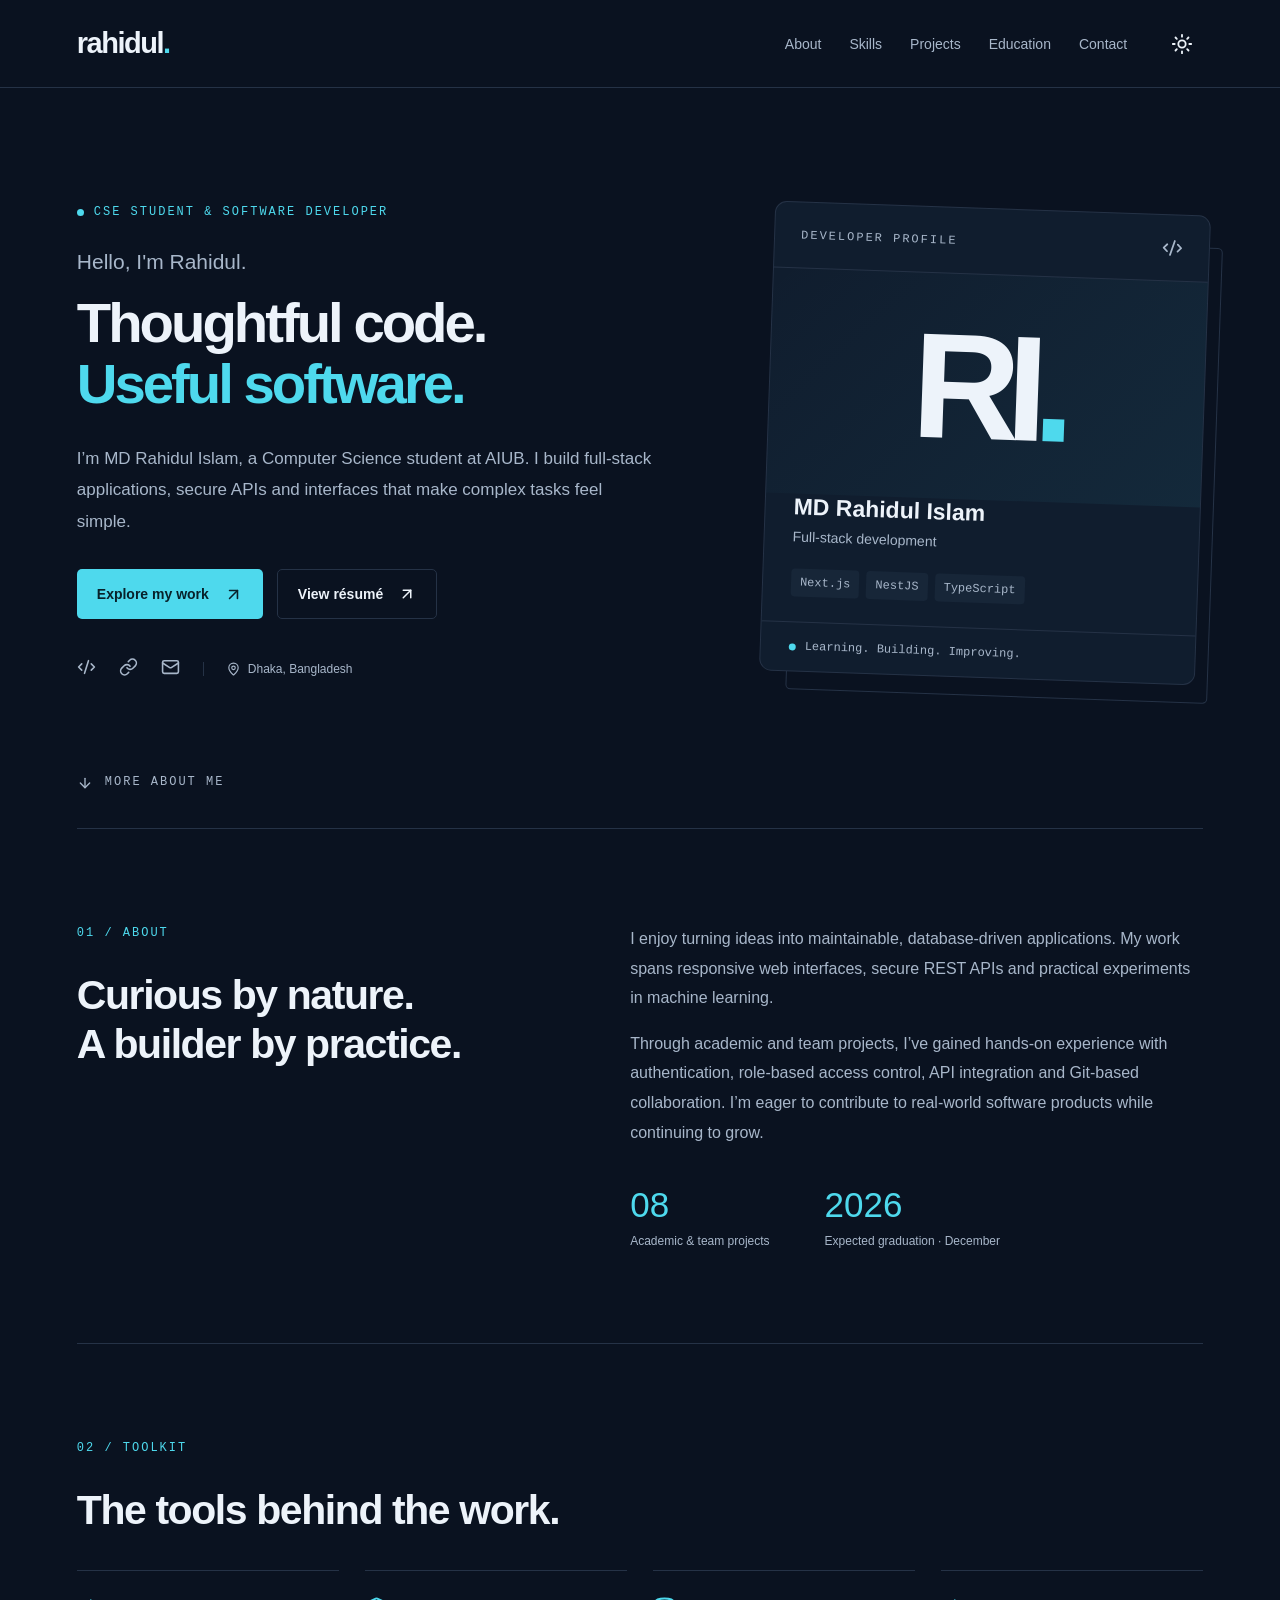
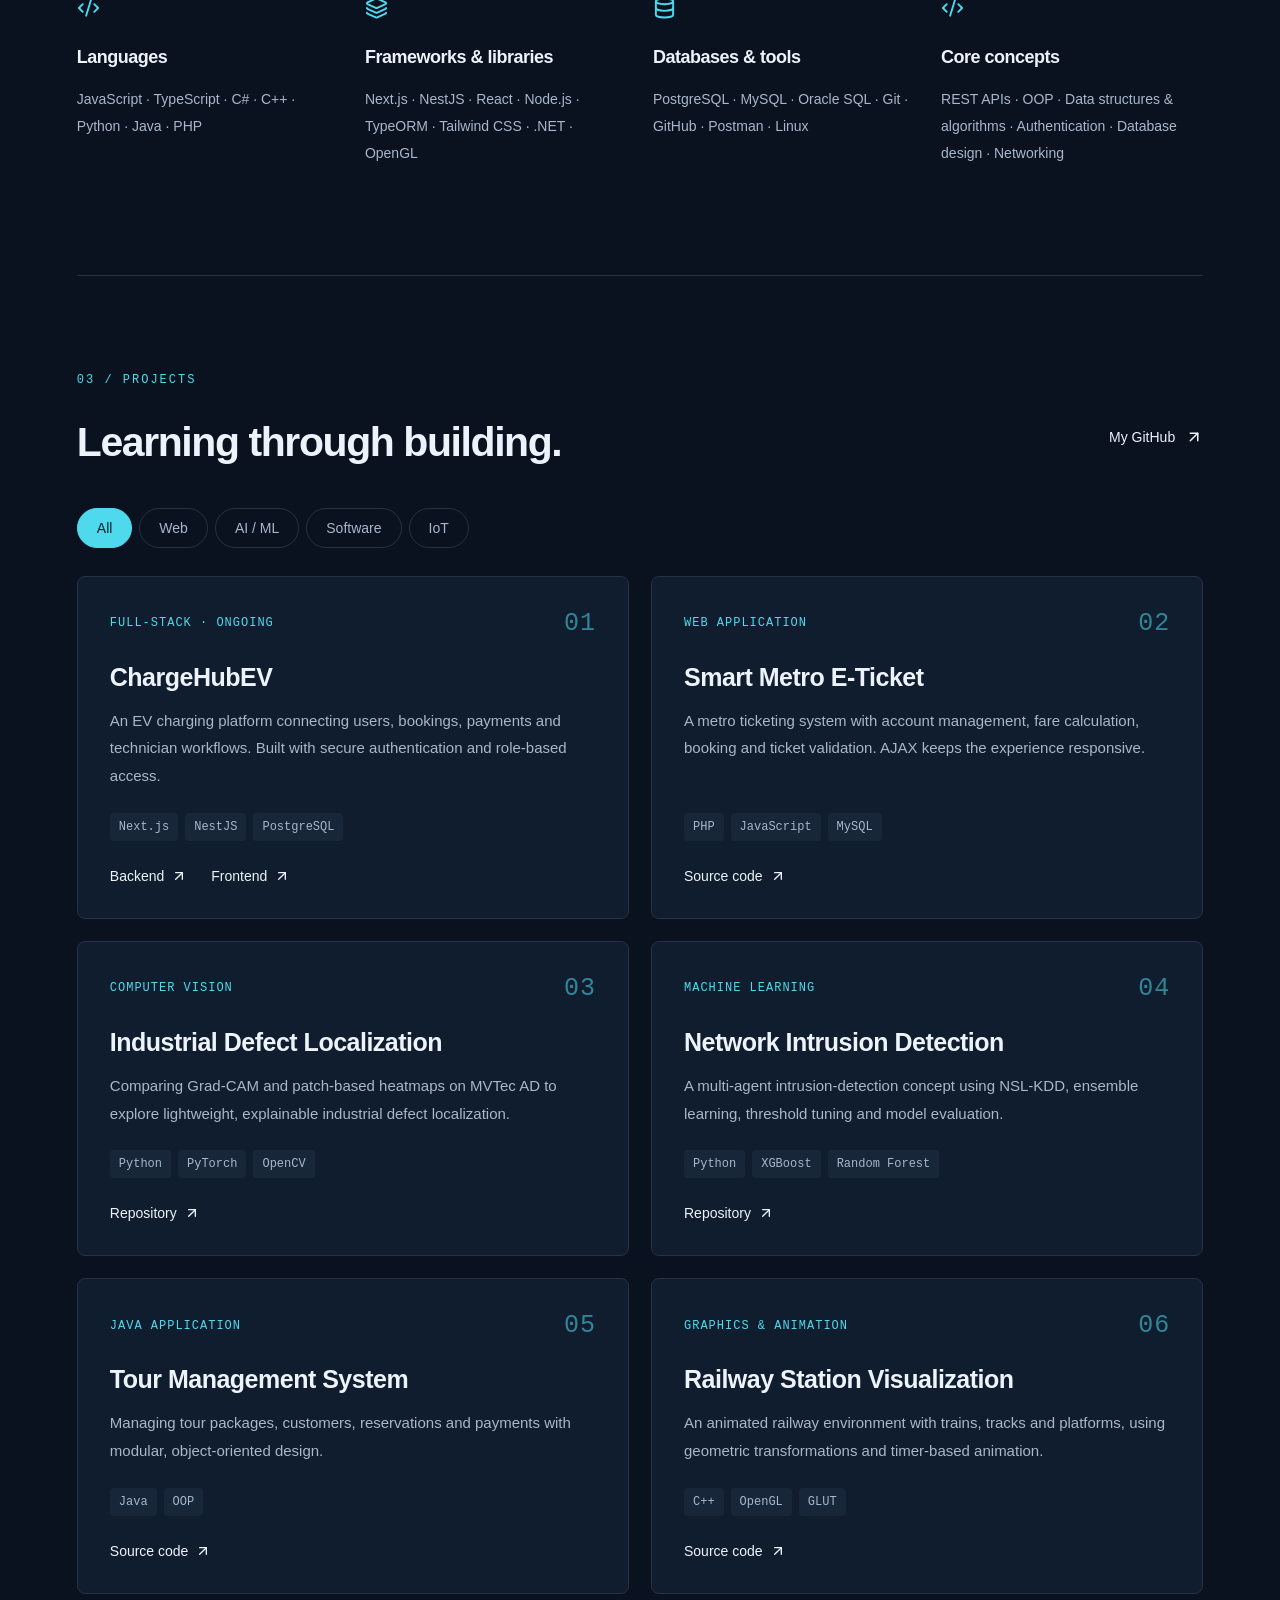
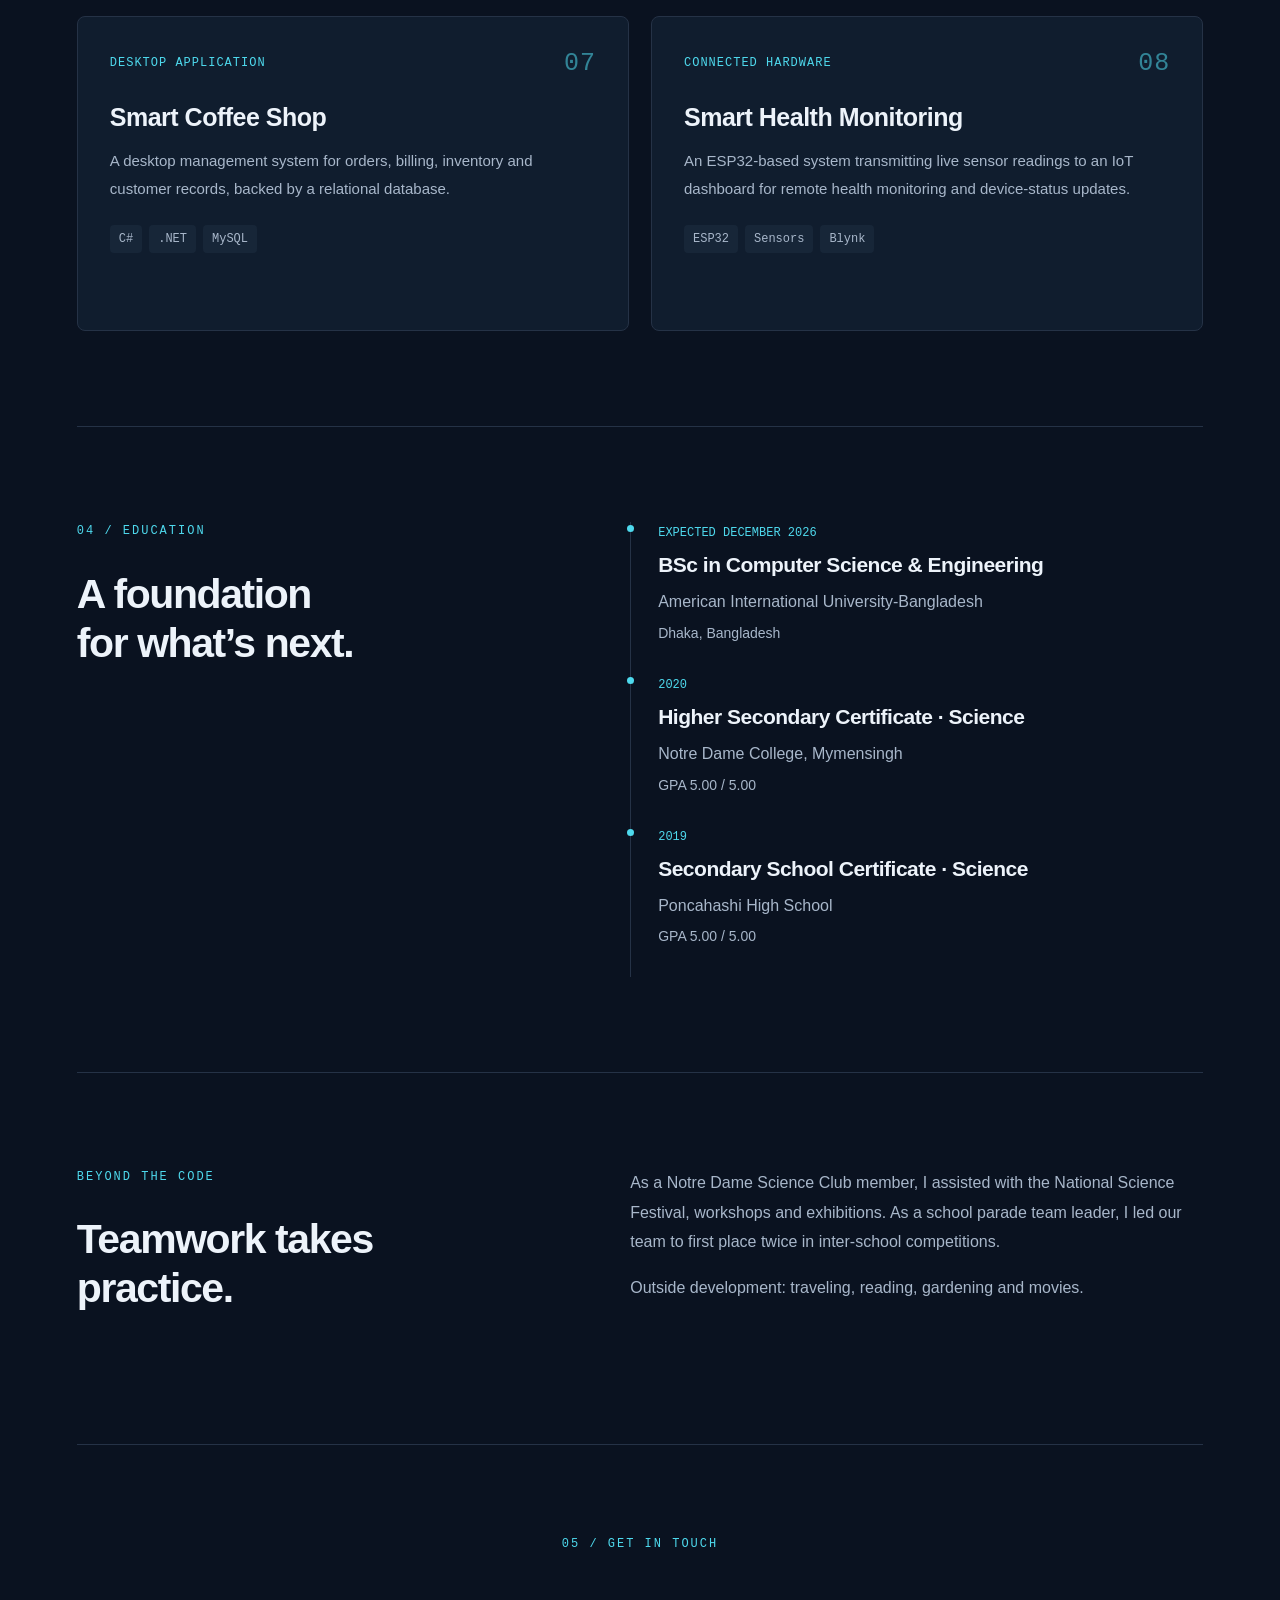
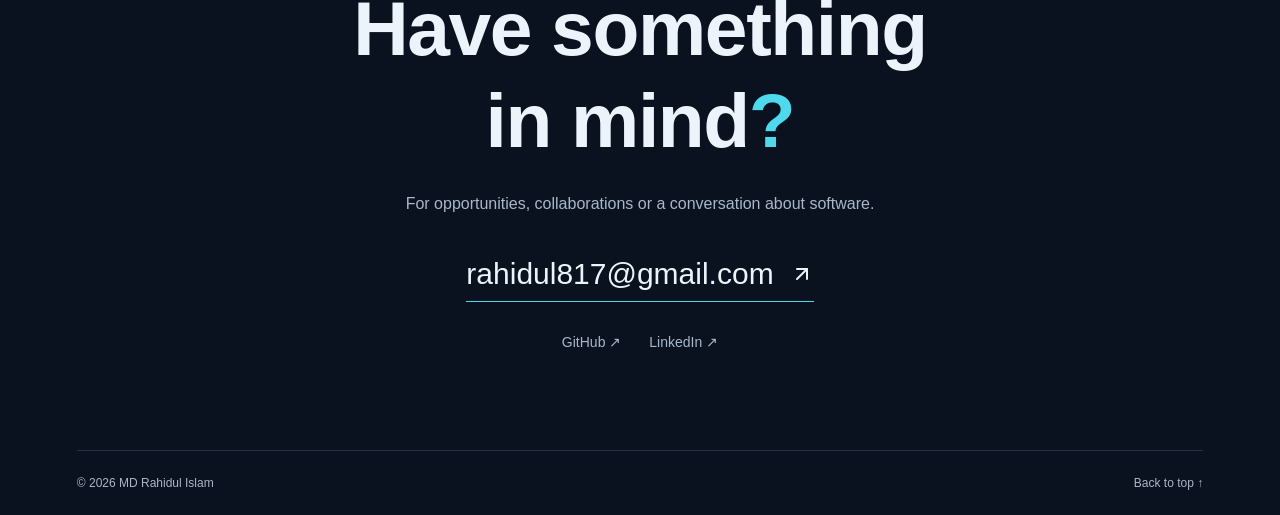
==== index.html @ 3b8e56dc "Publish portfolio with projects and resume" ====
<!doctype html>
<html lang="en"><head><meta charset="UTF-8"><meta name="viewport" content="width=device-width, initial-scale=1"><meta name="description" content="MD Rahidul Islam, CSE student at AIUB. Full-stack development, secure APIs and machine-learning projects."><meta name="theme-color" content="#0a1220"><title>MD Rahidul Islam | Software Developer</title><link rel="icon" href="./favicon.svg" type="image/svg+xml"><link rel="stylesheet" href="./style.css"><script src="./script.js" defer></script></head><body><div class="portfolio"><a class="skip" href="#main">Skip to content</a><header><a class="brand" href="#home">rahidul<span>.</span></a><nav aria-label="Main navigation"><a href="#about">About</a><a href="#skills">Skills</a><a href="#projects">Projects</a><a href="#education">Education</a><a href="#contact">Contact</a></nav><button type="button" class="theme" aria-label="Use light theme"><svg xmlns="http://www.w3.org/2000/svg" width="24" height="24" viewBox="0 0 24 24" fill="none" stroke="currentColor" stroke-width="2" stroke-linecap="round" stroke-linejoin="round" class="lucide lucide-sun" aria-hidden="true"><circle cx="12" cy="12" r="4"></circle><path d="M12 2v2"></path><path d="M12 20v2"></path><path d="m4.93 4.93 1.41 1.41"></path><path d="m17.66 17.66 1.41 1.41"></path><path d="M2 12h2"></path><path d="M20 12h2"></path><path d="m6.34 17.66-1.41 1.41"></path><path d="m19.07 4.93-1.41 1.41"></path></svg></button></header><main id="main"><section class="hero wrap" id="home"><div class="intro"><p class="eyebrow"><span class="dot"></span> CSE STUDENT &amp; SOFTWARE DEVELOPER</p><p class="hello">Hello, I&#x27;m Rahidul.</p><h1>Thoughtful code.<br/><span>Useful software.</span></h1><p class="lead">I’m MD Rahidul Islam, a Computer Science student at AIUB. I build full-stack applications, secure APIs and interfaces that make complex tasks feel simple.</p><div class="actions"><a class="primary" href="#projects">Explore my work <svg xmlns="http://www.w3.org/2000/svg" width="19" height="19" viewBox="0 0 24 24" fill="none" stroke="currentColor" stroke-width="2" stroke-linecap="round" stroke-linejoin="round" class="lucide lucide-arrow-up-right" aria-hidden="true"><path d="M7 7h10v10"></path><path d="M7 17 17 7"></path></svg></a><a class="secondary" href="./resume.html" target="_blank" rel="noreferrer">View résumé <svg xmlns="http://www.w3.org/2000/svg" width="18" height="18" viewBox="0 0 24 24" fill="none" stroke="currentColor" stroke-width="2" stroke-linecap="round" stroke-linejoin="round" class="lucide lucide-arrow-up-right" aria-hidden="true"><path d="M7 7h10v10"></path><path d="M7 17 17 7"></path></svg></a></div><div class="social"><a href="https://github.com/rahidul817" aria-label="GitHub"><svg xmlns="http://www.w3.org/2000/svg" width="24" height="24" viewBox="0 0 24 24" fill="none" stroke="currentColor" stroke-width="2" stroke-linecap="round" stroke-linejoin="round" class="lucide lucide-code-xml" aria-hidden="true"><path d="m18 16 4-4-4-4"></path><path d="m6 8-4 4 4 4"></path><path d="m14.5 4-5 16"></path></svg></a><a href="https://www.linkedin.com/in/md-rahidul-islam-91201926b/" aria-label="LinkedIn"><svg xmlns="http://www.w3.org/2000/svg" width="24" height="24" viewBox="0 0 24 24" fill="none" stroke="currentColor" stroke-width="2" stroke-linecap="round" stroke-linejoin="round" class="lucide lucide-link" aria-hidden="true"><path d="M10 13a5 5 0 0 0 7.54.54l3-3a5 5 0 0 0-7.07-7.07l-1.72 1.71"></path><path d="M14 11a5 5 0 0 0-7.54-.54l-3 3a5 5 0 0 0 7.07 7.07l1.71-1.71"></path></svg></a><a href="mailto:rahidul817@gmail.com" aria-label="Email"><svg xmlns="http://www.w3.org/2000/svg" width="24" height="24" viewBox="0 0 24 24" fill="none" stroke="currentColor" stroke-width="2" stroke-linecap="round" stroke-linejoin="round" class="lucide lucide-mail" aria-hidden="true"><path d="m22 7-8.991 5.727a2 2 0 0 1-2.009 0L2 7"></path><rect x="2" y="4" width="20" height="16" rx="2"></rect></svg></a><span><svg xmlns="http://www.w3.org/2000/svg" width="14" height="14" viewBox="0 0 24 24" fill="none" stroke="currentColor" stroke-width="2" stroke-linecap="round" stroke-linejoin="round" class="lucide lucide-map-pin" aria-hidden="true"><path d="M20 10c0 4.993-5.539 10.193-7.399 11.799a1 1 0 0 1-1.202 0C9.539 20.193 4 14.993 4 10a8 8 0 0 1 16 0"></path><circle cx="12" cy="10" r="3"></circle></svg> Dhaka, Bangladesh</span></div></div><aside class="profile"><div class="profile-top"><span>DEVELOPER PROFILE</span><svg xmlns="http://www.w3.org/2000/svg" width="21" height="21" viewBox="0 0 24 24" fill="none" stroke="currentColor" stroke-width="2" stroke-linecap="round" stroke-linejoin="round" class="lucide lucide-code-xml" aria-hidden="true"><path d="m18 16 4-4-4-4"></path><path d="m6 8-4 4 4 4"></path><path d="m14.5 4-5 16"></path></svg></div><div class="monogram" aria-label="Rahidul Islam initials">RI<span>.</span></div><div class="profile-bottom"><p>MD Rahidul Islam</p><span>Full-stack development</span><div class="stack"><span>Next.js</span><span>NestJS</span><span>TypeScript</span></div></div><div class="profile-note"><span class="dot"></span> Learning. Building. Improving.</div></aside><a class="scroll" href="#about"><svg xmlns="http://www.w3.org/2000/svg" width="16" height="16" viewBox="0 0 24 24" fill="none" stroke="currentColor" stroke-width="2" stroke-linecap="round" stroke-linejoin="round" class="lucide lucide-arrow-down" aria-hidden="true"><path d="M12 5v14"></path><path d="m19 12-7 7-7-7"></path></svg> MORE ABOUT ME</a></section><section id="about" class="wrap section about"><div><p class="eyebrow">01 / ABOUT</p><h2>Curious by nature.<br/>A builder by practice.</h2></div><div><p>I enjoy turning ideas into maintainable, database-driven applications. My work spans responsive web interfaces, secure REST APIs and practical experiments in machine learning.</p><p>Through academic and team projects, I’ve gained hands-on experience with authentication, role-based access control, API integration and Git-based collaboration. I’m eager to contribute to real-world software products while continuing to grow.</p><div class="facts"><div><strong>08</strong><span>Academic &amp; team projects</span></div><div><strong>2026</strong><span>Expected graduation · December</span></div></div></div></section><section class="wrap section" id="skills"><p class="eyebrow">02 / TOOLKIT</p><h2>The tools behind the work.</h2><div class="skills"><article><svg xmlns="http://www.w3.org/2000/svg" width="24" height="24" viewBox="0 0 24 24" fill="none" stroke="currentColor" stroke-width="2" stroke-linecap="round" stroke-linejoin="round" class="lucide lucide-code-xml" aria-hidden="true"><path d="m18 16 4-4-4-4"></path><path d="m6 8-4 4 4 4"></path><path d="m14.5 4-5 16"></path></svg><h3>Languages</h3><p>JavaScript · TypeScript · C# · C++ · Python · Java · PHP</p></article><article><svg xmlns="http://www.w3.org/2000/svg" width="24" height="24" viewBox="0 0 24 24" fill="none" stroke="currentColor" stroke-width="2" stroke-linecap="round" stroke-linejoin="round" class="lucide lucide-layers" aria-hidden="true"><path d="M12.83 2.18a2 2 0 0 0-1.66 0L2.6 6.08a1 1 0 0 0 0 1.83l8.58 3.91a2 2 0 0 0 1.66 0l8.58-3.9a1 1 0 0 0 0-1.83z"></path><path d="M2 12a1 1 0 0 0 .58.91l8.6 3.91a2 2 0 0 0 1.65 0l8.58-3.9A1 1 0 0 0 22 12"></path><path d="M2 17a1 1 0 0 0 .58.91l8.6 3.91a2 2 0 0 0 1.65 0l8.58-3.9A1 1 0 0 0 22 17"></path></svg><h3>Frameworks &amp; libraries</h3><p>Next.js · NestJS · React · Node.js · TypeORM · Tailwind CSS · .NET · OpenGL</p></article><article><svg xmlns="http://www.w3.org/2000/svg" width="24" height="24" viewBox="0 0 24 24" fill="none" stroke="currentColor" stroke-width="2" stroke-linecap="round" stroke-linejoin="round" class="lucide lucide-database" aria-hidden="true"><ellipse cx="12" cy="5" rx="9" ry="3"></ellipse><path d="M3 5V19A9 3 0 0 0 21 19V5"></path><path d="M3 12A9 3 0 0 0 21 12"></path></svg><h3>Databases &amp; tools</h3><p>PostgreSQL · MySQL · Oracle SQL · Git · GitHub · Postman · Linux</p></article><article><svg xmlns="http://www.w3.org/2000/svg" width="24" height="24" viewBox="0 0 24 24" fill="none" stroke="currentColor" stroke-width="2" stroke-linecap="round" stroke-linejoin="round" class="lucide lucide-code-xml" aria-hidden="true"><path d="m18 16 4-4-4-4"></path><path d="m6 8-4 4 4 4"></path><path d="m14.5 4-5 16"></path></svg><h3>Core concepts</h3><p>REST APIs · OOP · Data structures &amp; algorithms · Authentication · Database design · Networking</p></article></div></section><section class="wrap section" id="projects"><div class="section-heading"><div><p class="eyebrow">03 / PROJECTS</p><h2>Learning through building.</h2></div><a class="text-link" href="https://github.com/rahidul817">My GitHub <svg xmlns="http://www.w3.org/2000/svg" width="18" height="18" viewBox="0 0 24 24" fill="none" stroke="currentColor" stroke-width="2" stroke-linecap="round" stroke-linejoin="round" class="lucide lucide-arrow-up-right" aria-hidden="true"><path d="M7 7h10v10"></path><path d="M7 17 17 7"></path></svg></a></div><div class="filters" aria-label="Filter projects"><button type="button" aria-pressed="true" class="selected">All</button><button type="button" aria-pressed="false" class="">Web</button><button type="button" aria-pressed="false" class="">AI / ML</button><button type="button" aria-pressed="false" class="">Software</button><button type="button" aria-pressed="false" class="">IoT</button></div><div class="projects" aria-live="polite"><article data-category="Web" class="project"><div class="project-top"><span>FULL-STACK · ONGOING</span><span class="project-number">01</span></div><h3>ChargeHubEV</h3><p>An EV charging platform connecting users, bookings, payments and technician workflows. Built with secure authentication and role-based access.</p><div class="tags"><span>Next.js</span><span>NestJS</span><span>PostgreSQL</span></div><div class="project-links"><a href="https://github.com/ar-sohan/ChargeHub---EV-Charging-Networkbackend" target="_blank" rel="noreferrer">Backend<svg xmlns="http://www.w3.org/2000/svg" width="16" height="16" viewBox="0 0 24 24" fill="none" stroke="currentColor" stroke-width="2" stroke-linecap="round" stroke-linejoin="round" class="lucide lucide-arrow-up-right" aria-hidden="true"><path d="M7 7h10v10"></path><path d="M7 17 17 7"></path></svg></a><a href="https://github.com/ar-sohan/Chraging_Hub_Frontend" target="_blank" rel="noreferrer">Frontend<svg xmlns="http://www.w3.org/2000/svg" width="16" height="16" viewBox="0 0 24 24" fill="none" stroke="currentColor" stroke-width="2" stroke-linecap="round" stroke-linejoin="round" class="lucide lucide-arrow-up-right" aria-hidden="true"><path d="M7 7h10v10"></path><path d="M7 17 17 7"></path></svg></a></div></article><article data-category="Web" class="project"><div class="project-top"><span>WEB APPLICATION</span><span class="project-number">02</span></div><h3>Smart Metro E-Ticket</h3><p>A metro ticketing system with account management, fare calculation, booking and ticket validation. AJAX keeps the experience responsive.</p><div class="tags"><span>PHP</span><span>JavaScript</span><span>MySQL</span></div><div class="project-links"><a href="https://github.com/SadiaTabas/Dhaka-Metro-Rail" target="_blank" rel="noreferrer">Source code<svg xmlns="http://www.w3.org/2000/svg" width="16" height="16" viewBox="0 0 24 24" fill="none" stroke="currentColor" stroke-width="2" stroke-linecap="round" stroke-linejoin="round" class="lucide lucide-arrow-up-right" aria-hidden="true"><path d="M7 7h10v10"></path><path d="M7 17 17 7"></path></svg></a></div></article><article data-category="AI / ML" class="project"><div class="project-top"><span>COMPUTER VISION</span><span class="project-number">03</span></div><h3>Industrial Defect Localization</h3><p>Comparing Grad-CAM and patch-based heatmaps on MVTec AD to explore lightweight, explainable industrial defect localization.</p><div class="tags"><span>Python</span><span>PyTorch</span><span>OpenCV</span></div><div class="project-links"><a href="https://github.com/rahidul817/CVPR" target="_blank" rel="noreferrer">Repository<svg xmlns="http://www.w3.org/2000/svg" width="16" height="16" viewBox="0 0 24 24" fill="none" stroke="currentColor" stroke-width="2" stroke-linecap="round" stroke-linejoin="round" class="lucide lucide-arrow-up-right" aria-hidden="true"><path d="M7 7h10v10"></path><path d="M7 17 17 7"></path></svg></a></div></article><article data-category="AI / ML" class="project"><div class="project-top"><span>MACHINE LEARNING</span><span class="project-number">04</span></div><h3>Network Intrusion Detection</h3><p>A multi-agent intrusion-detection concept using NSL-KDD, ensemble learning, threshold tuning and model evaluation.</p><div class="tags"><span>Python</span><span>XGBoost</span><span>Random Forest</span></div><div class="project-links"><a href="https://github.com/rahidul817/ML" target="_blank" rel="noreferrer">Repository<svg xmlns="http://www.w3.org/2000/svg" width="16" height="16" viewBox="0 0 24 24" fill="none" stroke="currentColor" stroke-width="2" stroke-linecap="round" stroke-linejoin="round" class="lucide lucide-arrow-up-right" aria-hidden="true"><path d="M7 7h10v10"></path><path d="M7 17 17 7"></path></svg></a></div></article><article data-category="Software" class="project"><div class="project-top"><span>JAVA APPLICATION</span><span class="project-number">05</span></div><h3>Tour Management System</h3><p>Managing tour packages, customers, reservations and payments with modular, object-oriented design.</p><div class="tags"><span>Java</span><span>OOP</span></div><div class="project-links"><a href="https://github.com/rahidul817/Tour_Management-_System" target="_blank" rel="noreferrer">Source code<svg xmlns="http://www.w3.org/2000/svg" width="16" height="16" viewBox="0 0 24 24" fill="none" stroke="currentColor" stroke-width="2" stroke-linecap="round" stroke-linejoin="round" class="lucide lucide-arrow-up-right" aria-hidden="true"><path d="M7 7h10v10"></path><path d="M7 17 17 7"></path></svg></a></div></article><article data-category="Software" class="project"><div class="project-top"><span>GRAPHICS &amp; ANIMATION</span><span class="project-number">06</span></div><h3>Railway Station Visualization</h3><p>An animated railway environment with trains, tracks and platforms, using geometric transformations and timer-based animation.</p><div class="tags"><span>C++</span><span>OpenGL</span><span>GLUT</span></div><div class="project-links"><a href="https://github.com/rahidul817/Railway_Station-OpenGL-Project" target="_blank" rel="noreferrer">Source code<svg xmlns="http://www.w3.org/2000/svg" width="16" height="16" viewBox="0 0 24 24" fill="none" stroke="currentColor" stroke-width="2" stroke-linecap="round" stroke-linejoin="round" class="lucide lucide-arrow-up-right" aria-hidden="true"><path d="M7 7h10v10"></path><path d="M7 17 17 7"></path></svg></a></div></article><article data-category="Software" class="project"><div class="project-top"><span>DESKTOP APPLICATION</span><span class="project-number">07</span></div><h3>Smart Coffee Shop</h3><p>A desktop management system for orders, billing, inventory and customer records, backed by a relational database.</p><div class="tags"><span>C#</span><span>.NET</span><span>MySQL</span></div><div class="project-links"></div></article><article data-category="IoT" class="project"><div class="project-top"><span>CONNECTED HARDWARE</span><span class="project-number">08</span></div><h3>Smart Health Monitoring</h3><p>An ESP32-based system transmitting live sensor readings to an IoT dashboard for remote health monitoring and device-status updates.</p><div class="tags"><span>ESP32</span><span>Sensors</span><span>Blynk</span></div><div class="project-links"></div></article></div></section><section class="wrap section education" id="education"><div><p class="eyebrow">04 / EDUCATION</p><h2>A foundation<br/>for what’s next.</h2></div><div class="timeline"><article><span>EXPECTED DECEMBER 2026</span><h3>BSc in Computer Science &amp; Engineering</h3><p>American International University-Bangladesh</p><small>Dhaka, Bangladesh</small></article><article><span>2020</span><h3>Higher Secondary Certificate · Science</h3><p>Notre Dame College, Mymensingh</p><small>GPA 5.00 / 5.00</small></article><article><span>2019</span><h3>Secondary School Certificate · Science</h3><p>Poncahashi High School</p><small>GPA 5.00 / 5.00</small></article></div></section><section class="wrap section beyond"><div><p class="eyebrow">BEYOND THE CODE</p><h2>Teamwork takes practice.</h2></div><div><p>As a Notre Dame Science Club member, I assisted with the National Science Festival, workshops and exhibitions. As a school parade team leader, I led our team to first place twice in inter-school competitions.</p><p class="muted">Outside development: traveling, reading, gardening and movies.</p></div></section><section id="contact" class="wrap contact"><p class="eyebrow">05 / GET IN TOUCH</p><h2>Have something<br/>in mind<span>?</span></h2><p>For opportunities, collaborations or a conversation about software.</p><a class="email" href="mailto:rahidul817@gmail.com">rahidul817@gmail.com <svg xmlns="http://www.w3.org/2000/svg" width="24" height="24" viewBox="0 0 24 24" fill="none" stroke="currentColor" stroke-width="2" stroke-linecap="round" stroke-linejoin="round" class="lucide lucide-arrow-up-right" aria-hidden="true"><path d="M7 7h10v10"></path><path d="M7 17 17 7"></path></svg></a><div class="contact-links"><a href="https://github.com/rahidul817">GitHub ↗</a><a href="https://www.linkedin.com/in/md-rahidul-islam-91201926b/">LinkedIn ↗</a></div></section></main><footer class="wrap"><span>© 2026 MD Rahidul Islam</span><a href="#home">Back to top ↑</a></footer></div></body></html>
---- style.css ----
:root{--background:#0a1220;--foreground:#edf3fa;--primary:#4ed9ed;--primary-foreground:#08212a;--muted:#172638;--border:#253246;--radius:.5rem}
*{box-sizing:border-box}html{scroll-behavior:smooth;scroll-padding-top:100px}body{margin:0;font-family:Arial,Helvetica,sans-serif}a{color:inherit;text-decoration:none}button,a{-webkit-tap-highlight-color:transparent}a:focus-visible,button:focus-visible{outline:2px solid var(--primary);outline-offset:5px}.portfolio{background:var(--background);color:var(--foreground);--sub:#a8b7ca;--panel:#101d2e;--line:#253246;min-height:100vh}.light{--background:#f4f8fc;--foreground:#14263b;--primary:#067487;--primary-foreground:white;--sub:#50657b;--panel:white;--line:#d6e0eb;--muted:#e6eef6;--border:#d6e0eb}header{height:88px;padding:0 max(6%,calc((100vw - 1180px)/2));display:flex;align-items:center;gap:34px;border-bottom:1px solid var(--line);background:var(--background);position:sticky;top:0;z-index:5}.brand{font-size:29px;letter-spacing:-1.5px;font-weight:800}.brand span,h1 span,.contact h2 span{color:var(--primary)}nav{display:flex;gap:28px;margin-left:auto}nav a{font-size:14px;color:var(--sub)}nav a:hover,.text-link:hover{color:var(--primary)}.theme{color:var(--foreground);padding:10px!important;width:42px;height:42px!important}.wrap{width:88%;max-width:1180px;margin:auto}.hero{min-height:740px;position:relative;display:grid;grid-template-columns:1.35fr 1fr;align-items:center;gap:9%;padding:85px 0 115px}.eyebrow{font:12px/1.6 ui-monospace,Consolas,monospace;letter-spacing:2px;color:var(--primary);margin:0 0 28px;display:flex;align-items:center;gap:10px}.dot{display:inline-block;background:var(--primary);width:7px;height:7px;border-radius:50%}.hello{font-size:21px;margin:0 0 18px;color:var(--sub)}h1{font-size:clamp(42px,4.4vw,65px);line-height:1.09;letter-spacing:-3px;font-weight:750;margin:0 0 28px}.lead{font-size:17px;line-height:1.85;max-width:580px;color:var(--sub)}.actions{display:flex;gap:14px;margin:32px 0}.primary,.secondary{display:inline-flex;align-items:center;justify-content:center;gap:15px;padding:15px 20px;border-radius:5px;font-size:14px;font-weight:600}.primary{background:var(--primary);color:var(--primary-foreground)}.secondary{border:1px solid var(--line)}.social{display:flex;align-items:center;gap:23px;margin-top:36px;color:var(--sub)}.social svg{width:19px}.social span{display:flex;align-items:center;gap:5px;font-size:12px;border-left:1px solid var(--line);padding-left:20px}.profile{background:var(--panel);border:1px solid var(--line);border-radius:12px;transform:rotate(2deg);box-shadow:20px 25px 0 -8px var(--background),20px 25px 0 -7px var(--line)}.profile-top{padding:22px 26px;display:flex;justify-content:space-between;border-bottom:1px solid var(--line);font:12px ui-monospace,monospace;color:var(--sub);align-items:center;letter-spacing:2px}.monogram{font-size:150px;line-height:1.5;letter-spacing:-14px;text-align:center;font-weight:800;color:var(--foreground);background:linear-gradient(135deg,transparent,#43c8e012)}.monogram span{color:var(--primary)}.profile-bottom{padding:0 28px 25px}.profile-bottom p{font-size:23px;font-weight:600;margin:0 0 7px}.profile-bottom>span{font-size:14px;color:var(--sub)}.stack,.tags{display:flex;flex-wrap:wrap;gap:7px;margin-top:23px}.stack span,.tags span{font:12px ui-monospace,monospace;background:var(--muted);padding:7px 9px;border-radius:4px;color:var(--sub)}.profile-note{padding:17px 28px;border-top:1px solid var(--line);font:12px ui-monospace,monospace;color:var(--sub);display:flex;align-items:center;gap:9px}.scroll{position:absolute;bottom:37px;display:flex;gap:12px;color:var(--sub);font:12px ui-monospace,monospace;letter-spacing:2px}.section{padding:95px 0;border-top:1px solid var(--line)}h2{font-size:clamp(30px,3.2vw,43px);letter-spacing:-1.4px;line-height:1.2;margin:0 0 35px}h3{font-size:21px;letter-spacing:-.5px}.about,.education,.beyond{display:grid;grid-template-columns:1fr 1.3fr;gap:10%}.section p:not(.eyebrow){color:var(--sub);font-size:16px;line-height:1.85;margin-top:0}.facts{display:flex;gap:55px;margin-top:38px}.facts strong{display:block;font-size:35px;color:var(--primary);font-weight:500}.facts span{display:block;font-size:12px;margin-top:9px;color:var(--sub)}.skills{display:grid;grid-template-columns:repeat(4,1fr);gap:26px}.skills article{border-top:1px solid var(--line);padding-top:25px}.skills svg{color:var(--primary);width:23px}.skills h3{font-size:18px;margin-top:23px}.skills p{font-size:14px!important;line-height:1.9!important}.section-heading{display:flex;align-items:center;justify-content:space-between;gap:20px}.text-link{display:flex;align-items:center;gap:10px;font-size:14px}.filters{display:flex;gap:7px;margin:5px 0 28px;flex-wrap:wrap}.filters button{color:var(--sub);padding:11px 19px;height:auto;border:1px solid var(--line);border-radius:30px;font-size:14px}.filters .selected{background:var(--primary);border-color:var(--primary);color:var(--primary-foreground)}.projects{display:grid;grid-template-columns:1fr 1fr;gap:22px}.project{padding:32px;background:var(--panel);border:1px solid var(--line);border-radius:8px;display:flex;flex-direction:column;transition:border-color .2s,transform .2s}.project:hover{border-color:var(--primary);transform:translateY(-3px)}.project-top{display:flex;justify-content:space-between;align-items:center;color:var(--primary);font:12px ui-monospace,monospace;letter-spacing:1px}.project-number{font-size:25px;opacity:.55}.project h3{font-size:25px;margin:25px 0 15px}.project p{font-size:15px!important}.project .tags{margin-top:auto;padding-top:8px}.project-links{display:flex;gap:24px;margin-top:25px;min-height:20px}.project-links a{display:flex;align-items:center;gap:7px;font-size:14px}.timeline article{padding:0 0 32px 27px;border-left:1px solid var(--line);position:relative}.timeline article:before{content:'';position:absolute;width:7px;height:7px;left:-4px;top:3px;border-radius:50%;background:var(--primary)}.timeline article>span{color:var(--primary);font:12px ui-monospace,monospace}.timeline h3{margin:13px 0 10px}.timeline p{margin-bottom:7px}.timeline small{color:var(--sub);font-size:14px}.contact{text-align:center;padding:90px 0 100px;border-top:1px solid var(--line)}.contact .eyebrow{justify-content:center}.contact h2{font-size:clamp(48px,6vw,80px);margin-bottom:25px}.contact p:not(.eyebrow){color:var(--sub);font-size:16px;line-height:1.6}.email{font-size:clamp(19px,3vw,30px);display:inline-flex;align-items:center;gap:16px;margin:24px 0 32px;border-bottom:1px solid var(--primary);padding-bottom:10px}.contact-links{display:flex;justify-content:center;gap:28px;font-size:14px;color:var(--sub)}footer{padding:25px 0;border-top:1px solid var(--line);display:flex;justify-content:space-between;color:var(--sub);font-size:12px}.skip{position:fixed;top:-100px;z-index:99;background:var(--primary);color:var(--background);padding:15px}.skip:focus{top:0}
@media(max-width:900px){header{gap:18px}nav{gap:17px}.hero{gap:5%;min-height:680px}.monogram{font-size:110px}.skills{grid-template-columns:1fr 1fr}.social span{display:none}h1{letter-spacing:-2px}.about,.education,.beyond{gap:5%}.profile-bottom{padding-left:20px;padding-right:20px}}
@media(max-width:640px){header{height:auto;min-height:78px;flex-wrap:wrap;padding:16px 6%;gap:12px}.brand{font-size:26px}nav{order:3;width:100%;justify-content:space-between;gap:9px;padding:3px 0 2px}nav a{font-size:12px}.theme{margin-left:auto}.hero{grid-template-columns:1fr;padding-top:55px;padding-bottom:95px;gap:48px}.eyebrow{font-size:11px;letter-spacing:1.4px}h1{font-size:44px}.profile{width:85%;max-width:360px;margin:auto}.monogram{font-size:120px;line-height:1.3}.section{padding:60px 0}.about,.education,.beyond{grid-template-columns:1fr;gap:15px}.projects{grid-template-columns:1fr}.project{padding:25px}.skills{gap:22px}.skills h3{font-size:16px}.section-heading{display:block}.text-link{margin-bottom:25px}.facts{gap:30px}.contact{padding:65px 0}footer{gap:20px;line-height:1.7}.actions{gap:9px}.primary,.secondary{padding:14px;font-size:13px}}
@media(prefers-reduced-motion:reduce){html{scroll-behavior:auto}*{transition:none!important}}

button{font:inherit;cursor:pointer;background:none;border:0}button.theme{display:inline-flex;align-items:center;justify-content:center;border-radius:8px}.theme:hover{background:var(--muted)}.filters button:hover{border-color:var(--primary)}.project[hidden]{display:none}
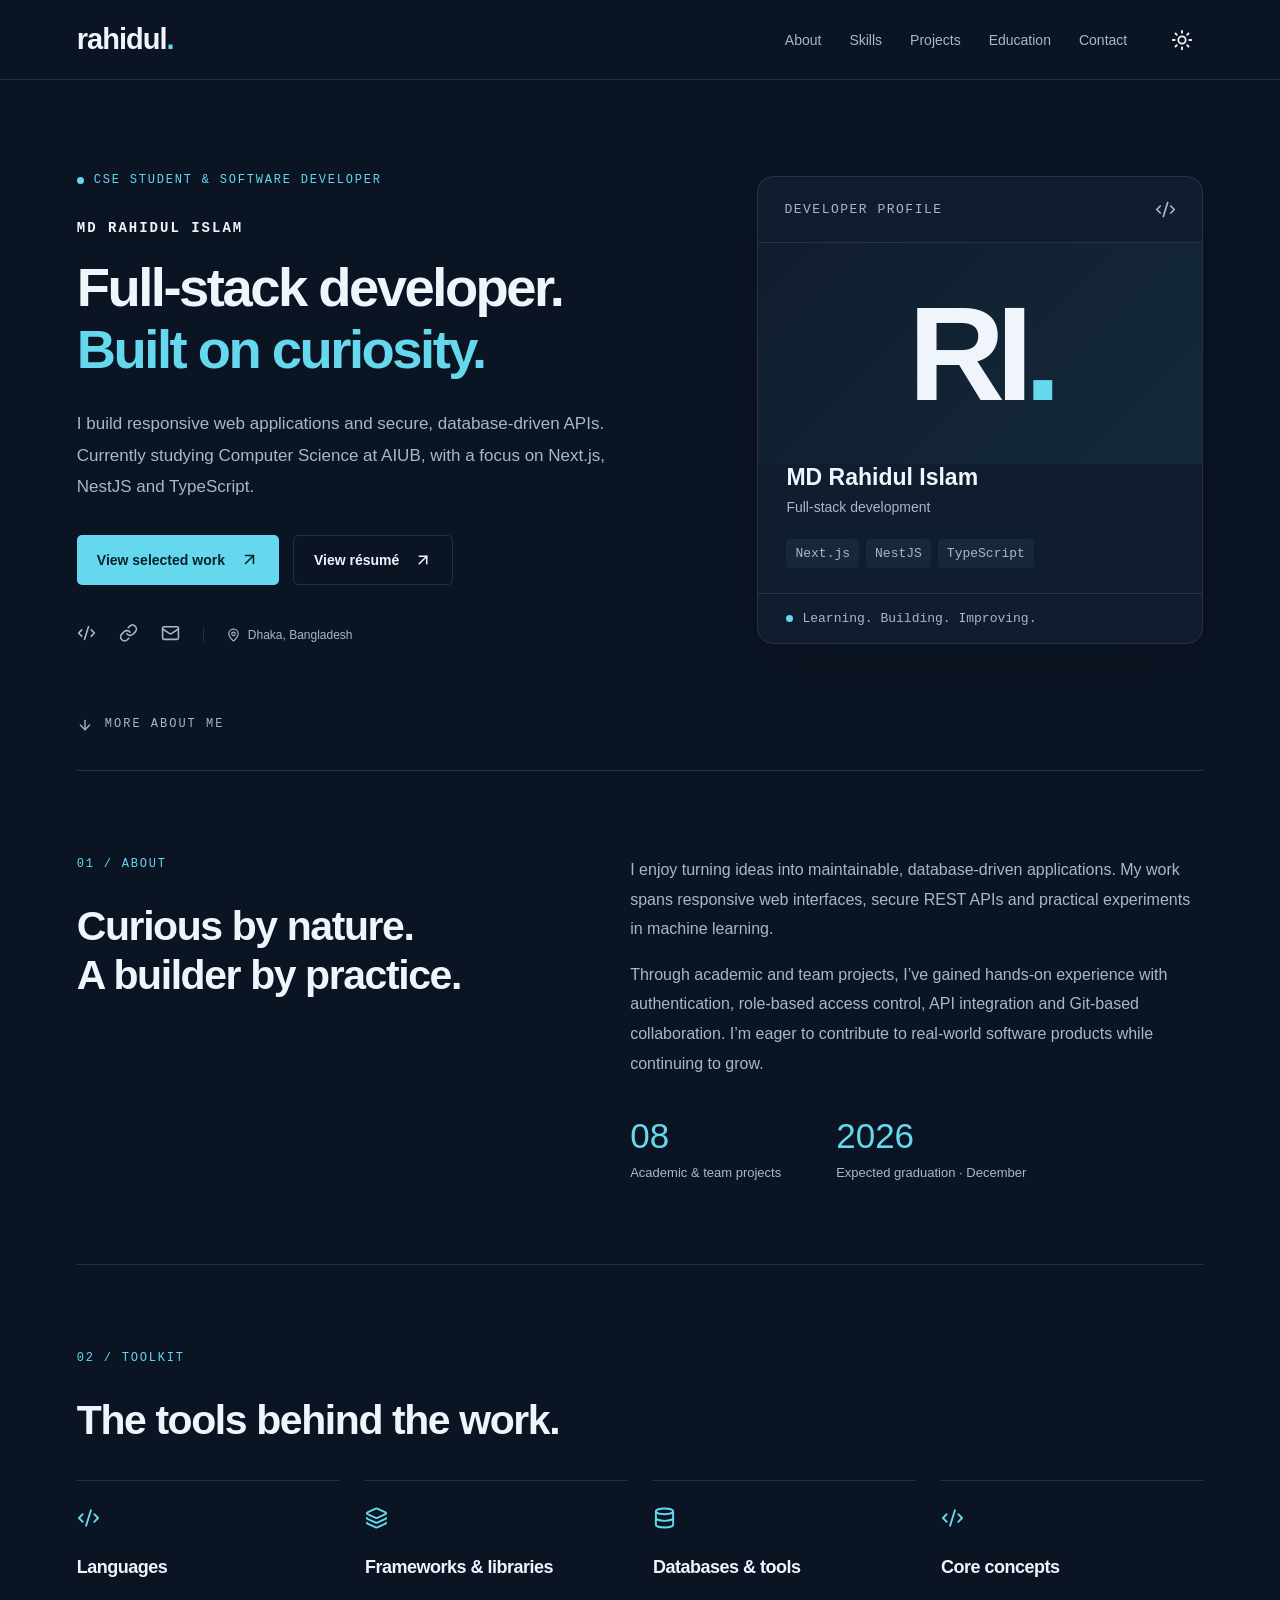
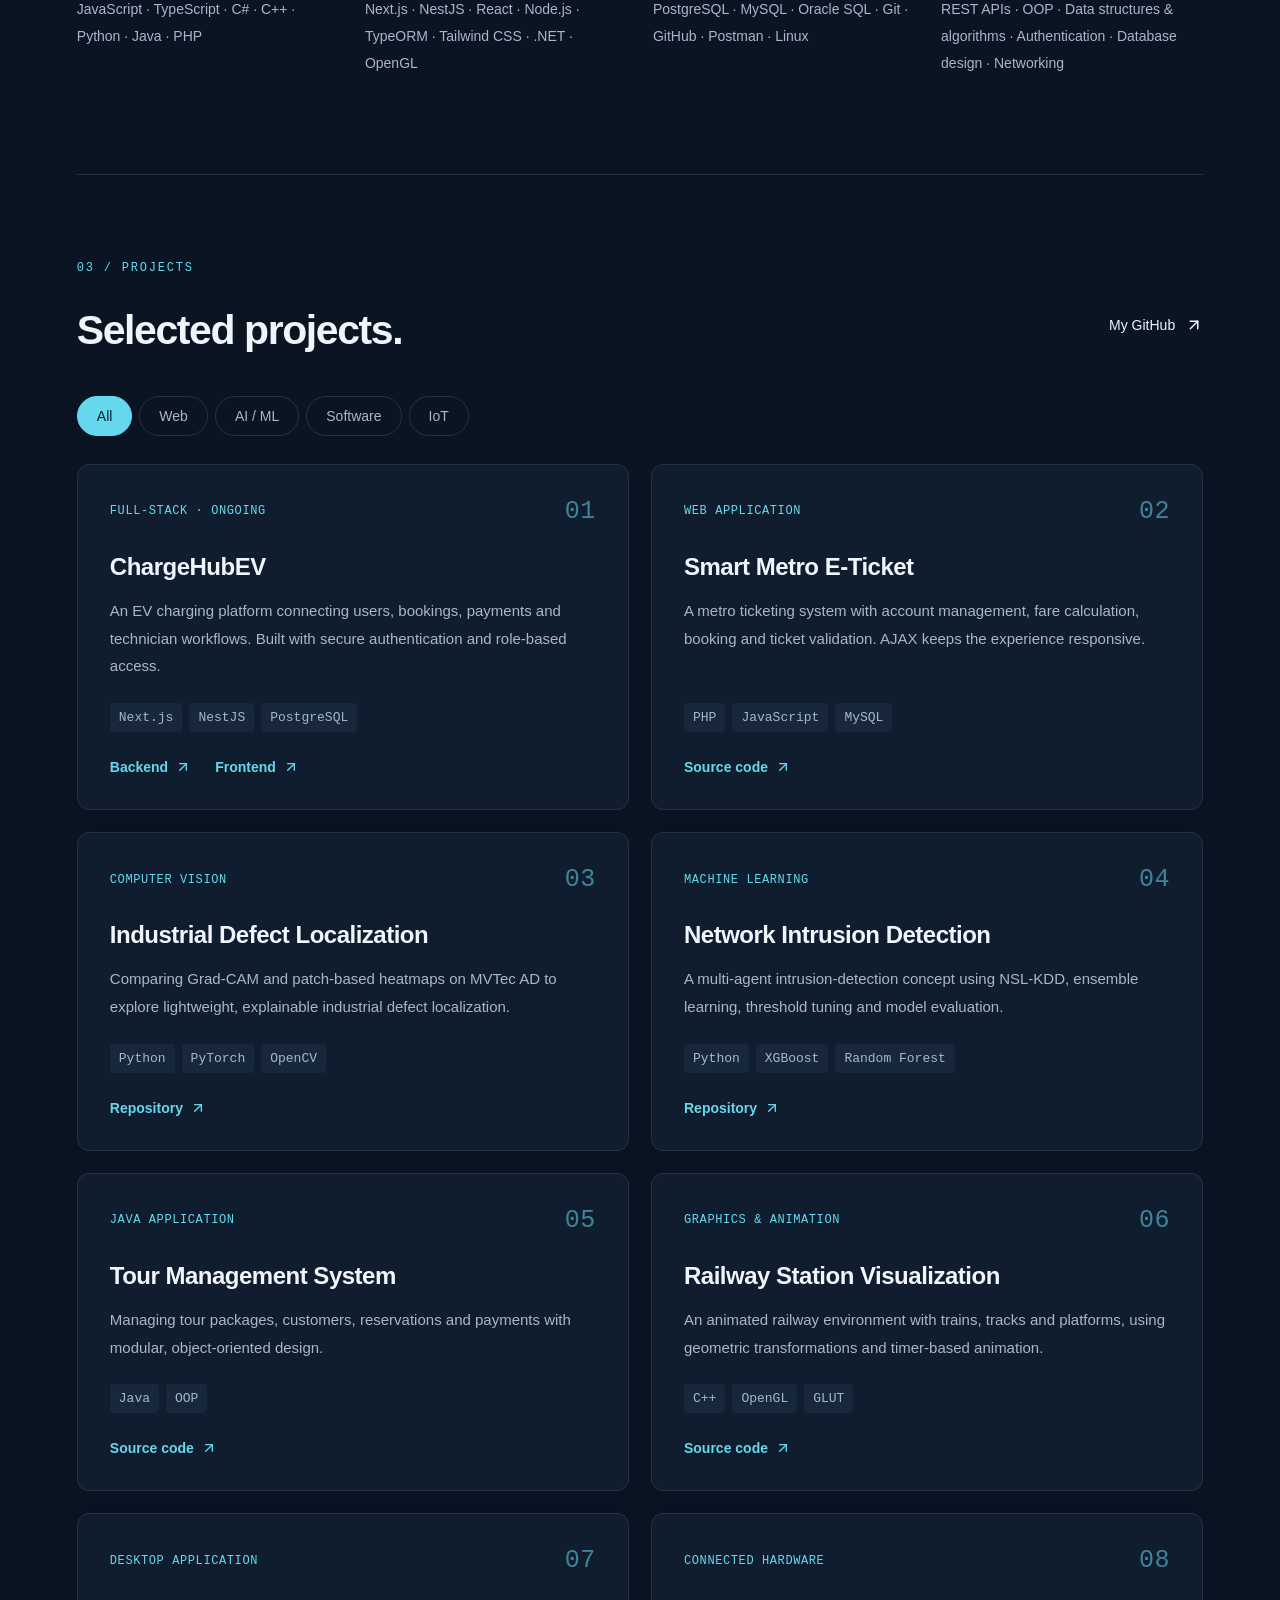
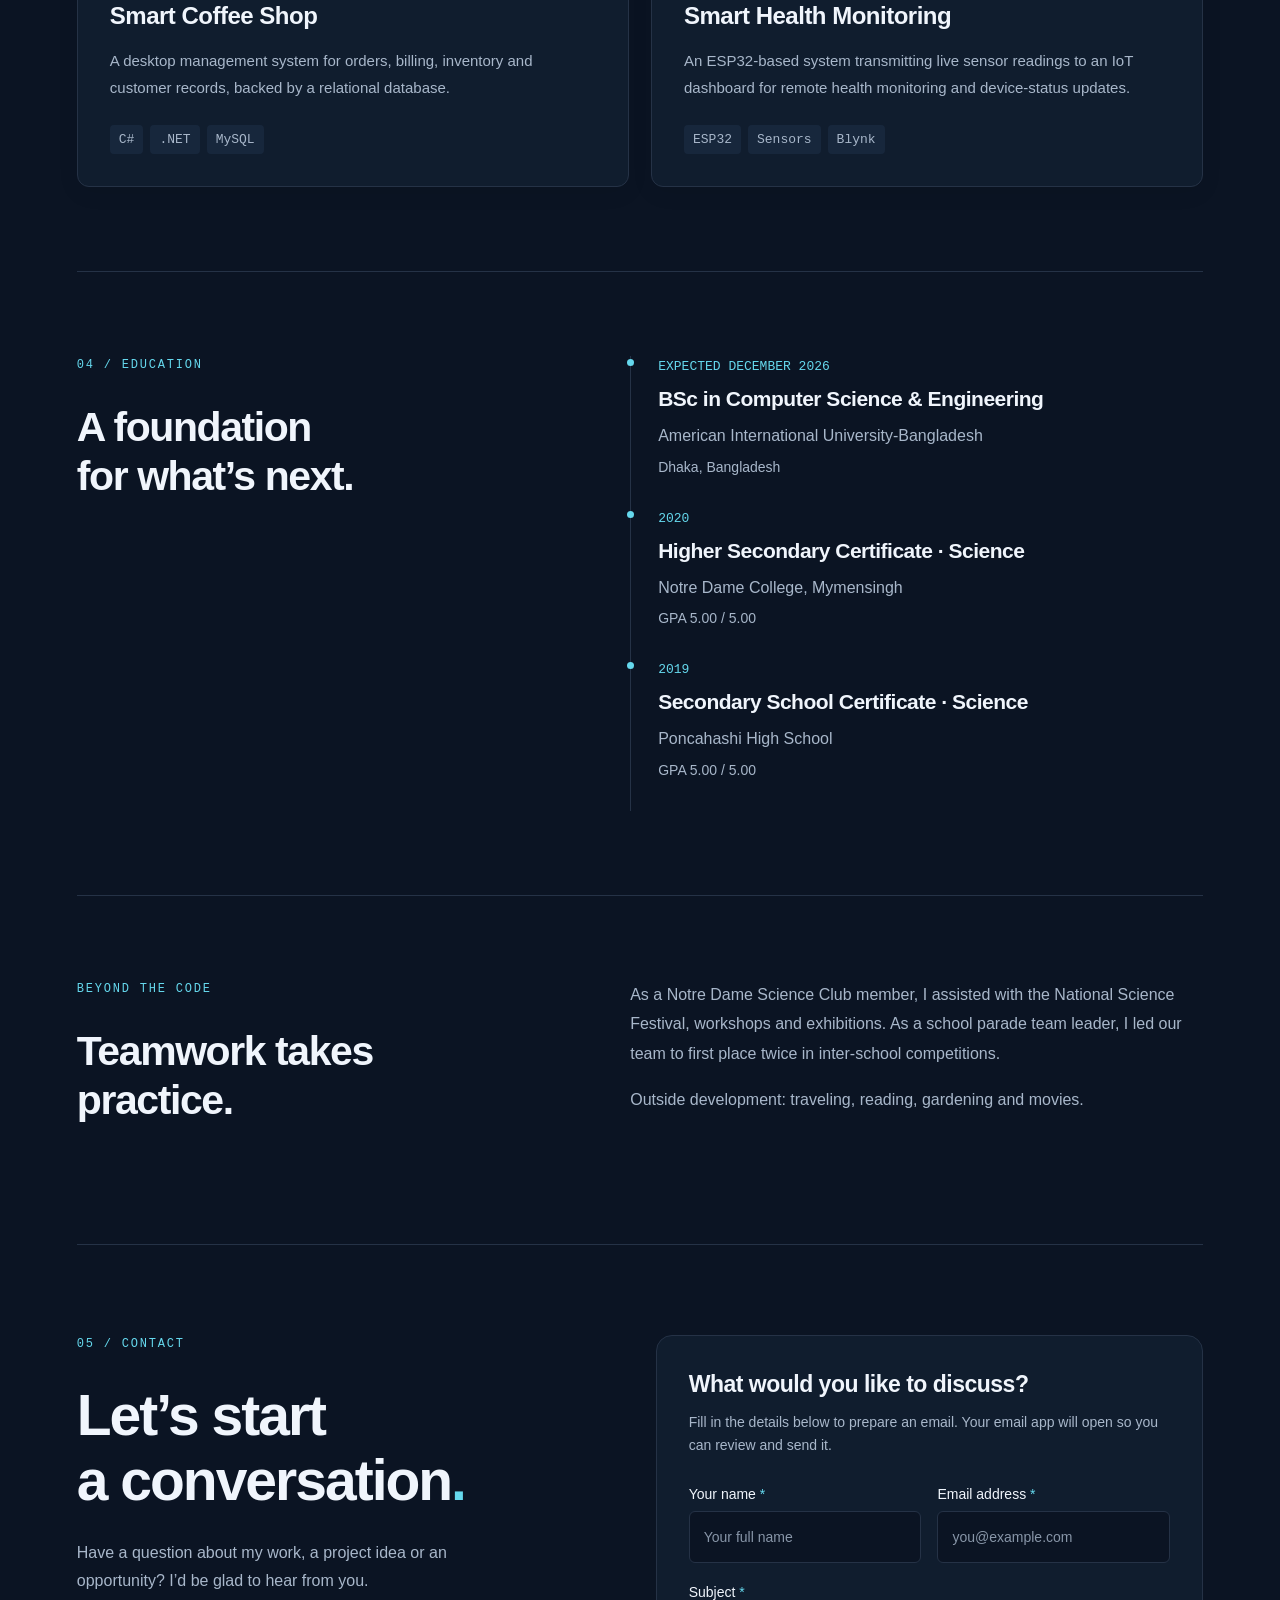
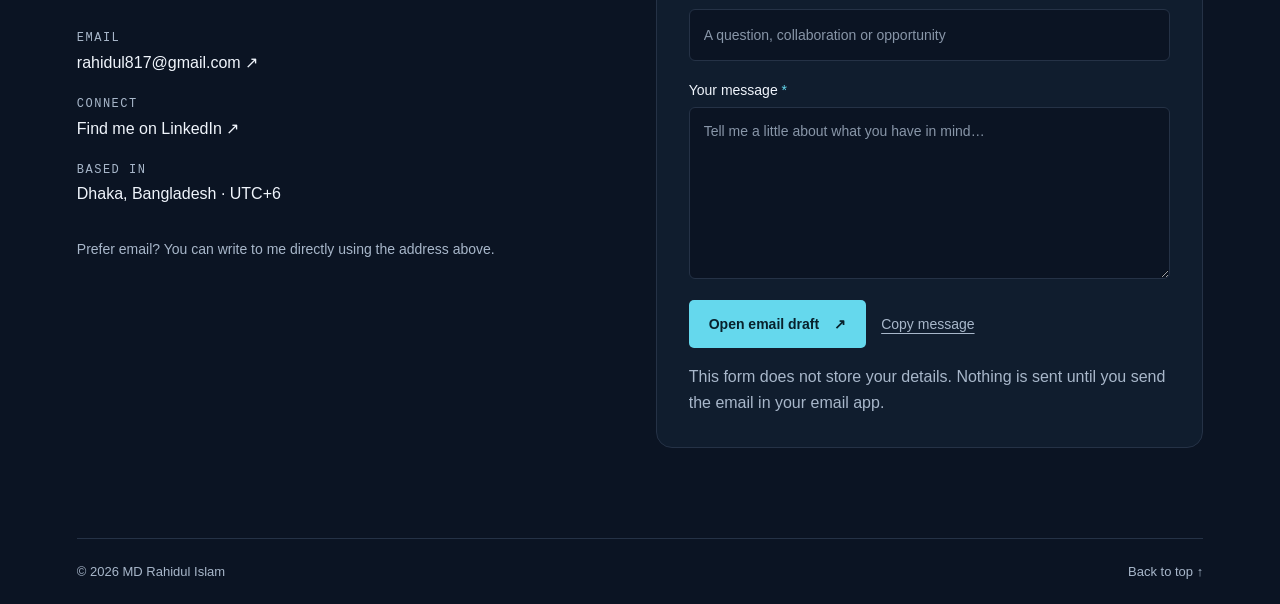
==== commit 7e9f10e6: "Add files via upload" ====
--- a/index.html
+++ b/index.html
@@ -1,2 +1,14 @@
 <!doctype html>
-<html lang="en"><head><meta charset="UTF-8"><meta name="viewport" content="width=device-width, initial-scale=1"><meta name="description" content="MD Rahidul Islam, CSE student at AIUB. Full-stack development, secure APIs and machine-learning projects."><meta name="theme-color" content="#0a1220"><title>MD Rahidul Islam | Software Developer</title><link rel="icon" href="./favicon.svg" type="image/svg+xml"><link rel="stylesheet" href="./style.css"><script src="./script.js" defer></script></head><body><div class="portfolio"><a class="skip" href="#main">Skip to content</a><header><a class="brand" href="#home">rahidul<span>.</span></a><nav aria-label="Main navigation"><a href="#about">About</a><a href="#skills">Skills</a><a href="#projects">Projects</a><a href="#education">Education</a><a href="#contact">Contact</a></nav><button type="button" class="theme" aria-label="Use light theme"><svg xmlns="http://www.w3.org/2000/svg" width="24" height="24" viewBox="0 0 24 24" fill="none" stroke="currentColor" stroke-width="2" stroke-linecap="round" stroke-linejoin="round" class="lucide lucide-sun" aria-hidden="true"><circle cx="12" cy="12" r="4"></circle><path d="M12 2v2"></path><path d="M12 20v2"></path><path d="m4.93 4.93 1.41 1.41"></path><path d="m17.66 17.66 1.41 1.41"></path><path d="M2 12h2"></path><path d="M20 12h2"></path><path d="m6.34 17.66-1.41 1.41"></path><path d="m19.07 4.93-1.41 1.41"></path></svg></button></header><main id="main"><section class="hero wrap" id="home"><div class="intro"><p class="eyebrow"><span class="dot"></span> CSE STUDENT &amp; SOFTWARE DEVELOPER</p><p class="hello">Hello, I&#x27;m Rahidul.</p><h1>Thoughtful code.<br/><span>Useful software.</span></h1><p class="lead">I’m MD Rahidul Islam, a Computer Science student at AIUB. I build full-stack applications, secure APIs and interfaces that make complex tasks feel simple.</p><div class="actions"><a class="primary" href="#projects">Explore my work <svg xmlns="http://www.w3.org/2000/svg" width="19" height="19" viewBox="0 0 24 24" fill="none" stroke="currentColor" stroke-width="2" stroke-linecap="round" stroke-linejoin="round" class="lucide lucide-arrow-up-right" aria-hidden="true"><path d="M7 7h10v10"></path><path d="M7 17 17 7"></path></svg></a><a class="secondary" href="./resume.html" target="_blank" rel="noreferrer">View résumé <svg xmlns="http://www.w3.org/2000/svg" width="18" height="18" viewBox="0 0 24 24" fill="none" stroke="currentColor" stroke-width="2" stroke-linecap="round" stroke-linejoin="round" class="lucide lucide-arrow-up-right" aria-hidden="true"><path d="M7 7h10v10"></path><path d="M7 17 17 7"></path></svg></a></div><div class="social"><a href="https://github.com/rahidul817" aria-label="GitHub"><svg xmlns="http://www.w3.org/2000/svg" width="24" height="24" viewBox="0 0 24 24" fill="none" stroke="currentColor" stroke-width="2" stroke-linecap="round" stroke-linejoin="round" class="lucide lucide-code-xml" aria-hidden="true"><path d="m18 16 4-4-4-4"></path><path d="m6 8-4 4 4 4"></path><path d="m14.5 4-5 16"></path></svg></a><a href="https://www.linkedin.com/in/md-rahidul-islam-91201926b/" aria-label="LinkedIn"><svg xmlns="http://www.w3.org/2000/svg" width="24" height="24" viewBox="0 0 24 24" fill="none" stroke="currentColor" stroke-width="2" stroke-linecap="round" stroke-linejoin="round" class="lucide lucide-link" aria-hidden="true"><path d="M10 13a5 5 0 0 0 7.54.54l3-3a5 5 0 0 0-7.07-7.07l-1.72 1.71"></path><path d="M14 11a5 5 0 0 0-7.54-.54l-3 3a5 5 0 0 0 7.07 7.07l1.71-1.71"></path></svg></a><a href="mailto:rahidul817@gmail.com" aria-label="Email"><svg xmlns="http://www.w3.org/2000/svg" width="24" height="24" viewBox="0 0 24 24" fill="none" stroke="currentColor" stroke-width="2" stroke-linecap="round" stroke-linejoin="round" class="lucide lucide-mail" aria-hidden="true"><path d="m22 7-8.991 5.727a2 2 0 0 1-2.009 0L2 7"></path><rect x="2" y="4" width="20" height="16" rx="2"></rect></svg></a><span><svg xmlns="http://www.w3.org/2000/svg" width="14" height="14" viewBox="0 0 24 24" fill="none" stroke="currentColor" stroke-width="2" stroke-linecap="round" stroke-linejoin="round" class="lucide lucide-map-pin" aria-hidden="true"><path d="M20 10c0 4.993-5.539 10.193-7.399 11.799a1 1 0 0 1-1.202 0C9.539 20.193 4 14.993 4 10a8 8 0 0 1 16 0"></path><circle cx="12" cy="10" r="3"></circle></svg> Dhaka, Bangladesh</span></div></div><aside class="profile"><div class="profile-top"><span>DEVELOPER PROFILE</span><svg xmlns="http://www.w3.org/2000/svg" width="21" height="21" viewBox="0 0 24 24" fill="none" stroke="currentColor" stroke-width="2" stroke-linecap="round" stroke-linejoin="round" class="lucide lucide-code-xml" aria-hidden="true"><path d="m18 16 4-4-4-4"></path><path d="m6 8-4 4 4 4"></path><path d="m14.5 4-5 16"></path></svg></div><div class="monogram" aria-label="Rahidul Islam initials">RI<span>.</span></div><div class="profile-bottom"><p>MD Rahidul Islam</p><span>Full-stack development</span><div class="stack"><span>Next.js</span><span>NestJS</span><span>TypeScript</span></div></div><div class="profile-note"><span class="dot"></span> Learning. Building. Improving.</div></aside><a class="scroll" href="#about"><svg xmlns="http://www.w3.org/2000/svg" width="16" height="16" viewBox="0 0 24 24" fill="none" stroke="currentColor" stroke-width="2" stroke-linecap="round" stroke-linejoin="round" class="lucide lucide-arrow-down" aria-hidden="true"><path d="M12 5v14"></path><path d="m19 12-7 7-7-7"></path></svg> MORE ABOUT ME</a></section><section id="about" class="wrap section about"><div><p class="eyebrow">01 / ABOUT</p><h2>Curious by nature.<br/>A builder by practice.</h2></div><div><p>I enjoy turning ideas into maintainable, database-driven applications. My work spans responsive web interfaces, secure REST APIs and practical experiments in machine learning.</p><p>Through academic and team projects, I’ve gained hands-on experience with authentication, role-based access control, API integration and Git-based collaboration. I’m eager to contribute to real-world software products while continuing to grow.</p><div class="facts"><div><strong>08</strong><span>Academic &amp; team projects</span></div><div><strong>2026</strong><span>Expected graduation · December</span></div></div></div></section><section class="wrap section" id="skills"><p class="eyebrow">02 / TOOLKIT</p><h2>The tools behind the work.</h2><div class="skills"><article><svg xmlns="http://www.w3.org/2000/svg" width="24" height="24" viewBox="0 0 24 24" fill="none" stroke="currentColor" stroke-width="2" stroke-linecap="round" stroke-linejoin="round" class="lucide lucide-code-xml" aria-hidden="true"><path d="m18 16 4-4-4-4"></path><path d="m6 8-4 4 4 4"></path><path d="m14.5 4-5 16"></path></svg><h3>Languages</h3><p>JavaScript · TypeScript · C# · C++ · Python · Java · PHP</p></article><article><svg xmlns="http://www.w3.org/2000/svg" width="24" height="24" viewBox="0 0 24 24" fill="none" stroke="currentColor" stroke-width="2" stroke-linecap="round" stroke-linejoin="round" class="lucide lucide-layers" aria-hidden="true"><path d="M12.83 2.18a2 2 0 0 0-1.66 0L2.6 6.08a1 1 0 0 0 0 1.83l8.58 3.91a2 2 0 0 0 1.66 0l8.58-3.9a1 1 0 0 0 0-1.83z"></path><path d="M2 12a1 1 0 0 0 .58.91l8.6 3.91a2 2 0 0 0 1.65 0l8.58-3.9A1 1 0 0 0 22 12"></path><path d="M2 17a1 1 0 0 0 .58.91l8.6 3.91a2 2 0 0 0 1.65 0l8.58-3.9A1 1 0 0 0 22 17"></path></svg><h3>Frameworks &amp; libraries</h3><p>Next.js · NestJS · React · Node.js · TypeORM · Tailwind CSS · .NET · OpenGL</p></article><article><svg xmlns="http://www.w3.org/2000/svg" width="24" height="24" viewBox="0 0 24 24" fill="none" stroke="currentColor" stroke-width="2" stroke-linecap="round" stroke-linejoin="round" class="lucide lucide-database" aria-hidden="true"><ellipse cx="12" cy="5" rx="9" ry="3"></ellipse><path d="M3 5V19A9 3 0 0 0 21 19V5"></path><path d="M3 12A9 3 0 0 0 21 12"></path></svg><h3>Databases &amp; tools</h3><p>PostgreSQL · MySQL · Oracle SQL · Git · GitHub · Postman · Linux</p></article><article><svg xmlns="http://www.w3.org/2000/svg" width="24" height="24" viewBox="0 0 24 24" fill="none" stroke="currentColor" stroke-width="2" stroke-linecap="round" stroke-linejoin="round" class="lucide lucide-code-xml" aria-hidden="true"><path d="m18 16 4-4-4-4"></path><path d="m6 8-4 4 4 4"></path><path d="m14.5 4-5 16"></path></svg><h3>Core concepts</h3><p>REST APIs · OOP · Data structures &amp; algorithms · Authentication · Database design · Networking</p></article></div></section><section class="wrap section" id="projects"><div class="section-heading"><div><p class="eyebrow">03 / PROJECTS</p><h2>Learning through building.</h2></div><a class="text-link" href="https://github.com/rahidul817">My GitHub <svg xmlns="http://www.w3.org/2000/svg" width="18" height="18" viewBox="0 0 24 24" fill="none" stroke="currentColor" stroke-width="2" stroke-linecap="round" stroke-linejoin="round" class="lucide lucide-arrow-up-right" aria-hidden="true"><path d="M7 7h10v10"></path><path d="M7 17 17 7"></path></svg></a></div><div class="filters" aria-label="Filter projects"><button type="button" aria-pressed="true" class="selected">All</button><button type="button" aria-pressed="false" class="">Web</button><button type="button" aria-pressed="false" class="">AI / ML</button><button type="button" aria-pressed="false" class="">Software</button><button type="button" aria-pressed="false" class="">IoT</button></div><div class="projects" aria-live="polite"><article data-category="Web" class="project"><div class="project-top"><span>FULL-STACK · ONGOING</span><span class="project-number">01</span></div><h3>ChargeHubEV</h3><p>An EV charging platform connecting users, bookings, payments and technician workflows. Built with secure authentication and role-based access.</p><div class="tags"><span>Next.js</span><span>NestJS</span><span>PostgreSQL</span></div><div class="project-links"><a href="https://github.com/ar-sohan/ChargeHub---EV-Charging-Networkbackend" target="_blank" rel="noreferrer">Backend<svg xmlns="http://www.w3.org/2000/svg" width="16" height="16" viewBox="0 0 24 24" fill="none" stroke="currentColor" stroke-width="2" stroke-linecap="round" stroke-linejoin="round" class="lucide lucide-arrow-up-right" aria-hidden="true"><path d="M7 7h10v10"></path><path d="M7 17 17 7"></path></svg></a><a href="https://github.com/ar-sohan/Chraging_Hub_Frontend" target="_blank" rel="noreferrer">Frontend<svg xmlns="http://www.w3.org/2000/svg" width="16" height="16" viewBox="0 0 24 24" fill="none" stroke="currentColor" stroke-width="2" stroke-linecap="round" stroke-linejoin="round" class="lucide lucide-arrow-up-right" aria-hidden="true"><path d="M7 7h10v10"></path><path d="M7 17 17 7"></path></svg></a></div></article><article data-category="Web" class="project"><div class="project-top"><span>WEB APPLICATION</span><span class="project-number">02</span></div><h3>Smart Metro E-Ticket</h3><p>A metro ticketing system with account management, fare calculation, booking and ticket validation. AJAX keeps the experience responsive.</p><div class="tags"><span>PHP</span><span>JavaScript</span><span>MySQL</span></div><div class="project-links"><a href="https://github.com/SadiaTabas/Dhaka-Metro-Rail" target="_blank" rel="noreferrer">Source code<svg xmlns="http://www.w3.org/2000/svg" width="16" height="16" viewBox="0 0 24 24" fill="none" stroke="currentColor" stroke-width="2" stroke-linecap="round" stroke-linejoin="round" class="lucide lucide-arrow-up-right" aria-hidden="true"><path d="M7 7h10v10"></path><path d="M7 17 17 7"></path></svg></a></div></article><article data-category="AI / ML" class="project"><div class="project-top"><span>COMPUTER VISION</span><span class="project-number">03</span></div><h3>Industrial Defect Localization</h3><p>Comparing Grad-CAM and patch-based heatmaps on MVTec AD to explore lightweight, explainable industrial defect localization.</p><div class="tags"><span>Python</span><span>PyTorch</span><span>OpenCV</span></div><div class="project-links"><a href="https://github.com/rahidul817/CVPR" target="_blank" rel="noreferrer">Repository<svg xmlns="http://www.w3.org/2000/svg" width="16" height="16" viewBox="0 0 24 24" fill="none" stroke="currentColor" stroke-width="2" stroke-linecap="round" stroke-linejoin="round" class="lucide lucide-arrow-up-right" aria-hidden="true"><path d="M7 7h10v10"></path><path d="M7 17 17 7"></path></svg></a></div></article><article data-category="AI / ML" class="project"><div class="project-top"><span>MACHINE LEARNING</span><span class="project-number">04</span></div><h3>Network Intrusion Detection</h3><p>A multi-agent intrusion-detection concept using NSL-KDD, ensemble learning, threshold tuning and model evaluation.</p><div class="tags"><span>Python</span><span>XGBoost</span><span>Random Forest</span></div><div class="project-links"><a href="https://github.com/rahidul817/ML" target="_blank" rel="noreferrer">Repository<svg xmlns="http://www.w3.org/2000/svg" width="16" height="16" viewBox="0 0 24 24" fill="none" stroke="currentColor" stroke-width="2" stroke-linecap="round" stroke-linejoin="round" class="lucide lucide-arrow-up-right" aria-hidden="true"><path d="M7 7h10v10"></path><path d="M7 17 17 7"></path></svg></a></div></article><article data-category="Software" class="project"><div class="project-top"><span>JAVA APPLICATION</span><span class="project-number">05</span></div><h3>Tour Management System</h3><p>Managing tour packages, customers, reservations and payments with modular, object-oriented design.</p><div class="tags"><span>Java</span><span>OOP</span></div><div class="project-links"><a href="https://github.com/rahidul817/Tour_Management-_System" target="_blank" rel="noreferrer">Source code<svg xmlns="http://www.w3.org/2000/svg" width="16" height="16" viewBox="0 0 24 24" fill="none" stroke="currentColor" stroke-width="2" stroke-linecap="round" stroke-linejoin="round" class="lucide lucide-arrow-up-right" aria-hidden="true"><path d="M7 7h10v10"></path><path d="M7 17 17 7"></path></svg></a></div></article><article data-category="Software" class="project"><div class="project-top"><span>GRAPHICS &amp; ANIMATION</span><span class="project-number">06</span></div><h3>Railway Station Visualization</h3><p>An animated railway environment with trains, tracks and platforms, using geometric transformations and timer-based animation.</p><div class="tags"><span>C++</span><span>OpenGL</span><span>GLUT</span></div><div class="project-links"><a href="https://github.com/rahidul817/Railway_Station-OpenGL-Project" target="_blank" rel="noreferrer">Source code<svg xmlns="http://www.w3.org/2000/svg" width="16" height="16" viewBox="0 0 24 24" fill="none" stroke="currentColor" stroke-width="2" stroke-linecap="round" stroke-linejoin="round" class="lucide lucide-arrow-up-right" aria-hidden="true"><path d="M7 7h10v10"></path><path d="M7 17 17 7"></path></svg></a></div></article><article data-category="Software" class="project"><div class="project-top"><span>DESKTOP APPLICATION</span><span class="project-number">07</span></div><h3>Smart Coffee Shop</h3><p>A desktop management system for orders, billing, inventory and customer records, backed by a relational database.</p><div class="tags"><span>C#</span><span>.NET</span><span>MySQL</span></div><div class="project-links"></div></article><article data-category="IoT" class="project"><div class="project-top"><span>CONNECTED HARDWARE</span><span class="project-number">08</span></div><h3>Smart Health Monitoring</h3><p>An ESP32-based system transmitting live sensor readings to an IoT dashboard for remote health monitoring and device-status updates.</p><div class="tags"><span>ESP32</span><span>Sensors</span><span>Blynk</span></div><div class="project-links"></div></article></div></section><section class="wrap section education" id="education"><div><p class="eyebrow">04 / EDUCATION</p><h2>A foundation<br/>for what’s next.</h2></div><div class="timeline"><article><span>EXPECTED DECEMBER 2026</span><h3>BSc in Computer Science &amp; Engineering</h3><p>American International University-Bangladesh</p><small>Dhaka, Bangladesh</small></article><article><span>2020</span><h3>Higher Secondary Certificate · Science</h3><p>Notre Dame College, Mymensingh</p><small>GPA 5.00 / 5.00</small></article><article><span>2019</span><h3>Secondary School Certificate · Science</h3><p>Poncahashi High School</p><small>GPA 5.00 / 5.00</small></article></div></section><section class="wrap section beyond"><div><p class="eyebrow">BEYOND THE CODE</p><h2>Teamwork takes practice.</h2></div><div><p>As a Notre Dame Science Club member, I assisted with the National Science Festival, workshops and exhibitions. As a school parade team leader, I led our team to first place twice in inter-school competitions.</p><p class="muted">Outside development: traveling, reading, gardening and movies.</p></div></section><section id="contact" class="wrap contact"><p class="eyebrow">05 / GET IN TOUCH</p><h2>Have something<br/>in mind<span>?</span></h2><p>For opportunities, collaborations or a conversation about software.</p><a class="email" href="mailto:rahidul817@gmail.com">rahidul817@gmail.com <svg xmlns="http://www.w3.org/2000/svg" width="24" height="24" viewBox="0 0 24 24" fill="none" stroke="currentColor" stroke-width="2" stroke-linecap="round" stroke-linejoin="round" class="lucide lucide-arrow-up-right" aria-hidden="true"><path d="M7 7h10v10"></path><path d="M7 17 17 7"></path></svg></a><div class="contact-links"><a href="https://github.com/rahidul817">GitHub ↗</a><a href="https://www.linkedin.com/in/md-rahidul-islam-91201926b/">LinkedIn ↗</a></div></section></main><footer class="wrap"><span>© 2026 MD Rahidul Islam</span><a href="#home">Back to top ↑</a></footer></div></body></html>+<html lang="en"><head><meta charset="UTF-8"><meta name="viewport" content="width=device-width, initial-scale=1"><meta name="description" content="MD Rahidul Islam, CSE student at AIUB. Full-stack development, secure APIs and machine-learning projects."><link rel="canonical" href="https://rahidul817.github.io/Portfolio/"><meta property="og:title" content="MD Rahidul Islam | Full-stack Developer"><meta property="og:description" content="Explore web development, software and machine-learning projects. Get in touch for questions and collaborations."><meta property="og:type" content="website"><meta name="theme-color" content="#0a1220"><title>MD Rahidul Islam | Software Developer</title><link rel="icon" href="./favicon.svg" type="image/svg+xml"><link rel="stylesheet" href="./style.css"><script src="./script.js" defer></script></head><body><div class="portfolio"><a class="skip" href="#main">Skip to content</a><header><a class="brand" href="#home">rahidul<span>.</span></a><nav aria-label="Main navigation"><a href="#about">About</a><a href="#skills">Skills</a><a href="#projects">Projects</a><a href="#education">Education</a><a href="#contact">Contact</a></nav><button type="button" class="theme" aria-label="Use light theme"><svg xmlns="http://www.w3.org/2000/svg" width="24" height="24" viewBox="0 0 24 24" fill="none" stroke="currentColor" stroke-width="2" stroke-linecap="round" stroke-linejoin="round" class="lucide lucide-sun" aria-hidden="true"><circle cx="12" cy="12" r="4"></circle><path d="M12 2v2"></path><path d="M12 20v2"></path><path d="m4.93 4.93 1.41 1.41"></path><path d="m17.66 17.66 1.41 1.41"></path><path d="M2 12h2"></path><path d="M20 12h2"></path><path d="m6.34 17.66-1.41 1.41"></path><path d="m19.07 4.93-1.41 1.41"></path></svg></button></header><main id="main"><section class="hero wrap" id="home"><div class="intro"><p class="eyebrow"><span class="dot"></span> CSE STUDENT &amp; SOFTWARE DEVELOPER</p><p class="hello">MD RAHIDUL ISLAM</p><h1>Full-stack developer.<br/><span>Built on curiosity.</span></h1><p class="lead">I build responsive web applications and secure, database-driven APIs. Currently studying Computer Science at AIUB, with a focus on Next.js, NestJS and TypeScript.</p><div class="actions"><a class="primary" href="#projects">View selected work <svg xmlns="http://www.w3.org/2000/svg" width="19" height="19" viewBox="0 0 24 24" fill="none" stroke="currentColor" stroke-width="2" stroke-linecap="round" stroke-linejoin="round" class="lucide lucide-arrow-up-right" aria-hidden="true"><path d="M7 7h10v10"></path><path d="M7 17 17 7"></path></svg></a><a class="secondary" href="./resume.html" target="_blank" rel="noreferrer">View résumé <svg xmlns="http://www.w3.org/2000/svg" width="18" height="18" viewBox="0 0 24 24" fill="none" stroke="currentColor" stroke-width="2" stroke-linecap="round" stroke-linejoin="round" class="lucide lucide-arrow-up-right" aria-hidden="true"><path d="M7 7h10v10"></path><path d="M7 17 17 7"></path></svg></a></div><div class="social"><a href="https://github.com/rahidul817" aria-label="GitHub"><svg xmlns="http://www.w3.org/2000/svg" width="24" height="24" viewBox="0 0 24 24" fill="none" stroke="currentColor" stroke-width="2" stroke-linecap="round" stroke-linejoin="round" class="lucide lucide-code-xml" aria-hidden="true"><path d="m18 16 4-4-4-4"></path><path d="m6 8-4 4 4 4"></path><path d="m14.5 4-5 16"></path></svg></a><a href="https://www.linkedin.com/in/md-rahidul-islam-91201926b/" aria-label="LinkedIn"><svg xmlns="http://www.w3.org/2000/svg" width="24" height="24" viewBox="0 0 24 24" fill="none" stroke="currentColor" stroke-width="2" stroke-linecap="round" stroke-linejoin="round" class="lucide lucide-link" aria-hidden="true"><path d="M10 13a5 5 0 0 0 7.54.54l3-3a5 5 0 0 0-7.07-7.07l-1.72 1.71"></path><path d="M14 11a5 5 0 0 0-7.54-.54l-3 3a5 5 0 0 0 7.07 7.07l1.71-1.71"></path></svg></a><a href="mailto:rahidul817@gmail.com" aria-label="Email"><svg xmlns="http://www.w3.org/2000/svg" width="24" height="24" viewBox="0 0 24 24" fill="none" stroke="currentColor" stroke-width="2" stroke-linecap="round" stroke-linejoin="round" class="lucide lucide-mail" aria-hidden="true"><path d="m22 7-8.991 5.727a2 2 0 0 1-2.009 0L2 7"></path><rect x="2" y="4" width="20" height="16" rx="2"></rect></svg></a><span><svg xmlns="http://www.w3.org/2000/svg" width="14" height="14" viewBox="0 0 24 24" fill="none" stroke="currentColor" stroke-width="2" stroke-linecap="round" stroke-linejoin="round" class="lucide lucide-map-pin" aria-hidden="true"><path d="M20 10c0 4.993-5.539 10.193-7.399 11.799a1 1 0 0 1-1.202 0C9.539 20.193 4 14.993 4 10a8 8 0 0 1 16 0"></path><circle cx="12" cy="10" r="3"></circle></svg> Dhaka, Bangladesh</span></div></div><aside class="profile"><div class="profile-top"><span>DEVELOPER PROFILE</span><svg xmlns="http://www.w3.org/2000/svg" width="21" height="21" viewBox="0 0 24 24" fill="none" stroke="currentColor" stroke-width="2" stroke-linecap="round" stroke-linejoin="round" class="lucide lucide-code-xml" aria-hidden="true"><path d="m18 16 4-4-4-4"></path><path d="m6 8-4 4 4 4"></path><path d="m14.5 4-5 16"></path></svg></div><div class="monogram" aria-label="Rahidul Islam initials">RI<span>.</span></div><div class="profile-bottom"><p>MD Rahidul Islam</p><span>Full-stack development</span><div class="stack"><span>Next.js</span><span>NestJS</span><span>TypeScript</span></div></div><div class="profile-note"><span class="dot"></span> Learning. Building. Improving.</div></aside><a class="scroll" href="#about"><svg xmlns="http://www.w3.org/2000/svg" width="16" height="16" viewBox="0 0 24 24" fill="none" stroke="currentColor" stroke-width="2" stroke-linecap="round" stroke-linejoin="round" class="lucide lucide-arrow-down" aria-hidden="true"><path d="M12 5v14"></path><path d="m19 12-7 7-7-7"></path></svg> MORE ABOUT ME</a></section><section id="about" class="wrap section about"><div><p class="eyebrow">01 / ABOUT</p><h2>Curious by nature.<br/>A builder by practice.</h2></div><div><p>I enjoy turning ideas into maintainable, database-driven applications. My work spans responsive web interfaces, secure REST APIs and practical experiments in machine learning.</p><p>Through academic and team projects, I’ve gained hands-on experience with authentication, role-based access control, API integration and Git-based collaboration. I’m eager to contribute to real-world software products while continuing to grow.</p><div class="facts"><div><strong>08</strong><span>Academic &amp; team projects</span></div><div><strong>2026</strong><span>Expected graduation · December</span></div></div></div></section><section class="wrap section" id="skills"><p class="eyebrow">02 / TOOLKIT</p><h2>The tools behind the work.</h2><div class="skills"><article><svg xmlns="http://www.w3.org/2000/svg" width="24" height="24" viewBox="0 0 24 24" fill="none" stroke="currentColor" stroke-width="2" stroke-linecap="round" stroke-linejoin="round" class="lucide lucide-code-xml" aria-hidden="true"><path d="m18 16 4-4-4-4"></path><path d="m6 8-4 4 4 4"></path><path d="m14.5 4-5 16"></path></svg><h3>Languages</h3><p>JavaScript · TypeScript · C# · C++ · Python · Java · PHP</p></article><article><svg xmlns="http://www.w3.org/2000/svg" width="24" height="24" viewBox="0 0 24 24" fill="none" stroke="currentColor" stroke-width="2" stroke-linecap="round" stroke-linejoin="round" class="lucide lucide-layers" aria-hidden="true"><path d="M12.83 2.18a2 2 0 0 0-1.66 0L2.6 6.08a1 1 0 0 0 0 1.83l8.58 3.91a2 2 0 0 0 1.66 0l8.58-3.9a1 1 0 0 0 0-1.83z"></path><path d="M2 12a1 1 0 0 0 .58.91l8.6 3.91a2 2 0 0 0 1.65 0l8.58-3.9A1 1 0 0 0 22 12"></path><path d="M2 17a1 1 0 0 0 .58.91l8.6 3.91a2 2 0 0 0 1.65 0l8.58-3.9A1 1 0 0 0 22 17"></path></svg><h3>Frameworks &amp; libraries</h3><p>Next.js · NestJS · React · Node.js · TypeORM · Tailwind CSS · .NET · OpenGL</p></article><article><svg xmlns="http://www.w3.org/2000/svg" width="24" height="24" viewBox="0 0 24 24" fill="none" stroke="currentColor" stroke-width="2" stroke-linecap="round" stroke-linejoin="round" class="lucide lucide-database" aria-hidden="true"><ellipse cx="12" cy="5" rx="9" ry="3"></ellipse><path d="M3 5V19A9 3 0 0 0 21 19V5"></path><path d="M3 12A9 3 0 0 0 21 12"></path></svg><h3>Databases &amp; tools</h3><p>PostgreSQL · MySQL · Oracle SQL · Git · GitHub · Postman · Linux</p></article><article><svg xmlns="http://www.w3.org/2000/svg" width="24" height="24" viewBox="0 0 24 24" fill="none" stroke="currentColor" stroke-width="2" stroke-linecap="round" stroke-linejoin="round" class="lucide lucide-code-xml" aria-hidden="true"><path d="m18 16 4-4-4-4"></path><path d="m6 8-4 4 4 4"></path><path d="m14.5 4-5 16"></path></svg><h3>Core concepts</h3><p>REST APIs · OOP · Data structures &amp; algorithms · Authentication · Database design · Networking</p></article></div></section><section class="wrap section" id="projects"><div class="section-heading"><div><p class="eyebrow">03 / PROJECTS</p><h2>Selected projects.</h2></div><a class="text-link" href="https://github.com/rahidul817">My GitHub <svg xmlns="http://www.w3.org/2000/svg" width="18" height="18" viewBox="0 0 24 24" fill="none" stroke="currentColor" stroke-width="2" stroke-linecap="round" stroke-linejoin="round" class="lucide lucide-arrow-up-right" aria-hidden="true"><path d="M7 7h10v10"></path><path d="M7 17 17 7"></path></svg></a></div><div class="filters" aria-label="Filter projects"><button type="button" aria-pressed="true" class="selected">All</button><button type="button" aria-pressed="false" class="">Web</button><button type="button" aria-pressed="false" class="">AI / ML</button><button type="button" aria-pressed="false" class="">Software</button><button type="button" aria-pressed="false" class="">IoT</button></div><div class="projects" aria-live="polite"><article data-category="Web" class="project"><div class="project-top"><span>FULL-STACK · ONGOING</span><span class="project-number">01</span></div><h3>ChargeHubEV</h3><p>An EV charging platform connecting users, bookings, payments and technician workflows. Built with secure authentication and role-based access.</p><div class="tags"><span>Next.js</span><span>NestJS</span><span>PostgreSQL</span></div><div class="project-links"><a href="https://github.com/ar-sohan/ChargeHub---EV-Charging-Networkbackend" target="_blank" rel="noreferrer">Backend<svg xmlns="http://www.w3.org/2000/svg" width="16" height="16" viewBox="0 0 24 24" fill="none" stroke="currentColor" stroke-width="2" stroke-linecap="round" stroke-linejoin="round" class="lucide lucide-arrow-up-right" aria-hidden="true"><path d="M7 7h10v10"></path><path d="M7 17 17 7"></path></svg></a><a href="https://github.com/ar-sohan/Chraging_Hub_Frontend" target="_blank" rel="noreferrer">Frontend<svg xmlns="http://www.w3.org/2000/svg" width="16" height="16" viewBox="0 0 24 24" fill="none" stroke="currentColor" stroke-width="2" stroke-linecap="round" stroke-linejoin="round" class="lucide lucide-arrow-up-right" aria-hidden="true"><path d="M7 7h10v10"></path><path d="M7 17 17 7"></path></svg></a></div></article><article data-category="Web" class="project"><div class="project-top"><span>WEB APPLICATION</span><span class="project-number">02</span></div><h3>Smart Metro E-Ticket</h3><p>A metro ticketing system with account management, fare calculation, booking and ticket validation. AJAX keeps the experience responsive.</p><div class="tags"><span>PHP</span><span>JavaScript</span><span>MySQL</span></div><div class="project-links"><a href="https://github.com/SadiaTabas/Dhaka-Metro-Rail" target="_blank" rel="noreferrer">Source code<svg xmlns="http://www.w3.org/2000/svg" width="16" height="16" viewBox="0 0 24 24" fill="none" stroke="currentColor" stroke-width="2" stroke-linecap="round" stroke-linejoin="round" class="lucide lucide-arrow-up-right" aria-hidden="true"><path d="M7 7h10v10"></path><path d="M7 17 17 7"></path></svg></a></div></article><article data-category="AI / ML" class="project"><div class="project-top"><span>COMPUTER VISION</span><span class="project-number">03</span></div><h3>Industrial Defect Localization</h3><p>Comparing Grad-CAM and patch-based heatmaps on MVTec AD to explore lightweight, explainable industrial defect localization.</p><div class="tags"><span>Python</span><span>PyTorch</span><span>OpenCV</span></div><div class="project-links"><a href="https://github.com/rahidul817/CVPR" target="_blank" rel="noreferrer">Repository<svg xmlns="http://www.w3.org/2000/svg" width="16" height="16" viewBox="0 0 24 24" fill="none" stroke="currentColor" stroke-width="2" stroke-linecap="round" stroke-linejoin="round" class="lucide lucide-arrow-up-right" aria-hidden="true"><path d="M7 7h10v10"></path><path d="M7 17 17 7"></path></svg></a></div></article><article data-category="AI / ML" class="project"><div class="project-top"><span>MACHINE LEARNING</span><span class="project-number">04</span></div><h3>Network Intrusion Detection</h3><p>A multi-agent intrusion-detection concept using NSL-KDD, ensemble learning, threshold tuning and model evaluation.</p><div class="tags"><span>Python</span><span>XGBoost</span><span>Random Forest</span></div><div class="project-links"><a href="https://github.com/rahidul817/ML" target="_blank" rel="noreferrer">Repository<svg xmlns="http://www.w3.org/2000/svg" width="16" height="16" viewBox="0 0 24 24" fill="none" stroke="currentColor" stroke-width="2" stroke-linecap="round" stroke-linejoin="round" class="lucide lucide-arrow-up-right" aria-hidden="true"><path d="M7 7h10v10"></path><path d="M7 17 17 7"></path></svg></a></div></article><article data-category="Software" class="project"><div class="project-top"><span>JAVA APPLICATION</span><span class="project-number">05</span></div><h3>Tour Management System</h3><p>Managing tour packages, customers, reservations and payments with modular, object-oriented design.</p><div class="tags"><span>Java</span><span>OOP</span></div><div class="project-links"><a href="https://github.com/rahidul817/Tour_Management-_System" target="_blank" rel="noreferrer">Source code<svg xmlns="http://www.w3.org/2000/svg" width="16" height="16" viewBox="0 0 24 24" fill="none" stroke="currentColor" stroke-width="2" stroke-linecap="round" stroke-linejoin="round" class="lucide lucide-arrow-up-right" aria-hidden="true"><path d="M7 7h10v10"></path><path d="M7 17 17 7"></path></svg></a></div></article><article data-category="Software" class="project"><div class="project-top"><span>GRAPHICS &amp; ANIMATION</span><span class="project-number">06</span></div><h3>Railway Station Visualization</h3><p>An animated railway environment with trains, tracks and platforms, using geometric transformations and timer-based animation.</p><div class="tags"><span>C++</span><span>OpenGL</span><span>GLUT</span></div><div class="project-links"><a href="https://github.com/rahidul817/Railway_Station-OpenGL-Project" target="_blank" rel="noreferrer">Source code<svg xmlns="http://www.w3.org/2000/svg" width="16" height="16" viewBox="0 0 24 24" fill="none" stroke="currentColor" stroke-width="2" stroke-linecap="round" stroke-linejoin="round" class="lucide lucide-arrow-up-right" aria-hidden="true"><path d="M7 7h10v10"></path><path d="M7 17 17 7"></path></svg></a></div></article><article data-category="Software" class="project"><div class="project-top"><span>DESKTOP APPLICATION</span><span class="project-number">07</span></div><h3>Smart Coffee Shop</h3><p>A desktop management system for orders, billing, inventory and customer records, backed by a relational database.</p><div class="tags"><span>C#</span><span>.NET</span><span>MySQL</span></div><div class="project-links"></div></article><article data-category="IoT" class="project"><div class="project-top"><span>CONNECTED HARDWARE</span><span class="project-number">08</span></div><h3>Smart Health Monitoring</h3><p>An ESP32-based system transmitting live sensor readings to an IoT dashboard for remote health monitoring and device-status updates.</p><div class="tags"><span>ESP32</span><span>Sensors</span><span>Blynk</span></div><div class="project-links"></div></article></div></section><section class="wrap section education" id="education"><div><p class="eyebrow">04 / EDUCATION</p><h2>A foundation<br/>for what’s next.</h2></div><div class="timeline"><article><span>EXPECTED DECEMBER 2026</span><h3>BSc in Computer Science &amp; Engineering</h3><p>American International University-Bangladesh</p><small>Dhaka, Bangladesh</small></article><article><span>2020</span><h3>Higher Secondary Certificate · Science</h3><p>Notre Dame College, Mymensingh</p><small>GPA 5.00 / 5.00</small></article><article><span>2019</span><h3>Secondary School Certificate · Science</h3><p>Poncahashi High School</p><small>GPA 5.00 / 5.00</small></article></div></section><section class="wrap section beyond"><div><p class="eyebrow">BEYOND THE CODE</p><h2>Teamwork takes practice.</h2></div><div><p>As a Notre Dame Science Club member, I assisted with the National Science Festival, workshops and exhibitions. As a school parade team leader, I led our team to first place twice in inter-school competitions.</p><p class="muted">Outside development: traveling, reading, gardening and movies.</p></div></section><section id="contact" class="wrap contact contact-section" aria-labelledby="contact-heading">
+<div class="contact-intro"><p class="eyebrow">05 / CONTACT</p><h2 id="contact-heading">Let’s start<br/>a conversation<span>.</span></h2><p>Have a question about my work, a project idea or an opportunity? I’d be glad to hear from you.</p>
+<div class="contact-details"><a href="mailto:rahidul817@gmail.com"><span>EMAIL</span><strong>rahidul817@gmail.com ↗</strong></a><a href="https://www.linkedin.com/in/md-rahidul-islam-91201926b/" target="_blank" rel="noreferrer"><span>CONNECT</span><strong>Find me on LinkedIn ↗</strong></a><div><span>BASED IN</span><strong>Dhaka, Bangladesh · UTC+6</strong></div></div>
+<p class="contact-note">Prefer email? You can write to me directly using the address above.</p></div>
+<form id="contact-form" class="contact-form" aria-describedby="form-help">
+<h3>What would you like to discuss?</h3><p id="form-help">Fill in the details below to prepare an email. Your email app will open so you can review and send it.</p>
+<div class="form-row"><div class="form-field"><label for="contact-name">Your name <span aria-hidden="true">*</span></label><input id="contact-name" name="name" autocomplete="name" placeholder="Your full name" required maxlength="100"/></div><div class="form-field"><label for="contact-email">Email address <span aria-hidden="true">*</span></label><input id="contact-email" name="email" type="email" autocomplete="email" placeholder="you@example.com" required maxlength="254"/></div></div>
+<div class="form-field"><label for="contact-subject">Subject <span aria-hidden="true">*</span></label><input id="contact-subject" name="subject" placeholder="A question, collaboration or opportunity" required maxlength="150"/></div>
+<div class="form-field"><label for="contact-message">Your message <span aria-hidden="true">*</span></label><textarea id="contact-message" name="message" rows="6" placeholder="Tell me a little about what you have in mind…" required minlength="10" maxlength="4000"></textarea></div>
+<div class="form-actions"><button class="primary" type="submit">Open email draft <span aria-hidden="true">↗</span></button><button type="button" class="copy-message" id="copy-message">Copy message</button></div>
+<p class="form-status" id="form-status" role="status" aria-live="polite"></p><p class="privacy-note">This form does not store your details. Nothing is sent until you send the email in your email app.</p>
+<noscript><p>JavaScript is disabled. Please email <a href="mailto:rahidul817@gmail.com">rahidul817@gmail.com</a> directly.</p></noscript>
+</form></section></main><footer class="wrap"><span>© 2026 MD Rahidul Islam</span><a href="#home">Back to top ↑</a></footer></div></body></html>
--- a/style.css
+++ b/style.css
@@ -5,3 +5,9 @@
 @media(prefers-reduced-motion:reduce){html{scroll-behavior:auto}*{transition:none!important}}
 
 button{font:inherit;cursor:pointer;background:none;border:0}button.theme{display:inline-flex;align-items:center;justify-content:center;border-radius:8px}.theme:hover{background:var(--muted)}.filters button:hover{border-color:var(--primary)}.project[hidden]{display:none}
+/* Refined portfolio typography, surfaces and contact experience */
+:root{--background:#0b1423;--foreground:#f0f5fc;--primary:#65d8ed;--primary-foreground:#08212c;--muted:#17273c;--border:#26384e}
+body{font-family:Inter,"Segoe UI",Arial,sans-serif}h1,h2,h3{font-family:Inter,"Segoe UI",Arial,sans-serif}header{height:80px}.brand{letter-spacing:-1px}nav a{font-size:14px;font-weight:500}.hero{min-height:690px;padding-top:75px;padding-bottom:105px;gap:7%}.hello{font:600 14px/1.5 ui-monospace,Consolas,monospace;letter-spacing:2px;color:var(--foreground)}h1{font-size:clamp(40px,4.25vw,61px);letter-spacing:-2.5px;line-height:1.13}.lead{max-width:560px;font-size:17px}.profile{transform:none;box-shadow:0 22px 70px #0002;border-radius:16px}.profile-top{letter-spacing:1.5px}.monogram{letter-spacing:-9px;font-size:134px;line-height:1.65}.primary{min-height:48px;transition:transform .2s,opacity .2s}.primary:hover{opacity:.88;transform:translateY(-2px)}.secondary{min-height:48px}.section{padding-top:84px;padding-bottom:84px}.eyebrow{font-size:12px;letter-spacing:1.8px}.facts span,.stack span,.tags span,.profile-note,.profile-top{font-size:13px}.project{border-radius:12px;padding:32px;box-shadow:0 6px 22px #0001}.project h3{font-size:24px;line-height:1.3}.project-top{letter-spacing:.6px}.project-links a{font-weight:600;color:var(--primary)}.project-links a:hover{text-decoration:underline;text-underline-offset:5px}.project-links:empty{display:none}.timeline article>span{font-size:13px}.contact-section{display:grid;grid-template-columns:1fr 1.12fr;gap:8%;text-align:left;padding:90px 0}.contact-section .eyebrow{justify-content:flex-start}.contact-section h2{font-size:clamp(36px,4.5vw,57px);letter-spacing:-2px;line-height:1.15}.contact-intro>p:not(.eyebrow){line-height:1.8;max-width:430px}.contact-details{display:grid;gap:25px;margin-top:35px}.contact-details a,.contact-details>div{display:block}.contact-details span{display:block;font:12px ui-monospace,monospace;letter-spacing:1.5px;color:var(--sub);margin-bottom:8px}.contact-details strong{font-size:16px;font-weight:500;overflow-wrap:anywhere}.contact-details a:hover strong{color:var(--primary)}.contact-intro .contact-note{font-size:14px!important;margin-top:34px!important}.contact-form{border:1px solid var(--line);background:var(--panel);border-radius:16px;padding:32px;align-self:start}.contact-form h3{font-size:23px;margin:0 0 10px;line-height:1.4}.contact-form #form-help{font-size:14px;line-height:1.7;margin:0 0 28px}.form-row{display:grid;grid-template-columns:1fr 1fr;gap:16px}.form-field{margin-bottom:21px}.form-field label{display:block;font-size:14px;font-weight:500;margin-bottom:9px}.form-field label span{color:var(--primary)}.form-field input,.form-field textarea{display:block;width:100%;border:1px solid var(--line);border-radius:6px;padding:13px 14px;background:var(--background);color:var(--foreground);font:16px/1.5 inherit;font-family:inherit;font-size:16px;line-height:1.5;transition:border-color .2s}.form-field textarea{resize:vertical;min-height:150px}.form-field input::placeholder,.form-field textarea::placeholder{color:var(--sub);opacity:.8;font-size:14px}.form-field input:focus,.form-field textarea:focus{outline:2px solid var(--primary);outline-offset:2px;border-color:var(--primary)}.form-actions{display:flex;flex-wrap:wrap;gap:15px;align-items:center}.form-actions .primary{font-size:14px;font-weight:600;padding:14px 20px}.copy-message{color:var(--sub);font-size:14px;padding:12px 0;text-decoration:underline;text-underline-offset:4px}.copy-message:hover{color:var(--primary)}.contact-form .privacy-note{font-size:12px;line-height:1.7;color:var(--sub);margin-top:16px;margin-bottom:0}.contact-form .form-status{font-size:14px;line-height:1.6;margin:15px 0 0;color:var(--primary)}.form-status:empty{display:none}footer{font-size:13px}.light .profile,.light .project{box-shadow:0 8px 30px #16395708}
+@media(max-width:900px){.contact-section{gap:5%;grid-template-columns:1fr 1.1fr}.contact-form{padding:24px}.form-row{grid-template-columns:1fr;gap:0}.hero{gap:5%}}
+@media(max-width:640px){header{height:auto}.hero{padding-top:48px;min-height:auto}h1{font-size:42px;letter-spacing:-1.8px}.contact-section{grid-template-columns:1fr;gap:30px;padding:60px 0}.contact-section h2{font-size:43px}.contact-form{padding:22px}.section{padding:60px 0}.profile{width:100%;max-width:340px}.monogram{font-size:110px}.skills{grid-template-columns:1fr}.skills article{padding-top:22px}.contact-details{gap:20px}.project{padding:25px}.social span{display:flex;font-size:12px;padding-left:10px}.social{gap:15px}}
+@media(prefers-reduced-motion:reduce){.primary:hover,.project:hover{transform:none}}
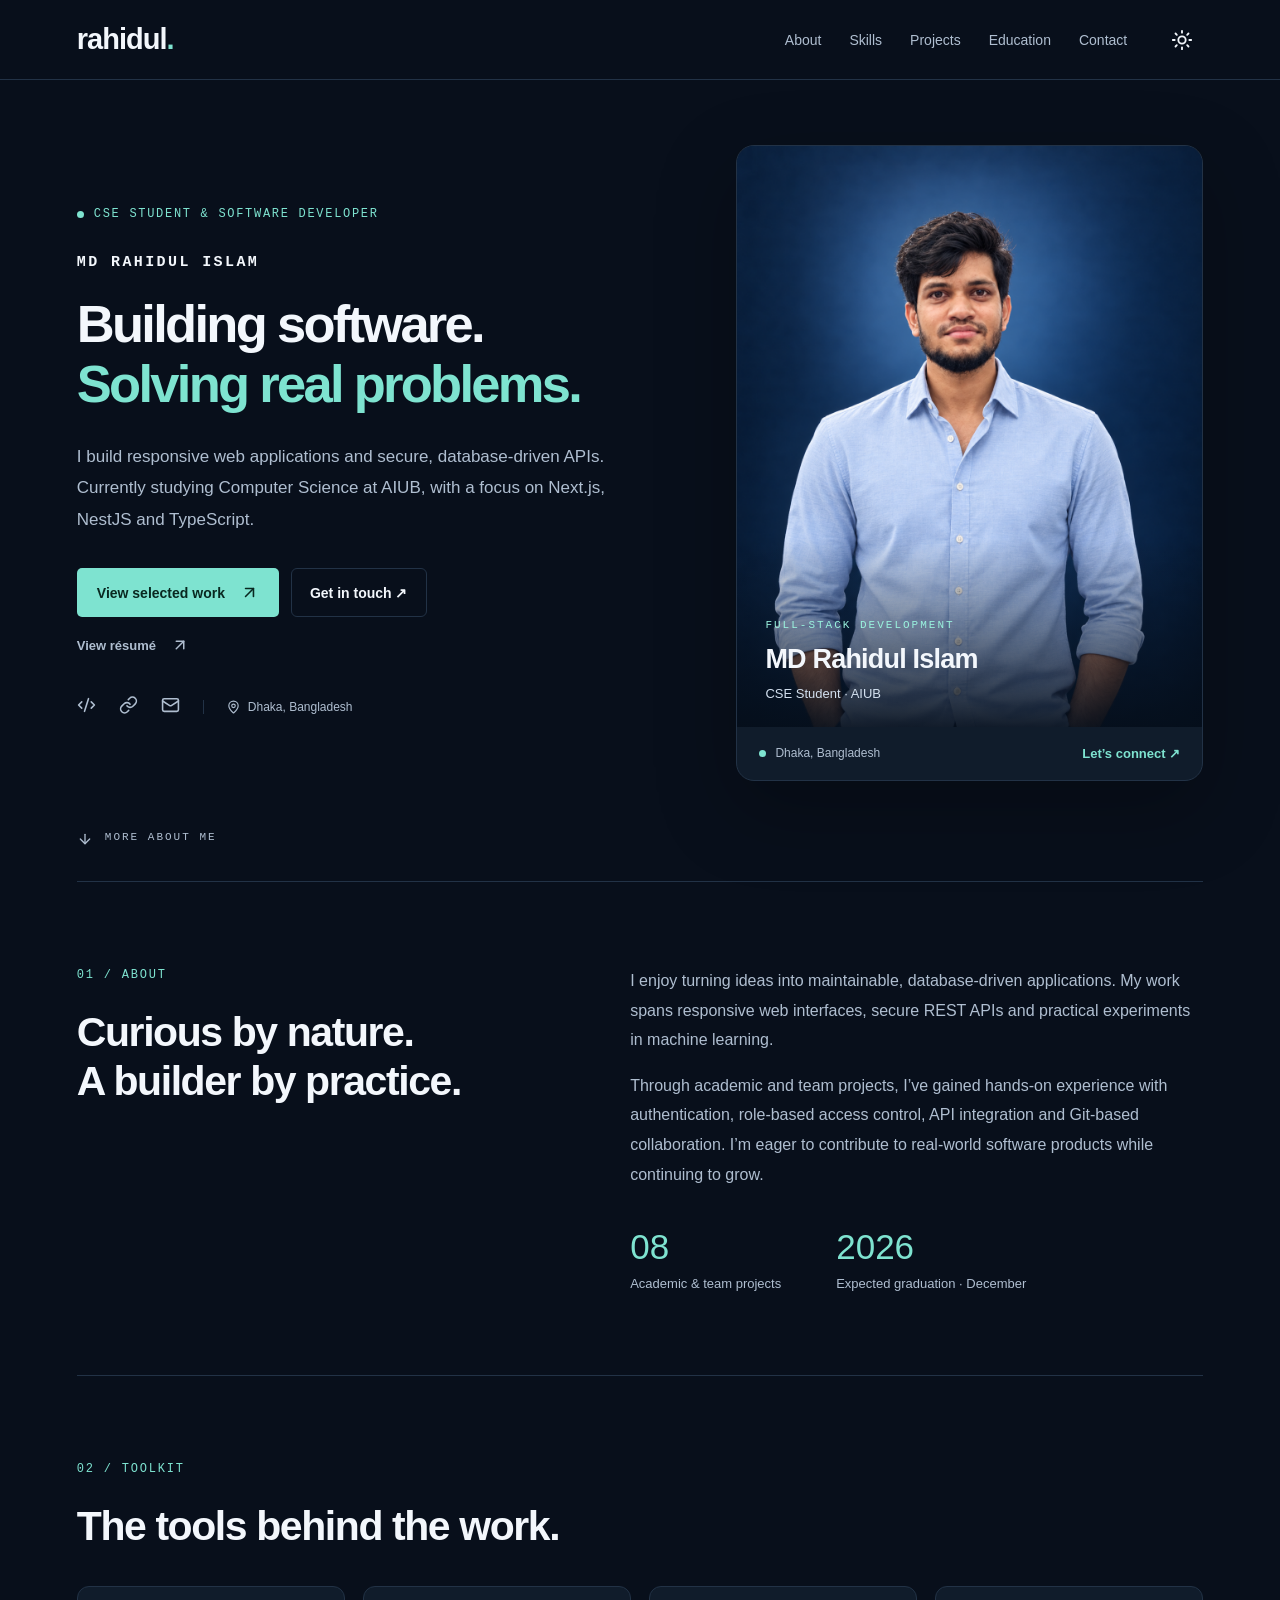
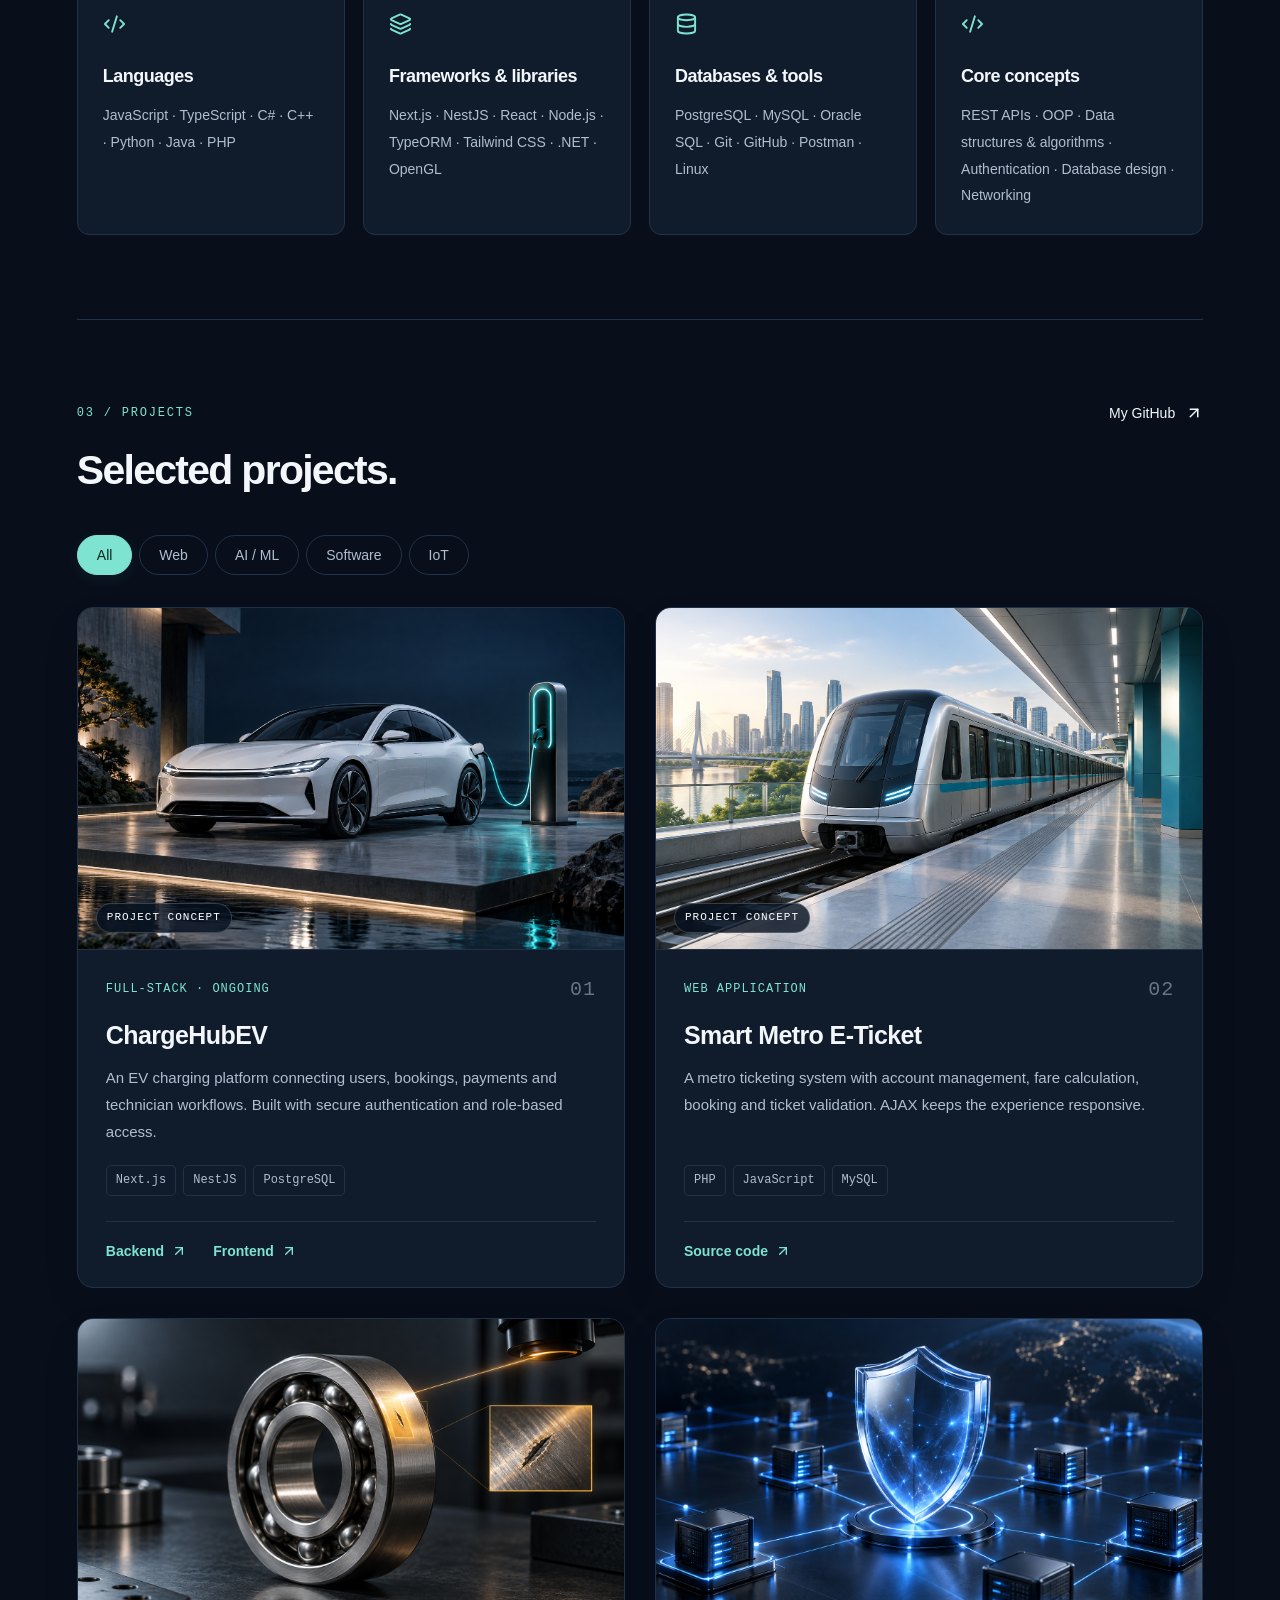
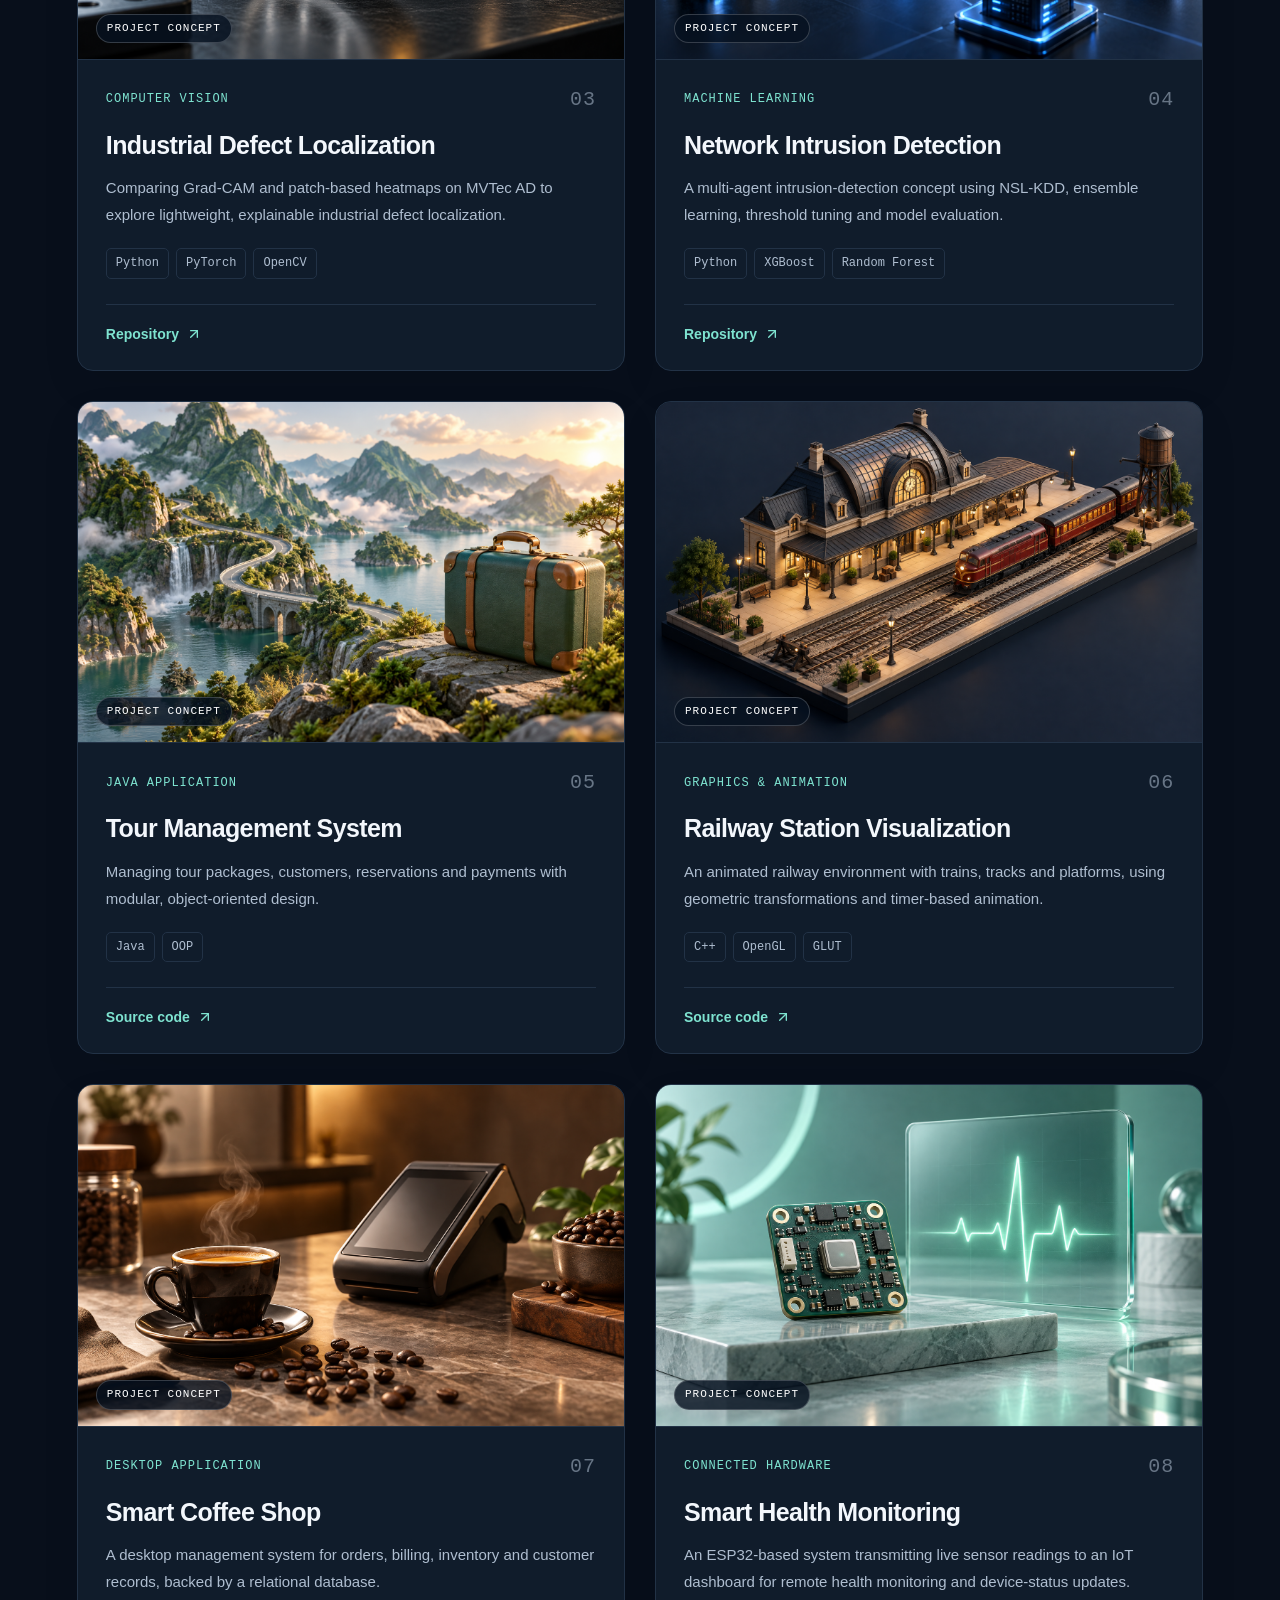
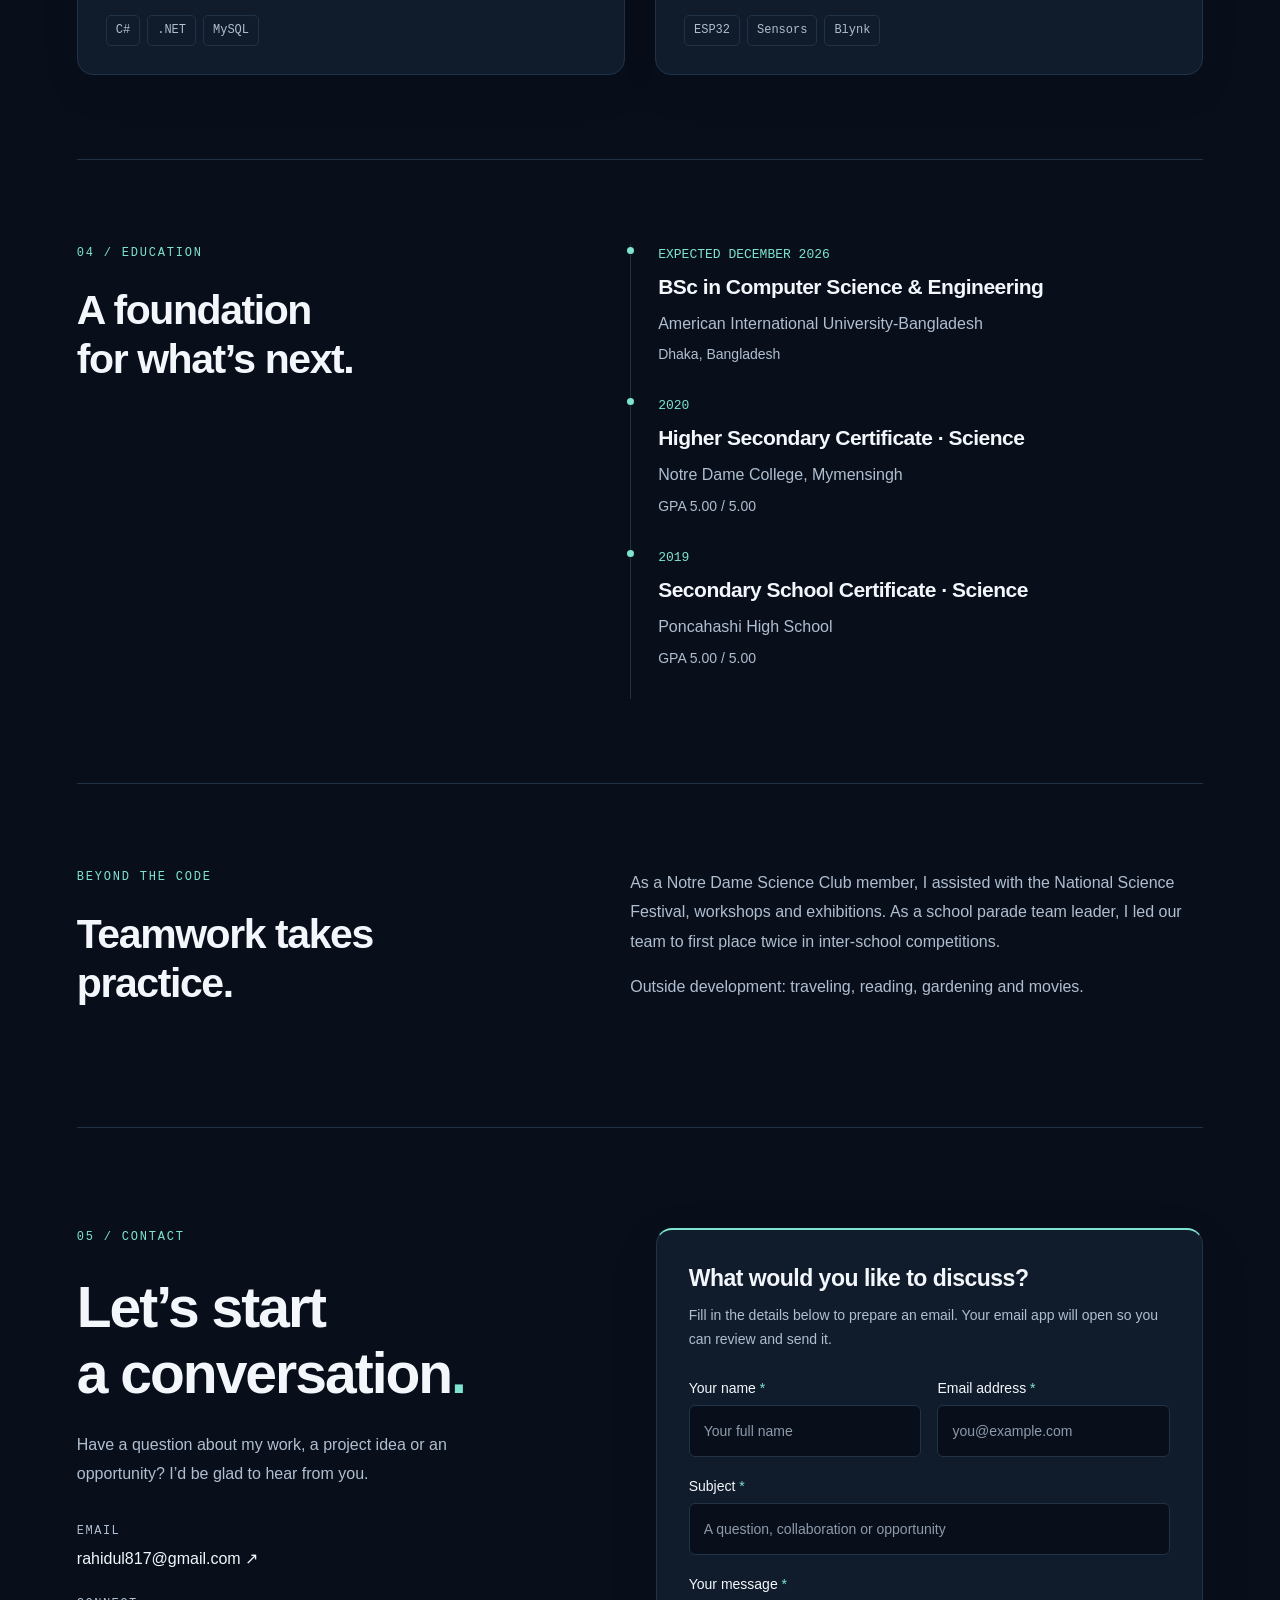
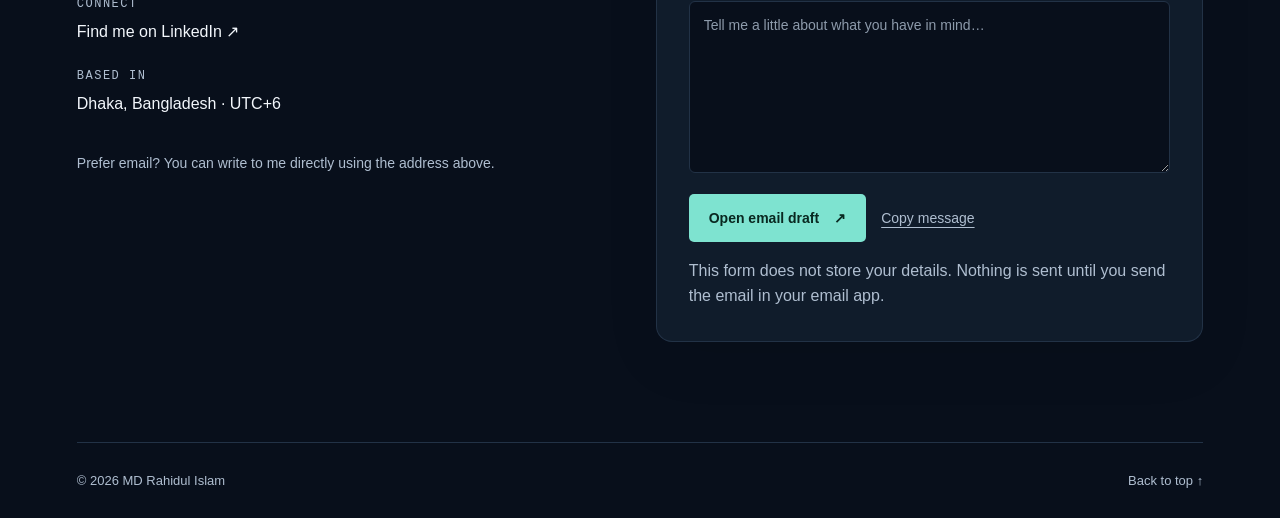
==== commit 0f738133: "Add files via upload" ====
--- a/index.html
+++ b/index.html
@@ -1,5 +1,5 @@
 <!doctype html>
-<html lang="en"><head><meta charset="UTF-8"><meta name="viewport" content="width=device-width, initial-scale=1"><meta name="description" content="MD Rahidul Islam, CSE student at AIUB. Full-stack development, secure APIs and machine-learning projects."><link rel="canonical" href="https://rahidul817.github.io/Portfolio/"><meta property="og:title" content="MD Rahidul Islam | Full-stack Developer"><meta property="og:description" content="Explore web development, software and machine-learning projects. Get in touch for questions and collaborations."><meta property="og:type" content="website"><meta name="theme-color" content="#0a1220"><title>MD Rahidul Islam | Software Developer</title><link rel="icon" href="./favicon.svg" type="image/svg+xml"><link rel="stylesheet" href="./style.css"><script src="./script.js" defer></script></head><body><div class="portfolio"><a class="skip" href="#main">Skip to content</a><header><a class="brand" href="#home">rahidul<span>.</span></a><nav aria-label="Main navigation"><a href="#about">About</a><a href="#skills">Skills</a><a href="#projects">Projects</a><a href="#education">Education</a><a href="#contact">Contact</a></nav><button type="button" class="theme" aria-label="Use light theme"><svg xmlns="http://www.w3.org/2000/svg" width="24" height="24" viewBox="0 0 24 24" fill="none" stroke="currentColor" stroke-width="2" stroke-linecap="round" stroke-linejoin="round" class="lucide lucide-sun" aria-hidden="true"><circle cx="12" cy="12" r="4"></circle><path d="M12 2v2"></path><path d="M12 20v2"></path><path d="m4.93 4.93 1.41 1.41"></path><path d="m17.66 17.66 1.41 1.41"></path><path d="M2 12h2"></path><path d="M20 12h2"></path><path d="m6.34 17.66-1.41 1.41"></path><path d="m19.07 4.93-1.41 1.41"></path></svg></button></header><main id="main"><section class="hero wrap" id="home"><div class="intro"><p class="eyebrow"><span class="dot"></span> CSE STUDENT &amp; SOFTWARE DEVELOPER</p><p class="hello">MD RAHIDUL ISLAM</p><h1>Full-stack developer.<br/><span>Built on curiosity.</span></h1><p class="lead">I build responsive web applications and secure, database-driven APIs. Currently studying Computer Science at AIUB, with a focus on Next.js, NestJS and TypeScript.</p><div class="actions"><a class="primary" href="#projects">View selected work <svg xmlns="http://www.w3.org/2000/svg" width="19" height="19" viewBox="0 0 24 24" fill="none" stroke="currentColor" stroke-width="2" stroke-linecap="round" stroke-linejoin="round" class="lucide lucide-arrow-up-right" aria-hidden="true"><path d="M7 7h10v10"></path><path d="M7 17 17 7"></path></svg></a><a class="secondary" href="./resume.html" target="_blank" rel="noreferrer">View résumé <svg xmlns="http://www.w3.org/2000/svg" width="18" height="18" viewBox="0 0 24 24" fill="none" stroke="currentColor" stroke-width="2" stroke-linecap="round" stroke-linejoin="round" class="lucide lucide-arrow-up-right" aria-hidden="true"><path d="M7 7h10v10"></path><path d="M7 17 17 7"></path></svg></a></div><div class="social"><a href="https://github.com/rahidul817" aria-label="GitHub"><svg xmlns="http://www.w3.org/2000/svg" width="24" height="24" viewBox="0 0 24 24" fill="none" stroke="currentColor" stroke-width="2" stroke-linecap="round" stroke-linejoin="round" class="lucide lucide-code-xml" aria-hidden="true"><path d="m18 16 4-4-4-4"></path><path d="m6 8-4 4 4 4"></path><path d="m14.5 4-5 16"></path></svg></a><a href="https://www.linkedin.com/in/md-rahidul-islam-91201926b/" aria-label="LinkedIn"><svg xmlns="http://www.w3.org/2000/svg" width="24" height="24" viewBox="0 0 24 24" fill="none" stroke="currentColor" stroke-width="2" stroke-linecap="round" stroke-linejoin="round" class="lucide lucide-link" aria-hidden="true"><path d="M10 13a5 5 0 0 0 7.54.54l3-3a5 5 0 0 0-7.07-7.07l-1.72 1.71"></path><path d="M14 11a5 5 0 0 0-7.54-.54l-3 3a5 5 0 0 0 7.07 7.07l1.71-1.71"></path></svg></a><a href="mailto:rahidul817@gmail.com" aria-label="Email"><svg xmlns="http://www.w3.org/2000/svg" width="24" height="24" viewBox="0 0 24 24" fill="none" stroke="currentColor" stroke-width="2" stroke-linecap="round" stroke-linejoin="round" class="lucide lucide-mail" aria-hidden="true"><path d="m22 7-8.991 5.727a2 2 0 0 1-2.009 0L2 7"></path><rect x="2" y="4" width="20" height="16" rx="2"></rect></svg></a><span><svg xmlns="http://www.w3.org/2000/svg" width="14" height="14" viewBox="0 0 24 24" fill="none" stroke="currentColor" stroke-width="2" stroke-linecap="round" stroke-linejoin="round" class="lucide lucide-map-pin" aria-hidden="true"><path d="M20 10c0 4.993-5.539 10.193-7.399 11.799a1 1 0 0 1-1.202 0C9.539 20.193 4 14.993 4 10a8 8 0 0 1 16 0"></path><circle cx="12" cy="10" r="3"></circle></svg> Dhaka, Bangladesh</span></div></div><aside class="profile"><div class="profile-top"><span>DEVELOPER PROFILE</span><svg xmlns="http://www.w3.org/2000/svg" width="21" height="21" viewBox="0 0 24 24" fill="none" stroke="currentColor" stroke-width="2" stroke-linecap="round" stroke-linejoin="round" class="lucide lucide-code-xml" aria-hidden="true"><path d="m18 16 4-4-4-4"></path><path d="m6 8-4 4 4 4"></path><path d="m14.5 4-5 16"></path></svg></div><div class="monogram" aria-label="Rahidul Islam initials">RI<span>.</span></div><div class="profile-bottom"><p>MD Rahidul Islam</p><span>Full-stack development</span><div class="stack"><span>Next.js</span><span>NestJS</span><span>TypeScript</span></div></div><div class="profile-note"><span class="dot"></span> Learning. Building. Improving.</div></aside><a class="scroll" href="#about"><svg xmlns="http://www.w3.org/2000/svg" width="16" height="16" viewBox="0 0 24 24" fill="none" stroke="currentColor" stroke-width="2" stroke-linecap="round" stroke-linejoin="round" class="lucide lucide-arrow-down" aria-hidden="true"><path d="M12 5v14"></path><path d="m19 12-7 7-7-7"></path></svg> MORE ABOUT ME</a></section><section id="about" class="wrap section about"><div><p class="eyebrow">01 / ABOUT</p><h2>Curious by nature.<br/>A builder by practice.</h2></div><div><p>I enjoy turning ideas into maintainable, database-driven applications. My work spans responsive web interfaces, secure REST APIs and practical experiments in machine learning.</p><p>Through academic and team projects, I’ve gained hands-on experience with authentication, role-based access control, API integration and Git-based collaboration. I’m eager to contribute to real-world software products while continuing to grow.</p><div class="facts"><div><strong>08</strong><span>Academic &amp; team projects</span></div><div><strong>2026</strong><span>Expected graduation · December</span></div></div></div></section><section class="wrap section" id="skills"><p class="eyebrow">02 / TOOLKIT</p><h2>The tools behind the work.</h2><div class="skills"><article><svg xmlns="http://www.w3.org/2000/svg" width="24" height="24" viewBox="0 0 24 24" fill="none" stroke="currentColor" stroke-width="2" stroke-linecap="round" stroke-linejoin="round" class="lucide lucide-code-xml" aria-hidden="true"><path d="m18 16 4-4-4-4"></path><path d="m6 8-4 4 4 4"></path><path d="m14.5 4-5 16"></path></svg><h3>Languages</h3><p>JavaScript · TypeScript · C# · C++ · Python · Java · PHP</p></article><article><svg xmlns="http://www.w3.org/2000/svg" width="24" height="24" viewBox="0 0 24 24" fill="none" stroke="currentColor" stroke-width="2" stroke-linecap="round" stroke-linejoin="round" class="lucide lucide-layers" aria-hidden="true"><path d="M12.83 2.18a2 2 0 0 0-1.66 0L2.6 6.08a1 1 0 0 0 0 1.83l8.58 3.91a2 2 0 0 0 1.66 0l8.58-3.9a1 1 0 0 0 0-1.83z"></path><path d="M2 12a1 1 0 0 0 .58.91l8.6 3.91a2 2 0 0 0 1.65 0l8.58-3.9A1 1 0 0 0 22 12"></path><path d="M2 17a1 1 0 0 0 .58.91l8.6 3.91a2 2 0 0 0 1.65 0l8.58-3.9A1 1 0 0 0 22 17"></path></svg><h3>Frameworks &amp; libraries</h3><p>Next.js · NestJS · React · Node.js · TypeORM · Tailwind CSS · .NET · OpenGL</p></article><article><svg xmlns="http://www.w3.org/2000/svg" width="24" height="24" viewBox="0 0 24 24" fill="none" stroke="currentColor" stroke-width="2" stroke-linecap="round" stroke-linejoin="round" class="lucide lucide-database" aria-hidden="true"><ellipse cx="12" cy="5" rx="9" ry="3"></ellipse><path d="M3 5V19A9 3 0 0 0 21 19V5"></path><path d="M3 12A9 3 0 0 0 21 12"></path></svg><h3>Databases &amp; tools</h3><p>PostgreSQL · MySQL · Oracle SQL · Git · GitHub · Postman · Linux</p></article><article><svg xmlns="http://www.w3.org/2000/svg" width="24" height="24" viewBox="0 0 24 24" fill="none" stroke="currentColor" stroke-width="2" stroke-linecap="round" stroke-linejoin="round" class="lucide lucide-code-xml" aria-hidden="true"><path d="m18 16 4-4-4-4"></path><path d="m6 8-4 4 4 4"></path><path d="m14.5 4-5 16"></path></svg><h3>Core concepts</h3><p>REST APIs · OOP · Data structures &amp; algorithms · Authentication · Database design · Networking</p></article></div></section><section class="wrap section" id="projects"><div class="section-heading"><div><p class="eyebrow">03 / PROJECTS</p><h2>Selected projects.</h2></div><a class="text-link" href="https://github.com/rahidul817">My GitHub <svg xmlns="http://www.w3.org/2000/svg" width="18" height="18" viewBox="0 0 24 24" fill="none" stroke="currentColor" stroke-width="2" stroke-linecap="round" stroke-linejoin="round" class="lucide lucide-arrow-up-right" aria-hidden="true"><path d="M7 7h10v10"></path><path d="M7 17 17 7"></path></svg></a></div><div class="filters" aria-label="Filter projects"><button type="button" aria-pressed="true" class="selected">All</button><button type="button" aria-pressed="false" class="">Web</button><button type="button" aria-pressed="false" class="">AI / ML</button><button type="button" aria-pressed="false" class="">Software</button><button type="button" aria-pressed="false" class="">IoT</button></div><div class="projects" aria-live="polite"><article data-category="Web" class="project"><div class="project-top"><span>FULL-STACK · ONGOING</span><span class="project-number">01</span></div><h3>ChargeHubEV</h3><p>An EV charging platform connecting users, bookings, payments and technician workflows. Built with secure authentication and role-based access.</p><div class="tags"><span>Next.js</span><span>NestJS</span><span>PostgreSQL</span></div><div class="project-links"><a href="https://github.com/ar-sohan/ChargeHub---EV-Charging-Networkbackend" target="_blank" rel="noreferrer">Backend<svg xmlns="http://www.w3.org/2000/svg" width="16" height="16" viewBox="0 0 24 24" fill="none" stroke="currentColor" stroke-width="2" stroke-linecap="round" stroke-linejoin="round" class="lucide lucide-arrow-up-right" aria-hidden="true"><path d="M7 7h10v10"></path><path d="M7 17 17 7"></path></svg></a><a href="https://github.com/ar-sohan/Chraging_Hub_Frontend" target="_blank" rel="noreferrer">Frontend<svg xmlns="http://www.w3.org/2000/svg" width="16" height="16" viewBox="0 0 24 24" fill="none" stroke="currentColor" stroke-width="2" stroke-linecap="round" stroke-linejoin="round" class="lucide lucide-arrow-up-right" aria-hidden="true"><path d="M7 7h10v10"></path><path d="M7 17 17 7"></path></svg></a></div></article><article data-category="Web" class="project"><div class="project-top"><span>WEB APPLICATION</span><span class="project-number">02</span></div><h3>Smart Metro E-Ticket</h3><p>A metro ticketing system with account management, fare calculation, booking and ticket validation. AJAX keeps the experience responsive.</p><div class="tags"><span>PHP</span><span>JavaScript</span><span>MySQL</span></div><div class="project-links"><a href="https://github.com/SadiaTabas/Dhaka-Metro-Rail" target="_blank" rel="noreferrer">Source code<svg xmlns="http://www.w3.org/2000/svg" width="16" height="16" viewBox="0 0 24 24" fill="none" stroke="currentColor" stroke-width="2" stroke-linecap="round" stroke-linejoin="round" class="lucide lucide-arrow-up-right" aria-hidden="true"><path d="M7 7h10v10"></path><path d="M7 17 17 7"></path></svg></a></div></article><article data-category="AI / ML" class="project"><div class="project-top"><span>COMPUTER VISION</span><span class="project-number">03</span></div><h3>Industrial Defect Localization</h3><p>Comparing Grad-CAM and patch-based heatmaps on MVTec AD to explore lightweight, explainable industrial defect localization.</p><div class="tags"><span>Python</span><span>PyTorch</span><span>OpenCV</span></div><div class="project-links"><a href="https://github.com/rahidul817/CVPR" target="_blank" rel="noreferrer">Repository<svg xmlns="http://www.w3.org/2000/svg" width="16" height="16" viewBox="0 0 24 24" fill="none" stroke="currentColor" stroke-width="2" stroke-linecap="round" stroke-linejoin="round" class="lucide lucide-arrow-up-right" aria-hidden="true"><path d="M7 7h10v10"></path><path d="M7 17 17 7"></path></svg></a></div></article><article data-category="AI / ML" class="project"><div class="project-top"><span>MACHINE LEARNING</span><span class="project-number">04</span></div><h3>Network Intrusion Detection</h3><p>A multi-agent intrusion-detection concept using NSL-KDD, ensemble learning, threshold tuning and model evaluation.</p><div class="tags"><span>Python</span><span>XGBoost</span><span>Random Forest</span></div><div class="project-links"><a href="https://github.com/rahidul817/ML" target="_blank" rel="noreferrer">Repository<svg xmlns="http://www.w3.org/2000/svg" width="16" height="16" viewBox="0 0 24 24" fill="none" stroke="currentColor" stroke-width="2" stroke-linecap="round" stroke-linejoin="round" class="lucide lucide-arrow-up-right" aria-hidden="true"><path d="M7 7h10v10"></path><path d="M7 17 17 7"></path></svg></a></div></article><article data-category="Software" class="project"><div class="project-top"><span>JAVA APPLICATION</span><span class="project-number">05</span></div><h3>Tour Management System</h3><p>Managing tour packages, customers, reservations and payments with modular, object-oriented design.</p><div class="tags"><span>Java</span><span>OOP</span></div><div class="project-links"><a href="https://github.com/rahidul817/Tour_Management-_System" target="_blank" rel="noreferrer">Source code<svg xmlns="http://www.w3.org/2000/svg" width="16" height="16" viewBox="0 0 24 24" fill="none" stroke="currentColor" stroke-width="2" stroke-linecap="round" stroke-linejoin="round" class="lucide lucide-arrow-up-right" aria-hidden="true"><path d="M7 7h10v10"></path><path d="M7 17 17 7"></path></svg></a></div></article><article data-category="Software" class="project"><div class="project-top"><span>GRAPHICS &amp; ANIMATION</span><span class="project-number">06</span></div><h3>Railway Station Visualization</h3><p>An animated railway environment with trains, tracks and platforms, using geometric transformations and timer-based animation.</p><div class="tags"><span>C++</span><span>OpenGL</span><span>GLUT</span></div><div class="project-links"><a href="https://github.com/rahidul817/Railway_Station-OpenGL-Project" target="_blank" rel="noreferrer">Source code<svg xmlns="http://www.w3.org/2000/svg" width="16" height="16" viewBox="0 0 24 24" fill="none" stroke="currentColor" stroke-width="2" stroke-linecap="round" stroke-linejoin="round" class="lucide lucide-arrow-up-right" aria-hidden="true"><path d="M7 7h10v10"></path><path d="M7 17 17 7"></path></svg></a></div></article><article data-category="Software" class="project"><div class="project-top"><span>DESKTOP APPLICATION</span><span class="project-number">07</span></div><h3>Smart Coffee Shop</h3><p>A desktop management system for orders, billing, inventory and customer records, backed by a relational database.</p><div class="tags"><span>C#</span><span>.NET</span><span>MySQL</span></div><div class="project-links"></div></article><article data-category="IoT" class="project"><div class="project-top"><span>CONNECTED HARDWARE</span><span class="project-number">08</span></div><h3>Smart Health Monitoring</h3><p>An ESP32-based system transmitting live sensor readings to an IoT dashboard for remote health monitoring and device-status updates.</p><div class="tags"><span>ESP32</span><span>Sensors</span><span>Blynk</span></div><div class="project-links"></div></article></div></section><section class="wrap section education" id="education"><div><p class="eyebrow">04 / EDUCATION</p><h2>A foundation<br/>for what’s next.</h2></div><div class="timeline"><article><span>EXPECTED DECEMBER 2026</span><h3>BSc in Computer Science &amp; Engineering</h3><p>American International University-Bangladesh</p><small>Dhaka, Bangladesh</small></article><article><span>2020</span><h3>Higher Secondary Certificate · Science</h3><p>Notre Dame College, Mymensingh</p><small>GPA 5.00 / 5.00</small></article><article><span>2019</span><h3>Secondary School Certificate · Science</h3><p>Poncahashi High School</p><small>GPA 5.00 / 5.00</small></article></div></section><section class="wrap section beyond"><div><p class="eyebrow">BEYOND THE CODE</p><h2>Teamwork takes practice.</h2></div><div><p>As a Notre Dame Science Club member, I assisted with the National Science Festival, workshops and exhibitions. As a school parade team leader, I led our team to first place twice in inter-school competitions.</p><p class="muted">Outside development: traveling, reading, gardening and movies.</p></div></section><section id="contact" class="wrap contact contact-section" aria-labelledby="contact-heading">
+<html lang="en"><head><meta charset="UTF-8"><meta name="viewport" content="width=device-width, initial-scale=1"><meta name="description" content="MD Rahidul Islam, CSE student at AIUB. Full-stack development, secure APIs and machine-learning projects."><link rel="canonical" href="https://rahidul817.github.io/Portfolio/"><meta property="og:title" content="MD Rahidul Islam | Full-stack Developer"><meta property="og:description" content="Explore web development, software and machine-learning projects. Get in touch for questions and collaborations."><meta property="og:type" content="website"><meta name="theme-color" content="#0a1220"><title>MD Rahidul Islam | Software Developer</title><link rel="icon" href="./favicon.svg" type="image/svg+xml"><link rel="stylesheet" href="./style.css?v=portrait3"><script src="./script.js?v=portrait3" defer></script></head><body><div class="portfolio"><a class="skip" href="#main">Skip to content</a><header><a class="brand" href="#home">rahidul<span>.</span></a><nav aria-label="Main navigation"><a href="#about">About</a><a href="#skills">Skills</a><a href="#projects">Projects</a><a href="#education">Education</a><a href="#contact">Contact</a></nav><button type="button" class="theme" aria-label="Use light theme"><svg xmlns="http://www.w3.org/2000/svg" width="24" height="24" viewBox="0 0 24 24" fill="none" stroke="currentColor" stroke-width="2" stroke-linecap="round" stroke-linejoin="round" class="lucide lucide-sun" aria-hidden="true"><circle cx="12" cy="12" r="4"></circle><path d="M12 2v2"></path><path d="M12 20v2"></path><path d="m4.93 4.93 1.41 1.41"></path><path d="m17.66 17.66 1.41 1.41"></path><path d="M2 12h2"></path><path d="M20 12h2"></path><path d="m6.34 17.66-1.41 1.41"></path><path d="m19.07 4.93-1.41 1.41"></path></svg></button></header><main id="main"><section class="hero wrap" id="home"><div class="intro"><p class="eyebrow"><span class="dot"></span> CSE STUDENT &amp; SOFTWARE DEVELOPER</p><p class="hello">MD RAHIDUL ISLAM</p><h1>Building software.<br/><span>Solving real problems.</span></h1><p class="lead">I build responsive web applications and secure, database-driven APIs. Currently studying Computer Science at AIUB, with a focus on Next.js, NestJS and TypeScript.</p><div class="actions"><a class="primary" href="#projects">View selected work <svg xmlns="http://www.w3.org/2000/svg" width="19" height="19" viewBox="0 0 24 24" fill="none" stroke="currentColor" stroke-width="2" stroke-linecap="round" stroke-linejoin="round" class="lucide lucide-arrow-up-right" aria-hidden="true"><path d="M7 7h10v10"></path><path d="M7 17 17 7"></path></svg></a><a class="hero-contact" href="#contact">Get in touch ↗</a><a class="secondary" href="./resume.html" target="_blank" rel="noreferrer">View résumé <svg xmlns="http://www.w3.org/2000/svg" width="18" height="18" viewBox="0 0 24 24" fill="none" stroke="currentColor" stroke-width="2" stroke-linecap="round" stroke-linejoin="round" class="lucide lucide-arrow-up-right" aria-hidden="true"><path d="M7 7h10v10"></path><path d="M7 17 17 7"></path></svg></a></div><div class="social"><a href="https://github.com/rahidul817" aria-label="GitHub"><svg xmlns="http://www.w3.org/2000/svg" width="24" height="24" viewBox="0 0 24 24" fill="none" stroke="currentColor" stroke-width="2" stroke-linecap="round" stroke-linejoin="round" class="lucide lucide-code-xml" aria-hidden="true"><path d="m18 16 4-4-4-4"></path><path d="m6 8-4 4 4 4"></path><path d="m14.5 4-5 16"></path></svg></a><a href="https://www.linkedin.com/in/md-rahidul-islam-91201926b/" aria-label="LinkedIn"><svg xmlns="http://www.w3.org/2000/svg" width="24" height="24" viewBox="0 0 24 24" fill="none" stroke="currentColor" stroke-width="2" stroke-linecap="round" stroke-linejoin="round" class="lucide lucide-link" aria-hidden="true"><path d="M10 13a5 5 0 0 0 7.54.54l3-3a5 5 0 0 0-7.07-7.07l-1.72 1.71"></path><path d="M14 11a5 5 0 0 0-7.54-.54l-3 3a5 5 0 0 0 7.07 7.07l1.71-1.71"></path></svg></a><a href="mailto:rahidul817@gmail.com" aria-label="Email"><svg xmlns="http://www.w3.org/2000/svg" width="24" height="24" viewBox="0 0 24 24" fill="none" stroke="currentColor" stroke-width="2" stroke-linecap="round" stroke-linejoin="round" class="lucide lucide-mail" aria-hidden="true"><path d="m22 7-8.991 5.727a2 2 0 0 1-2.009 0L2 7"></path><rect x="2" y="4" width="20" height="16" rx="2"></rect></svg></a><span><svg xmlns="http://www.w3.org/2000/svg" width="14" height="14" viewBox="0 0 24 24" fill="none" stroke="currentColor" stroke-width="2" stroke-linecap="round" stroke-linejoin="round" class="lucide lucide-map-pin" aria-hidden="true"><path d="M20 10c0 4.993-5.539 10.193-7.399 11.799a1 1 0 0 1-1.202 0C9.539 20.193 4 14.993 4 10a8 8 0 0 1 16 0"></path><circle cx="12" cy="10" r="3"></circle></svg> Dhaka, Bangladesh</span></div></div><aside class="profile portrait-profile" aria-label="MD Rahidul Islam profile"><div class="portrait-frame"><img class="portrait-photo" src="./rahidul-semi-formal.png" alt="MD Rahidul Islam in a pale blue shirt with a modern textured hairstyle" width="1122" height="1402" fetchpriority="high" decoding="async"/><div class="portrait-caption"><span>FULL-STACK DEVELOPMENT</span><p>MD Rahidul Islam</p><small>CSE Student · AIUB</small></div></div><div class="portrait-footer"><span class="dot"></span><span>Dhaka, Bangladesh</span><a href="#contact">Let’s connect ↗</a></div></aside><a class="scroll" href="#about"><svg xmlns="http://www.w3.org/2000/svg" width="16" height="16" viewBox="0 0 24 24" fill="none" stroke="currentColor" stroke-width="2" stroke-linecap="round" stroke-linejoin="round" class="lucide lucide-arrow-down" aria-hidden="true"><path d="M12 5v14"></path><path d="m19 12-7 7-7-7"></path></svg> MORE ABOUT ME</a></section><section id="about" class="wrap section about"><div><p class="eyebrow">01 / ABOUT</p><h2>Curious by nature.<br/>A builder by practice.</h2></div><div><p>I enjoy turning ideas into maintainable, database-driven applications. My work spans responsive web interfaces, secure REST APIs and practical experiments in machine learning.</p><p>Through academic and team projects, I’ve gained hands-on experience with authentication, role-based access control, API integration and Git-based collaboration. I’m eager to contribute to real-world software products while continuing to grow.</p><div class="facts"><div><strong>08</strong><span>Academic &amp; team projects</span></div><div><strong>2026</strong><span>Expected graduation · December</span></div></div></div></section><section class="wrap section" id="skills"><p class="eyebrow">02 / TOOLKIT</p><h2>The tools behind the work.</h2><div class="skills"><article><svg xmlns="http://www.w3.org/2000/svg" width="24" height="24" viewBox="0 0 24 24" fill="none" stroke="currentColor" stroke-width="2" stroke-linecap="round" stroke-linejoin="round" class="lucide lucide-code-xml" aria-hidden="true"><path d="m18 16 4-4-4-4"></path><path d="m6 8-4 4 4 4"></path><path d="m14.5 4-5 16"></path></svg><h3>Languages</h3><p>JavaScript · TypeScript · C# · C++ · Python · Java · PHP</p></article><article><svg xmlns="http://www.w3.org/2000/svg" width="24" height="24" viewBox="0 0 24 24" fill="none" stroke="currentColor" stroke-width="2" stroke-linecap="round" stroke-linejoin="round" class="lucide lucide-layers" aria-hidden="true"><path d="M12.83 2.18a2 2 0 0 0-1.66 0L2.6 6.08a1 1 0 0 0 0 1.83l8.58 3.91a2 2 0 0 0 1.66 0l8.58-3.9a1 1 0 0 0 0-1.83z"></path><path d="M2 12a1 1 0 0 0 .58.91l8.6 3.91a2 2 0 0 0 1.65 0l8.58-3.9A1 1 0 0 0 22 12"></path><path d="M2 17a1 1 0 0 0 .58.91l8.6 3.91a2 2 0 0 0 1.65 0l8.58-3.9A1 1 0 0 0 22 17"></path></svg><h3>Frameworks &amp; libraries</h3><p>Next.js · NestJS · React · Node.js · TypeORM · Tailwind CSS · .NET · OpenGL</p></article><article><svg xmlns="http://www.w3.org/2000/svg" width="24" height="24" viewBox="0 0 24 24" fill="none" stroke="currentColor" stroke-width="2" stroke-linecap="round" stroke-linejoin="round" class="lucide lucide-database" aria-hidden="true"><ellipse cx="12" cy="5" rx="9" ry="3"></ellipse><path d="M3 5V19A9 3 0 0 0 21 19V5"></path><path d="M3 12A9 3 0 0 0 21 12"></path></svg><h3>Databases &amp; tools</h3><p>PostgreSQL · MySQL · Oracle SQL · Git · GitHub · Postman · Linux</p></article><article><svg xmlns="http://www.w3.org/2000/svg" width="24" height="24" viewBox="0 0 24 24" fill="none" stroke="currentColor" stroke-width="2" stroke-linecap="round" stroke-linejoin="round" class="lucide lucide-code-xml" aria-hidden="true"><path d="m18 16 4-4-4-4"></path><path d="m6 8-4 4 4 4"></path><path d="m14.5 4-5 16"></path></svg><h3>Core concepts</h3><p>REST APIs · OOP · Data structures &amp; algorithms · Authentication · Database design · Networking</p></article></div></section><section class="wrap section" id="projects"><div class="section-heading"><div><p class="eyebrow">03 / PROJECTS</p><h2>Selected projects.</h2></div><a class="text-link" href="https://github.com/rahidul817">My GitHub <svg xmlns="http://www.w3.org/2000/svg" width="18" height="18" viewBox="0 0 24 24" fill="none" stroke="currentColor" stroke-width="2" stroke-linecap="round" stroke-linejoin="round" class="lucide lucide-arrow-up-right" aria-hidden="true"><path d="M7 7h10v10"></path><path d="M7 17 17 7"></path></svg></a></div><div class="filters" aria-label="Filter projects"><button type="button" aria-pressed="true" class="selected">All</button><button type="button" aria-pressed="false" class="">Web</button><button type="button" aria-pressed="false" class="">AI / ML</button><button type="button" aria-pressed="false" class="">Software</button><button type="button" aria-pressed="false" class="">IoT</button></div><div class="projects" aria-live="polite"><article data-category="Web" class="project"><figure class="project-cover"><img src="./project-ev.png" alt="Electric car beside an illuminated charging station" width="1536" height="1024" loading="lazy" decoding="async"/><figcaption>Project concept</figcaption></figure><div class="project-body"><div class="project-top"><span>FULL-STACK · ONGOING</span><span class="project-number">01</span></div><h3>ChargeHubEV</h3><p>An EV charging platform connecting users, bookings, payments and technician workflows. Built with secure authentication and role-based access.</p><div class="tags"><span>Next.js</span><span>NestJS</span><span>PostgreSQL</span></div><div class="project-links"><a href="https://github.com/ar-sohan/ChargeHub---EV-Charging-Networkbackend" target="_blank" rel="noreferrer">Backend<svg xmlns="http://www.w3.org/2000/svg" width="16" height="16" viewBox="0 0 24 24" fill="none" stroke="currentColor" stroke-width="2" stroke-linecap="round" stroke-linejoin="round" class="lucide lucide-arrow-up-right" aria-hidden="true"><path d="M7 7h10v10"></path><path d="M7 17 17 7"></path></svg></a><a href="https://github.com/ar-sohan/Chraging_Hub_Frontend" target="_blank" rel="noreferrer">Frontend<svg xmlns="http://www.w3.org/2000/svg" width="16" height="16" viewBox="0 0 24 24" fill="none" stroke="currentColor" stroke-width="2" stroke-linecap="round" stroke-linejoin="round" class="lucide lucide-arrow-up-right" aria-hidden="true"><path d="M7 7h10v10"></path><path d="M7 17 17 7"></path></svg></a></div></div></article><article data-category="Web" class="project"><figure class="project-cover"><img src="./project-metro.png" alt="Modern silver metro train at a contemporary station" width="1536" height="1024" loading="lazy" decoding="async"/><figcaption>Project concept</figcaption></figure><div class="project-body"><div class="project-top"><span>WEB APPLICATION</span><span class="project-number">02</span></div><h3>Smart Metro E-Ticket</h3><p>A metro ticketing system with account management, fare calculation, booking and ticket validation. AJAX keeps the experience responsive.</p><div class="tags"><span>PHP</span><span>JavaScript</span><span>MySQL</span></div><div class="project-links"><a href="https://github.com/SadiaTabas/Dhaka-Metro-Rail" target="_blank" rel="noreferrer">Source code<svg xmlns="http://www.w3.org/2000/svg" width="16" height="16" viewBox="0 0 24 24" fill="none" stroke="currentColor" stroke-width="2" stroke-linecap="round" stroke-linejoin="round" class="lucide lucide-arrow-up-right" aria-hidden="true"><path d="M7 7h10v10"></path><path d="M7 17 17 7"></path></svg></a></div></div></article><article data-category="AI / ML" class="project"><figure class="project-cover"><img src="./project-vision.png" alt="Optical inspection of a defect in a metal bearing" width="1536" height="1024" loading="lazy" decoding="async"/><figcaption>Project concept</figcaption></figure><div class="project-body"><div class="project-top"><span>COMPUTER VISION</span><span class="project-number">03</span></div><h3>Industrial Defect Localization</h3><p>Comparing Grad-CAM and patch-based heatmaps on MVTec AD to explore lightweight, explainable industrial defect localization.</p><div class="tags"><span>Python</span><span>PyTorch</span><span>OpenCV</span></div><div class="project-links"><a href="https://github.com/rahidul817/CVPR" target="_blank" rel="noreferrer">Repository<svg xmlns="http://www.w3.org/2000/svg" width="16" height="16" viewBox="0 0 24 24" fill="none" stroke="currentColor" stroke-width="2" stroke-linecap="round" stroke-linejoin="round" class="lucide lucide-arrow-up-right" aria-hidden="true"><path d="M7 7h10v10"></path><path d="M7 17 17 7"></path></svg></a></div></div></article><article data-category="AI / ML" class="project"><figure class="project-cover"><img src="./project-security.png" alt="Glass shield and connected servers representing network security" width="1536" height="1024" loading="lazy" decoding="async"/><figcaption>Project concept</figcaption></figure><div class="project-body"><div class="project-top"><span>MACHINE LEARNING</span><span class="project-number">04</span></div><h3>Network Intrusion Detection</h3><p>A multi-agent intrusion-detection concept using NSL-KDD, ensemble learning, threshold tuning and model evaluation.</p><div class="tags"><span>Python</span><span>XGBoost</span><span>Random Forest</span></div><div class="project-links"><a href="https://github.com/rahidul817/ML" target="_blank" rel="noreferrer">Repository<svg xmlns="http://www.w3.org/2000/svg" width="16" height="16" viewBox="0 0 24 24" fill="none" stroke="currentColor" stroke-width="2" stroke-linecap="round" stroke-linejoin="round" class="lucide lucide-arrow-up-right" aria-hidden="true"><path d="M7 7h10v10"></path><path d="M7 17 17 7"></path></svg></a></div></div></article><article data-category="Software" class="project"><figure class="project-cover"><img src="./project-travel.png" alt="Mountain landscape and suitcase representing tour planning" width="1536" height="1024" loading="lazy" decoding="async"/><figcaption>Project concept</figcaption></figure><div class="project-body"><div class="project-top"><span>JAVA APPLICATION</span><span class="project-number">05</span></div><h3>Tour Management System</h3><p>Managing tour packages, customers, reservations and payments with modular, object-oriented design.</p><div class="tags"><span>Java</span><span>OOP</span></div><div class="project-links"><a href="https://github.com/rahidul817/Tour_Management-_System" target="_blank" rel="noreferrer">Source code<svg xmlns="http://www.w3.org/2000/svg" width="16" height="16" viewBox="0 0 24 24" fill="none" stroke="currentColor" stroke-width="2" stroke-linecap="round" stroke-linejoin="round" class="lucide lucide-arrow-up-right" aria-hidden="true"><path d="M7 7h10v10"></path><path d="M7 17 17 7"></path></svg></a></div></div></article><article data-category="Software" class="project"><figure class="project-cover"><img src="./project-railway.png" alt="Miniature railway station with a locomotive" width="1536" height="1024" loading="lazy" decoding="async"/><figcaption>Project concept</figcaption></figure><div class="project-body"><div class="project-top"><span>GRAPHICS &amp; ANIMATION</span><span class="project-number">06</span></div><h3>Railway Station Visualization</h3><p>An animated railway environment with trains, tracks and platforms, using geometric transformations and timer-based animation.</p><div class="tags"><span>C++</span><span>OpenGL</span><span>GLUT</span></div><div class="project-links"><a href="https://github.com/rahidul817/Railway_Station-OpenGL-Project" target="_blank" rel="noreferrer">Source code<svg xmlns="http://www.w3.org/2000/svg" width="16" height="16" viewBox="0 0 24 24" fill="none" stroke="currentColor" stroke-width="2" stroke-linecap="round" stroke-linejoin="round" class="lucide lucide-arrow-up-right" aria-hidden="true"><path d="M7 7h10v10"></path><path d="M7 17 17 7"></path></svg></a></div></div></article><article data-category="Software" class="project"><figure class="project-cover"><img src="./project-coffee.png" alt="Espresso and a point-of-sale terminal" width="1536" height="1024" loading="lazy" decoding="async"/><figcaption>Project concept</figcaption></figure><div class="project-body"><div class="project-top"><span>DESKTOP APPLICATION</span><span class="project-number">07</span></div><h3>Smart Coffee Shop</h3><p>A desktop management system for orders, billing, inventory and customer records, backed by a relational database.</p><div class="tags"><span>C#</span><span>.NET</span><span>MySQL</span></div><div class="project-links"></div></div></article><article data-category="IoT" class="project"><figure class="project-cover"><img src="./project-health.png" alt="Sensor circuit board beside a pulse waveform" width="1536" height="1024" loading="lazy" decoding="async"/><figcaption>Project concept</figcaption></figure><div class="project-body"><div class="project-top"><span>CONNECTED HARDWARE</span><span class="project-number">08</span></div><h3>Smart Health Monitoring</h3><p>An ESP32-based system transmitting live sensor readings to an IoT dashboard for remote health monitoring and device-status updates.</p><div class="tags"><span>ESP32</span><span>Sensors</span><span>Blynk</span></div><div class="project-links"></div></div></article></div></section><section class="wrap section education" id="education"><div><p class="eyebrow">04 / EDUCATION</p><h2>A foundation<br/>for what’s next.</h2></div><div class="timeline"><article><span>EXPECTED DECEMBER 2026</span><h3>BSc in Computer Science &amp; Engineering</h3><p>American International University-Bangladesh</p><small>Dhaka, Bangladesh</small></article><article><span>2020</span><h3>Higher Secondary Certificate · Science</h3><p>Notre Dame College, Mymensingh</p><small>GPA 5.00 / 5.00</small></article><article><span>2019</span><h3>Secondary School Certificate · Science</h3><p>Poncahashi High School</p><small>GPA 5.00 / 5.00</small></article></div></section><section class="wrap section beyond"><div><p class="eyebrow">BEYOND THE CODE</p><h2>Teamwork takes practice.</h2></div><div><p>As a Notre Dame Science Club member, I assisted with the National Science Festival, workshops and exhibitions. As a school parade team leader, I led our team to first place twice in inter-school competitions.</p><p class="muted">Outside development: traveling, reading, gardening and movies.</p></div></section><section id="contact" class="wrap contact contact-section" aria-labelledby="contact-heading">
 <div class="contact-intro"><p class="eyebrow">05 / CONTACT</p><h2 id="contact-heading">Let’s start<br/>a conversation<span>.</span></h2><p>Have a question about my work, a project idea or an opportunity? I’d be glad to hear from you.</p>
 <div class="contact-details"><a href="mailto:rahidul817@gmail.com"><span>EMAIL</span><strong>rahidul817@gmail.com ↗</strong></a><a href="https://www.linkedin.com/in/md-rahidul-islam-91201926b/" target="_blank" rel="noreferrer"><span>CONNECT</span><strong>Find me on LinkedIn ↗</strong></a><div><span>BASED IN</span><strong>Dhaka, Bangladesh · UTC+6</strong></div></div>
 <p class="contact-note">Prefer email? You can write to me directly using the address above.</p></div>
@@ -11,4 +11,4 @@
 <div class="form-actions"><button class="primary" type="submit">Open email draft <span aria-hidden="true">↗</span></button><button type="button" class="copy-message" id="copy-message">Copy message</button></div>
 <p class="form-status" id="form-status" role="status" aria-live="polite"></p><p class="privacy-note">This form does not store your details. Nothing is sent until you send the email in your email app.</p>
 <noscript><p>JavaScript is disabled. Please email <a href="mailto:rahidul817@gmail.com">rahidul817@gmail.com</a> directly.</p></noscript>
-</form></section></main><footer class="wrap"><span>© 2026 MD Rahidul Islam</span><a href="#home">Back to top ↑</a></footer></div></body></html>+</form></section></main><footer class="wrap"><span>© 2026 MD Rahidul Islam</span><a href="#home">Back to top ↑</a></footer></div></body></html>
--- a/style.css
+++ b/style.css
@@ -11,3 +11,14 @@
 @media(max-width:900px){.contact-section{gap:5%;grid-template-columns:1fr 1.1fr}.contact-form{padding:24px}.form-row{grid-template-columns:1fr;gap:0}.hero{gap:5%}}
 @media(max-width:640px){header{height:auto}.hero{padding-top:48px;min-height:auto}h1{font-size:42px;letter-spacing:-1.8px}.contact-section{grid-template-columns:1fr;gap:30px;padding:60px 0}.contact-section h2{font-size:43px}.contact-form{padding:22px}.section{padding:60px 0}.profile{width:100%;max-width:340px}.monogram{font-size:110px}.skills{grid-template-columns:1fr}.skills article{padding-top:22px}.contact-details{gap:20px}.project{padding:25px}.social span{display:flex;font-size:12px;padding-left:10px}.social{gap:15px}}
 @media(prefers-reduced-motion:reduce){.primary:hover,.project:hover{transform:none}}
+/* Project gallery edition — midnight / glacier */
+:root{--background:#080f1b;--foreground:#f3f7fc;--primary:#7ee3d0;--primary-foreground:#092820;--muted:#152739;--border:#24374a}.portfolio{--panel:#101c2b;--sub:#afbed0;--line:#223246}.portfolio.light{--background:#f5f8fb;--foreground:#11253a;--primary:#087465;--primary-foreground:#fff;--muted:#e5edf2;--border:#d5e0e9;--panel:#fff;--sub:#53687a;--line:#d5e0e9}header{background:var(--background);border-bottom:1px solid var(--line)}.hero{padding-top:95px;padding-bottom:110px;min-height:730px}.hero h1{font-weight:750;line-height:1.12;letter-spacing:-2.7px}.hero .lead{line-height:1.85}.profile{border-radius:20px;box-shadow:0 30px 90px #0003;overflow:hidden}.monogram{background:radial-gradient(ellipse at 50% 70%,#66d7c517,transparent 70%);font-size:140px}.profile-bottom{padding:0 28px 30px}.profile-note{background:#76e1d006}.skills{gap:18px}.skills article{border:1px solid var(--line);border-radius:12px;padding:25px;background:var(--panel)}.skills h3{line-height:1.5}.section-heading{align-items:flex-start}.projects{gap:30px}.project{padding:0;overflow:hidden;border-radius:16px;background:var(--panel);box-shadow:0 16px 40px #0001;transition:transform .25s,border-color .25s}.project:hover{transform:translateY(-5px)}.project-cover{position:relative;margin:0;aspect-ratio:3/2;overflow:hidden;background:#0c1b2a;border-bottom:1px solid var(--line)}.project-cover img{display:block;width:100%;height:100%;object-fit:cover;transition:transform .55s ease}.project:hover .project-cover img{transform:scale(1.035)}.project-cover figcaption{position:absolute;left:18px;bottom:16px;font:11px/1.4 ui-monospace,monospace;letter-spacing:1px;text-transform:uppercase;border:1px solid #ffffff30;border-radius:20px;color:#fff;background:#071221cf;padding:6px 10px}.project-body{padding:28px;display:flex;flex-direction:column;flex:1}.project-top{font-size:12px;letter-spacing:1px}.project-number{font-size:20px;color:var(--sub)}.project h3{margin:19px 0 13px;font-size:25px;line-height:1.25;letter-spacing:-.6px}.project p{line-height:1.8!important;margin-bottom:20px}.project .tags{padding-top:0;margin-top:auto}.project .tags span{font:12px/1.4 ui-monospace,monospace;border:1px solid var(--line);background:transparent;padding:6px 9px;border-radius:5px}.project-links{border-top:1px solid var(--line);padding-top:21px;margin-top:25px;gap:26px}.project-links a{font-size:14px}.project-links:empty{display:none}.gallery-note{color:var(--sub);font-size:13px;line-height:1.7;margin:25px 0 0}.contact-form{box-shadow:0 18px 60px #0001}.contact-details strong{line-height:1.6}.contact-section{padding-top:100px;padding-bottom:100px}.contact-section h2{letter-spacing:-2px}.filters{margin-bottom:32px}.filters button{font-weight:500}.filters button.selected{box-shadow:0 4px 15px #7ee3d010}footer{padding-top:30px;padding-bottom:30px}.section .eyebrow{margin-bottom:23px}.skills h3{margin-bottom:12px}.skills p{margin-bottom:0}.project[hidden]{display:none}
+@media(min-width:1100px){.projects{grid-template-columns:repeat(2,minmax(0,1fr))}.project-cover{aspect-ratio:16/10}}
+@media(max-width:900px){.hero{padding-top:70px;min-height:660px}.skills{grid-template-columns:repeat(2,1fr)}.project-body{padding:23px}.project h3{font-size:23px}.project-cover{aspect-ratio:3/2}}
+@media(max-width:640px){.hero{padding-top:50px;padding-bottom:90px;min-height:auto;gap:40px}.hero h1{font-size:42px;letter-spacing:-1.8px}.profile{max-width:360px}.skills{grid-template-columns:1fr}.project-body{padding:24px}.projects{gap:25px}.project-cover{aspect-ratio:3/2}.project h3{font-size:24px}.contact-section{padding:65px 0}.project-cover figcaption{left:14px;bottom:12px}.filters button{padding:10px 15px}.section-heading h2{margin-bottom:25px}}
+@media(prefers-reduced-motion:reduce){.project:hover,.project:hover .project-cover img{transform:none}.project-cover img{transition:none}}
+/* Personal portrait edition */
+.hero{grid-template-columns:minmax(0,1.22fr) minmax(0,1fr);gap:8%;padding-top:65px;padding-bottom:100px;min-height:780px}.intro{padding:18px 0}.hero .eyebrow{letter-spacing:1.7px;margin-bottom:28px}.hero .hello{font-size:15px;letter-spacing:2.4px;margin-bottom:20px}.hero h1{font-size:clamp(39px,4.1vw,59px);font-weight:750;line-height:1.13;letter-spacing:-2.7px;margin-bottom:28px}.hero .lead{font-size:17px;line-height:1.85}.hero .actions{flex-wrap:wrap;gap:12px;margin-top:33px}.hero-contact{display:inline-flex;align-items:center;justify-content:center;min-height:48px;padding:14px 18px;border:1px solid var(--line);border-radius:6px;font-size:14px;font-weight:600}.hero-contact:hover{border-color:var(--primary);color:var(--primary)}.hero .secondary{width:100%;justify-content:flex-start;border:0;padding:7px 0;min-height:0;color:var(--sub);font-size:13px}.hero .secondary:hover{color:var(--primary)}.hero .social{margin-top:24px}.portrait-profile{border-radius:18px;border:1px solid var(--line);overflow:hidden;background:var(--panel);box-shadow:0 28px 80px #0004;transform:none;position:relative}.portrait-frame{position:relative;aspect-ratio:4/5;overflow:hidden;background:#10233b}.portrait-photo{display:block;width:100%;height:100%;object-fit:cover;object-position:center top}.portrait-caption{position:absolute;inset:auto 0 0;padding:75px 28px 25px;background:linear-gradient(transparent,rgba(5,14,26,.92));color:#f3f7fc}.portrait-caption>span{font:11px/1.5 ui-monospace,monospace;letter-spacing:2px;color:#9af3de}.portrait-caption p{font-size:27px;line-height:1.25;letter-spacing:-.8px;font-weight:650;margin:10px 0 7px}.portrait-caption small{font-size:13px;color:#d3e0ef}.portrait-footer{display:flex;align-items:center;gap:9px;padding:19px 22px;color:var(--sub);font-size:12px}.portrait-footer a{margin-left:auto;color:var(--primary);font-weight:600;font-size:13px}.portrait-footer a:hover{text-decoration:underline;text-underline-offset:4px}.portrait-footer .dot{flex-shrink:0}.section h2{max-width:640px}.contact-form{border-top:2px solid var(--primary)}.light .portrait-profile{box-shadow:0 22px 60px #10243a18}.brand{font-weight:750}.section-heading h2{letter-spacing:-1.7px}.scroll{font-size:11px;bottom:34px}
+@media(max-width:1000px){.hero{gap:5%;min-height:710px}.hero h1{font-size:45px;letter-spacing:-2px}.portrait-caption{padding-left:23px;padding-right:23px}.portrait-caption p{font-size:24px}.portrait-footer{padding:16px;gap:7px}.portrait-footer span:not(.dot){font-size:11px}}
+@media(max-width:740px){.hero{grid-template-columns:1fr;padding-top:42px;gap:38px;min-height:auto;padding-bottom:85px}.hero h1{font-size:clamp(38px,7.6vw,52px);max-width:650px}.intro{padding:0}.hero .lead{max-width:590px}.portrait-profile{width:min(100%,400px);margin:auto}.portrait-caption p{font-size:27px}.hero .actions{margin-bottom:20px}.hero .social{margin-top:15px}.hero .secondary{width:auto;min-height:48px;padding:10px 8px}.portrait-footer span:not(.dot){font-size:12px}.hero .eyebrow{font-size:11px;letter-spacing:1.3px}.hero .hello{font-size:13px}.portrait-frame{aspect-ratio:4/5}}
+@media(max-width:380px){.hero h1{font-size:36px}.hero .actions{gap:10px}.hero-contact{padding:13px}.portrait-footer{padding:15px 13px}.portrait-caption{padding-left:22px}}
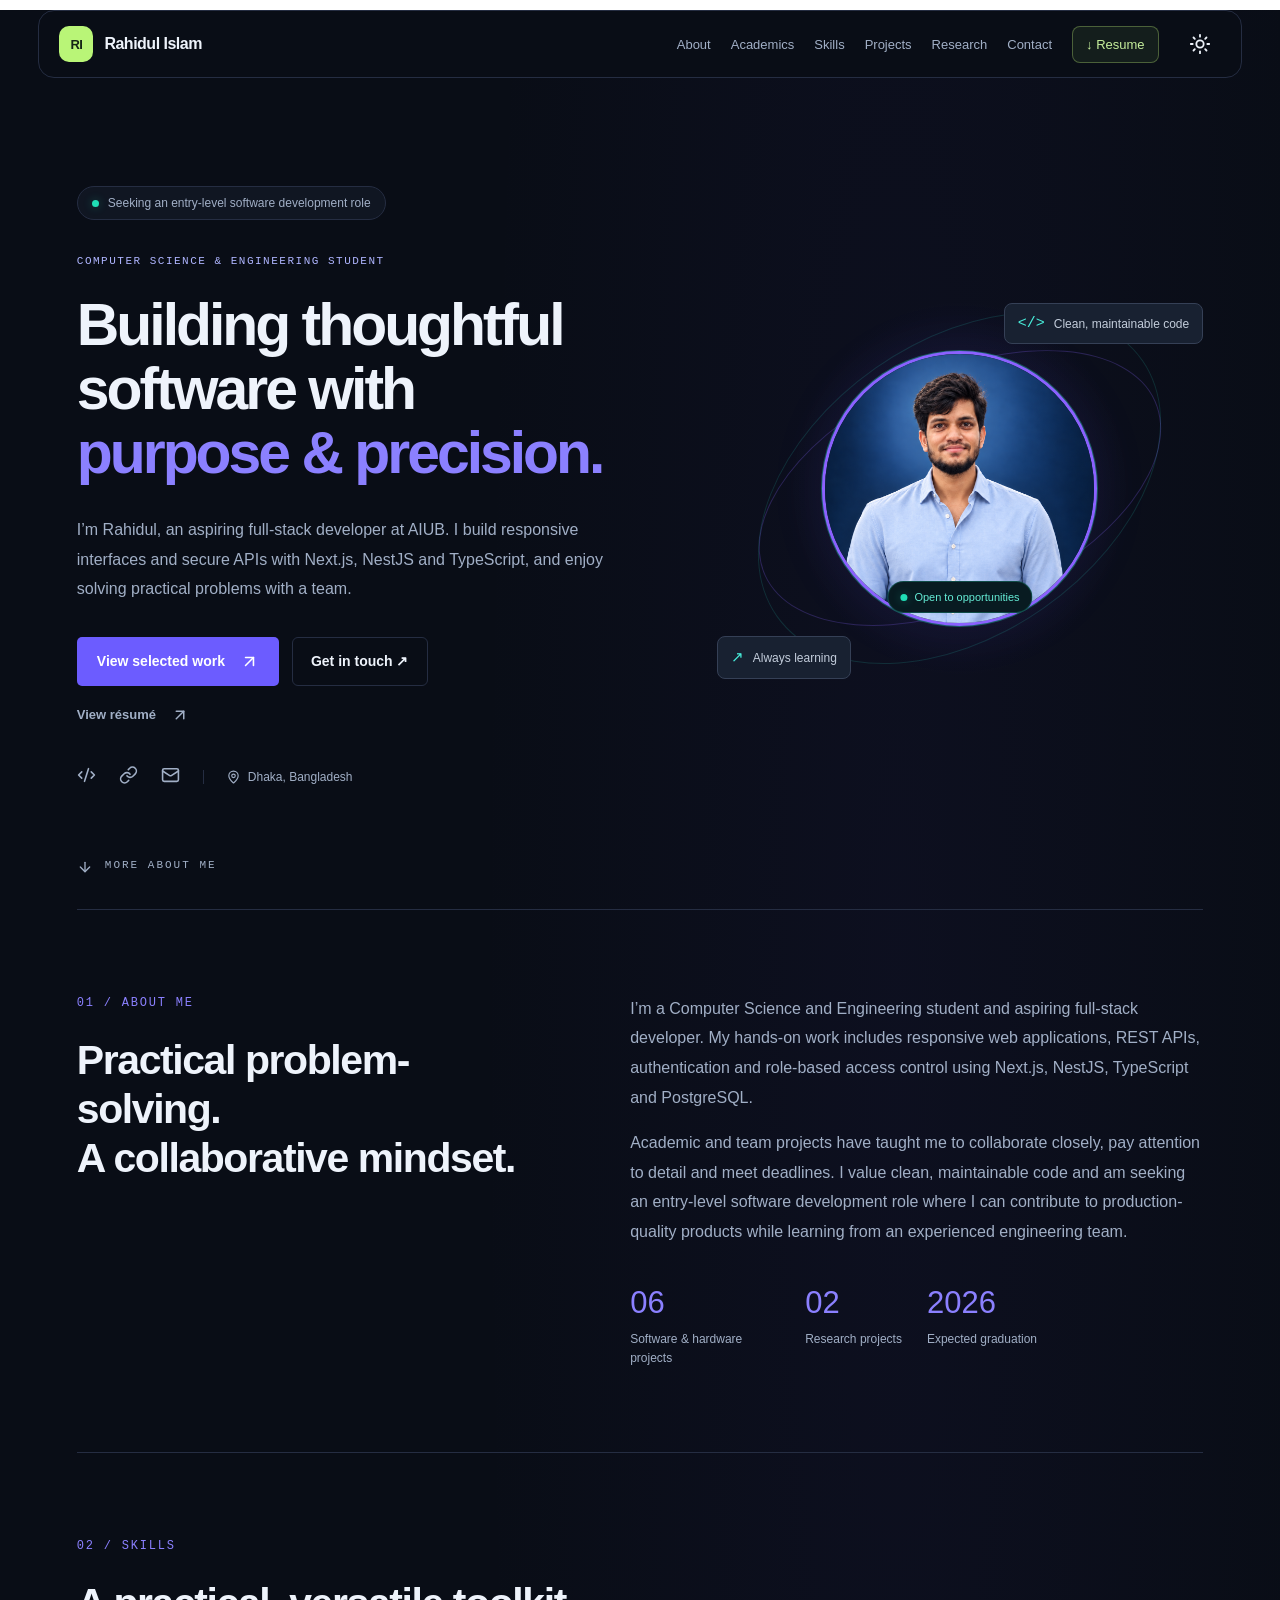
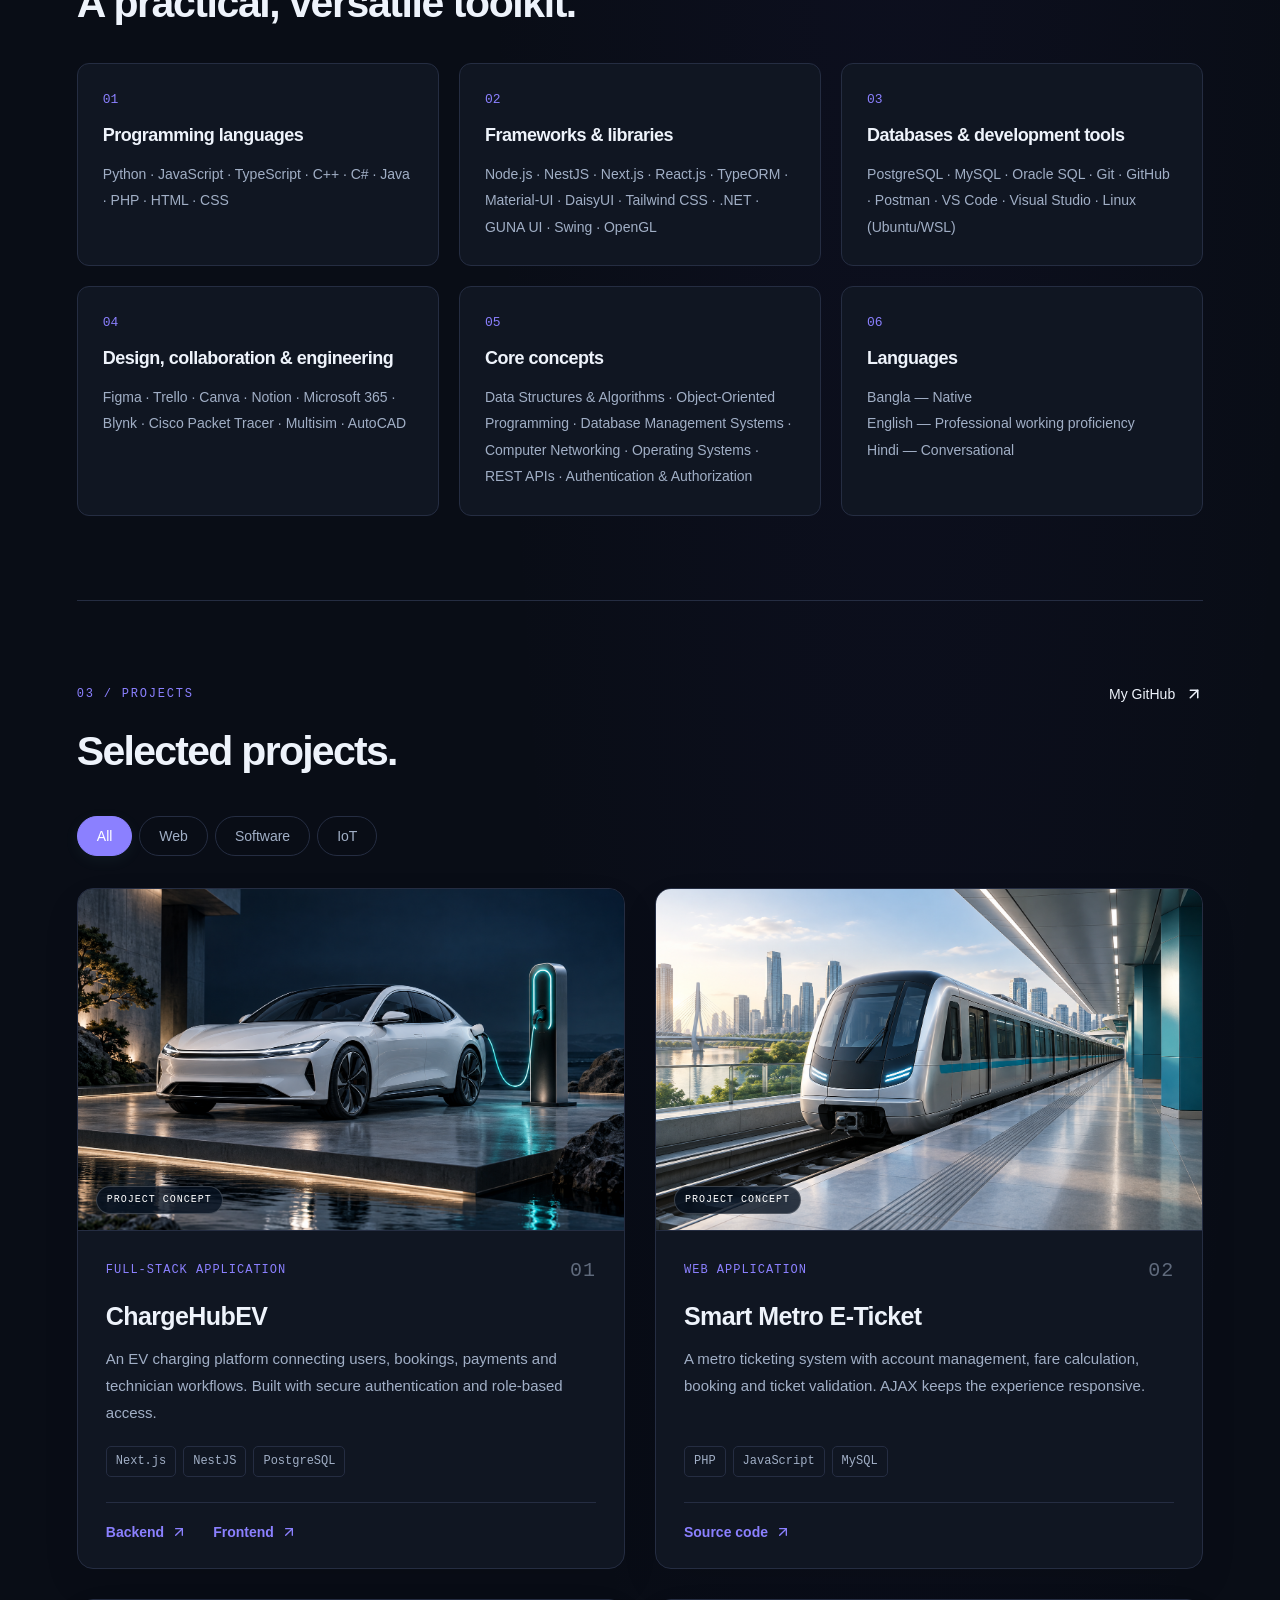
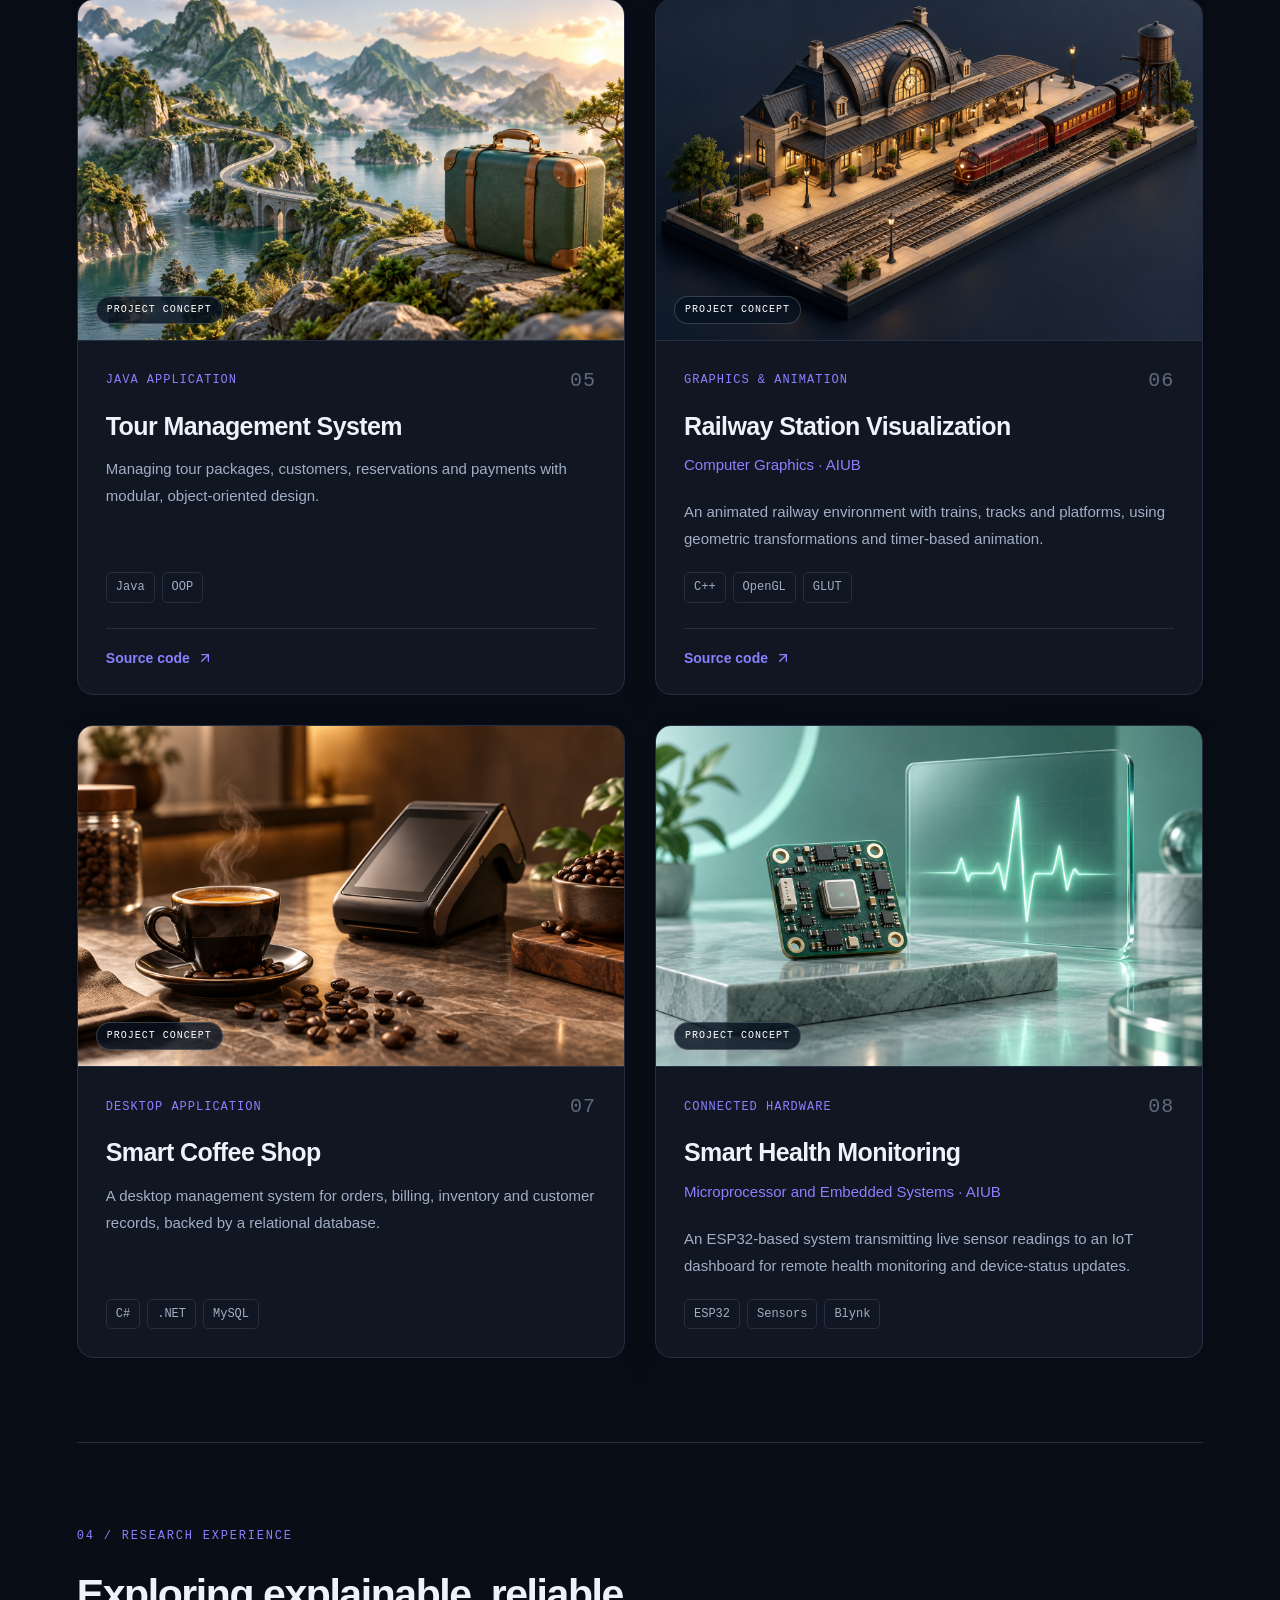
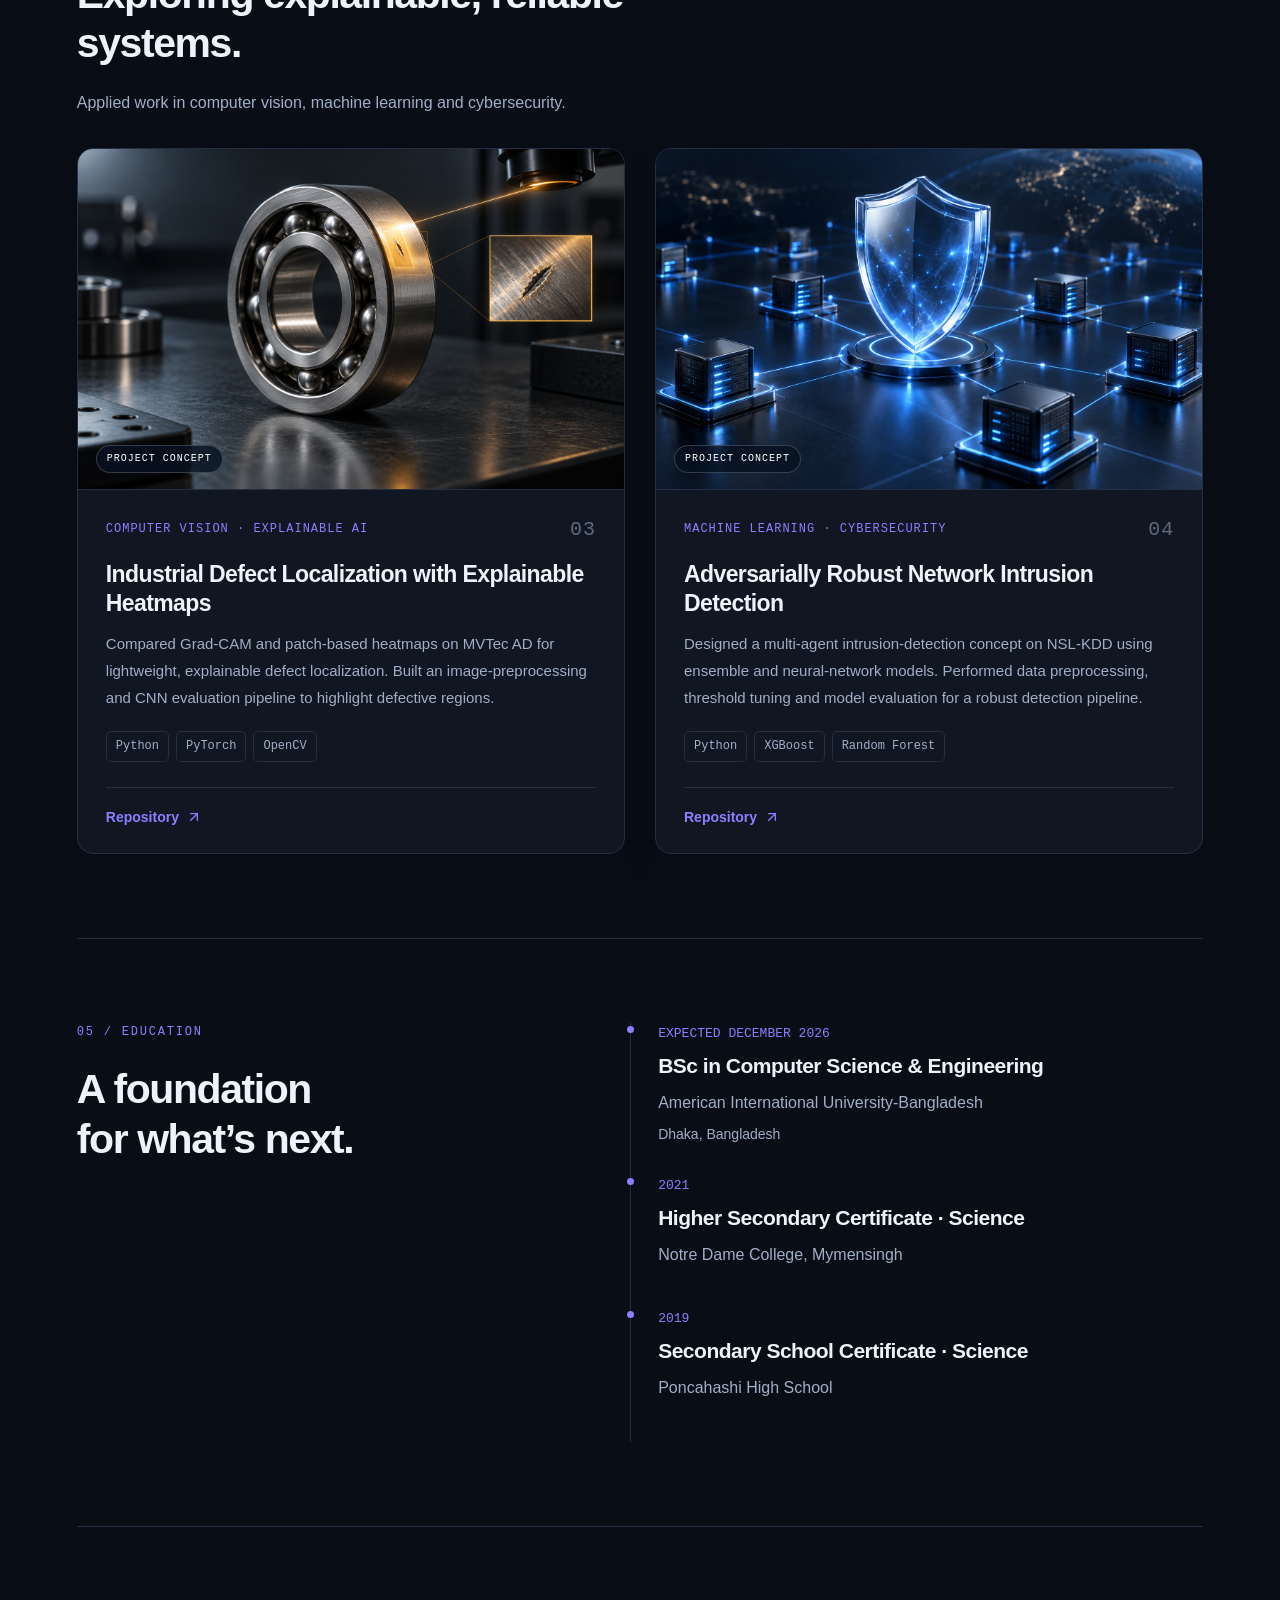
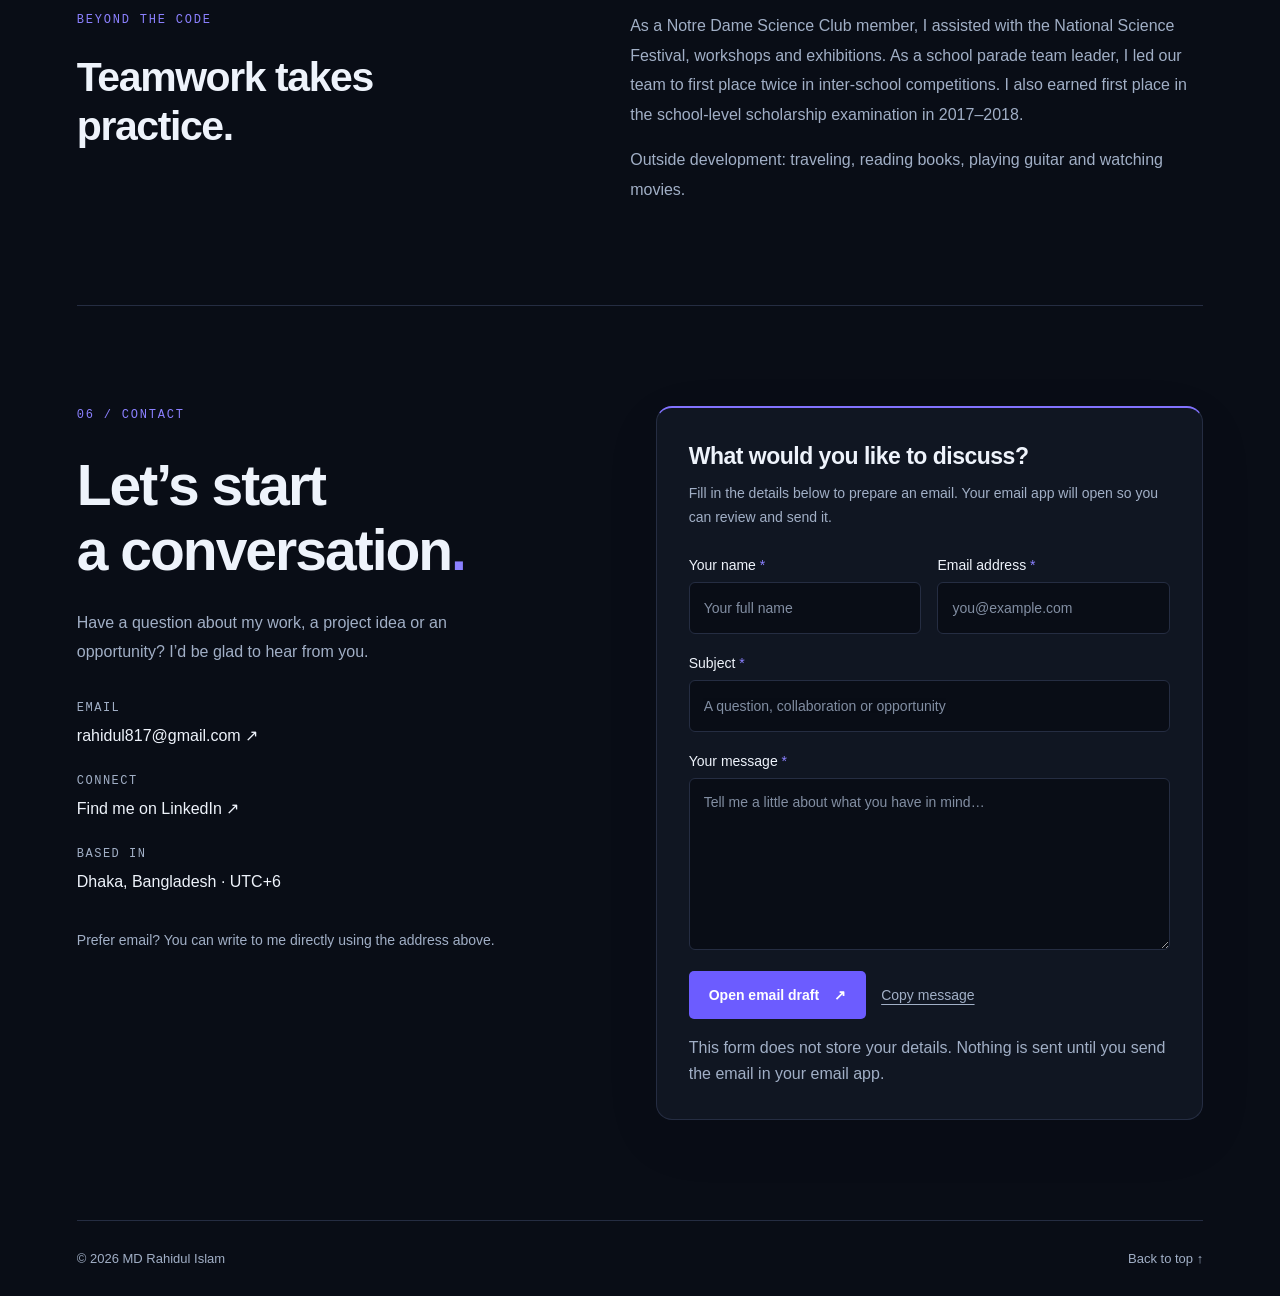
==== commit df49526b: "Add files via upload" ====
--- a/index.html
+++ b/index.html
@@ -1,6 +1,6 @@
 <!doctype html>
-<html lang="en"><head><meta charset="UTF-8"><meta name="viewport" content="width=device-width, initial-scale=1"><meta name="description" content="MD Rahidul Islam, CSE student at AIUB. Full-stack development, secure APIs and machine-learning projects."><link rel="canonical" href="https://rahidul817.github.io/Portfolio/"><meta property="og:title" content="MD Rahidul Islam | Full-stack Developer"><meta property="og:description" content="Explore web development, software and machine-learning projects. Get in touch for questions and collaborations."><meta property="og:type" content="website"><meta name="theme-color" content="#0a1220"><title>MD Rahidul Islam | Software Developer</title><link rel="icon" href="./favicon.svg" type="image/svg+xml"><link rel="stylesheet" href="./style.css?v=portrait3"><script src="./script.js?v=portrait3" defer></script></head><body><div class="portfolio"><a class="skip" href="#main">Skip to content</a><header><a class="brand" href="#home">rahidul<span>.</span></a><nav aria-label="Main navigation"><a href="#about">About</a><a href="#skills">Skills</a><a href="#projects">Projects</a><a href="#education">Education</a><a href="#contact">Contact</a></nav><button type="button" class="theme" aria-label="Use light theme"><svg xmlns="http://www.w3.org/2000/svg" width="24" height="24" viewBox="0 0 24 24" fill="none" stroke="currentColor" stroke-width="2" stroke-linecap="round" stroke-linejoin="round" class="lucide lucide-sun" aria-hidden="true"><circle cx="12" cy="12" r="4"></circle><path d="M12 2v2"></path><path d="M12 20v2"></path><path d="m4.93 4.93 1.41 1.41"></path><path d="m17.66 17.66 1.41 1.41"></path><path d="M2 12h2"></path><path d="M20 12h2"></path><path d="m6.34 17.66-1.41 1.41"></path><path d="m19.07 4.93-1.41 1.41"></path></svg></button></header><main id="main"><section class="hero wrap" id="home"><div class="intro"><p class="eyebrow"><span class="dot"></span> CSE STUDENT &amp; SOFTWARE DEVELOPER</p><p class="hello">MD RAHIDUL ISLAM</p><h1>Building software.<br/><span>Solving real problems.</span></h1><p class="lead">I build responsive web applications and secure, database-driven APIs. Currently studying Computer Science at AIUB, with a focus on Next.js, NestJS and TypeScript.</p><div class="actions"><a class="primary" href="#projects">View selected work <svg xmlns="http://www.w3.org/2000/svg" width="19" height="19" viewBox="0 0 24 24" fill="none" stroke="currentColor" stroke-width="2" stroke-linecap="round" stroke-linejoin="round" class="lucide lucide-arrow-up-right" aria-hidden="true"><path d="M7 7h10v10"></path><path d="M7 17 17 7"></path></svg></a><a class="hero-contact" href="#contact">Get in touch ↗</a><a class="secondary" href="./resume.html" target="_blank" rel="noreferrer">View résumé <svg xmlns="http://www.w3.org/2000/svg" width="18" height="18" viewBox="0 0 24 24" fill="none" stroke="currentColor" stroke-width="2" stroke-linecap="round" stroke-linejoin="round" class="lucide lucide-arrow-up-right" aria-hidden="true"><path d="M7 7h10v10"></path><path d="M7 17 17 7"></path></svg></a></div><div class="social"><a href="https://github.com/rahidul817" aria-label="GitHub"><svg xmlns="http://www.w3.org/2000/svg" width="24" height="24" viewBox="0 0 24 24" fill="none" stroke="currentColor" stroke-width="2" stroke-linecap="round" stroke-linejoin="round" class="lucide lucide-code-xml" aria-hidden="true"><path d="m18 16 4-4-4-4"></path><path d="m6 8-4 4 4 4"></path><path d="m14.5 4-5 16"></path></svg></a><a href="https://www.linkedin.com/in/md-rahidul-islam-91201926b/" aria-label="LinkedIn"><svg xmlns="http://www.w3.org/2000/svg" width="24" height="24" viewBox="0 0 24 24" fill="none" stroke="currentColor" stroke-width="2" stroke-linecap="round" stroke-linejoin="round" class="lucide lucide-link" aria-hidden="true"><path d="M10 13a5 5 0 0 0 7.54.54l3-3a5 5 0 0 0-7.07-7.07l-1.72 1.71"></path><path d="M14 11a5 5 0 0 0-7.54-.54l-3 3a5 5 0 0 0 7.07 7.07l1.71-1.71"></path></svg></a><a href="mailto:rahidul817@gmail.com" aria-label="Email"><svg xmlns="http://www.w3.org/2000/svg" width="24" height="24" viewBox="0 0 24 24" fill="none" stroke="currentColor" stroke-width="2" stroke-linecap="round" stroke-linejoin="round" class="lucide lucide-mail" aria-hidden="true"><path d="m22 7-8.991 5.727a2 2 0 0 1-2.009 0L2 7"></path><rect x="2" y="4" width="20" height="16" rx="2"></rect></svg></a><span><svg xmlns="http://www.w3.org/2000/svg" width="14" height="14" viewBox="0 0 24 24" fill="none" stroke="currentColor" stroke-width="2" stroke-linecap="round" stroke-linejoin="round" class="lucide lucide-map-pin" aria-hidden="true"><path d="M20 10c0 4.993-5.539 10.193-7.399 11.799a1 1 0 0 1-1.202 0C9.539 20.193 4 14.993 4 10a8 8 0 0 1 16 0"></path><circle cx="12" cy="10" r="3"></circle></svg> Dhaka, Bangladesh</span></div></div><aside class="profile portrait-profile" aria-label="MD Rahidul Islam profile"><div class="portrait-frame"><img class="portrait-photo" src="./rahidul-semi-formal.png" alt="MD Rahidul Islam in a pale blue shirt with a modern textured hairstyle" width="1122" height="1402" fetchpriority="high" decoding="async"/><div class="portrait-caption"><span>FULL-STACK DEVELOPMENT</span><p>MD Rahidul Islam</p><small>CSE Student · AIUB</small></div></div><div class="portrait-footer"><span class="dot"></span><span>Dhaka, Bangladesh</span><a href="#contact">Let’s connect ↗</a></div></aside><a class="scroll" href="#about"><svg xmlns="http://www.w3.org/2000/svg" width="16" height="16" viewBox="0 0 24 24" fill="none" stroke="currentColor" stroke-width="2" stroke-linecap="round" stroke-linejoin="round" class="lucide lucide-arrow-down" aria-hidden="true"><path d="M12 5v14"></path><path d="m19 12-7 7-7-7"></path></svg> MORE ABOUT ME</a></section><section id="about" class="wrap section about"><div><p class="eyebrow">01 / ABOUT</p><h2>Curious by nature.<br/>A builder by practice.</h2></div><div><p>I enjoy turning ideas into maintainable, database-driven applications. My work spans responsive web interfaces, secure REST APIs and practical experiments in machine learning.</p><p>Through academic and team projects, I’ve gained hands-on experience with authentication, role-based access control, API integration and Git-based collaboration. I’m eager to contribute to real-world software products while continuing to grow.</p><div class="facts"><div><strong>08</strong><span>Academic &amp; team projects</span></div><div><strong>2026</strong><span>Expected graduation · December</span></div></div></div></section><section class="wrap section" id="skills"><p class="eyebrow">02 / TOOLKIT</p><h2>The tools behind the work.</h2><div class="skills"><article><svg xmlns="http://www.w3.org/2000/svg" width="24" height="24" viewBox="0 0 24 24" fill="none" stroke="currentColor" stroke-width="2" stroke-linecap="round" stroke-linejoin="round" class="lucide lucide-code-xml" aria-hidden="true"><path d="m18 16 4-4-4-4"></path><path d="m6 8-4 4 4 4"></path><path d="m14.5 4-5 16"></path></svg><h3>Languages</h3><p>JavaScript · TypeScript · C# · C++ · Python · Java · PHP</p></article><article><svg xmlns="http://www.w3.org/2000/svg" width="24" height="24" viewBox="0 0 24 24" fill="none" stroke="currentColor" stroke-width="2" stroke-linecap="round" stroke-linejoin="round" class="lucide lucide-layers" aria-hidden="true"><path d="M12.83 2.18a2 2 0 0 0-1.66 0L2.6 6.08a1 1 0 0 0 0 1.83l8.58 3.91a2 2 0 0 0 1.66 0l8.58-3.9a1 1 0 0 0 0-1.83z"></path><path d="M2 12a1 1 0 0 0 .58.91l8.6 3.91a2 2 0 0 0 1.65 0l8.58-3.9A1 1 0 0 0 22 12"></path><path d="M2 17a1 1 0 0 0 .58.91l8.6 3.91a2 2 0 0 0 1.65 0l8.58-3.9A1 1 0 0 0 22 17"></path></svg><h3>Frameworks &amp; libraries</h3><p>Next.js · NestJS · React · Node.js · TypeORM · Tailwind CSS · .NET · OpenGL</p></article><article><svg xmlns="http://www.w3.org/2000/svg" width="24" height="24" viewBox="0 0 24 24" fill="none" stroke="currentColor" stroke-width="2" stroke-linecap="round" stroke-linejoin="round" class="lucide lucide-database" aria-hidden="true"><ellipse cx="12" cy="5" rx="9" ry="3"></ellipse><path d="M3 5V19A9 3 0 0 0 21 19V5"></path><path d="M3 12A9 3 0 0 0 21 12"></path></svg><h3>Databases &amp; tools</h3><p>PostgreSQL · MySQL · Oracle SQL · Git · GitHub · Postman · Linux</p></article><article><svg xmlns="http://www.w3.org/2000/svg" width="24" height="24" viewBox="0 0 24 24" fill="none" stroke="currentColor" stroke-width="2" stroke-linecap="round" stroke-linejoin="round" class="lucide lucide-code-xml" aria-hidden="true"><path d="m18 16 4-4-4-4"></path><path d="m6 8-4 4 4 4"></path><path d="m14.5 4-5 16"></path></svg><h3>Core concepts</h3><p>REST APIs · OOP · Data structures &amp; algorithms · Authentication · Database design · Networking</p></article></div></section><section class="wrap section" id="projects"><div class="section-heading"><div><p class="eyebrow">03 / PROJECTS</p><h2>Selected projects.</h2></div><a class="text-link" href="https://github.com/rahidul817">My GitHub <svg xmlns="http://www.w3.org/2000/svg" width="18" height="18" viewBox="0 0 24 24" fill="none" stroke="currentColor" stroke-width="2" stroke-linecap="round" stroke-linejoin="round" class="lucide lucide-arrow-up-right" aria-hidden="true"><path d="M7 7h10v10"></path><path d="M7 17 17 7"></path></svg></a></div><div class="filters" aria-label="Filter projects"><button type="button" aria-pressed="true" class="selected">All</button><button type="button" aria-pressed="false" class="">Web</button><button type="button" aria-pressed="false" class="">AI / ML</button><button type="button" aria-pressed="false" class="">Software</button><button type="button" aria-pressed="false" class="">IoT</button></div><div class="projects" aria-live="polite"><article data-category="Web" class="project"><figure class="project-cover"><img src="./project-ev.png" alt="Electric car beside an illuminated charging station" width="1536" height="1024" loading="lazy" decoding="async"/><figcaption>Project concept</figcaption></figure><div class="project-body"><div class="project-top"><span>FULL-STACK · ONGOING</span><span class="project-number">01</span></div><h3>ChargeHubEV</h3><p>An EV charging platform connecting users, bookings, payments and technician workflows. Built with secure authentication and role-based access.</p><div class="tags"><span>Next.js</span><span>NestJS</span><span>PostgreSQL</span></div><div class="project-links"><a href="https://github.com/ar-sohan/ChargeHub---EV-Charging-Networkbackend" target="_blank" rel="noreferrer">Backend<svg xmlns="http://www.w3.org/2000/svg" width="16" height="16" viewBox="0 0 24 24" fill="none" stroke="currentColor" stroke-width="2" stroke-linecap="round" stroke-linejoin="round" class="lucide lucide-arrow-up-right" aria-hidden="true"><path d="M7 7h10v10"></path><path d="M7 17 17 7"></path></svg></a><a href="https://github.com/ar-sohan/Chraging_Hub_Frontend" target="_blank" rel="noreferrer">Frontend<svg xmlns="http://www.w3.org/2000/svg" width="16" height="16" viewBox="0 0 24 24" fill="none" stroke="currentColor" stroke-width="2" stroke-linecap="round" stroke-linejoin="round" class="lucide lucide-arrow-up-right" aria-hidden="true"><path d="M7 7h10v10"></path><path d="M7 17 17 7"></path></svg></a></div></div></article><article data-category="Web" class="project"><figure class="project-cover"><img src="./project-metro.png" alt="Modern silver metro train at a contemporary station" width="1536" height="1024" loading="lazy" decoding="async"/><figcaption>Project concept</figcaption></figure><div class="project-body"><div class="project-top"><span>WEB APPLICATION</span><span class="project-number">02</span></div><h3>Smart Metro E-Ticket</h3><p>A metro ticketing system with account management, fare calculation, booking and ticket validation. AJAX keeps the experience responsive.</p><div class="tags"><span>PHP</span><span>JavaScript</span><span>MySQL</span></div><div class="project-links"><a href="https://github.com/SadiaTabas/Dhaka-Metro-Rail" target="_blank" rel="noreferrer">Source code<svg xmlns="http://www.w3.org/2000/svg" width="16" height="16" viewBox="0 0 24 24" fill="none" stroke="currentColor" stroke-width="2" stroke-linecap="round" stroke-linejoin="round" class="lucide lucide-arrow-up-right" aria-hidden="true"><path d="M7 7h10v10"></path><path d="M7 17 17 7"></path></svg></a></div></div></article><article data-category="AI / ML" class="project"><figure class="project-cover"><img src="./project-vision.png" alt="Optical inspection of a defect in a metal bearing" width="1536" height="1024" loading="lazy" decoding="async"/><figcaption>Project concept</figcaption></figure><div class="project-body"><div class="project-top"><span>COMPUTER VISION</span><span class="project-number">03</span></div><h3>Industrial Defect Localization</h3><p>Comparing Grad-CAM and patch-based heatmaps on MVTec AD to explore lightweight, explainable industrial defect localization.</p><div class="tags"><span>Python</span><span>PyTorch</span><span>OpenCV</span></div><div class="project-links"><a href="https://github.com/rahidul817/CVPR" target="_blank" rel="noreferrer">Repository<svg xmlns="http://www.w3.org/2000/svg" width="16" height="16" viewBox="0 0 24 24" fill="none" stroke="currentColor" stroke-width="2" stroke-linecap="round" stroke-linejoin="round" class="lucide lucide-arrow-up-right" aria-hidden="true"><path d="M7 7h10v10"></path><path d="M7 17 17 7"></path></svg></a></div></div></article><article data-category="AI / ML" class="project"><figure class="project-cover"><img src="./project-security.png" alt="Glass shield and connected servers representing network security" width="1536" height="1024" loading="lazy" decoding="async"/><figcaption>Project concept</figcaption></figure><div class="project-body"><div class="project-top"><span>MACHINE LEARNING</span><span class="project-number">04</span></div><h3>Network Intrusion Detection</h3><p>A multi-agent intrusion-detection concept using NSL-KDD, ensemble learning, threshold tuning and model evaluation.</p><div class="tags"><span>Python</span><span>XGBoost</span><span>Random Forest</span></div><div class="project-links"><a href="https://github.com/rahidul817/ML" target="_blank" rel="noreferrer">Repository<svg xmlns="http://www.w3.org/2000/svg" width="16" height="16" viewBox="0 0 24 24" fill="none" stroke="currentColor" stroke-width="2" stroke-linecap="round" stroke-linejoin="round" class="lucide lucide-arrow-up-right" aria-hidden="true"><path d="M7 7h10v10"></path><path d="M7 17 17 7"></path></svg></a></div></div></article><article data-category="Software" class="project"><figure class="project-cover"><img src="./project-travel.png" alt="Mountain landscape and suitcase representing tour planning" width="1536" height="1024" loading="lazy" decoding="async"/><figcaption>Project concept</figcaption></figure><div class="project-body"><div class="project-top"><span>JAVA APPLICATION</span><span class="project-number">05</span></div><h3>Tour Management System</h3><p>Managing tour packages, customers, reservations and payments with modular, object-oriented design.</p><div class="tags"><span>Java</span><span>OOP</span></div><div class="project-links"><a href="https://github.com/rahidul817/Tour_Management-_System" target="_blank" rel="noreferrer">Source code<svg xmlns="http://www.w3.org/2000/svg" width="16" height="16" viewBox="0 0 24 24" fill="none" stroke="currentColor" stroke-width="2" stroke-linecap="round" stroke-linejoin="round" class="lucide lucide-arrow-up-right" aria-hidden="true"><path d="M7 7h10v10"></path><path d="M7 17 17 7"></path></svg></a></div></div></article><article data-category="Software" class="project"><figure class="project-cover"><img src="./project-railway.png" alt="Miniature railway station with a locomotive" width="1536" height="1024" loading="lazy" decoding="async"/><figcaption>Project concept</figcaption></figure><div class="project-body"><div class="project-top"><span>GRAPHICS &amp; ANIMATION</span><span class="project-number">06</span></div><h3>Railway Station Visualization</h3><p>An animated railway environment with trains, tracks and platforms, using geometric transformations and timer-based animation.</p><div class="tags"><span>C++</span><span>OpenGL</span><span>GLUT</span></div><div class="project-links"><a href="https://github.com/rahidul817/Railway_Station-OpenGL-Project" target="_blank" rel="noreferrer">Source code<svg xmlns="http://www.w3.org/2000/svg" width="16" height="16" viewBox="0 0 24 24" fill="none" stroke="currentColor" stroke-width="2" stroke-linecap="round" stroke-linejoin="round" class="lucide lucide-arrow-up-right" aria-hidden="true"><path d="M7 7h10v10"></path><path d="M7 17 17 7"></path></svg></a></div></div></article><article data-category="Software" class="project"><figure class="project-cover"><img src="./project-coffee.png" alt="Espresso and a point-of-sale terminal" width="1536" height="1024" loading="lazy" decoding="async"/><figcaption>Project concept</figcaption></figure><div class="project-body"><div class="project-top"><span>DESKTOP APPLICATION</span><span class="project-number">07</span></div><h3>Smart Coffee Shop</h3><p>A desktop management system for orders, billing, inventory and customer records, backed by a relational database.</p><div class="tags"><span>C#</span><span>.NET</span><span>MySQL</span></div><div class="project-links"></div></div></article><article data-category="IoT" class="project"><figure class="project-cover"><img src="./project-health.png" alt="Sensor circuit board beside a pulse waveform" width="1536" height="1024" loading="lazy" decoding="async"/><figcaption>Project concept</figcaption></figure><div class="project-body"><div class="project-top"><span>CONNECTED HARDWARE</span><span class="project-number">08</span></div><h3>Smart Health Monitoring</h3><p>An ESP32-based system transmitting live sensor readings to an IoT dashboard for remote health monitoring and device-status updates.</p><div class="tags"><span>ESP32</span><span>Sensors</span><span>Blynk</span></div><div class="project-links"></div></div></article></div></section><section class="wrap section education" id="education"><div><p class="eyebrow">04 / EDUCATION</p><h2>A foundation<br/>for what’s next.</h2></div><div class="timeline"><article><span>EXPECTED DECEMBER 2026</span><h3>BSc in Computer Science &amp; Engineering</h3><p>American International University-Bangladesh</p><small>Dhaka, Bangladesh</small></article><article><span>2020</span><h3>Higher Secondary Certificate · Science</h3><p>Notre Dame College, Mymensingh</p><small>GPA 5.00 / 5.00</small></article><article><span>2019</span><h3>Secondary School Certificate · Science</h3><p>Poncahashi High School</p><small>GPA 5.00 / 5.00</small></article></div></section><section class="wrap section beyond"><div><p class="eyebrow">BEYOND THE CODE</p><h2>Teamwork takes practice.</h2></div><div><p>As a Notre Dame Science Club member, I assisted with the National Science Festival, workshops and exhibitions. As a school parade team leader, I led our team to first place twice in inter-school competitions.</p><p class="muted">Outside development: traveling, reading, gardening and movies.</p></div></section><section id="contact" class="wrap contact contact-section" aria-labelledby="contact-heading">
-<div class="contact-intro"><p class="eyebrow">05 / CONTACT</p><h2 id="contact-heading">Let’s start<br/>a conversation<span>.</span></h2><p>Have a question about my work, a project idea or an opportunity? I’d be glad to hear from you.</p>
+<html lang="en"><head><meta charset="UTF-8"><meta name="viewport" content="width=device-width, initial-scale=1"><meta name="description" content="MD Rahidul Islam, CSE student at AIUB. Full-stack development, secure APIs and machine-learning projects."><link rel="canonical" href="https://rahidul817.github.io/Portfolio/"><meta property="og:title" content="MD Rahidul Islam | Full-stack Developer"><meta property="og:description" content="Explore web development, software and machine-learning projects. Get in touch for questions and collaborations."><meta property="og:type" content="website"><meta name="theme-color" content="#0a1220"><title>MD Rahidul Islam | Software Developer</title><link rel="icon" href="./favicon.svg" type="image/svg+xml"><link rel="stylesheet" href="./style.css?v=cv20260921"><script src="./script.js?v=cv20260921" defer></script></head><body><div class="portfolio"><a class="skip" href="#main">Skip to content</a><header><a class="brand" href="#home"><span class="brand-mark">RI</span><span class="brand-name">Rahidul Islam</span></a><nav aria-label="Main navigation"><a href="#about">About</a><a href="#education">Academics</a><a href="#skills">Skills</a><a href="#projects">Projects</a><a href="#research">Research</a><a href="#contact">Contact</a><a class="nav-resume" href="./CV_MD_RAHIDUL_ISLAM.pdf" target="_blank" rel="noreferrer">↓ Resume</a></nav><button type="button" class="theme" aria-label="Use light theme"><svg xmlns="http://www.w3.org/2000/svg" width="24" height="24" viewBox="0 0 24 24" fill="none" stroke="currentColor" stroke-width="2" stroke-linecap="round" stroke-linejoin="round" class="lucide lucide-sun" aria-hidden="true"><circle cx="12" cy="12" r="4"></circle><path d="M12 2v2"></path><path d="M12 20v2"></path><path d="m4.93 4.93 1.41 1.41"></path><path d="m17.66 17.66 1.41 1.41"></path><path d="M2 12h2"></path><path d="M20 12h2"></path><path d="m6.34 17.66-1.41 1.41"></path><path d="m19.07 4.93-1.41 1.41"></path></svg></button></header><main id="main"><section class="hero wrap" id="home"><div class="intro"><p class="availability"><span class="dot"></span> Seeking an entry-level software development role</p><p class="eyebrow">COMPUTER SCIENCE &amp; ENGINEERING STUDENT</p><p class="hello">MD RAHIDUL ISLAM</p><h1>Building thoughtful<br/>software with<br/><span>purpose &amp; precision.</span></h1><p class="lead">I’m Rahidul, an aspiring full-stack developer at AIUB. I build responsive interfaces and secure APIs with Next.js, NestJS and TypeScript, and enjoy solving practical problems with a team.</p><div class="actions"><a class="primary" href="#projects">View selected work <svg xmlns="http://www.w3.org/2000/svg" width="19" height="19" viewBox="0 0 24 24" fill="none" stroke="currentColor" stroke-width="2" stroke-linecap="round" stroke-linejoin="round" class="lucide lucide-arrow-up-right" aria-hidden="true"><path d="M7 7h10v10"></path><path d="M7 17 17 7"></path></svg></a><a class="hero-contact" href="#contact">Get in touch ↗</a><a class="secondary" href="./CV_MD_RAHIDUL_ISLAM.pdf" target="_blank" rel="noreferrer">View résumé <svg xmlns="http://www.w3.org/2000/svg" width="18" height="18" viewBox="0 0 24 24" fill="none" stroke="currentColor" stroke-width="2" stroke-linecap="round" stroke-linejoin="round" class="lucide lucide-arrow-up-right" aria-hidden="true"><path d="M7 7h10v10"></path><path d="M7 17 17 7"></path></svg></a></div><div class="social"><a href="https://github.com/rahidul817" aria-label="GitHub"><svg xmlns="http://www.w3.org/2000/svg" width="24" height="24" viewBox="0 0 24 24" fill="none" stroke="currentColor" stroke-width="2" stroke-linecap="round" stroke-linejoin="round" class="lucide lucide-code-xml" aria-hidden="true"><path d="m18 16 4-4-4-4"></path><path d="m6 8-4 4 4 4"></path><path d="m14.5 4-5 16"></path></svg></a><a href="https://www.linkedin.com/in/md-rahidul-islam-91201926b/" aria-label="LinkedIn"><svg xmlns="http://www.w3.org/2000/svg" width="24" height="24" viewBox="0 0 24 24" fill="none" stroke="currentColor" stroke-width="2" stroke-linecap="round" stroke-linejoin="round" class="lucide lucide-link" aria-hidden="true"><path d="M10 13a5 5 0 0 0 7.54.54l3-3a5 5 0 0 0-7.07-7.07l-1.72 1.71"></path><path d="M14 11a5 5 0 0 0-7.54-.54l-3 3a5 5 0 0 0 7.07 7.07l1.71-1.71"></path></svg></a><a href="mailto:rahidul817@gmail.com" aria-label="Email"><svg xmlns="http://www.w3.org/2000/svg" width="24" height="24" viewBox="0 0 24 24" fill="none" stroke="currentColor" stroke-width="2" stroke-linecap="round" stroke-linejoin="round" class="lucide lucide-mail" aria-hidden="true"><path d="m22 7-8.991 5.727a2 2 0 0 1-2.009 0L2 7"></path><rect x="2" y="4" width="20" height="16" rx="2"></rect></svg></a><span><svg xmlns="http://www.w3.org/2000/svg" width="14" height="14" viewBox="0 0 24 24" fill="none" stroke="currentColor" stroke-width="2" stroke-linecap="round" stroke-linejoin="round" class="lucide lucide-map-pin" aria-hidden="true"><path d="M20 10c0 4.993-5.539 10.193-7.399 11.799a1 1 0 0 1-1.202 0C9.539 20.193 4 14.993 4 10a8 8 0 0 1 16 0"></path><circle cx="12" cy="10" r="3"></circle></svg> Dhaka, Bangladesh</span></div></div><aside class="orbit-profile" aria-label="MD Rahidul Islam"><div class="orbit-ring orbit-one" aria-hidden="true"></div><div class="orbit-ring orbit-two" aria-hidden="true"></div><div class="orbit-glow" aria-hidden="true"></div><div class="circle-portrait"><img src="./rahidul-portrait-polished.png" alt="MD Rahidul Islam smiling in a semi-formal blue shirt" width="1122" height="1402" fetchpriority="high"/></div><span class="orbit-label label-code">&lt;/&gt; <span>Clean, maintainable code</span></span><span class="orbit-label label-learn">↗ <span>Always learning</span></span><a class="orbit-availability" href="#contact"><span class="dot"></span>Open to opportunities</a></aside><a class="scroll" href="#about"><svg xmlns="http://www.w3.org/2000/svg" width="16" height="16" viewBox="0 0 24 24" fill="none" stroke="currentColor" stroke-width="2" stroke-linecap="round" stroke-linejoin="round" class="lucide lucide-arrow-down" aria-hidden="true"><path d="M12 5v14"></path><path d="m19 12-7 7-7-7"></path></svg> MORE ABOUT ME</a></section><section id="about" class="wrap section about"><div><p class="eyebrow">01 / ABOUT ME</p><h2>Practical problem-solving.<br/>A collaborative mindset.</h2></div><div><p>I’m a Computer Science and Engineering student and aspiring full-stack developer. My hands-on work includes responsive web applications, REST APIs, authentication and role-based access control using Next.js, NestJS, TypeScript and PostgreSQL.</p><p>Academic and team projects have taught me to collaborate closely, pay attention to detail and meet deadlines. I value clean, maintainable code and am seeking an entry-level software development role where I can contribute to production-quality products while learning from an experienced engineering team.</p><div class="facts"><div><strong>06</strong><span>Software &amp; hardware projects</span></div><div><strong>02</strong><span>Research projects</span></div><div><strong>2026</strong><span>Expected graduation</span></div></div></div></section><section class="wrap section" id="skills"><p class="eyebrow">02 / SKILLS</p><h2>A practical, versatile toolkit.</h2><div class="skills"><article><span class="skill-index">01</span><h3>Programming languages</h3><p>Python · JavaScript · TypeScript · C++ · C# · Java · PHP · HTML · CSS</p></article><article><span class="skill-index">02</span><h3>Frameworks &amp; libraries</h3><p>Node.js · NestJS · Next.js · React.js · TypeORM · Material-UI · DaisyUI · Tailwind CSS · .NET · GUNA UI · Swing · OpenGL</p></article><article><span class="skill-index">03</span><h3>Databases &amp; development tools</h3><p>PostgreSQL · MySQL · Oracle SQL · Git · GitHub · Postman · VS Code · Visual Studio · Linux (Ubuntu/WSL)</p></article><article><span class="skill-index">04</span><h3>Design, collaboration &amp; engineering</h3><p>Figma · Trello · Canva · Notion · Microsoft 365 · Blynk · Cisco Packet Tracer · Multisim · AutoCAD</p></article><article><span class="skill-index">05</span><h3>Core concepts</h3><p>Data Structures & Algorithms · Object-Oriented Programming · Database Management Systems · Computer Networking · Operating Systems · REST APIs · Authentication & Authorization</p></article><article><span class="skill-index">06</span><h3>Languages</h3><p>Bangla — Native<br/>English — Professional working proficiency<br/>Hindi — Conversational</p></article></div></section><section class="wrap section" id="projects"><div class="section-heading"><div><p class="eyebrow">03 / PROJECTS</p><h2>Selected projects.</h2></div><a class="text-link" href="https://github.com/rahidul817">My GitHub <svg xmlns="http://www.w3.org/2000/svg" width="18" height="18" viewBox="0 0 24 24" fill="none" stroke="currentColor" stroke-width="2" stroke-linecap="round" stroke-linejoin="round" class="lucide lucide-arrow-up-right" aria-hidden="true"><path d="M7 7h10v10"></path><path d="M7 17 17 7"></path></svg></a></div><div class="filters" aria-label="Filter projects"><button type="button" aria-pressed="true" class="selected">All</button><button type="button" aria-pressed="false" class="">Web</button><button type="button" aria-pressed="false" class="">Software</button><button type="button" aria-pressed="false" class="">IoT</button></div><div class="projects" aria-live="polite"><article data-category="Web" class="project"><figure class="project-cover"><img src="./project-ev.png" alt="Electric car beside an illuminated charging station" width="1536" height="1024" loading="lazy" decoding="async"/><figcaption>Project concept</figcaption></figure><div class="project-body"><div class="project-top"><span>FULL-STACK APPLICATION</span><span class="project-number">01</span></div><h3>ChargeHubEV</h3><p>An EV charging platform connecting users, bookings, payments and technician workflows. Built with secure authentication and role-based access.</p><div class="tags"><span>Next.js</span><span>NestJS</span><span>PostgreSQL</span></div><div class="project-links"><a href="https://github.com/ar-sohan/ChargeHub---EV-Charging-Network" target="_blank" rel="noreferrer">Backend<svg xmlns="http://www.w3.org/2000/svg" width="16" height="16" viewBox="0 0 24 24" fill="none" stroke="currentColor" stroke-width="2" stroke-linecap="round" stroke-linejoin="round" class="lucide lucide-arrow-up-right" aria-hidden="true"><path d="M7 7h10v10"></path><path d="M7 17 17 7"></path></svg></a><a href="https://github.com/ar-sohan/Chraging_Hub_Frontend" target="_blank" rel="noreferrer">Frontend<svg xmlns="http://www.w3.org/2000/svg" width="16" height="16" viewBox="0 0 24 24" fill="none" stroke="currentColor" stroke-width="2" stroke-linecap="round" stroke-linejoin="round" class="lucide lucide-arrow-up-right" aria-hidden="true"><path d="M7 7h10v10"></path><path d="M7 17 17 7"></path></svg></a></div></div></article><article data-category="Web" class="project"><figure class="project-cover"><img src="./project-metro.png" alt="Modern silver metro train at a contemporary station" width="1536" height="1024" loading="lazy" decoding="async"/><figcaption>Project concept</figcaption></figure><div class="project-body"><div class="project-top"><span>WEB APPLICATION</span><span class="project-number">02</span></div><h3>Smart Metro E-Ticket</h3><p>A metro ticketing system with account management, fare calculation, booking and ticket validation. AJAX keeps the experience responsive.</p><div class="tags"><span>PHP</span><span>JavaScript</span><span>MySQL</span></div><div class="project-links"><a href="https://github.com/SadiaTabas/Dhaka-Metro-Rail" target="_blank" rel="noreferrer">Source code<svg xmlns="http://www.w3.org/2000/svg" width="16" height="16" viewBox="0 0 24 24" fill="none" stroke="currentColor" stroke-width="2" stroke-linecap="round" stroke-linejoin="round" class="lucide lucide-arrow-up-right" aria-hidden="true"><path d="M7 7h10v10"></path><path d="M7 17 17 7"></path></svg></a></div></div></article><article data-category="Software" class="project"><figure class="project-cover"><img src="./project-travel.png" alt="Mountain landscape and suitcase representing tour planning" width="1536" height="1024" loading="lazy" decoding="async"/><figcaption>Project concept</figcaption></figure><div class="project-body"><div class="project-top"><span>JAVA APPLICATION</span><span class="project-number">05</span></div><h3>Tour Management System</h3><p>Managing tour packages, customers, reservations and payments with modular, object-oriented design.</p><div class="tags"><span>Java</span><span>OOP</span></div><div class="project-links"><a href="https://github.com/rahidul817/Tour_Management-_System" target="_blank" rel="noreferrer">Source code<svg xmlns="http://www.w3.org/2000/svg" width="16" height="16" viewBox="0 0 24 24" fill="none" stroke="currentColor" stroke-width="2" stroke-linecap="round" stroke-linejoin="round" class="lucide lucide-arrow-up-right" aria-hidden="true"><path d="M7 7h10v10"></path><path d="M7 17 17 7"></path></svg></a></div></div></article><article data-category="Software" class="project"><figure class="project-cover"><img src="./project-railway.png" alt="Miniature railway station with a locomotive" width="1536" height="1024" loading="lazy" decoding="async"/><figcaption>Project concept</figcaption></figure><div class="project-body"><div class="project-top"><span>GRAPHICS &amp; ANIMATION</span><span class="project-number">06</span></div><h3>Railway Station Visualization</h3><p class="course-label">Computer Graphics · AIUB</p><p>An animated railway environment with trains, tracks and platforms, using geometric transformations and timer-based animation.</p><div class="tags"><span>C++</span><span>OpenGL</span><span>GLUT</span></div><div class="project-links"><a href="https://github.com/rahidul817/Railway_Station-OpenGL-Project" target="_blank" rel="noreferrer">Source code<svg xmlns="http://www.w3.org/2000/svg" width="16" height="16" viewBox="0 0 24 24" fill="none" stroke="currentColor" stroke-width="2" stroke-linecap="round" stroke-linejoin="round" class="lucide lucide-arrow-up-right" aria-hidden="true"><path d="M7 7h10v10"></path><path d="M7 17 17 7"></path></svg></a></div></div></article><article data-category="Software" class="project"><figure class="project-cover"><img src="./project-coffee.png" alt="Espresso and a point-of-sale terminal" width="1536" height="1024" loading="lazy" decoding="async"/><figcaption>Project concept</figcaption></figure><div class="project-body"><div class="project-top"><span>DESKTOP APPLICATION</span><span class="project-number">07</span></div><h3>Smart Coffee Shop</h3><p>A desktop management system for orders, billing, inventory and customer records, backed by a relational database.</p><div class="tags"><span>C#</span><span>.NET</span><span>MySQL</span></div><div class="project-links"></div></div></article><article data-category="IoT" class="project"><figure class="project-cover"><img src="./project-health.png" alt="Sensor circuit board beside a pulse waveform" width="1536" height="1024" loading="lazy" decoding="async"/><figcaption>Project concept</figcaption></figure><div class="project-body"><div class="project-top"><span>CONNECTED HARDWARE</span><span class="project-number">08</span></div><h3>Smart Health Monitoring</h3><p class="course-label">Microprocessor and Embedded Systems · AIUB</p><p>An ESP32-based system transmitting live sensor readings to an IoT dashboard for remote health monitoring and device-status updates.</p><div class="tags"><span>ESP32</span><span>Sensors</span><span>Blynk</span></div><div class="project-links"></div></div></article></div></section><section id="research" class="wrap section"><p class="eyebrow">04 / RESEARCH EXPERIENCE</p><h2>Exploring explainable, reliable systems.</h2><p class="research-intro">Applied work in computer vision, machine learning and cybersecurity.</p><div class="projects research-grid"><article data-research="true" class="project research-card"><figure class="project-cover"><img src="./project-vision.png" alt="Optical inspection of a defect in a metal bearing" width="1536" height="1024" loading="lazy" decoding="async"/><figcaption>Project concept</figcaption></figure><div class="project-body"><div class="project-top"><span>COMPUTER VISION · EXPLAINABLE AI</span><span class="project-number">03</span></div><h3>Industrial Defect Localization with Explainable Heatmaps</h3><p>Compared Grad-CAM and patch-based heatmaps on MVTec AD for lightweight, explainable defect localization. Built an image-preprocessing and CNN evaluation pipeline to highlight defective regions.</p><div class="tags"><span>Python</span><span>PyTorch</span><span>OpenCV</span></div><div class="project-links"><a href="https://github.com/rahidul817/CVPR" target="_blank" rel="noreferrer">Repository<svg xmlns="http://www.w3.org/2000/svg" width="16" height="16" viewBox="0 0 24 24" fill="none" stroke="currentColor" stroke-width="2" stroke-linecap="round" stroke-linejoin="round" class="lucide lucide-arrow-up-right" aria-hidden="true"><path d="M7 7h10v10"></path><path d="M7 17 17 7"></path></svg></a></div></div></article><article data-research="true" class="project research-card"><figure class="project-cover"><img src="./project-security.png" alt="Glass shield and connected servers representing network security" width="1536" height="1024" loading="lazy" decoding="async"/><figcaption>Project concept</figcaption></figure><div class="project-body"><div class="project-top"><span>MACHINE LEARNING · CYBERSECURITY</span><span class="project-number">04</span></div><h3>Adversarially Robust Network Intrusion Detection</h3><p>Designed a multi-agent intrusion-detection concept on NSL-KDD using ensemble and neural-network models. Performed data preprocessing, threshold tuning and model evaluation for a robust detection pipeline.</p><div class="tags"><span>Python</span><span>XGBoost</span><span>Random Forest</span></div><div class="project-links"><a href="https://github.com/rahidul817/ML" target="_blank" rel="noreferrer">Repository<svg xmlns="http://www.w3.org/2000/svg" width="16" height="16" viewBox="0 0 24 24" fill="none" stroke="currentColor" stroke-width="2" stroke-linecap="round" stroke-linejoin="round" class="lucide lucide-arrow-up-right" aria-hidden="true"><path d="M7 7h10v10"></path><path d="M7 17 17 7"></path></svg></a></div></div></article></div></section><section class="wrap section education" id="education"><div><p class="eyebrow">05 / EDUCATION</p><h2>A foundation<br/>for what’s next.</h2></div><div class="timeline"><article><span>EXPECTED DECEMBER 2026</span><h3>BSc in Computer Science &amp; Engineering</h3><p>American International University-Bangladesh</p><small>Dhaka, Bangladesh</small></article><article><span>2021</span><h3>Higher Secondary Certificate · Science</h3><p>Notre Dame College, Mymensingh</p></article><article><span>2019</span><h3>Secondary School Certificate · Science</h3><p>Poncahashi High School</p></article></div></section><section class="wrap section beyond"><div><p class="eyebrow">BEYOND THE CODE</p><h2>Teamwork takes practice.</h2></div><div><p>As a Notre Dame Science Club member, I assisted with the National Science Festival, workshops and exhibitions. As a school parade team leader, I led our team to first place twice in inter-school competitions. I also earned first place in the school-level scholarship examination in 2017–2018.</p><p class="muted">Outside development: traveling, reading books, playing guitar and watching movies.</p></div></section><section id="contact" class="wrap contact contact-section" aria-labelledby="contact-heading">
+<div class="contact-intro"><p class="eyebrow">06 / CONTACT</p><h2 id="contact-heading">Let’s start<br/>a conversation<span>.</span></h2><p>Have a question about my work, a project idea or an opportunity? I’d be glad to hear from you.</p>
 <div class="contact-details"><a href="mailto:rahidul817@gmail.com"><span>EMAIL</span><strong>rahidul817@gmail.com ↗</strong></a><a href="https://www.linkedin.com/in/md-rahidul-islam-91201926b/" target="_blank" rel="noreferrer"><span>CONNECT</span><strong>Find me on LinkedIn ↗</strong></a><div><span>BASED IN</span><strong>Dhaka, Bangladesh · UTC+6</strong></div></div>
 <p class="contact-note">Prefer email? You can write to me directly using the address above.</p></div>
 <form id="contact-form" class="contact-form" aria-describedby="form-help">
@@ -12,3 +12,5 @@
 <p class="form-status" id="form-status" role="status" aria-live="polite"></p><p class="privacy-note">This form does not store your details. Nothing is sent until you send the email in your email app.</p>
 <noscript><p>JavaScript is disabled. Please email <a href="mailto:rahidul817@gmail.com">rahidul817@gmail.com</a> directly.</p></noscript>
 </form></section></main><footer class="wrap"><span>© 2026 MD Rahidul Islam</span><a href="#home">Back to top ↑</a></footer></div></body></html>
+
+
--- a/style.css
+++ b/style.css
@@ -22,3 +22,8 @@
 @media(max-width:1000px){.hero{gap:5%;min-height:710px}.hero h1{font-size:45px;letter-spacing:-2px}.portrait-caption{padding-left:23px;padding-right:23px}.portrait-caption p{font-size:24px}.portrait-footer{padding:16px;gap:7px}.portrait-footer span:not(.dot){font-size:11px}}
 @media(max-width:740px){.hero{grid-template-columns:1fr;padding-top:42px;gap:38px;min-height:auto;padding-bottom:85px}.hero h1{font-size:clamp(38px,7.6vw,52px);max-width:650px}.intro{padding:0}.hero .lead{max-width:590px}.portrait-profile{width:min(100%,400px);margin:auto}.portrait-caption p{font-size:27px}.hero .actions{margin-bottom:20px}.hero .social{margin-top:15px}.hero .secondary{width:auto;min-height:48px;padding:10px 8px}.portrait-footer span:not(.dot){font-size:12px}.hero .eyebrow{font-size:11px;letter-spacing:1.3px}.hero .hello{font-size:13px}.portrait-frame{aspect-ratio:4/5}}
 @media(max-width:380px){.hero h1{font-size:36px}.hero .actions{gap:10px}.hero-contact{padding:13px}.portrait-footer{padding:15px 13px}.portrait-caption{padding-left:22px}}
+/* Updated CV / orbital portrait direction */
+:root{--background:#090d16;--foreground:#eef3fb;--primary:#8b80ff;--primary-foreground:#fff;--muted:#151c2c;--border:#283049}.portfolio{--panel:#101622;--sub:#a1afc6;--line:#252d42;background:radial-gradient(ellipse at 70% 13%,#4933ad10,transparent 33%),var(--background)}.portfolio.light{--background:#f7f8fc;--foreground:#172238;--primary:#6050d9;--primary-foreground:#fff;--muted:#e9eaf5;--border:#d3d9e7;--panel:#fff;--sub:#526079;--line:#d3d9e7}header{position:sticky;top:10px;margin:10px auto 0;width:94%;max-width:1320px;border:1px solid var(--line);border-radius:16px;height:68px;padding:0 20px;gap:20px;z-index:10;background:var(--background)}.brand{display:flex;align-items:center;gap:11px;letter-spacing:-.5px;flex-shrink:0}.brand .brand-mark{display:grid;place-items:center;width:34px;height:36px;border-radius:10px;background:#b9f577;color:#162616;font:700 13px Arial}.brand .brand-name{font-size:16px;color:var(--foreground)}nav{gap:20px;align-items:center}nav a{font-size:13px}.nav-resume{border:1px solid #93b95d70;border-radius:8px;background:#aaf57912;color:#c6ef9c;padding:10px 13px}.light .nav-resume{color:#376521}.hero{grid-template-columns:minmax(0,1.2fr) minmax(0,1fr);gap:5%;min-height:780px;padding-top:90px;padding-bottom:100px}.availability{display:inline-flex;align-items:center;gap:9px;border:1px solid var(--line);border-radius:30px;padding:9px 14px;font-size:12px;color:var(--sub);background:var(--panel);margin:0 0 33px}.availability .dot,.orbit-availability .dot{background:#20deb6;box-shadow:0 0 10px #20deb650}.hero .eyebrow{font-size:11px;letter-spacing:1.5px;color:#afb5ff;margin-bottom:22px}.hero .hello{display:none}.hero h1{font-size:clamp(40px,4.6vw,67px);line-height:1.09;letter-spacing:-3px;margin-bottom:30px}.hero .lead{font-size:16px;line-height:1.85;max-width:560px}.hero .actions{gap:13px}.primary{background:#6c5cff;color:white}.primary:hover{background:#7c6eff}.orbit-profile{position:relative;display:grid;place-items:center;min-width:0;aspect-ratio:1/1.12;isolation:isolate}.orbit-glow{position:absolute;inset:15%;background:radial-gradient(ellipse,#775eff25,transparent 70%);z-index:-1}.orbit-ring{position:absolute;width:92%;height:54%;border:1px solid #29c6b72b;border-radius:50%;transform:rotate(-35deg);z-index:-1}.orbit-two{width:88%;height:43%;transform:rotate(-24deg);border-color:#8664ff40}.circle-portrait{width:58%;max-width:275px;aspect-ratio:1;border-radius:50%;border:3px solid #8b61ff;padding:4px;background:#0b192b;box-shadow:0 0 0 1px #2ad6c460,0 0 60px #645aff15;overflow:hidden}.circle-portrait img{display:block;width:100%;height:100%;border-radius:50%;object-fit:cover;object-position:center 23%;transform:scale(1.12);transform-origin:50% 28%}.orbit-label{position:absolute;display:flex;gap:9px;align-items:center;background:#182131;border:1px solid #354056;border-radius:8px;padding:11px 13px;color:#48eedb;font:15px ui-monospace,monospace}.orbit-label span{color:#c3cddb;font:12px Arial,sans-serif}.label-code{right:0;top:16%}.label-learn{left:0;bottom:15%}.orbit-availability{position:absolute;top:70%;left:50%;transform:translate(-50%,-50%);display:flex;align-items:center;gap:7px;background:#081b21;border:1px solid #20b79b50;border-radius:20px;padding:9px 12px;color:#65edd6;font-size:11px;white-space:nowrap}.facts{gap:25px;flex-wrap:wrap}.facts strong{font-size:31px}.facts span{font-size:12px;max-width:150px;line-height:1.6}.skills{grid-template-columns:repeat(3,minmax(0,1fr));gap:20px}.skill-index{font:13px ui-monospace,monospace;color:var(--primary)}.skills h3{font-size:18px;line-height:1.4;margin:16px 0 12px}.research-intro{max-width:650px;margin-top:-15px!important;margin-bottom:30px!important}.course-label{font-size:12px!important;color:var(--primary)!important;margin-top:-4px!important}.research-card h3{font-size:23px}.project-cover figcaption{font-size:10px}.light .orbit-label{background:#fff;border-color:#d3d9e7}.light .orbit-label span{color:#40506a}.light .hero .eyebrow{color:#6458bc}.contact-form{border-top-color:#8273ff}
+@media(max-width:1100px){header{gap:12px}nav{gap:12px}.brand .brand-name{font-size:14px}nav a{font-size:12px}.hero h1{font-size:52px}.orbit-label span{font-size:11px}.orbit-label{padding:9px}.skills{grid-template-columns:repeat(2,1fr)}}
+@media(max-width:800px){header{height:auto;flex-wrap:wrap;padding:12px 16px;gap:10px;top:6px}.brand{order:1}header .theme{order:2;margin-left:auto}nav{order:3;width:100%;margin:0;justify-content:space-between;flex-wrap:wrap;gap:10px}.hero{grid-template-columns:1fr;gap:8px;padding-top:55px;min-height:auto;padding-bottom:70px}.hero h1{font-size:clamp(39px,7vw,57px)}.hero .lead{max-width:640px}.orbit-profile{width:min(100%,480px);margin:auto;aspect-ratio:1.15}.orbit-availability{top:75%}.label-code{top:10%;right:0}.label-learn{bottom:7%}.circle-portrait{width:55%}.hero .social{margin-bottom:10px}.scroll{bottom:15px}}
+@media(max-width:480px){.brand .brand-name{font-size:14px}nav a{font-size:11px}.nav-resume{padding:6px 8px}.hero h1{font-size:39px;letter-spacing:-1.9px}.availability{font-size:10px;padding:8px 10px}.hero .eyebrow{font-size:10px;letter-spacing:1px}.skills{grid-template-columns:1fr}.orbit-label{padding:7px 8px}.orbit-label span{font-size:10px}.orbit-availability{font-size:10px;padding:7px 10px}.facts{gap:20px}.hero .actions .secondary{width:100%}.label-code{top:11%}.label-learn{bottom:8%}}
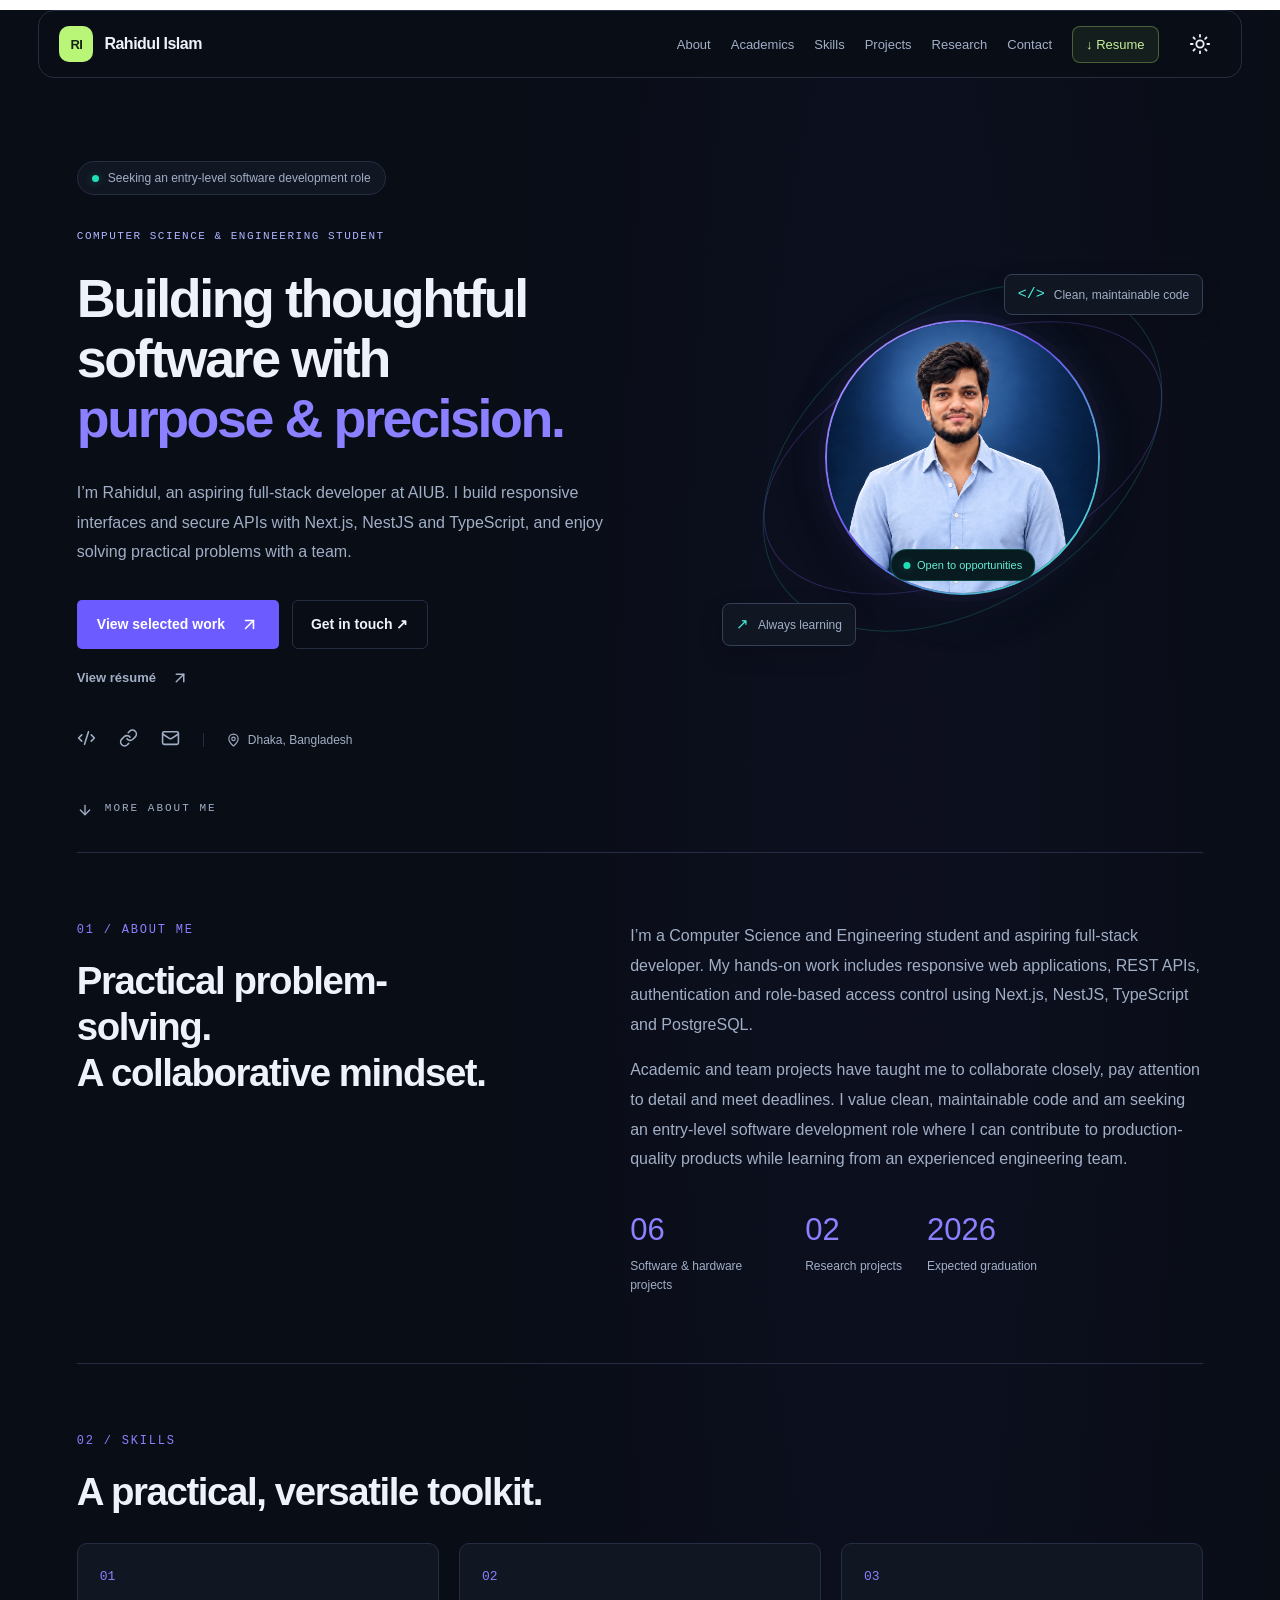
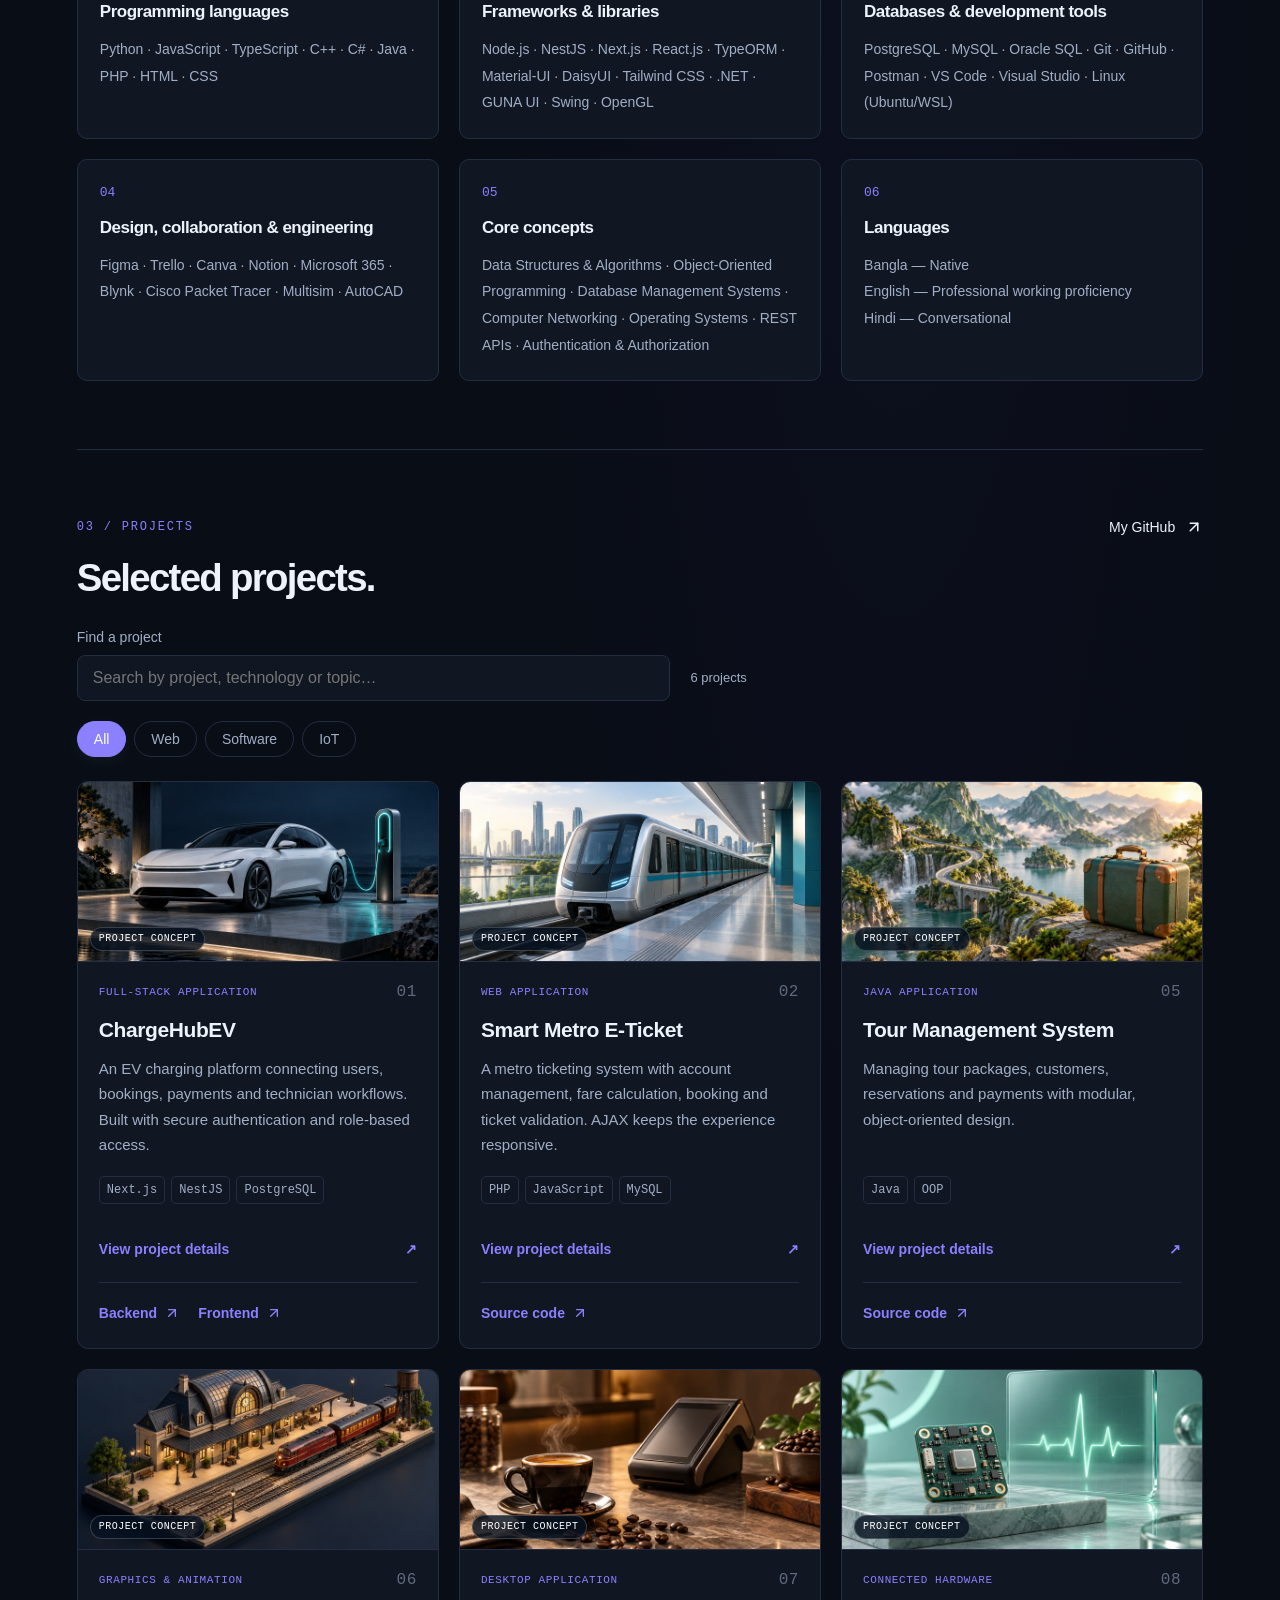
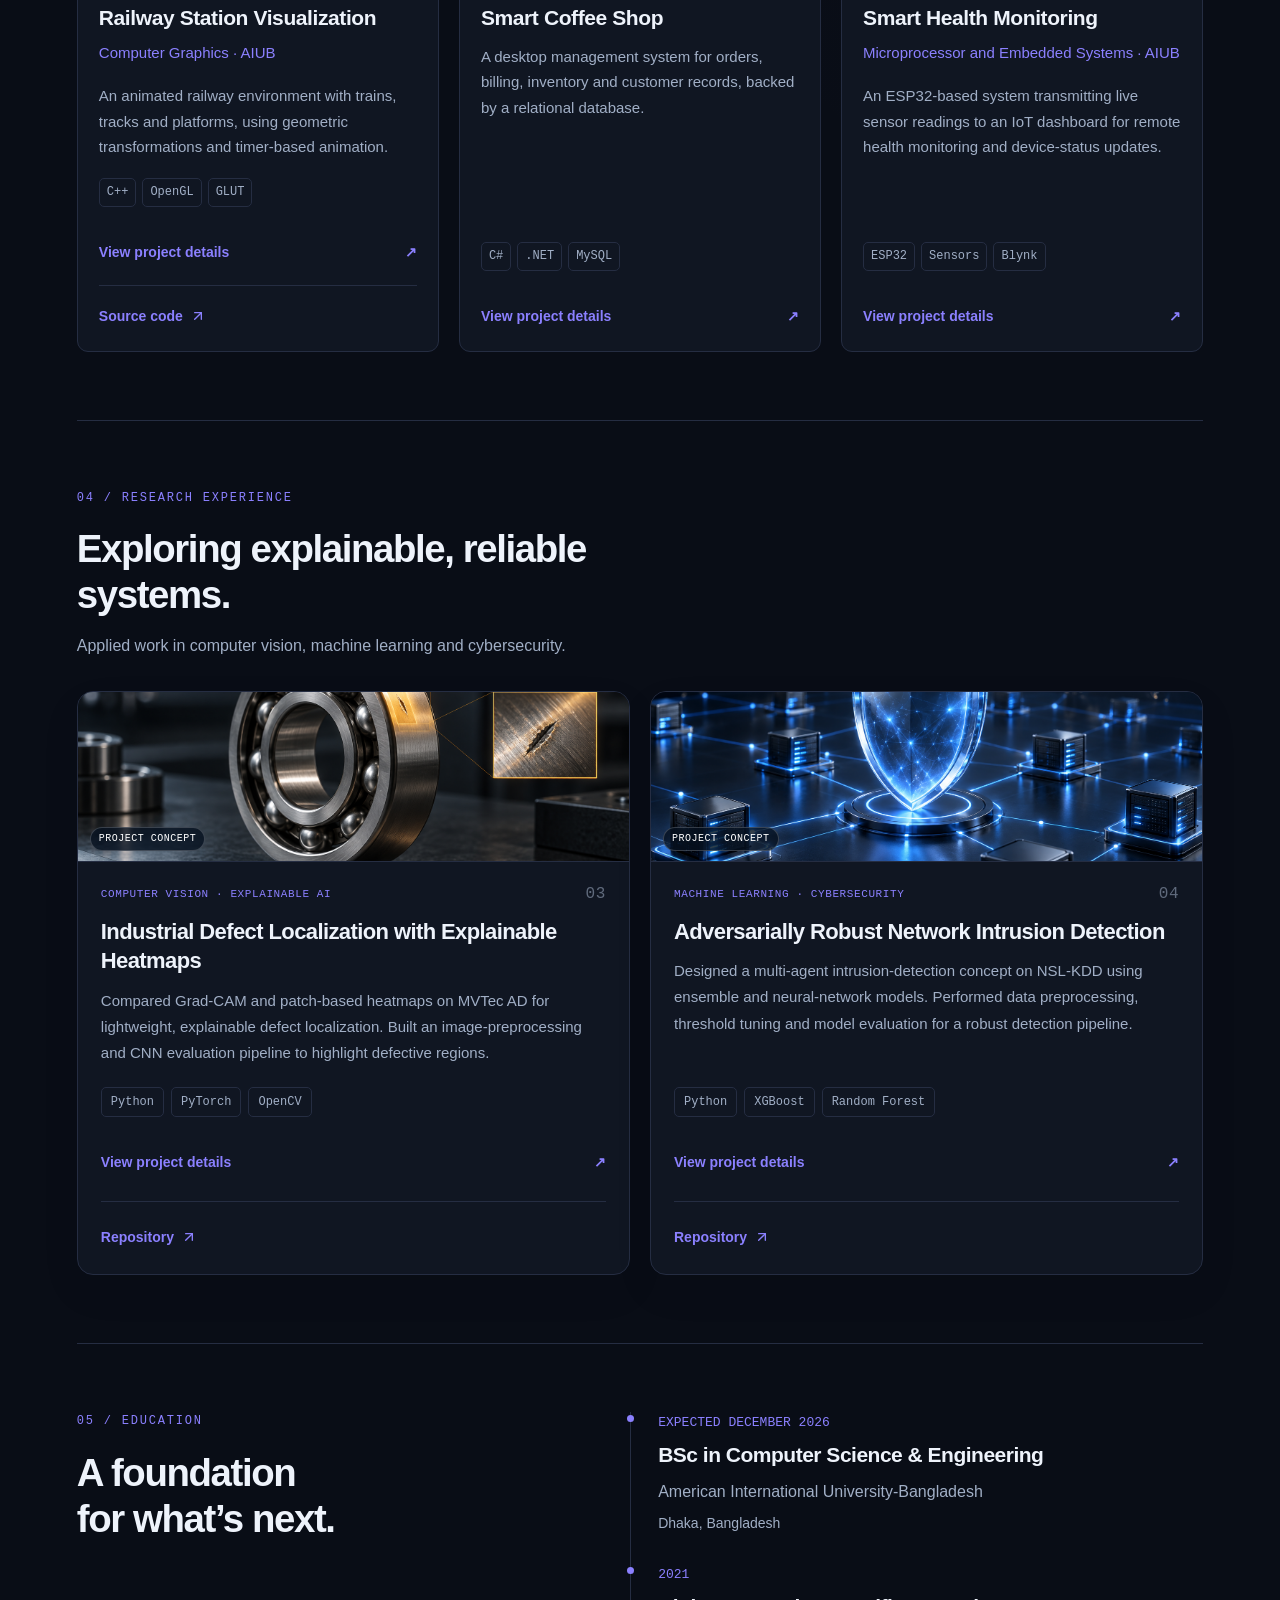
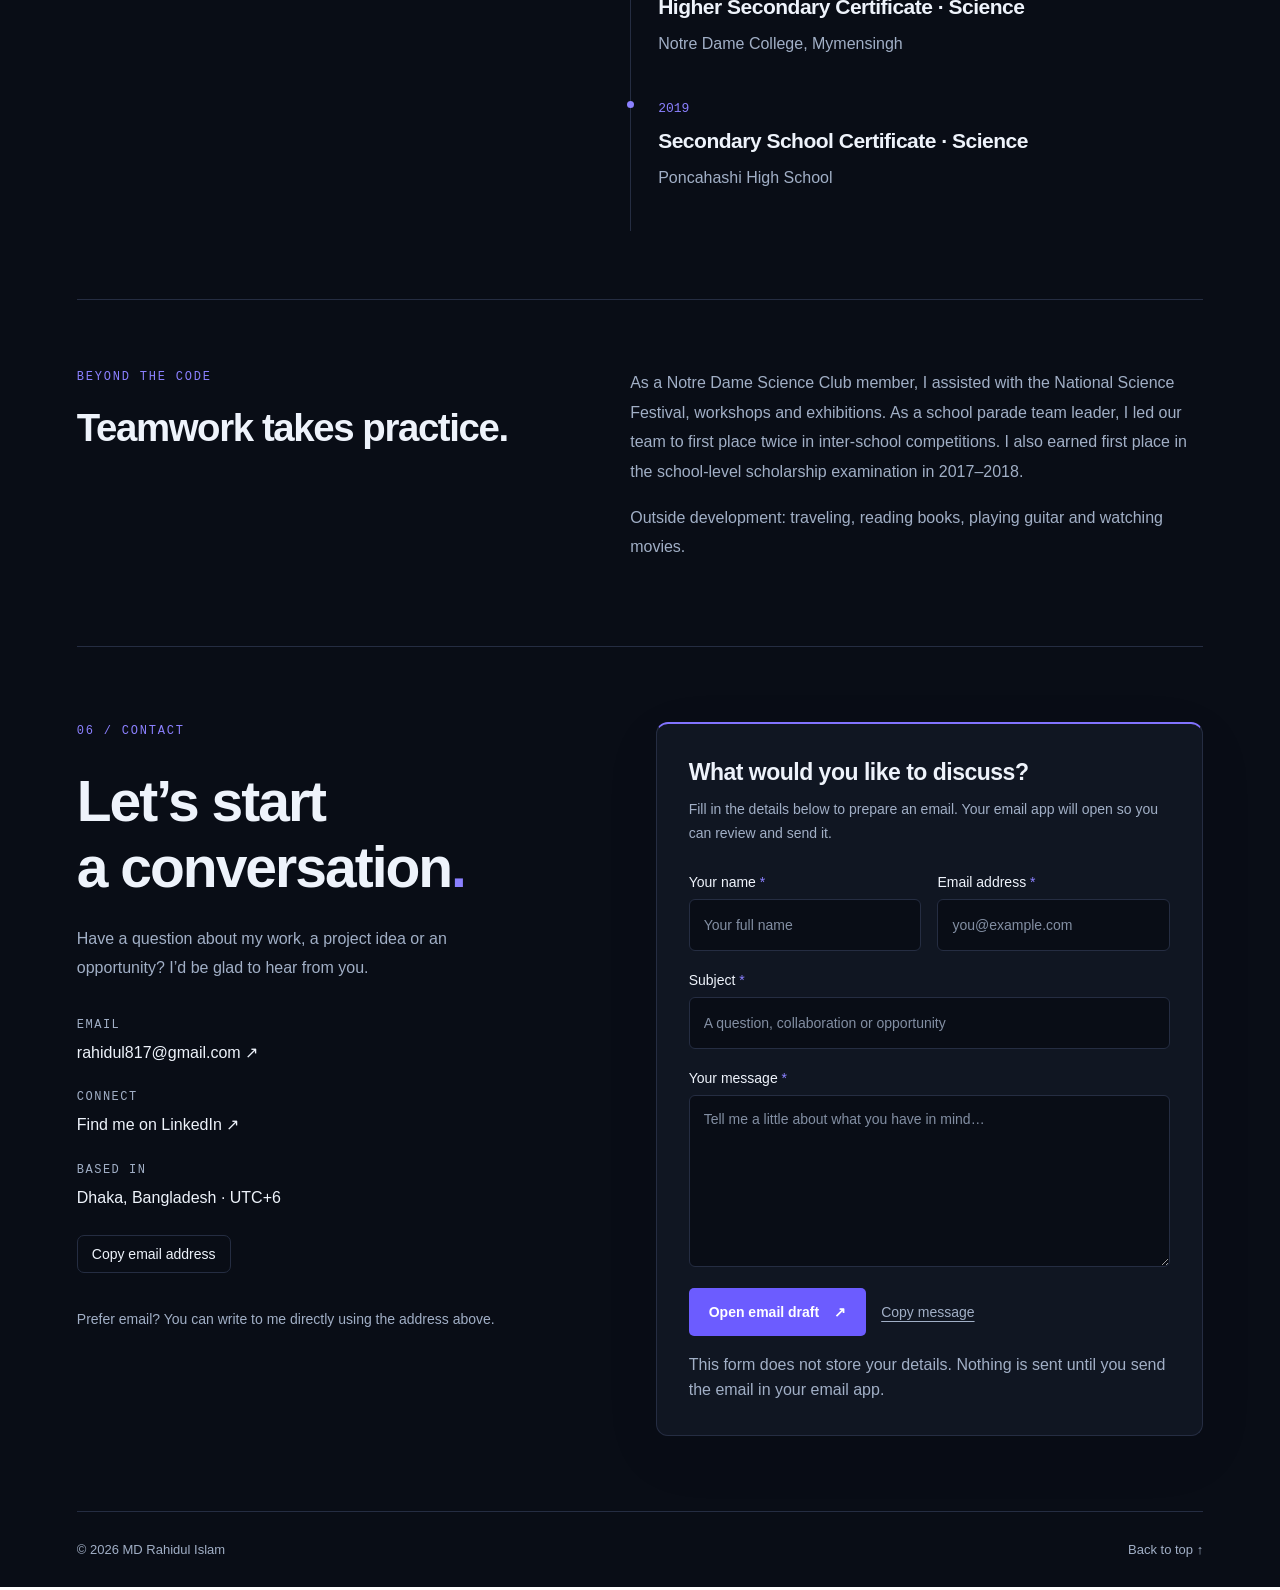
==== commit a753b226: "Add files via upload" ====
--- a/index.html
+++ b/index.html
@@ -1,8 +1,8 @@
 <!doctype html>
-<html lang="en"><head><meta charset="UTF-8"><meta name="viewport" content="width=device-width, initial-scale=1"><meta name="description" content="MD Rahidul Islam, CSE student at AIUB. Full-stack development, secure APIs and machine-learning projects."><link rel="canonical" href="https://rahidul817.github.io/Portfolio/"><meta property="og:title" content="MD Rahidul Islam | Full-stack Developer"><meta property="og:description" content="Explore web development, software and machine-learning projects. Get in touch for questions and collaborations."><meta property="og:type" content="website"><meta name="theme-color" content="#0a1220"><title>MD Rahidul Islam | Software Developer</title><link rel="icon" href="./favicon.svg" type="image/svg+xml"><link rel="stylesheet" href="./style.css?v=cv20260921"><script src="./script.js?v=cv20260921" defer></script></head><body><div class="portfolio"><a class="skip" href="#main">Skip to content</a><header><a class="brand" href="#home"><span class="brand-mark">RI</span><span class="brand-name">Rahidul Islam</span></a><nav aria-label="Main navigation"><a href="#about">About</a><a href="#education">Academics</a><a href="#skills">Skills</a><a href="#projects">Projects</a><a href="#research">Research</a><a href="#contact">Contact</a><a class="nav-resume" href="./CV_MD_RAHIDUL_ISLAM.pdf" target="_blank" rel="noreferrer">↓ Resume</a></nav><button type="button" class="theme" aria-label="Use light theme"><svg xmlns="http://www.w3.org/2000/svg" width="24" height="24" viewBox="0 0 24 24" fill="none" stroke="currentColor" stroke-width="2" stroke-linecap="round" stroke-linejoin="round" class="lucide lucide-sun" aria-hidden="true"><circle cx="12" cy="12" r="4"></circle><path d="M12 2v2"></path><path d="M12 20v2"></path><path d="m4.93 4.93 1.41 1.41"></path><path d="m17.66 17.66 1.41 1.41"></path><path d="M2 12h2"></path><path d="M20 12h2"></path><path d="m6.34 17.66-1.41 1.41"></path><path d="m19.07 4.93-1.41 1.41"></path></svg></button></header><main id="main"><section class="hero wrap" id="home"><div class="intro"><p class="availability"><span class="dot"></span> Seeking an entry-level software development role</p><p class="eyebrow">COMPUTER SCIENCE &amp; ENGINEERING STUDENT</p><p class="hello">MD RAHIDUL ISLAM</p><h1>Building thoughtful<br/>software with<br/><span>purpose &amp; precision.</span></h1><p class="lead">I’m Rahidul, an aspiring full-stack developer at AIUB. I build responsive interfaces and secure APIs with Next.js, NestJS and TypeScript, and enjoy solving practical problems with a team.</p><div class="actions"><a class="primary" href="#projects">View selected work <svg xmlns="http://www.w3.org/2000/svg" width="19" height="19" viewBox="0 0 24 24" fill="none" stroke="currentColor" stroke-width="2" stroke-linecap="round" stroke-linejoin="round" class="lucide lucide-arrow-up-right" aria-hidden="true"><path d="M7 7h10v10"></path><path d="M7 17 17 7"></path></svg></a><a class="hero-contact" href="#contact">Get in touch ↗</a><a class="secondary" href="./CV_MD_RAHIDUL_ISLAM.pdf" target="_blank" rel="noreferrer">View résumé <svg xmlns="http://www.w3.org/2000/svg" width="18" height="18" viewBox="0 0 24 24" fill="none" stroke="currentColor" stroke-width="2" stroke-linecap="round" stroke-linejoin="round" class="lucide lucide-arrow-up-right" aria-hidden="true"><path d="M7 7h10v10"></path><path d="M7 17 17 7"></path></svg></a></div><div class="social"><a href="https://github.com/rahidul817" aria-label="GitHub"><svg xmlns="http://www.w3.org/2000/svg" width="24" height="24" viewBox="0 0 24 24" fill="none" stroke="currentColor" stroke-width="2" stroke-linecap="round" stroke-linejoin="round" class="lucide lucide-code-xml" aria-hidden="true"><path d="m18 16 4-4-4-4"></path><path d="m6 8-4 4 4 4"></path><path d="m14.5 4-5 16"></path></svg></a><a href="https://www.linkedin.com/in/md-rahidul-islam-91201926b/" aria-label="LinkedIn"><svg xmlns="http://www.w3.org/2000/svg" width="24" height="24" viewBox="0 0 24 24" fill="none" stroke="currentColor" stroke-width="2" stroke-linecap="round" stroke-linejoin="round" class="lucide lucide-link" aria-hidden="true"><path d="M10 13a5 5 0 0 0 7.54.54l3-3a5 5 0 0 0-7.07-7.07l-1.72 1.71"></path><path d="M14 11a5 5 0 0 0-7.54-.54l-3 3a5 5 0 0 0 7.07 7.07l1.71-1.71"></path></svg></a><a href="mailto:rahidul817@gmail.com" aria-label="Email"><svg xmlns="http://www.w3.org/2000/svg" width="24" height="24" viewBox="0 0 24 24" fill="none" stroke="currentColor" stroke-width="2" stroke-linecap="round" stroke-linejoin="round" class="lucide lucide-mail" aria-hidden="true"><path d="m22 7-8.991 5.727a2 2 0 0 1-2.009 0L2 7"></path><rect x="2" y="4" width="20" height="16" rx="2"></rect></svg></a><span><svg xmlns="http://www.w3.org/2000/svg" width="14" height="14" viewBox="0 0 24 24" fill="none" stroke="currentColor" stroke-width="2" stroke-linecap="round" stroke-linejoin="round" class="lucide lucide-map-pin" aria-hidden="true"><path d="M20 10c0 4.993-5.539 10.193-7.399 11.799a1 1 0 0 1-1.202 0C9.539 20.193 4 14.993 4 10a8 8 0 0 1 16 0"></path><circle cx="12" cy="10" r="3"></circle></svg> Dhaka, Bangladesh</span></div></div><aside class="orbit-profile" aria-label="MD Rahidul Islam"><div class="orbit-ring orbit-one" aria-hidden="true"></div><div class="orbit-ring orbit-two" aria-hidden="true"></div><div class="orbit-glow" aria-hidden="true"></div><div class="circle-portrait"><img src="./rahidul-portrait-polished.png" alt="MD Rahidul Islam smiling in a semi-formal blue shirt" width="1122" height="1402" fetchpriority="high"/></div><span class="orbit-label label-code">&lt;/&gt; <span>Clean, maintainable code</span></span><span class="orbit-label label-learn">↗ <span>Always learning</span></span><a class="orbit-availability" href="#contact"><span class="dot"></span>Open to opportunities</a></aside><a class="scroll" href="#about"><svg xmlns="http://www.w3.org/2000/svg" width="16" height="16" viewBox="0 0 24 24" fill="none" stroke="currentColor" stroke-width="2" stroke-linecap="round" stroke-linejoin="round" class="lucide lucide-arrow-down" aria-hidden="true"><path d="M12 5v14"></path><path d="m19 12-7 7-7-7"></path></svg> MORE ABOUT ME</a></section><section id="about" class="wrap section about"><div><p class="eyebrow">01 / ABOUT ME</p><h2>Practical problem-solving.<br/>A collaborative mindset.</h2></div><div><p>I’m a Computer Science and Engineering student and aspiring full-stack developer. My hands-on work includes responsive web applications, REST APIs, authentication and role-based access control using Next.js, NestJS, TypeScript and PostgreSQL.</p><p>Academic and team projects have taught me to collaborate closely, pay attention to detail and meet deadlines. I value clean, maintainable code and am seeking an entry-level software development role where I can contribute to production-quality products while learning from an experienced engineering team.</p><div class="facts"><div><strong>06</strong><span>Software &amp; hardware projects</span></div><div><strong>02</strong><span>Research projects</span></div><div><strong>2026</strong><span>Expected graduation</span></div></div></div></section><section class="wrap section" id="skills"><p class="eyebrow">02 / SKILLS</p><h2>A practical, versatile toolkit.</h2><div class="skills"><article><span class="skill-index">01</span><h3>Programming languages</h3><p>Python · JavaScript · TypeScript · C++ · C# · Java · PHP · HTML · CSS</p></article><article><span class="skill-index">02</span><h3>Frameworks &amp; libraries</h3><p>Node.js · NestJS · Next.js · React.js · TypeORM · Material-UI · DaisyUI · Tailwind CSS · .NET · GUNA UI · Swing · OpenGL</p></article><article><span class="skill-index">03</span><h3>Databases &amp; development tools</h3><p>PostgreSQL · MySQL · Oracle SQL · Git · GitHub · Postman · VS Code · Visual Studio · Linux (Ubuntu/WSL)</p></article><article><span class="skill-index">04</span><h3>Design, collaboration &amp; engineering</h3><p>Figma · Trello · Canva · Notion · Microsoft 365 · Blynk · Cisco Packet Tracer · Multisim · AutoCAD</p></article><article><span class="skill-index">05</span><h3>Core concepts</h3><p>Data Structures & Algorithms · Object-Oriented Programming · Database Management Systems · Computer Networking · Operating Systems · REST APIs · Authentication & Authorization</p></article><article><span class="skill-index">06</span><h3>Languages</h3><p>Bangla — Native<br/>English — Professional working proficiency<br/>Hindi — Conversational</p></article></div></section><section class="wrap section" id="projects"><div class="section-heading"><div><p class="eyebrow">03 / PROJECTS</p><h2>Selected projects.</h2></div><a class="text-link" href="https://github.com/rahidul817">My GitHub <svg xmlns="http://www.w3.org/2000/svg" width="18" height="18" viewBox="0 0 24 24" fill="none" stroke="currentColor" stroke-width="2" stroke-linecap="round" stroke-linejoin="round" class="lucide lucide-arrow-up-right" aria-hidden="true"><path d="M7 7h10v10"></path><path d="M7 17 17 7"></path></svg></a></div><div class="filters" aria-label="Filter projects"><button type="button" aria-pressed="true" class="selected">All</button><button type="button" aria-pressed="false" class="">Web</button><button type="button" aria-pressed="false" class="">Software</button><button type="button" aria-pressed="false" class="">IoT</button></div><div class="projects" aria-live="polite"><article data-category="Web" class="project"><figure class="project-cover"><img src="./project-ev.png" alt="Electric car beside an illuminated charging station" width="1536" height="1024" loading="lazy" decoding="async"/><figcaption>Project concept</figcaption></figure><div class="project-body"><div class="project-top"><span>FULL-STACK APPLICATION</span><span class="project-number">01</span></div><h3>ChargeHubEV</h3><p>An EV charging platform connecting users, bookings, payments and technician workflows. Built with secure authentication and role-based access.</p><div class="tags"><span>Next.js</span><span>NestJS</span><span>PostgreSQL</span></div><div class="project-links"><a href="https://github.com/ar-sohan/ChargeHub---EV-Charging-Network" target="_blank" rel="noreferrer">Backend<svg xmlns="http://www.w3.org/2000/svg" width="16" height="16" viewBox="0 0 24 24" fill="none" stroke="currentColor" stroke-width="2" stroke-linecap="round" stroke-linejoin="round" class="lucide lucide-arrow-up-right" aria-hidden="true"><path d="M7 7h10v10"></path><path d="M7 17 17 7"></path></svg></a><a href="https://github.com/ar-sohan/Chraging_Hub_Frontend" target="_blank" rel="noreferrer">Frontend<svg xmlns="http://www.w3.org/2000/svg" width="16" height="16" viewBox="0 0 24 24" fill="none" stroke="currentColor" stroke-width="2" stroke-linecap="round" stroke-linejoin="round" class="lucide lucide-arrow-up-right" aria-hidden="true"><path d="M7 7h10v10"></path><path d="M7 17 17 7"></path></svg></a></div></div></article><article data-category="Web" class="project"><figure class="project-cover"><img src="./project-metro.png" alt="Modern silver metro train at a contemporary station" width="1536" height="1024" loading="lazy" decoding="async"/><figcaption>Project concept</figcaption></figure><div class="project-body"><div class="project-top"><span>WEB APPLICATION</span><span class="project-number">02</span></div><h3>Smart Metro E-Ticket</h3><p>A metro ticketing system with account management, fare calculation, booking and ticket validation. AJAX keeps the experience responsive.</p><div class="tags"><span>PHP</span><span>JavaScript</span><span>MySQL</span></div><div class="project-links"><a href="https://github.com/SadiaTabas/Dhaka-Metro-Rail" target="_blank" rel="noreferrer">Source code<svg xmlns="http://www.w3.org/2000/svg" width="16" height="16" viewBox="0 0 24 24" fill="none" stroke="currentColor" stroke-width="2" stroke-linecap="round" stroke-linejoin="round" class="lucide lucide-arrow-up-right" aria-hidden="true"><path d="M7 7h10v10"></path><path d="M7 17 17 7"></path></svg></a></div></div></article><article data-category="Software" class="project"><figure class="project-cover"><img src="./project-travel.png" alt="Mountain landscape and suitcase representing tour planning" width="1536" height="1024" loading="lazy" decoding="async"/><figcaption>Project concept</figcaption></figure><div class="project-body"><div class="project-top"><span>JAVA APPLICATION</span><span class="project-number">05</span></div><h3>Tour Management System</h3><p>Managing tour packages, customers, reservations and payments with modular, object-oriented design.</p><div class="tags"><span>Java</span><span>OOP</span></div><div class="project-links"><a href="https://github.com/rahidul817/Tour_Management-_System" target="_blank" rel="noreferrer">Source code<svg xmlns="http://www.w3.org/2000/svg" width="16" height="16" viewBox="0 0 24 24" fill="none" stroke="currentColor" stroke-width="2" stroke-linecap="round" stroke-linejoin="round" class="lucide lucide-arrow-up-right" aria-hidden="true"><path d="M7 7h10v10"></path><path d="M7 17 17 7"></path></svg></a></div></div></article><article data-category="Software" class="project"><figure class="project-cover"><img src="./project-railway.png" alt="Miniature railway station with a locomotive" width="1536" height="1024" loading="lazy" decoding="async"/><figcaption>Project concept</figcaption></figure><div class="project-body"><div class="project-top"><span>GRAPHICS &amp; ANIMATION</span><span class="project-number">06</span></div><h3>Railway Station Visualization</h3><p class="course-label">Computer Graphics · AIUB</p><p>An animated railway environment with trains, tracks and platforms, using geometric transformations and timer-based animation.</p><div class="tags"><span>C++</span><span>OpenGL</span><span>GLUT</span></div><div class="project-links"><a href="https://github.com/rahidul817/Railway_Station-OpenGL-Project" target="_blank" rel="noreferrer">Source code<svg xmlns="http://www.w3.org/2000/svg" width="16" height="16" viewBox="0 0 24 24" fill="none" stroke="currentColor" stroke-width="2" stroke-linecap="round" stroke-linejoin="round" class="lucide lucide-arrow-up-right" aria-hidden="true"><path d="M7 7h10v10"></path><path d="M7 17 17 7"></path></svg></a></div></div></article><article data-category="Software" class="project"><figure class="project-cover"><img src="./project-coffee.png" alt="Espresso and a point-of-sale terminal" width="1536" height="1024" loading="lazy" decoding="async"/><figcaption>Project concept</figcaption></figure><div class="project-body"><div class="project-top"><span>DESKTOP APPLICATION</span><span class="project-number">07</span></div><h3>Smart Coffee Shop</h3><p>A desktop management system for orders, billing, inventory and customer records, backed by a relational database.</p><div class="tags"><span>C#</span><span>.NET</span><span>MySQL</span></div><div class="project-links"></div></div></article><article data-category="IoT" class="project"><figure class="project-cover"><img src="./project-health.png" alt="Sensor circuit board beside a pulse waveform" width="1536" height="1024" loading="lazy" decoding="async"/><figcaption>Project concept</figcaption></figure><div class="project-body"><div class="project-top"><span>CONNECTED HARDWARE</span><span class="project-number">08</span></div><h3>Smart Health Monitoring</h3><p class="course-label">Microprocessor and Embedded Systems · AIUB</p><p>An ESP32-based system transmitting live sensor readings to an IoT dashboard for remote health monitoring and device-status updates.</p><div class="tags"><span>ESP32</span><span>Sensors</span><span>Blynk</span></div><div class="project-links"></div></div></article></div></section><section id="research" class="wrap section"><p class="eyebrow">04 / RESEARCH EXPERIENCE</p><h2>Exploring explainable, reliable systems.</h2><p class="research-intro">Applied work in computer vision, machine learning and cybersecurity.</p><div class="projects research-grid"><article data-research="true" class="project research-card"><figure class="project-cover"><img src="./project-vision.png" alt="Optical inspection of a defect in a metal bearing" width="1536" height="1024" loading="lazy" decoding="async"/><figcaption>Project concept</figcaption></figure><div class="project-body"><div class="project-top"><span>COMPUTER VISION · EXPLAINABLE AI</span><span class="project-number">03</span></div><h3>Industrial Defect Localization with Explainable Heatmaps</h3><p>Compared Grad-CAM and patch-based heatmaps on MVTec AD for lightweight, explainable defect localization. Built an image-preprocessing and CNN evaluation pipeline to highlight defective regions.</p><div class="tags"><span>Python</span><span>PyTorch</span><span>OpenCV</span></div><div class="project-links"><a href="https://github.com/rahidul817/CVPR" target="_blank" rel="noreferrer">Repository<svg xmlns="http://www.w3.org/2000/svg" width="16" height="16" viewBox="0 0 24 24" fill="none" stroke="currentColor" stroke-width="2" stroke-linecap="round" stroke-linejoin="round" class="lucide lucide-arrow-up-right" aria-hidden="true"><path d="M7 7h10v10"></path><path d="M7 17 17 7"></path></svg></a></div></div></article><article data-research="true" class="project research-card"><figure class="project-cover"><img src="./project-security.png" alt="Glass shield and connected servers representing network security" width="1536" height="1024" loading="lazy" decoding="async"/><figcaption>Project concept</figcaption></figure><div class="project-body"><div class="project-top"><span>MACHINE LEARNING · CYBERSECURITY</span><span class="project-number">04</span></div><h3>Adversarially Robust Network Intrusion Detection</h3><p>Designed a multi-agent intrusion-detection concept on NSL-KDD using ensemble and neural-network models. Performed data preprocessing, threshold tuning and model evaluation for a robust detection pipeline.</p><div class="tags"><span>Python</span><span>XGBoost</span><span>Random Forest</span></div><div class="project-links"><a href="https://github.com/rahidul817/ML" target="_blank" rel="noreferrer">Repository<svg xmlns="http://www.w3.org/2000/svg" width="16" height="16" viewBox="0 0 24 24" fill="none" stroke="currentColor" stroke-width="2" stroke-linecap="round" stroke-linejoin="round" class="lucide lucide-arrow-up-right" aria-hidden="true"><path d="M7 7h10v10"></path><path d="M7 17 17 7"></path></svg></a></div></div></article></div></section><section class="wrap section education" id="education"><div><p class="eyebrow">05 / EDUCATION</p><h2>A foundation<br/>for what’s next.</h2></div><div class="timeline"><article><span>EXPECTED DECEMBER 2026</span><h3>BSc in Computer Science &amp; Engineering</h3><p>American International University-Bangladesh</p><small>Dhaka, Bangladesh</small></article><article><span>2021</span><h3>Higher Secondary Certificate · Science</h3><p>Notre Dame College, Mymensingh</p></article><article><span>2019</span><h3>Secondary School Certificate · Science</h3><p>Poncahashi High School</p></article></div></section><section class="wrap section beyond"><div><p class="eyebrow">BEYOND THE CODE</p><h2>Teamwork takes practice.</h2></div><div><p>As a Notre Dame Science Club member, I assisted with the National Science Festival, workshops and exhibitions. As a school parade team leader, I led our team to first place twice in inter-school competitions. I also earned first place in the school-level scholarship examination in 2017–2018.</p><p class="muted">Outside development: traveling, reading books, playing guitar and watching movies.</p></div></section><section id="contact" class="wrap contact contact-section" aria-labelledby="contact-heading">
+<html lang="en"><head><meta charset="UTF-8"><meta name="viewport" content="width=device-width, initial-scale=1"><meta name="description" content="MD Rahidul Islam, CSE student at AIUB. Full-stack development, secure APIs and machine-learning projects."><link rel="canonical" href="https://rahidul817.github.io/Portfolio/"><meta property="og:title" content="MD Rahidul Islam | Full-stack Developer"><meta property="og:description" content="Explore web development, software and machine-learning projects. Get in touch for questions and collaborations."><meta property="og:type" content="website"><meta name="theme-color" content="#0a1220"><title>MD Rahidul Islam | Software Developer</title><link rel="icon" href="./favicon.svg" type="image/svg+xml"><link rel="stylesheet" href="./style.css?v=cv20260921"><script src="./script.js?v=cv20260921" defer></script><link rel="stylesheet" href="./refinements.css?v=compact1"><link rel="stylesheet" href="./features.css?v=1"><script src="./features.js?v=1" defer></script></head><body><div class="portfolio"><a class="skip" href="#main">Skip to content</a><header><a class="brand" href="#home"><span class="brand-mark">RI</span><span class="brand-name">Rahidul Islam</span></a><button class="menu-toggle" type="button" aria-controls="main-navigation" aria-expanded="false">Menu <span aria-hidden="true">☰</span></button><nav id="main-navigation" aria-label="Main navigation"><a href="#about">About</a><a href="#education">Academics</a><a href="#skills">Skills</a><a href="#projects">Projects</a><a href="#research">Research</a><a href="#contact">Contact</a><a class="nav-resume" href="./CV_MD_RAHIDUL_ISLAM.pdf" target="_blank" rel="noreferrer">↓ Resume</a></nav><button type="button" class="theme" aria-label="Use light theme"><svg xmlns="http://www.w3.org/2000/svg" width="24" height="24" viewBox="0 0 24 24" fill="none" stroke="currentColor" stroke-width="2" stroke-linecap="round" stroke-linejoin="round" class="lucide lucide-sun" aria-hidden="true"><circle cx="12" cy="12" r="4"></circle><path d="M12 2v2"></path><path d="M12 20v2"></path><path d="m4.93 4.93 1.41 1.41"></path><path d="m17.66 17.66 1.41 1.41"></path><path d="M2 12h2"></path><path d="M20 12h2"></path><path d="m6.34 17.66-1.41 1.41"></path><path d="m19.07 4.93-1.41 1.41"></path></svg></button></header><main id="main"><section class="hero wrap" id="home"><div class="intro"><p class="availability"><span class="dot"></span> Seeking an entry-level software development role</p><p class="eyebrow">COMPUTER SCIENCE &amp; ENGINEERING STUDENT</p><p class="hello">MD RAHIDUL ISLAM</p><h1>Building thoughtful<br/>software with<br/><span>purpose &amp; precision.</span></h1><p class="lead">I’m Rahidul, an aspiring full-stack developer at AIUB. I build responsive interfaces and secure APIs with Next.js, NestJS and TypeScript, and enjoy solving practical problems with a team.</p><div class="actions"><a class="primary" href="#projects">View selected work <svg xmlns="http://www.w3.org/2000/svg" width="19" height="19" viewBox="0 0 24 24" fill="none" stroke="currentColor" stroke-width="2" stroke-linecap="round" stroke-linejoin="round" class="lucide lucide-arrow-up-right" aria-hidden="true"><path d="M7 7h10v10"></path><path d="M7 17 17 7"></path></svg></a><a class="hero-contact" href="#contact">Get in touch ↗</a><a class="secondary" href="./CV_MD_RAHIDUL_ISLAM.pdf" target="_blank" rel="noreferrer">View résumé <svg xmlns="http://www.w3.org/2000/svg" width="18" height="18" viewBox="0 0 24 24" fill="none" stroke="currentColor" stroke-width="2" stroke-linecap="round" stroke-linejoin="round" class="lucide lucide-arrow-up-right" aria-hidden="true"><path d="M7 7h10v10"></path><path d="M7 17 17 7"></path></svg></a></div><div class="social"><a href="https://github.com/rahidul817" aria-label="GitHub"><svg xmlns="http://www.w3.org/2000/svg" width="24" height="24" viewBox="0 0 24 24" fill="none" stroke="currentColor" stroke-width="2" stroke-linecap="round" stroke-linejoin="round" class="lucide lucide-code-xml" aria-hidden="true"><path d="m18 16 4-4-4-4"></path><path d="m6 8-4 4 4 4"></path><path d="m14.5 4-5 16"></path></svg></a><a href="https://www.linkedin.com/in/md-rahidul-islam-91201926b/" aria-label="LinkedIn"><svg xmlns="http://www.w3.org/2000/svg" width="24" height="24" viewBox="0 0 24 24" fill="none" stroke="currentColor" stroke-width="2" stroke-linecap="round" stroke-linejoin="round" class="lucide lucide-link" aria-hidden="true"><path d="M10 13a5 5 0 0 0 7.54.54l3-3a5 5 0 0 0-7.07-7.07l-1.72 1.71"></path><path d="M14 11a5 5 0 0 0-7.54-.54l-3 3a5 5 0 0 0 7.07 7.07l1.71-1.71"></path></svg></a><a href="mailto:rahidul817@gmail.com" aria-label="Email"><svg xmlns="http://www.w3.org/2000/svg" width="24" height="24" viewBox="0 0 24 24" fill="none" stroke="currentColor" stroke-width="2" stroke-linecap="round" stroke-linejoin="round" class="lucide lucide-mail" aria-hidden="true"><path d="m22 7-8.991 5.727a2 2 0 0 1-2.009 0L2 7"></path><rect x="2" y="4" width="20" height="16" rx="2"></rect></svg></a><span><svg xmlns="http://www.w3.org/2000/svg" width="14" height="14" viewBox="0 0 24 24" fill="none" stroke="currentColor" stroke-width="2" stroke-linecap="round" stroke-linejoin="round" class="lucide lucide-map-pin" aria-hidden="true"><path d="M20 10c0 4.993-5.539 10.193-7.399 11.799a1 1 0 0 1-1.202 0C9.539 20.193 4 14.993 4 10a8 8 0 0 1 16 0"></path><circle cx="12" cy="10" r="3"></circle></svg> Dhaka, Bangladesh</span></div></div><aside class="orbit-profile" aria-label="MD Rahidul Islam"><div class="orbit-ring orbit-one" aria-hidden="true"></div><div class="orbit-ring orbit-two" aria-hidden="true"></div><div class="orbit-glow" aria-hidden="true"></div><div class="circle-portrait"><img src="./rahidul-portrait-polished.png" alt="MD Rahidul Islam smiling in a semi-formal blue shirt" width="1122" height="1402" fetchpriority="high"/></div><span class="orbit-label label-code">&lt;/&gt; <span>Clean, maintainable code</span></span><span class="orbit-label label-learn">↗ <span>Always learning</span></span><a class="orbit-availability" href="#contact"><span class="dot"></span>Open to opportunities</a></aside><a class="scroll" href="#about"><svg xmlns="http://www.w3.org/2000/svg" width="16" height="16" viewBox="0 0 24 24" fill="none" stroke="currentColor" stroke-width="2" stroke-linecap="round" stroke-linejoin="round" class="lucide lucide-arrow-down" aria-hidden="true"><path d="M12 5v14"></path><path d="m19 12-7 7-7-7"></path></svg> MORE ABOUT ME</a></section><section id="about" class="wrap section about"><div><p class="eyebrow">01 / ABOUT ME</p><h2>Practical problem-solving.<br/>A collaborative mindset.</h2></div><div><p>I’m a Computer Science and Engineering student and aspiring full-stack developer. My hands-on work includes responsive web applications, REST APIs, authentication and role-based access control using Next.js, NestJS, TypeScript and PostgreSQL.</p><p>Academic and team projects have taught me to collaborate closely, pay attention to detail and meet deadlines. I value clean, maintainable code and am seeking an entry-level software development role where I can contribute to production-quality products while learning from an experienced engineering team.</p><div class="facts"><div><strong>06</strong><span>Software &amp; hardware projects</span></div><div><strong>02</strong><span>Research projects</span></div><div><strong>2026</strong><span>Expected graduation</span></div></div></div></section><section class="wrap section" id="skills"><p class="eyebrow">02 / SKILLS</p><h2>A practical, versatile toolkit.</h2><div class="skills"><article><span class="skill-index">01</span><h3>Programming languages</h3><p>Python · JavaScript · TypeScript · C++ · C# · Java · PHP · HTML · CSS</p></article><article><span class="skill-index">02</span><h3>Frameworks &amp; libraries</h3><p>Node.js · NestJS · Next.js · React.js · TypeORM · Material-UI · DaisyUI · Tailwind CSS · .NET · GUNA UI · Swing · OpenGL</p></article><article><span class="skill-index">03</span><h3>Databases &amp; development tools</h3><p>PostgreSQL · MySQL · Oracle SQL · Git · GitHub · Postman · VS Code · Visual Studio · Linux (Ubuntu/WSL)</p></article><article><span class="skill-index">04</span><h3>Design, collaboration &amp; engineering</h3><p>Figma · Trello · Canva · Notion · Microsoft 365 · Blynk · Cisco Packet Tracer · Multisim · AutoCAD</p></article><article><span class="skill-index">05</span><h3>Core concepts</h3><p>Data Structures & Algorithms · Object-Oriented Programming · Database Management Systems · Computer Networking · Operating Systems · REST APIs · Authentication & Authorization</p></article><article><span class="skill-index">06</span><h3>Languages</h3><p>Bangla — Native<br/>English — Professional working proficiency<br/>Hindi — Conversational</p></article></div></section><section class="wrap section" id="projects"><div class="section-heading"><div><p class="eyebrow">03 / PROJECTS</p><h2>Selected projects.</h2></div><a class="text-link" href="https://github.com/rahidul817">My GitHub <svg xmlns="http://www.w3.org/2000/svg" width="18" height="18" viewBox="0 0 24 24" fill="none" stroke="currentColor" stroke-width="2" stroke-linecap="round" stroke-linejoin="round" class="lucide lucide-arrow-up-right" aria-hidden="true"><path d="M7 7h10v10"></path><path d="M7 17 17 7"></path></svg></a></div><div class="project-search"><label for="project-search">Find a project</label><input id="project-search" type="search" placeholder="Search by project, technology or topic…" autocomplete="off"/><p id="project-count" role="status" aria-live="polite">6 projects</p></div><div class="filters" aria-label="Filter projects"><button type="button" aria-pressed="true" class="selected">All</button><button type="button" aria-pressed="false" class="">Web</button><button type="button" aria-pressed="false" class="">Software</button><button type="button" aria-pressed="false" class="">IoT</button></div><div class="projects" aria-live="polite"><article data-category="Web" class="project"><figure class="project-cover"><img src="./project-ev.png" alt="Electric car beside an illuminated charging station" width="1536" height="1024" loading="lazy" decoding="async"/><figcaption>Project concept</figcaption></figure><div class="project-body"><div class="project-top"><span>FULL-STACK APPLICATION</span><span class="project-number">01</span></div><h3>ChargeHubEV</h3><p>An EV charging platform connecting users, bookings, payments and technician workflows. Built with secure authentication and role-based access.</p><div class="tags"><span>Next.js</span><span>NestJS</span><span>PostgreSQL</span></div><button type="button" class="detail-button" data-detail="project-detail-0">View project details <span aria-hidden="true">↗</span></button><template id="project-detail-0"><p class="detail-category">Full-stack EV charging platform</p><h2>ChargeHubEV</h2><h3>Work &amp; contribution</h3><ul><li>Built responsive Next.js interfaces and a modular NestJS backend.</li><li>Developed REST APIs for users, bookings, payments, authentication and technician workflows.</li><li>Implemented JWT, bcrypt, role-based access control, validation and reusable forms.</li></ul></template><div class="project-links"><a href="https://github.com/ar-sohan/ChargeHub---EV-Charging-Network" target="_blank" rel="noreferrer">Backend<svg xmlns="http://www.w3.org/2000/svg" width="16" height="16" viewBox="0 0 24 24" fill="none" stroke="currentColor" stroke-width="2" stroke-linecap="round" stroke-linejoin="round" class="lucide lucide-arrow-up-right" aria-hidden="true"><path d="M7 7h10v10"></path><path d="M7 17 17 7"></path></svg></a><a href="https://github.com/ar-sohan/Chraging_Hub_Frontend" target="_blank" rel="noreferrer">Frontend<svg xmlns="http://www.w3.org/2000/svg" width="16" height="16" viewBox="0 0 24 24" fill="none" stroke="currentColor" stroke-width="2" stroke-linecap="round" stroke-linejoin="round" class="lucide lucide-arrow-up-right" aria-hidden="true"><path d="M7 7h10v10"></path><path d="M7 17 17 7"></path></svg></a></div></div></article><article data-category="Web" class="project"><figure class="project-cover"><img src="./project-metro.png" alt="Modern silver metro train at a contemporary station" width="1536" height="1024" loading="lazy" decoding="async"/><figcaption>Project concept</figcaption></figure><div class="project-body"><div class="project-top"><span>WEB APPLICATION</span><span class="project-number">02</span></div><h3>Smart Metro E-Ticket</h3><p>A metro ticketing system with account management, fare calculation, booking and ticket validation. AJAX keeps the experience responsive.</p><div class="tags"><span>PHP</span><span>JavaScript</span><span>MySQL</span></div><button type="button" class="detail-button" data-detail="project-detail-1">View project details <span aria-hidden="true">↗</span></button><template id="project-detail-1"><p class="detail-category">Web-based metro ticketing</p><h2>Smart Metro E-Ticket</h2><h3>Work &amp; contribution</h3><ul><li>Implemented account management, fare calculation, booking and ticket validation.</li><li>Used AJAX to update data without unnecessary full-page reloads.</li><li>Connected the application to MySQL for persistent ticketing operations.</li></ul></template><div class="project-links"><a href="https://github.com/SadiaTabas/Dhaka-Metro-Rail" target="_blank" rel="noreferrer">Source code<svg xmlns="http://www.w3.org/2000/svg" width="16" height="16" viewBox="0 0 24 24" fill="none" stroke="currentColor" stroke-width="2" stroke-linecap="round" stroke-linejoin="round" class="lucide lucide-arrow-up-right" aria-hidden="true"><path d="M7 7h10v10"></path><path d="M7 17 17 7"></path></svg></a></div></div></article><article data-category="Software" class="project"><figure class="project-cover"><img src="./project-travel.png" alt="Mountain landscape and suitcase representing tour planning" width="1536" height="1024" loading="lazy" decoding="async"/><figcaption>Project concept</figcaption></figure><div class="project-body"><div class="project-top"><span>JAVA APPLICATION</span><span class="project-number">05</span></div><h3>Tour Management System</h3><p>Managing tour packages, customers, reservations and payments with modular, object-oriented design.</p><div class="tags"><span>Java</span><span>OOP</span></div><button type="button" class="detail-button" data-detail="project-detail-2">View project details <span aria-hidden="true">↗</span></button><template id="project-detail-2"><p class="detail-category">Object-oriented Java application</p><h2>Tour Management System</h2><h3>Work &amp; contribution</h3><ul><li>Created workflows for tour packages, customers, reservations and payments.</li><li>Applied encapsulation, inheritance and abstraction.</li><li>Organized functionality into modular classes for maintainability.</li></ul></template><div class="project-links"><a href="https://github.com/rahidul817/Tour_Management-_System" target="_blank" rel="noreferrer">Source code<svg xmlns="http://www.w3.org/2000/svg" width="16" height="16" viewBox="0 0 24 24" fill="none" stroke="currentColor" stroke-width="2" stroke-linecap="round" stroke-linejoin="round" class="lucide lucide-arrow-up-right" aria-hidden="true"><path d="M7 7h10v10"></path><path d="M7 17 17 7"></path></svg></a></div></div></article><article data-category="Software" class="project"><figure class="project-cover"><img src="./project-railway.png" alt="Miniature railway station with a locomotive" width="1536" height="1024" loading="lazy" decoding="async"/><figcaption>Project concept</figcaption></figure><div class="project-body"><div class="project-top"><span>GRAPHICS &amp; ANIMATION</span><span class="project-number">06</span></div><h3>Railway Station Visualization</h3><p class="course-label">Computer Graphics · AIUB</p><p>An animated railway environment with trains, tracks and platforms, using geometric transformations and timer-based animation.</p><div class="tags"><span>C++</span><span>OpenGL</span><span>GLUT</span></div><button type="button" class="detail-button" data-detail="project-detail-3">View project details <span aria-hidden="true">↗</span></button><template id="project-detail-3"><p class="detail-category">Computer Graphics coursework · AIUB</p><h2>Railway Station Visualization</h2><h3>Work &amp; contribution</h3><ul><li>Created an animated station with trains, tracks, platforms and surrounding scenery.</li><li>Applied geometric transformations and rendering with OpenGL and GLUT.</li><li>Used event handling and timers to control animation.</li></ul></template><div class="project-links"><a href="https://github.com/rahidul817/Railway_Station-OpenGL-Project" target="_blank" rel="noreferrer">Source code<svg xmlns="http://www.w3.org/2000/svg" width="16" height="16" viewBox="0 0 24 24" fill="none" stroke="currentColor" stroke-width="2" stroke-linecap="round" stroke-linejoin="round" class="lucide lucide-arrow-up-right" aria-hidden="true"><path d="M7 7h10v10"></path><path d="M7 17 17 7"></path></svg></a></div></div></article><article data-category="Software" class="project"><figure class="project-cover"><img src="./project-coffee.png" alt="Espresso and a point-of-sale terminal" width="1536" height="1024" loading="lazy" decoding="async"/><figcaption>Project concept</figcaption></figure><div class="project-body"><div class="project-top"><span>DESKTOP APPLICATION</span><span class="project-number">07</span></div><h3>Smart Coffee Shop</h3><p>A desktop management system for orders, billing, inventory and customer records, backed by a relational database.</p><div class="tags"><span>C#</span><span>.NET</span><span>MySQL</span></div><button type="button" class="detail-button" data-detail="project-detail-4">View project details <span aria-hidden="true">↗</span></button><template id="project-detail-4"><p class="detail-category">Desktop management application</p><h2>Smart Coffee Shop</h2><h3>Work &amp; contribution</h3><ul><li>Built order processing, billing, inventory and customer-record workflows.</li><li>Designed a relational MySQL database.</li><li>Connected the database to a modular C# interface for data operations.</li></ul></template><div class="project-links"></div></div></article><article data-category="IoT" class="project"><figure class="project-cover"><img src="./project-health.png" alt="Sensor circuit board beside a pulse waveform" width="1536" height="1024" loading="lazy" decoding="async"/><figcaption>Project concept</figcaption></figure><div class="project-body"><div class="project-top"><span>CONNECTED HARDWARE</span><span class="project-number">08</span></div><h3>Smart Health Monitoring</h3><p class="course-label">Microprocessor and Embedded Systems · AIUB</p><p>An ESP32-based system transmitting live sensor readings to an IoT dashboard for remote health monitoring and device-status updates.</p><div class="tags"><span>ESP32</span><span>Sensors</span><span>Blynk</span></div><button type="button" class="detail-button" data-detail="project-detail-5">View project details <span aria-hidden="true">↗</span></button><template id="project-detail-5"><p class="detail-category">Embedded Systems coursework · AIUB</p><h2>Smart Health Monitoring</h2><h3>Work &amp; contribution</h3><ul><li>Collected sensor readings with an ESP32-based system.</li><li>Transmitted live health readings wirelessly.</li><li>Integrated Blynk for remote monitoring and device status.</li></ul></template><div class="project-links"></div></div></article></div></section><p class="search-empty" id="search-empty" hidden>No matching projects. Try another keyword or select All.</p><section id="research" class="wrap section"><p class="eyebrow">04 / RESEARCH EXPERIENCE</p><h2>Exploring explainable, reliable systems.</h2><p class="research-intro">Applied work in computer vision, machine learning and cybersecurity.</p><div class="projects research-grid"><article data-research="true" class="project research-card"><figure class="project-cover"><img src="./project-vision.png" alt="Optical inspection of a defect in a metal bearing" width="1536" height="1024" loading="lazy" decoding="async"/><figcaption>Project concept</figcaption></figure><div class="project-body"><div class="project-top"><span>COMPUTER VISION · EXPLAINABLE AI</span><span class="project-number">03</span></div><h3>Industrial Defect Localization with Explainable Heatmaps</h3><p>Compared Grad-CAM and patch-based heatmaps on MVTec AD for lightweight, explainable defect localization. Built an image-preprocessing and CNN evaluation pipeline to highlight defective regions.</p><div class="tags"><span>Python</span><span>PyTorch</span><span>OpenCV</span></div><button type="button" class="detail-button" data-detail="project-detail-6">View project details <span aria-hidden="true">↗</span></button><template id="project-detail-6"><p class="detail-category">Computer vision & explainable AI</p><h2>Industrial Defect Localization with Explainable Heatmaps</h2><h3>Work &amp; contribution</h3><ul><li>Compared Grad-CAM and patch-based heatmaps on MVTec AD.</li><li>Built an image-preprocessing and CNN evaluation pipeline.</li><li>Applied explainability methods to highlight defective image regions.</li></ul></template><div class="project-links"><a href="https://github.com/rahidul817/CVPR" target="_blank" rel="noreferrer">Repository<svg xmlns="http://www.w3.org/2000/svg" width="16" height="16" viewBox="0 0 24 24" fill="none" stroke="currentColor" stroke-width="2" stroke-linecap="round" stroke-linejoin="round" class="lucide lucide-arrow-up-right" aria-hidden="true"><path d="M7 7h10v10"></path><path d="M7 17 17 7"></path></svg></a></div></div></article><article data-research="true" class="project research-card"><figure class="project-cover"><img src="./project-security.png" alt="Glass shield and connected servers representing network security" width="1536" height="1024" loading="lazy" decoding="async"/><figcaption>Project concept</figcaption></figure><div class="project-body"><div class="project-top"><span>MACHINE LEARNING · CYBERSECURITY</span><span class="project-number">04</span></div><h3>Adversarially Robust Network Intrusion Detection</h3><p>Designed a multi-agent intrusion-detection concept on NSL-KDD using ensemble and neural-network models. Performed data preprocessing, threshold tuning and model evaluation for a robust detection pipeline.</p><div class="tags"><span>Python</span><span>XGBoost</span><span>Random Forest</span></div><button type="button" class="detail-button" data-detail="project-detail-7">View project details <span aria-hidden="true">↗</span></button><template id="project-detail-7"><p class="detail-category">Machine learning & cybersecurity</p><h2>Adversarially Robust Network Intrusion Detection</h2><h3>Work &amp; contribution</h3><ul><li>Designed a multi-agent detection concept using NSL-KDD.</li><li>Explored ensemble and neural-network models.</li><li>Performed preprocessing, threshold tuning and model evaluation.</li></ul></template><div class="project-links"><a href="https://github.com/rahidul817/ML" target="_blank" rel="noreferrer">Repository<svg xmlns="http://www.w3.org/2000/svg" width="16" height="16" viewBox="0 0 24 24" fill="none" stroke="currentColor" stroke-width="2" stroke-linecap="round" stroke-linejoin="round" class="lucide lucide-arrow-up-right" aria-hidden="true"><path d="M7 7h10v10"></path><path d="M7 17 17 7"></path></svg></a></div></div></article></div></section><section class="wrap section education" id="education"><div><p class="eyebrow">05 / EDUCATION</p><h2>A foundation<br/>for what’s next.</h2></div><div class="timeline"><article><span>EXPECTED DECEMBER 2026</span><h3>BSc in Computer Science &amp; Engineering</h3><p>American International University-Bangladesh</p><small>Dhaka, Bangladesh</small></article><article><span>2021</span><h3>Higher Secondary Certificate · Science</h3><p>Notre Dame College, Mymensingh</p></article><article><span>2019</span><h3>Secondary School Certificate · Science</h3><p>Poncahashi High School</p></article></div></section><section class="wrap section beyond"><div><p class="eyebrow">BEYOND THE CODE</p><h2>Teamwork takes practice.</h2></div><div><p>As a Notre Dame Science Club member, I assisted with the National Science Festival, workshops and exhibitions. As a school parade team leader, I led our team to first place twice in inter-school competitions. I also earned first place in the school-level scholarship examination in 2017–2018.</p><p class="muted">Outside development: traveling, reading books, playing guitar and watching movies.</p></div></section><section id="contact" class="wrap contact contact-section" aria-labelledby="contact-heading">
 <div class="contact-intro"><p class="eyebrow">06 / CONTACT</p><h2 id="contact-heading">Let’s start<br/>a conversation<span>.</span></h2><p>Have a question about my work, a project idea or an opportunity? I’d be glad to hear from you.</p>
 <div class="contact-details"><a href="mailto:rahidul817@gmail.com"><span>EMAIL</span><strong>rahidul817@gmail.com ↗</strong></a><a href="https://www.linkedin.com/in/md-rahidul-islam-91201926b/" target="_blank" rel="noreferrer"><span>CONNECT</span><strong>Find me on LinkedIn ↗</strong></a><div><span>BASED IN</span><strong>Dhaka, Bangladesh · UTC+6</strong></div></div>
-<p class="contact-note">Prefer email? You can write to me directly using the address above.</p></div>
+<button type="button" id="copy-email" class="copy-email">Copy email address</button><span id="copy-email-status" role="status" aria-live="polite"></span><p class="contact-note">Prefer email? You can write to me directly using the address above.</p></div>
 <form id="contact-form" class="contact-form" aria-describedby="form-help">
 <h3>What would you like to discuss?</h3><p id="form-help">Fill in the details below to prepare an email. Your email app will open so you can review and send it.</p>
 <div class="form-row"><div class="form-field"><label for="contact-name">Your name <span aria-hidden="true">*</span></label><input id="contact-name" name="name" autocomplete="name" placeholder="Your full name" required maxlength="100"/></div><div class="form-field"><label for="contact-email">Email address <span aria-hidden="true">*</span></label><input id="contact-email" name="email" type="email" autocomplete="email" placeholder="you@example.com" required maxlength="254"/></div></div>
@@ -11,6 +11,7 @@
 <div class="form-actions"><button class="primary" type="submit">Open email draft <span aria-hidden="true">↗</span></button><button type="button" class="copy-message" id="copy-message">Copy message</button></div>
 <p class="form-status" id="form-status" role="status" aria-live="polite"></p><p class="privacy-note">This form does not store your details. Nothing is sent until you send the email in your email app.</p>
 <noscript><p>JavaScript is disabled. Please email <a href="mailto:rahidul817@gmail.com">rahidul817@gmail.com</a> directly.</p></noscript>
-</form></section></main><footer class="wrap"><span>© 2026 MD Rahidul Islam</span><a href="#home">Back to top ↑</a></footer></div></body></html>
+</form></section></main><footer class="wrap"><span>© 2026 MD Rahidul Islam</span><a href="#home">Back to top ↑</a></footer><button class="back-top" type="button" aria-label="Back to top" hidden>↑</button><dialog id="project-dialog" aria-labelledby="dialog-title"><button class="dialog-close" type="button" aria-label="Close project details">×</button><div id="dialog-content"></div></dialog></div></body></html>
 
 
+
--- a/refinements.css
+++ b/refinements.css
@@ -0,0 +1,34 @@
+/* Compact portfolio presentation */
+.hero{min-height:680px;padding-top:65px;padding-bottom:80px;gap:6%}
+.hero h1{font-size:clamp(40px,4.2vw,60px);line-height:1.12;letter-spacing:-2.4px}
+.hero .lead{max-width:540px}.section{padding-top:68px;padding-bottom:68px}
+.section h2{font-size:clamp(29px,3vw,39px);margin-bottom:28px}.section .eyebrow{margin-bottom:18px}
+.orbit-profile{perspective:1000px}
+.circle-portrait{position:relative;isolation:isolate;border:2px solid transparent;background:linear-gradient(#0b192b,#0b192b) padding-box,linear-gradient(135deg,#a690ff 10%,#6656ea 45%,#47d9ca 90%) border-box;padding:5px;box-shadow:0 0 0 7px #8264ff08,0 14px 44px #0004,0 0 40px #8061ff18;transition:box-shadow .45s ease,transform .45s ease}
+.circle-portrait img{filter:saturate(.95) contrast(1.025);transition:filter .45s ease,transform .6s ease}
+.circle-portrait::after{content:'';position:absolute;inset:0;border-radius:50%;background:linear-gradient(115deg,transparent 28%,#ffffff15 45%,#ffffff25 50%,transparent 67%);transform:translateX(-130%);pointer-events:none;z-index:2;transition:transform .9s ease}
+.orbit-glow{background:radial-gradient(ellipse,#7458ef25 0%,#19a9950c 42%,transparent 72%);filter:blur(7px)}
+.orbit-ring{transition:border-color .5s ease,transform .8s ease}.orbit-one{border-color:#28c4b53b}.orbit-two{border-color:#8b6aff45}
+@media(hover:hover) and (pointer:fine){.orbit-profile:hover .circle-portrait{transform:translateY(-4px);box-shadow:0 0 0 9px #8264ff09,0 20px 50px #0004,0 0 55px #8061ff30}.orbit-profile:hover .circle-portrait img{transform:scale(1.15);filter:saturate(1) contrast(1.035)}.orbit-profile:hover .circle-portrait::after{transform:translateX(130%)}.orbit-profile:hover .orbit-one{transform:rotate(-29deg);border-color:#29c6b760}.orbit-profile:hover .orbit-two{transform:rotate(-29deg);border-color:#947cff70}}
+.orbit-label{background:var(--panel);box-shadow:0 8px 24px #0002}.orbit-label span{color:var(--sub)}
+#projects .projects{grid-template-columns:repeat(3,minmax(0,1fr));gap:20px}
+#projects .project{border-radius:11px;box-shadow:none}
+#projects .project-cover{aspect-ratio:16/8;max-height:180px}
+#projects .project-body{padding:21px;gap:0}
+#projects .project h3{font-size:21px;line-height:1.3;letter-spacing:-.4px;margin:15px 0 12px}
+#projects .project p{font-size:15px!important;line-height:1.7!important;margin-bottom:18px}
+.project-top{font-size:11px;letter-spacing:.6px;gap:8px}.project-number{font-size:16px}
+#projects .project .tags{gap:6px}#projects .tags span{font-size:12px;padding:5px 7px}
+#projects .project-links{padding-top:16px;margin-top:19px;gap:18px}.project-links a{min-height:28px}
+.project-cover figcaption{font-size:10px;left:12px;bottom:10px;padding:4px 8px;letter-spacing:.5px}
+.project:hover{transform:translateY(-3px);box-shadow:0 10px 28px #0002}
+.filters{margin-bottom:24px;gap:8px}.filters button{font-size:14px;padding:9px 16px}
+#research .projects{grid-template-columns:repeat(2,minmax(0,1fr));gap:20px}
+#research .project-cover{aspect-ratio:3/1;max-height:170px}
+#research .project-body{padding:23px}#research .project h3{font-size:22px;line-height:1.35;margin:14px 0 12px}
+#research .project p{font-size:15px!important;line-height:1.75!important}
+.skills article{padding:22px;border-radius:10px}.skills h3{font-size:17px}.contact-section{padding:75px 0}.contact-form{border-radius:12px}.light .circle-portrait{box-shadow:0 0 0 7px #8264ff0a,0 12px 40px #45547722}
+@media(max-width:1000px){#projects .projects{grid-template-columns:repeat(2,minmax(0,1fr))}#projects .project-cover{aspect-ratio:16/8;max-height:190px}.hero{min-height:650px}.hero h1{font-size:46px}}
+@media(max-width:800px){.hero{min-height:auto;padding-top:45px;padding-bottom:55px}.hero h1{font-size:clamp(38px,6.5vw,51px)}.orbit-profile{width:min(100%,420px)}.section{padding:55px 0}#research .projects{grid-template-columns:1fr 1fr}#research .project-cover{aspect-ratio:16/8}.contact-section{padding:60px 0}}
+@media(max-width:600px){#projects .projects,#research .projects{grid-template-columns:minmax(0,1fr);gap:18px}#projects .project-cover,#research .project-cover{aspect-ratio:16/7;max-height:170px}#projects .project-body,#research .project-body{padding:21px}#projects .project h3,#research .project h3{font-size:22px}.hero h1{font-size:39px;letter-spacing:-1.8px}.orbit-profile{max-width:370px}.hero .eyebrow{line-height:1.7}.section h2{font-size:30px}.contact-section{padding:55px 0}}
+@media(prefers-reduced-motion:reduce){.circle-portrait,.circle-portrait img,.circle-portrait::after,.orbit-ring,.project{transition:none!important}.circle-portrait::after{display:none}.orbit-profile:hover .circle-portrait,.project:hover{transform:none}.orbit-profile:hover .circle-portrait img{transform:scale(1.12)}}
--- a/features.css
+++ b/features.css
@@ -0,0 +1,2 @@
+.project-search{display:grid;grid-template-columns:minmax(180px,1fr) auto;gap:10px 20px;align-items:center;margin:0 0 20px;max-width:670px}.project-search label{grid-column:1/-1;font-size:14px;color:var(--sub)}.project-search input{width:100%;min-width:0;background:var(--panel);color:var(--foreground);border:1px solid var(--line);padding:13px 15px;border-radius:8px;font:16px inherit;font-size:16px}.project-search input:focus{outline:2px solid var(--primary);outline-offset:2px}#project-count{margin:0!important;font-size:13px!important;white-space:nowrap}.search-empty{padding:25px;width:88%;max-width:1180px;margin:0 auto 40px;color:var(--sub);border:1px dashed var(--line);border-radius:8px}.search-empty[hidden]{display:none}.detail-button{display:flex;justify-content:space-between;align-items:center;gap:15px;color:var(--primary);font-size:14px;font-weight:600;padding:16px 0 0;margin-top:15px;text-align:left;min-height:44px}.detail-button:hover{text-decoration:underline;text-underline-offset:4px}nav a[aria-current="location"]{color:var(--primary)}.menu-toggle{display:none}.copy-email{display:inline-flex;border:1px solid var(--line);color:var(--foreground);border-radius:7px;padding:10px 14px;margin-top:25px;font-size:14px}.copy-email:hover{border-color:var(--primary)}#copy-email-status{display:block;font-size:13px;margin-top:10px;color:var(--primary)}.back-top{position:fixed;right:24px;bottom:24px;width:44px;height:44px;border-radius:50%;border:1px solid var(--line);background:var(--panel);color:var(--foreground);box-shadow:0 6px 25px #0003;z-index:15;font-size:23px}.back-top[hidden]{display:none}.dialog-open{overflow:hidden}#project-dialog{width:min(620px,calc(100vw - 32px));max-height:85vh;overflow:auto;margin:auto;padding:40px;background:var(--panel);color:var(--foreground);border:1px solid var(--line);border-radius:16px;box-shadow:0 24px 100px #0008}#project-dialog::backdrop{background:#030813cc;backdrop-filter:blur(5px)}.dialog-close{position:absolute;right:14px;top:12px;width:36px;height:36px;color:var(--sub);font-size:27px;border-radius:6px}.dialog-close:hover{background:var(--muted)}#project-dialog h2{font-size:28px;line-height:1.25;margin:12px 0 28px;padding-right:15px}#project-dialog h3{font-size:16px;margin:0 0 14px}.detail-category{color:var(--primary);font-size:13px;line-height:1.6}#project-dialog ul{padding-left:20px;color:var(--sub);font-size:16px;line-height:1.8}#project-dialog li{margin-bottom:11px}#project-dialog .project-links{margin-top:25px}.light #project-dialog{background:#fff}.project-body template{display:none}
+@media(max-width:800px){.menu-toggle{display:inline-flex;align-items:center;gap:9px;order:2;color:var(--foreground);font-size:14px;margin-left:auto;padding:8px}header .theme{order:3;margin-left:0}#main-navigation{display:none}#main-navigation.menu-open{display:flex;flex-direction:column;align-items:stretch;gap:0}#main-navigation a{padding:12px 6px;font-size:14px;border-top:1px solid var(--line)}#main-navigation .nav-resume{padding:10px;margin:8px 0}.project-search{grid-template-columns:minmax(0,1fr)}#project-count{font-size:12px!important}#project-dialog{padding:32px 24px}#project-dialog h2{font-size:25px}.back-top{right:16px;bottom:16px}}
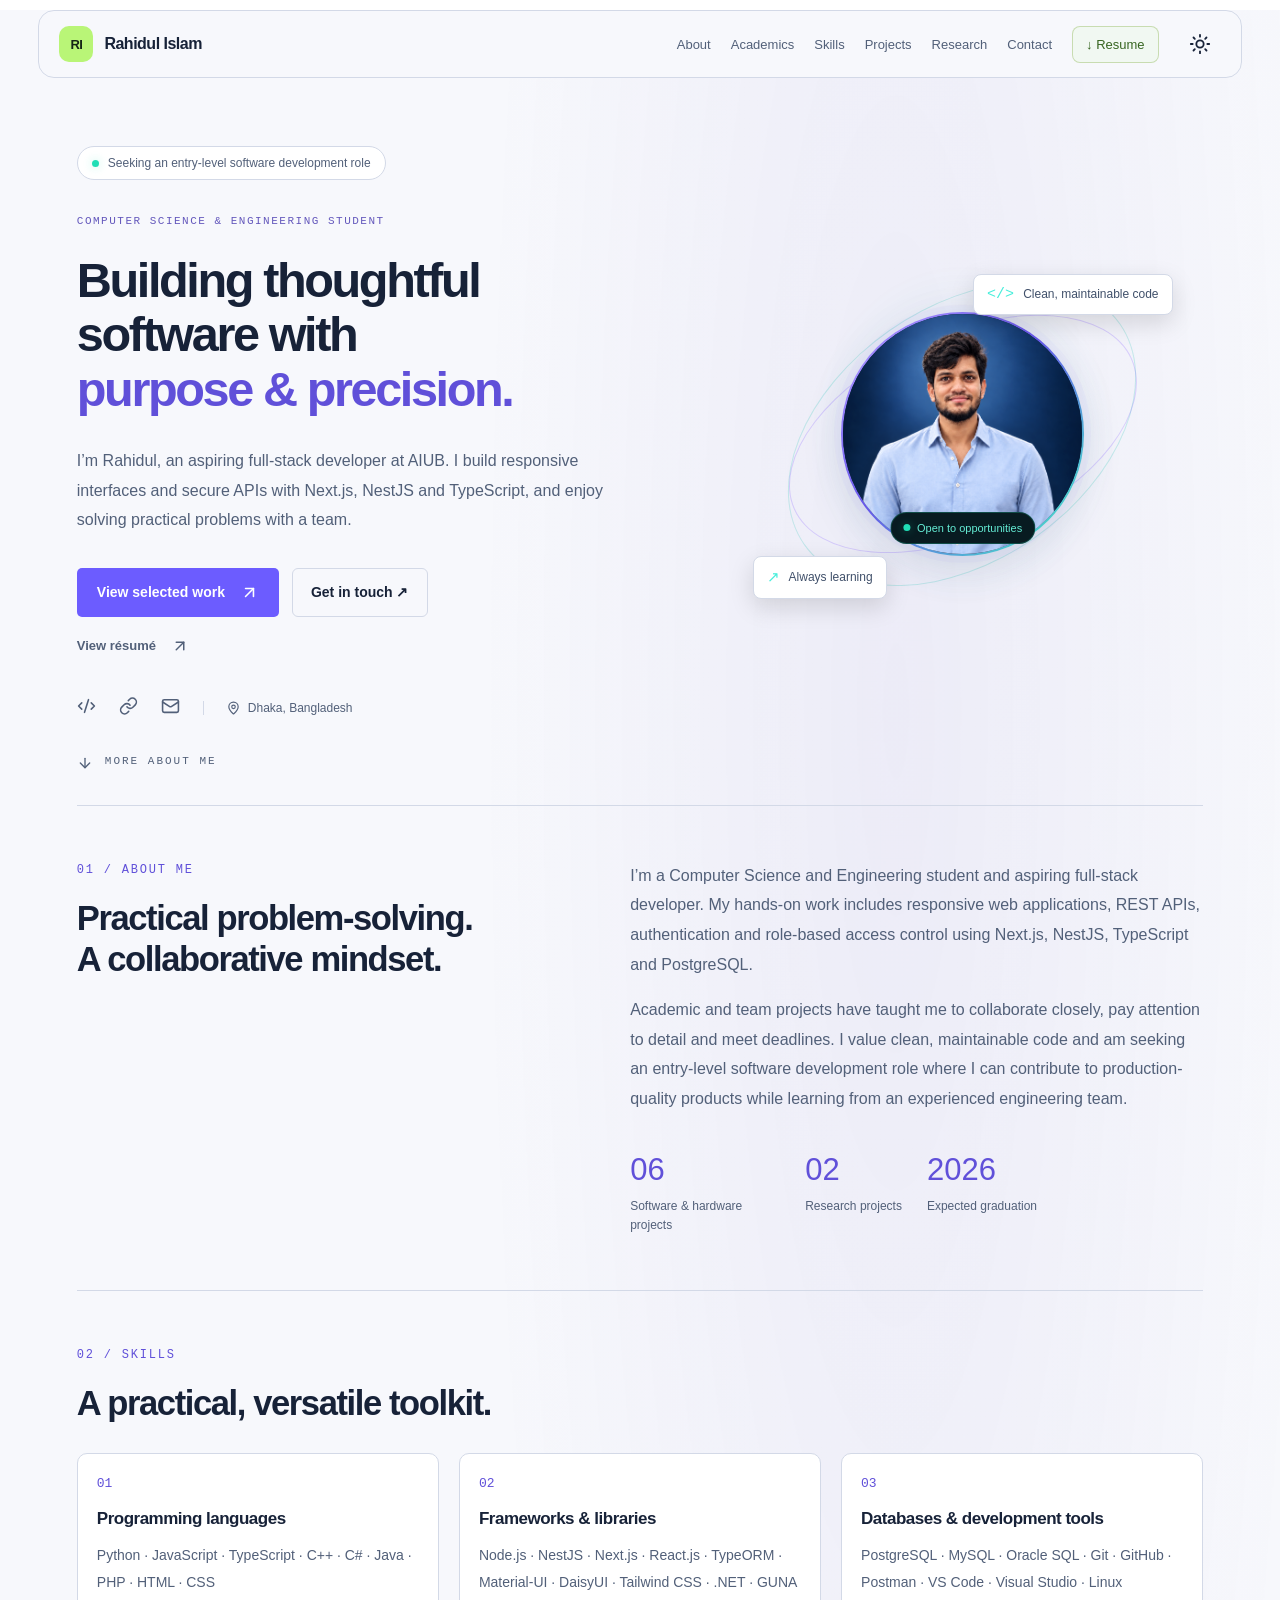
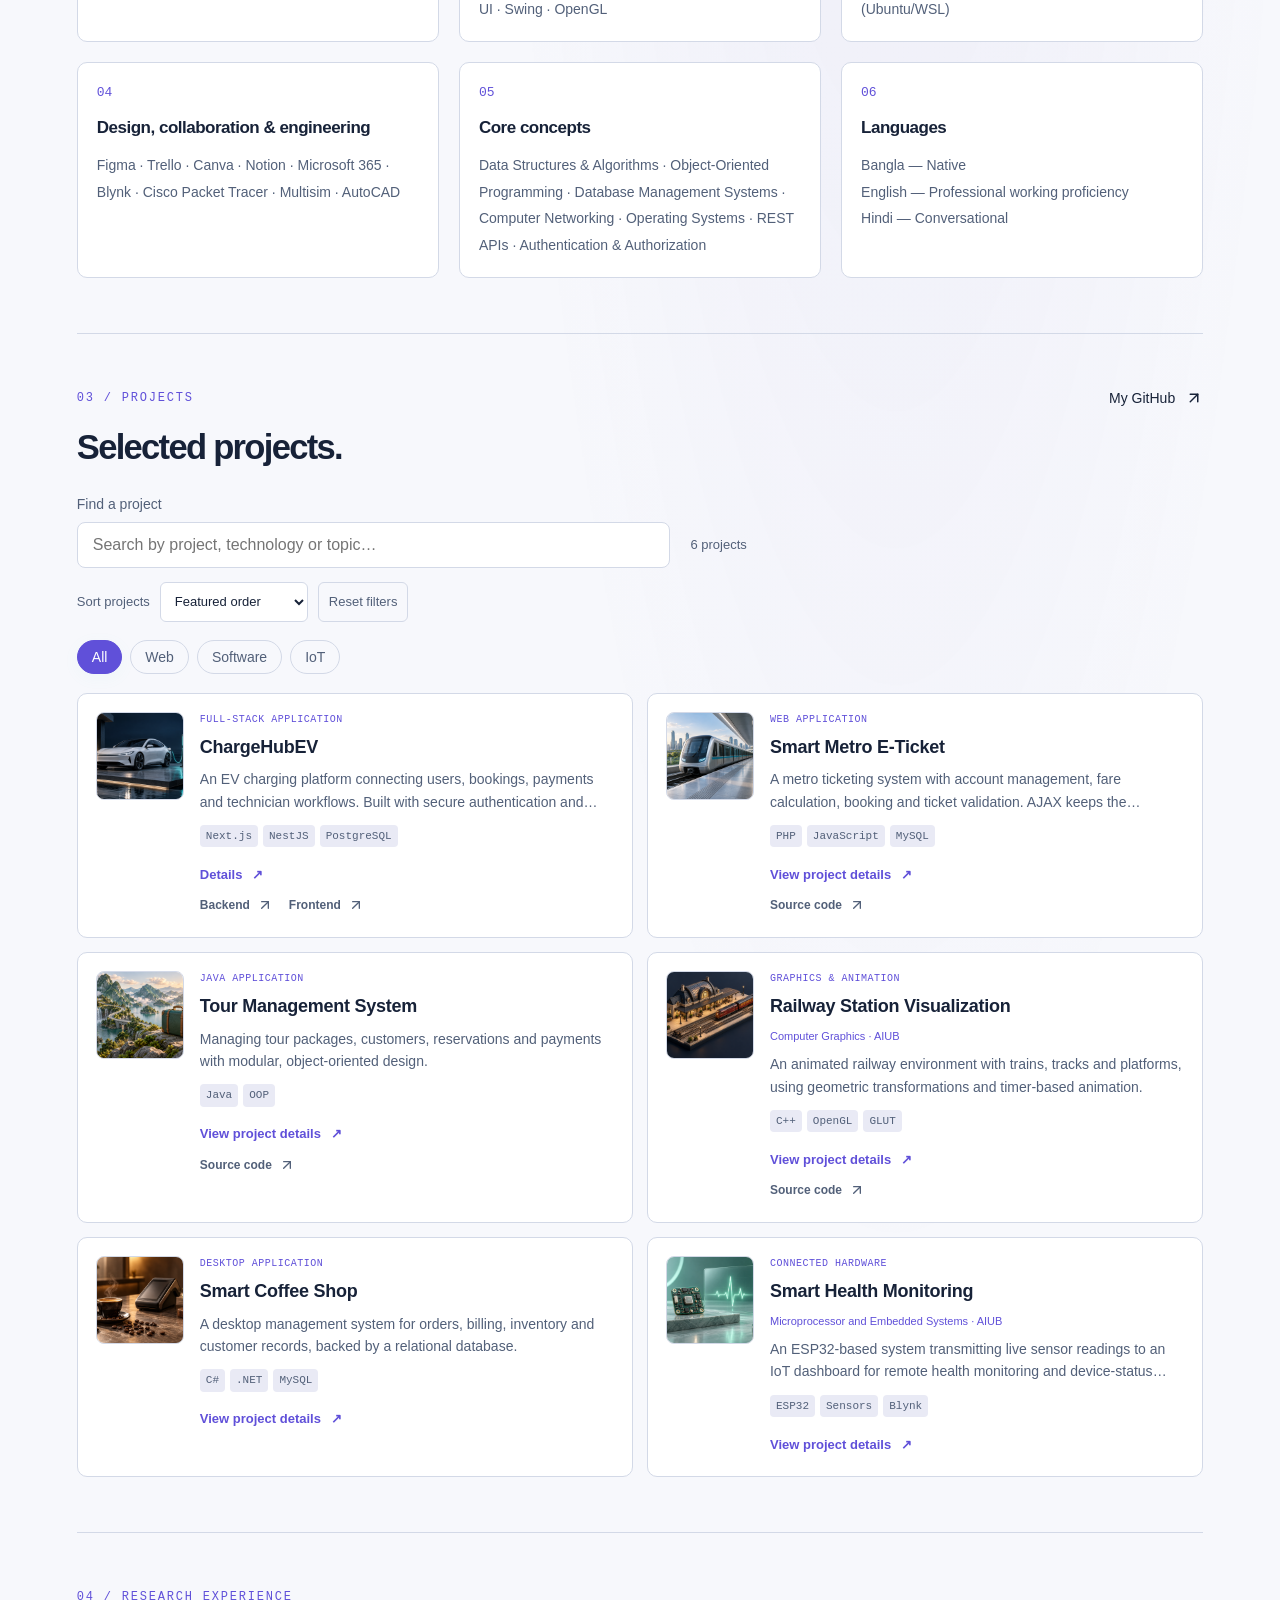
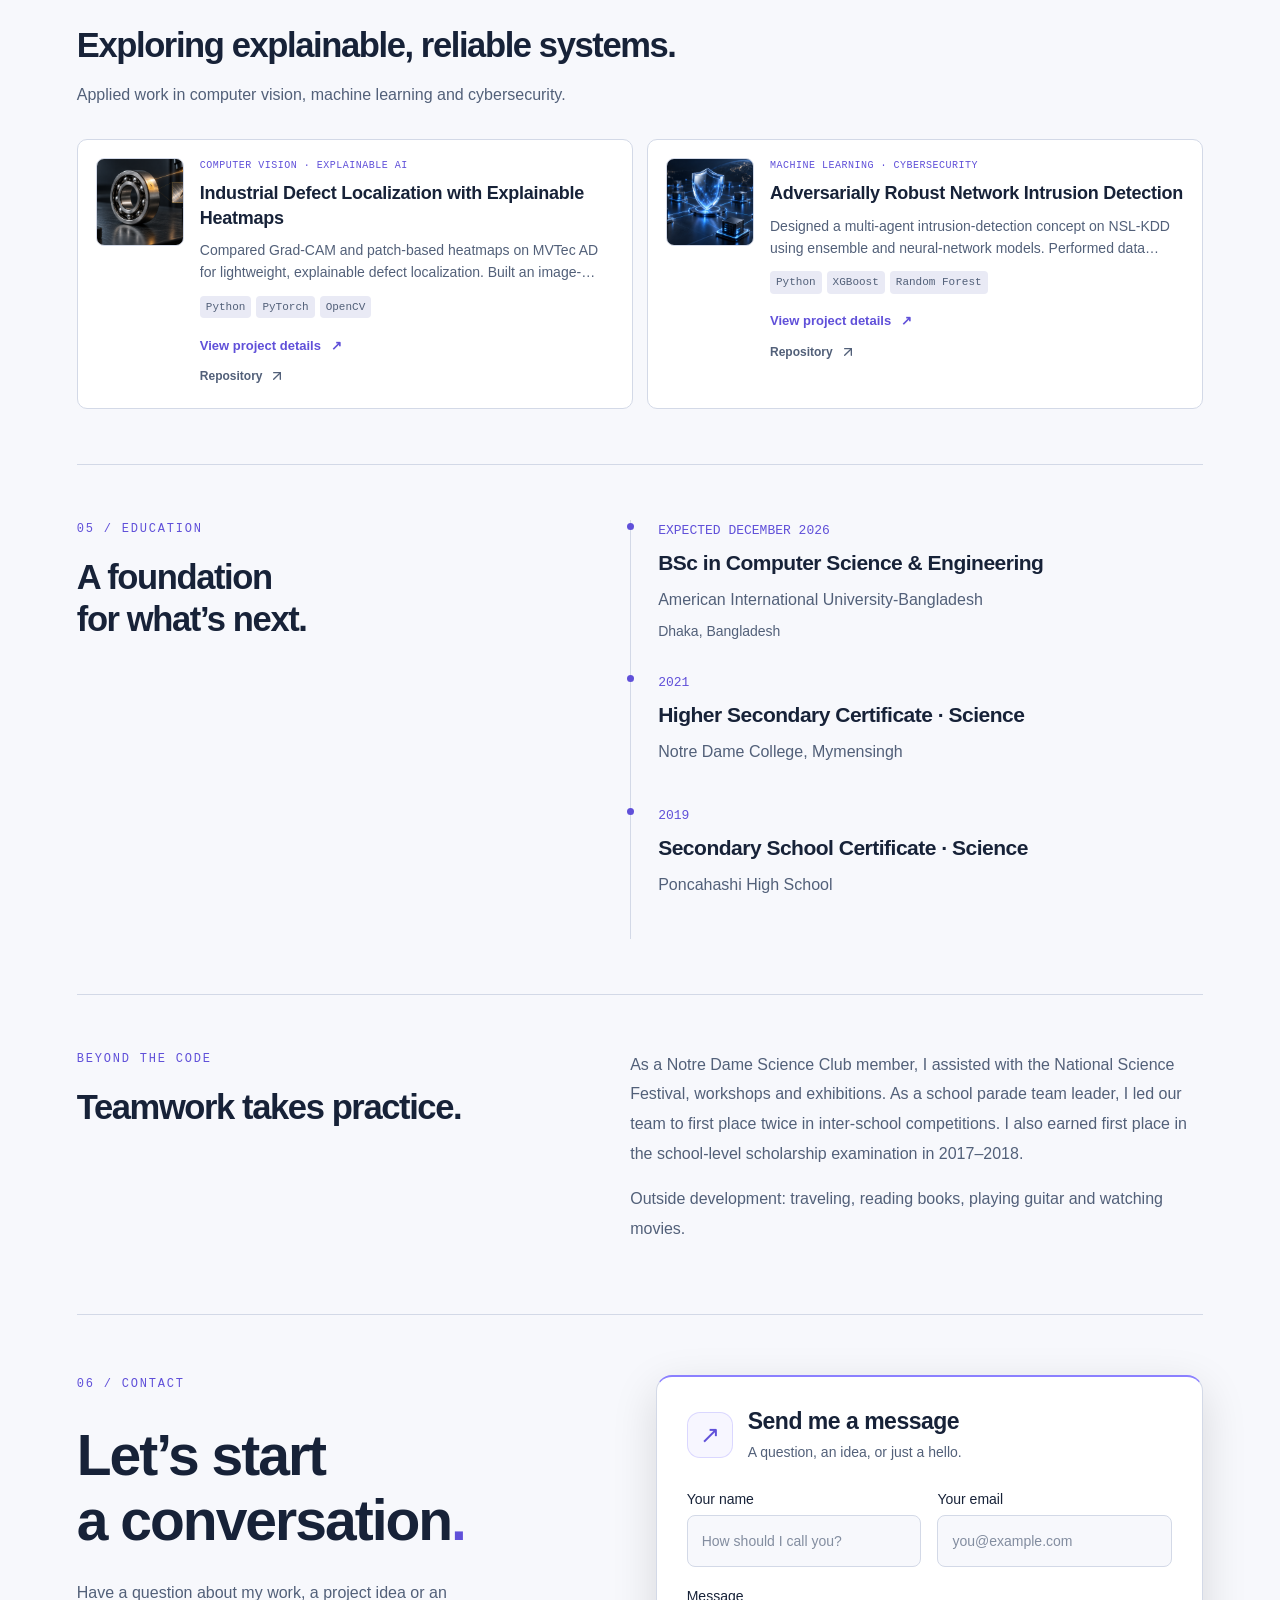
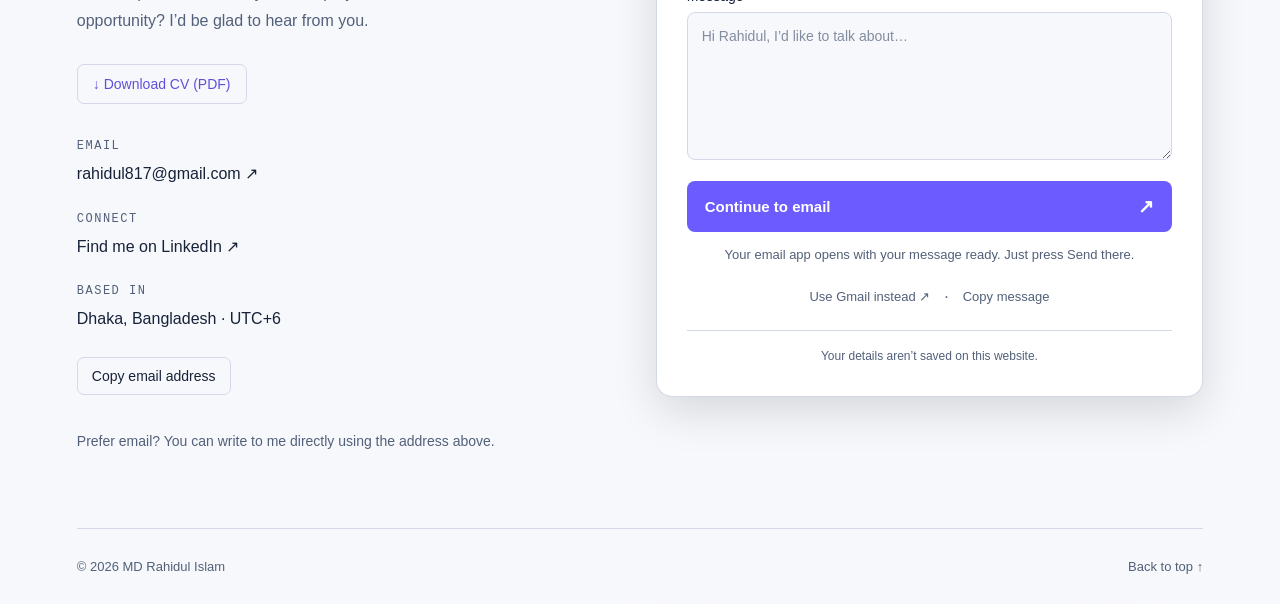
==== commit 36a682a6: "Add files via upload" ====
--- a/index.html
+++ b/index.html
@@ -1,17 +1,18 @@
 <!doctype html>
-<html lang="en"><head><meta charset="UTF-8"><meta name="viewport" content="width=device-width, initial-scale=1"><meta name="description" content="MD Rahidul Islam, CSE student at AIUB. Full-stack development, secure APIs and machine-learning projects."><link rel="canonical" href="https://rahidul817.github.io/Portfolio/"><meta property="og:title" content="MD Rahidul Islam | Full-stack Developer"><meta property="og:description" content="Explore web development, software and machine-learning projects. Get in touch for questions and collaborations."><meta property="og:type" content="website"><meta name="theme-color" content="#0a1220"><title>MD Rahidul Islam | Software Developer</title><link rel="icon" href="./favicon.svg" type="image/svg+xml"><link rel="stylesheet" href="./style.css?v=cv20260921"><script src="./script.js?v=cv20260921" defer></script><link rel="stylesheet" href="./refinements.css?v=compact1"><link rel="stylesheet" href="./features.css?v=1"><script src="./features.js?v=1" defer></script></head><body><div class="portfolio"><a class="skip" href="#main">Skip to content</a><header><a class="brand" href="#home"><span class="brand-mark">RI</span><span class="brand-name">Rahidul Islam</span></a><button class="menu-toggle" type="button" aria-controls="main-navigation" aria-expanded="false">Menu <span aria-hidden="true">☰</span></button><nav id="main-navigation" aria-label="Main navigation"><a href="#about">About</a><a href="#education">Academics</a><a href="#skills">Skills</a><a href="#projects">Projects</a><a href="#research">Research</a><a href="#contact">Contact</a><a class="nav-resume" href="./CV_MD_RAHIDUL_ISLAM.pdf" target="_blank" rel="noreferrer">↓ Resume</a></nav><button type="button" class="theme" aria-label="Use light theme"><svg xmlns="http://www.w3.org/2000/svg" width="24" height="24" viewBox="0 0 24 24" fill="none" stroke="currentColor" stroke-width="2" stroke-linecap="round" stroke-linejoin="round" class="lucide lucide-sun" aria-hidden="true"><circle cx="12" cy="12" r="4"></circle><path d="M12 2v2"></path><path d="M12 20v2"></path><path d="m4.93 4.93 1.41 1.41"></path><path d="m17.66 17.66 1.41 1.41"></path><path d="M2 12h2"></path><path d="M20 12h2"></path><path d="m6.34 17.66-1.41 1.41"></path><path d="m19.07 4.93-1.41 1.41"></path></svg></button></header><main id="main"><section class="hero wrap" id="home"><div class="intro"><p class="availability"><span class="dot"></span> Seeking an entry-level software development role</p><p class="eyebrow">COMPUTER SCIENCE &amp; ENGINEERING STUDENT</p><p class="hello">MD RAHIDUL ISLAM</p><h1>Building thoughtful<br/>software with<br/><span>purpose &amp; precision.</span></h1><p class="lead">I’m Rahidul, an aspiring full-stack developer at AIUB. I build responsive interfaces and secure APIs with Next.js, NestJS and TypeScript, and enjoy solving practical problems with a team.</p><div class="actions"><a class="primary" href="#projects">View selected work <svg xmlns="http://www.w3.org/2000/svg" width="19" height="19" viewBox="0 0 24 24" fill="none" stroke="currentColor" stroke-width="2" stroke-linecap="round" stroke-linejoin="round" class="lucide lucide-arrow-up-right" aria-hidden="true"><path d="M7 7h10v10"></path><path d="M7 17 17 7"></path></svg></a><a class="hero-contact" href="#contact">Get in touch ↗</a><a class="secondary" href="./CV_MD_RAHIDUL_ISLAM.pdf" target="_blank" rel="noreferrer">View résumé <svg xmlns="http://www.w3.org/2000/svg" width="18" height="18" viewBox="0 0 24 24" fill="none" stroke="currentColor" stroke-width="2" stroke-linecap="round" stroke-linejoin="round" class="lucide lucide-arrow-up-right" aria-hidden="true"><path d="M7 7h10v10"></path><path d="M7 17 17 7"></path></svg></a></div><div class="social"><a href="https://github.com/rahidul817" aria-label="GitHub"><svg xmlns="http://www.w3.org/2000/svg" width="24" height="24" viewBox="0 0 24 24" fill="none" stroke="currentColor" stroke-width="2" stroke-linecap="round" stroke-linejoin="round" class="lucide lucide-code-xml" aria-hidden="true"><path d="m18 16 4-4-4-4"></path><path d="m6 8-4 4 4 4"></path><path d="m14.5 4-5 16"></path></svg></a><a href="https://www.linkedin.com/in/md-rahidul-islam-91201926b/" aria-label="LinkedIn"><svg xmlns="http://www.w3.org/2000/svg" width="24" height="24" viewBox="0 0 24 24" fill="none" stroke="currentColor" stroke-width="2" stroke-linecap="round" stroke-linejoin="round" class="lucide lucide-link" aria-hidden="true"><path d="M10 13a5 5 0 0 0 7.54.54l3-3a5 5 0 0 0-7.07-7.07l-1.72 1.71"></path><path d="M14 11a5 5 0 0 0-7.54-.54l-3 3a5 5 0 0 0 7.07 7.07l1.71-1.71"></path></svg></a><a href="mailto:rahidul817@gmail.com" aria-label="Email"><svg xmlns="http://www.w3.org/2000/svg" width="24" height="24" viewBox="0 0 24 24" fill="none" stroke="currentColor" stroke-width="2" stroke-linecap="round" stroke-linejoin="round" class="lucide lucide-mail" aria-hidden="true"><path d="m22 7-8.991 5.727a2 2 0 0 1-2.009 0L2 7"></path><rect x="2" y="4" width="20" height="16" rx="2"></rect></svg></a><span><svg xmlns="http://www.w3.org/2000/svg" width="14" height="14" viewBox="0 0 24 24" fill="none" stroke="currentColor" stroke-width="2" stroke-linecap="round" stroke-linejoin="round" class="lucide lucide-map-pin" aria-hidden="true"><path d="M20 10c0 4.993-5.539 10.193-7.399 11.799a1 1 0 0 1-1.202 0C9.539 20.193 4 14.993 4 10a8 8 0 0 1 16 0"></path><circle cx="12" cy="10" r="3"></circle></svg> Dhaka, Bangladesh</span></div></div><aside class="orbit-profile" aria-label="MD Rahidul Islam"><div class="orbit-ring orbit-one" aria-hidden="true"></div><div class="orbit-ring orbit-two" aria-hidden="true"></div><div class="orbit-glow" aria-hidden="true"></div><div class="circle-portrait"><img src="./rahidul-portrait-polished.png" alt="MD Rahidul Islam smiling in a semi-formal blue shirt" width="1122" height="1402" fetchpriority="high"/></div><span class="orbit-label label-code">&lt;/&gt; <span>Clean, maintainable code</span></span><span class="orbit-label label-learn">↗ <span>Always learning</span></span><a class="orbit-availability" href="#contact"><span class="dot"></span>Open to opportunities</a></aside><a class="scroll" href="#about"><svg xmlns="http://www.w3.org/2000/svg" width="16" height="16" viewBox="0 0 24 24" fill="none" stroke="currentColor" stroke-width="2" stroke-linecap="round" stroke-linejoin="round" class="lucide lucide-arrow-down" aria-hidden="true"><path d="M12 5v14"></path><path d="m19 12-7 7-7-7"></path></svg> MORE ABOUT ME</a></section><section id="about" class="wrap section about"><div><p class="eyebrow">01 / ABOUT ME</p><h2>Practical problem-solving.<br/>A collaborative mindset.</h2></div><div><p>I’m a Computer Science and Engineering student and aspiring full-stack developer. My hands-on work includes responsive web applications, REST APIs, authentication and role-based access control using Next.js, NestJS, TypeScript and PostgreSQL.</p><p>Academic and team projects have taught me to collaborate closely, pay attention to detail and meet deadlines. I value clean, maintainable code and am seeking an entry-level software development role where I can contribute to production-quality products while learning from an experienced engineering team.</p><div class="facts"><div><strong>06</strong><span>Software &amp; hardware projects</span></div><div><strong>02</strong><span>Research projects</span></div><div><strong>2026</strong><span>Expected graduation</span></div></div></div></section><section class="wrap section" id="skills"><p class="eyebrow">02 / SKILLS</p><h2>A practical, versatile toolkit.</h2><div class="skills"><article><span class="skill-index">01</span><h3>Programming languages</h3><p>Python · JavaScript · TypeScript · C++ · C# · Java · PHP · HTML · CSS</p></article><article><span class="skill-index">02</span><h3>Frameworks &amp; libraries</h3><p>Node.js · NestJS · Next.js · React.js · TypeORM · Material-UI · DaisyUI · Tailwind CSS · .NET · GUNA UI · Swing · OpenGL</p></article><article><span class="skill-index">03</span><h3>Databases &amp; development tools</h3><p>PostgreSQL · MySQL · Oracle SQL · Git · GitHub · Postman · VS Code · Visual Studio · Linux (Ubuntu/WSL)</p></article><article><span class="skill-index">04</span><h3>Design, collaboration &amp; engineering</h3><p>Figma · Trello · Canva · Notion · Microsoft 365 · Blynk · Cisco Packet Tracer · Multisim · AutoCAD</p></article><article><span class="skill-index">05</span><h3>Core concepts</h3><p>Data Structures & Algorithms · Object-Oriented Programming · Database Management Systems · Computer Networking · Operating Systems · REST APIs · Authentication & Authorization</p></article><article><span class="skill-index">06</span><h3>Languages</h3><p>Bangla — Native<br/>English — Professional working proficiency<br/>Hindi — Conversational</p></article></div></section><section class="wrap section" id="projects"><div class="section-heading"><div><p class="eyebrow">03 / PROJECTS</p><h2>Selected projects.</h2></div><a class="text-link" href="https://github.com/rahidul817">My GitHub <svg xmlns="http://www.w3.org/2000/svg" width="18" height="18" viewBox="0 0 24 24" fill="none" stroke="currentColor" stroke-width="2" stroke-linecap="round" stroke-linejoin="round" class="lucide lucide-arrow-up-right" aria-hidden="true"><path d="M7 7h10v10"></path><path d="M7 17 17 7"></path></svg></a></div><div class="project-search"><label for="project-search">Find a project</label><input id="project-search" type="search" placeholder="Search by project, technology or topic…" autocomplete="off"/><p id="project-count" role="status" aria-live="polite">6 projects</p></div><div class="filters" aria-label="Filter projects"><button type="button" aria-pressed="true" class="selected">All</button><button type="button" aria-pressed="false" class="">Web</button><button type="button" aria-pressed="false" class="">Software</button><button type="button" aria-pressed="false" class="">IoT</button></div><div class="projects" aria-live="polite"><article data-category="Web" class="project"><figure class="project-cover"><img src="./project-ev.png" alt="Electric car beside an illuminated charging station" width="1536" height="1024" loading="lazy" decoding="async"/><figcaption>Project concept</figcaption></figure><div class="project-body"><div class="project-top"><span>FULL-STACK APPLICATION</span><span class="project-number">01</span></div><h3>ChargeHubEV</h3><p>An EV charging platform connecting users, bookings, payments and technician workflows. Built with secure authentication and role-based access.</p><div class="tags"><span>Next.js</span><span>NestJS</span><span>PostgreSQL</span></div><button type="button" class="detail-button" data-detail="project-detail-0">View project details <span aria-hidden="true">↗</span></button><template id="project-detail-0"><p class="detail-category">Full-stack EV charging platform</p><h2>ChargeHubEV</h2><h3>Work &amp; contribution</h3><ul><li>Built responsive Next.js interfaces and a modular NestJS backend.</li><li>Developed REST APIs for users, bookings, payments, authentication and technician workflows.</li><li>Implemented JWT, bcrypt, role-based access control, validation and reusable forms.</li></ul></template><div class="project-links"><a href="https://github.com/ar-sohan/ChargeHub---EV-Charging-Network" target="_blank" rel="noreferrer">Backend<svg xmlns="http://www.w3.org/2000/svg" width="16" height="16" viewBox="0 0 24 24" fill="none" stroke="currentColor" stroke-width="2" stroke-linecap="round" stroke-linejoin="round" class="lucide lucide-arrow-up-right" aria-hidden="true"><path d="M7 7h10v10"></path><path d="M7 17 17 7"></path></svg></a><a href="https://github.com/ar-sohan/Chraging_Hub_Frontend" target="_blank" rel="noreferrer">Frontend<svg xmlns="http://www.w3.org/2000/svg" width="16" height="16" viewBox="0 0 24 24" fill="none" stroke="currentColor" stroke-width="2" stroke-linecap="round" stroke-linejoin="round" class="lucide lucide-arrow-up-right" aria-hidden="true"><path d="M7 7h10v10"></path><path d="M7 17 17 7"></path></svg></a></div></div></article><article data-category="Web" class="project"><figure class="project-cover"><img src="./project-metro.png" alt="Modern silver metro train at a contemporary station" width="1536" height="1024" loading="lazy" decoding="async"/><figcaption>Project concept</figcaption></figure><div class="project-body"><div class="project-top"><span>WEB APPLICATION</span><span class="project-number">02</span></div><h3>Smart Metro E-Ticket</h3><p>A metro ticketing system with account management, fare calculation, booking and ticket validation. AJAX keeps the experience responsive.</p><div class="tags"><span>PHP</span><span>JavaScript</span><span>MySQL</span></div><button type="button" class="detail-button" data-detail="project-detail-1">View project details <span aria-hidden="true">↗</span></button><template id="project-detail-1"><p class="detail-category">Web-based metro ticketing</p><h2>Smart Metro E-Ticket</h2><h3>Work &amp; contribution</h3><ul><li>Implemented account management, fare calculation, booking and ticket validation.</li><li>Used AJAX to update data without unnecessary full-page reloads.</li><li>Connected the application to MySQL for persistent ticketing operations.</li></ul></template><div class="project-links"><a href="https://github.com/SadiaTabas/Dhaka-Metro-Rail" target="_blank" rel="noreferrer">Source code<svg xmlns="http://www.w3.org/2000/svg" width="16" height="16" viewBox="0 0 24 24" fill="none" stroke="currentColor" stroke-width="2" stroke-linecap="round" stroke-linejoin="round" class="lucide lucide-arrow-up-right" aria-hidden="true"><path d="M7 7h10v10"></path><path d="M7 17 17 7"></path></svg></a></div></div></article><article data-category="Software" class="project"><figure class="project-cover"><img src="./project-travel.png" alt="Mountain landscape and suitcase representing tour planning" width="1536" height="1024" loading="lazy" decoding="async"/><figcaption>Project concept</figcaption></figure><div class="project-body"><div class="project-top"><span>JAVA APPLICATION</span><span class="project-number">05</span></div><h3>Tour Management System</h3><p>Managing tour packages, customers, reservations and payments with modular, object-oriented design.</p><div class="tags"><span>Java</span><span>OOP</span></div><button type="button" class="detail-button" data-detail="project-detail-2">View project details <span aria-hidden="true">↗</span></button><template id="project-detail-2"><p class="detail-category">Object-oriented Java application</p><h2>Tour Management System</h2><h3>Work &amp; contribution</h3><ul><li>Created workflows for tour packages, customers, reservations and payments.</li><li>Applied encapsulation, inheritance and abstraction.</li><li>Organized functionality into modular classes for maintainability.</li></ul></template><div class="project-links"><a href="https://github.com/rahidul817/Tour_Management-_System" target="_blank" rel="noreferrer">Source code<svg xmlns="http://www.w3.org/2000/svg" width="16" height="16" viewBox="0 0 24 24" fill="none" stroke="currentColor" stroke-width="2" stroke-linecap="round" stroke-linejoin="round" class="lucide lucide-arrow-up-right" aria-hidden="true"><path d="M7 7h10v10"></path><path d="M7 17 17 7"></path></svg></a></div></div></article><article data-category="Software" class="project"><figure class="project-cover"><img src="./project-railway.png" alt="Miniature railway station with a locomotive" width="1536" height="1024" loading="lazy" decoding="async"/><figcaption>Project concept</figcaption></figure><div class="project-body"><div class="project-top"><span>GRAPHICS &amp; ANIMATION</span><span class="project-number">06</span></div><h3>Railway Station Visualization</h3><p class="course-label">Computer Graphics · AIUB</p><p>An animated railway environment with trains, tracks and platforms, using geometric transformations and timer-based animation.</p><div class="tags"><span>C++</span><span>OpenGL</span><span>GLUT</span></div><button type="button" class="detail-button" data-detail="project-detail-3">View project details <span aria-hidden="true">↗</span></button><template id="project-detail-3"><p class="detail-category">Computer Graphics coursework · AIUB</p><h2>Railway Station Visualization</h2><h3>Work &amp; contribution</h3><ul><li>Created an animated station with trains, tracks, platforms and surrounding scenery.</li><li>Applied geometric transformations and rendering with OpenGL and GLUT.</li><li>Used event handling and timers to control animation.</li></ul></template><div class="project-links"><a href="https://github.com/rahidul817/Railway_Station-OpenGL-Project" target="_blank" rel="noreferrer">Source code<svg xmlns="http://www.w3.org/2000/svg" width="16" height="16" viewBox="0 0 24 24" fill="none" stroke="currentColor" stroke-width="2" stroke-linecap="round" stroke-linejoin="round" class="lucide lucide-arrow-up-right" aria-hidden="true"><path d="M7 7h10v10"></path><path d="M7 17 17 7"></path></svg></a></div></div></article><article data-category="Software" class="project"><figure class="project-cover"><img src="./project-coffee.png" alt="Espresso and a point-of-sale terminal" width="1536" height="1024" loading="lazy" decoding="async"/><figcaption>Project concept</figcaption></figure><div class="project-body"><div class="project-top"><span>DESKTOP APPLICATION</span><span class="project-number">07</span></div><h3>Smart Coffee Shop</h3><p>A desktop management system for orders, billing, inventory and customer records, backed by a relational database.</p><div class="tags"><span>C#</span><span>.NET</span><span>MySQL</span></div><button type="button" class="detail-button" data-detail="project-detail-4">View project details <span aria-hidden="true">↗</span></button><template id="project-detail-4"><p class="detail-category">Desktop management application</p><h2>Smart Coffee Shop</h2><h3>Work &amp; contribution</h3><ul><li>Built order processing, billing, inventory and customer-record workflows.</li><li>Designed a relational MySQL database.</li><li>Connected the database to a modular C# interface for data operations.</li></ul></template><div class="project-links"></div></div></article><article data-category="IoT" class="project"><figure class="project-cover"><img src="./project-health.png" alt="Sensor circuit board beside a pulse waveform" width="1536" height="1024" loading="lazy" decoding="async"/><figcaption>Project concept</figcaption></figure><div class="project-body"><div class="project-top"><span>CONNECTED HARDWARE</span><span class="project-number">08</span></div><h3>Smart Health Monitoring</h3><p class="course-label">Microprocessor and Embedded Systems · AIUB</p><p>An ESP32-based system transmitting live sensor readings to an IoT dashboard for remote health monitoring and device-status updates.</p><div class="tags"><span>ESP32</span><span>Sensors</span><span>Blynk</span></div><button type="button" class="detail-button" data-detail="project-detail-5">View project details <span aria-hidden="true">↗</span></button><template id="project-detail-5"><p class="detail-category">Embedded Systems coursework · AIUB</p><h2>Smart Health Monitoring</h2><h3>Work &amp; contribution</h3><ul><li>Collected sensor readings with an ESP32-based system.</li><li>Transmitted live health readings wirelessly.</li><li>Integrated Blynk for remote monitoring and device status.</li></ul></template><div class="project-links"></div></div></article></div></section><p class="search-empty" id="search-empty" hidden>No matching projects. Try another keyword or select All.</p><section id="research" class="wrap section"><p class="eyebrow">04 / RESEARCH EXPERIENCE</p><h2>Exploring explainable, reliable systems.</h2><p class="research-intro">Applied work in computer vision, machine learning and cybersecurity.</p><div class="projects research-grid"><article data-research="true" class="project research-card"><figure class="project-cover"><img src="./project-vision.png" alt="Optical inspection of a defect in a metal bearing" width="1536" height="1024" loading="lazy" decoding="async"/><figcaption>Project concept</figcaption></figure><div class="project-body"><div class="project-top"><span>COMPUTER VISION · EXPLAINABLE AI</span><span class="project-number">03</span></div><h3>Industrial Defect Localization with Explainable Heatmaps</h3><p>Compared Grad-CAM and patch-based heatmaps on MVTec AD for lightweight, explainable defect localization. Built an image-preprocessing and CNN evaluation pipeline to highlight defective regions.</p><div class="tags"><span>Python</span><span>PyTorch</span><span>OpenCV</span></div><button type="button" class="detail-button" data-detail="project-detail-6">View project details <span aria-hidden="true">↗</span></button><template id="project-detail-6"><p class="detail-category">Computer vision & explainable AI</p><h2>Industrial Defect Localization with Explainable Heatmaps</h2><h3>Work &amp; contribution</h3><ul><li>Compared Grad-CAM and patch-based heatmaps on MVTec AD.</li><li>Built an image-preprocessing and CNN evaluation pipeline.</li><li>Applied explainability methods to highlight defective image regions.</li></ul></template><div class="project-links"><a href="https://github.com/rahidul817/CVPR" target="_blank" rel="noreferrer">Repository<svg xmlns="http://www.w3.org/2000/svg" width="16" height="16" viewBox="0 0 24 24" fill="none" stroke="currentColor" stroke-width="2" stroke-linecap="round" stroke-linejoin="round" class="lucide lucide-arrow-up-right" aria-hidden="true"><path d="M7 7h10v10"></path><path d="M7 17 17 7"></path></svg></a></div></div></article><article data-research="true" class="project research-card"><figure class="project-cover"><img src="./project-security.png" alt="Glass shield and connected servers representing network security" width="1536" height="1024" loading="lazy" decoding="async"/><figcaption>Project concept</figcaption></figure><div class="project-body"><div class="project-top"><span>MACHINE LEARNING · CYBERSECURITY</span><span class="project-number">04</span></div><h3>Adversarially Robust Network Intrusion Detection</h3><p>Designed a multi-agent intrusion-detection concept on NSL-KDD using ensemble and neural-network models. Performed data preprocessing, threshold tuning and model evaluation for a robust detection pipeline.</p><div class="tags"><span>Python</span><span>XGBoost</span><span>Random Forest</span></div><button type="button" class="detail-button" data-detail="project-detail-7">View project details <span aria-hidden="true">↗</span></button><template id="project-detail-7"><p class="detail-category">Machine learning & cybersecurity</p><h2>Adversarially Robust Network Intrusion Detection</h2><h3>Work &amp; contribution</h3><ul><li>Designed a multi-agent detection concept using NSL-KDD.</li><li>Explored ensemble and neural-network models.</li><li>Performed preprocessing, threshold tuning and model evaluation.</li></ul></template><div class="project-links"><a href="https://github.com/rahidul817/ML" target="_blank" rel="noreferrer">Repository<svg xmlns="http://www.w3.org/2000/svg" width="16" height="16" viewBox="0 0 24 24" fill="none" stroke="currentColor" stroke-width="2" stroke-linecap="round" stroke-linejoin="round" class="lucide lucide-arrow-up-right" aria-hidden="true"><path d="M7 7h10v10"></path><path d="M7 17 17 7"></path></svg></a></div></div></article></div></section><section class="wrap section education" id="education"><div><p class="eyebrow">05 / EDUCATION</p><h2>A foundation<br/>for what’s next.</h2></div><div class="timeline"><article><span>EXPECTED DECEMBER 2026</span><h3>BSc in Computer Science &amp; Engineering</h3><p>American International University-Bangladesh</p><small>Dhaka, Bangladesh</small></article><article><span>2021</span><h3>Higher Secondary Certificate · Science</h3><p>Notre Dame College, Mymensingh</p></article><article><span>2019</span><h3>Secondary School Certificate · Science</h3><p>Poncahashi High School</p></article></div></section><section class="wrap section beyond"><div><p class="eyebrow">BEYOND THE CODE</p><h2>Teamwork takes practice.</h2></div><div><p>As a Notre Dame Science Club member, I assisted with the National Science Festival, workshops and exhibitions. As a school parade team leader, I led our team to first place twice in inter-school competitions. I also earned first place in the school-level scholarship examination in 2017–2018.</p><p class="muted">Outside development: traveling, reading books, playing guitar and watching movies.</p></div></section><section id="contact" class="wrap contact contact-section" aria-labelledby="contact-heading">
+<html lang="en"><head><meta charset="UTF-8"><meta name="viewport" content="width=device-width, initial-scale=1"><meta name="description" content="MD Rahidul Islam, CSE student at AIUB. Full-stack development, secure APIs and machine-learning projects."><link rel="canonical" href="https://rahidul817.github.io/Portfolio/"><meta property="og:title" content="MD Rahidul Islam | Full-stack Developer"><meta property="og:description" content="Explore web development, software and machine-learning projects. Get in touch for questions and collaborations."><meta property="og:type" content="website"><meta name="theme-color" content="#0a1220"><title>MD Rahidul Islam | Software Developer</title><link rel="icon" href="./favicon.svg" type="image/svg+xml"><link rel="stylesheet" href="./style.css?v=cv20260921"><script src="./script.js?v=cv20260921" defer></script><link rel="stylesheet" href="./refinements.css?v=compact1"><link rel="stylesheet" href="./features.css?v=1"><script src="./features.js?v=1" defer></script><link rel="stylesheet" href="./compact-v2.css?v=2"><script src="./compact-v2.js?v=2" defer></script><link rel="stylesheet" href="./contact-simple.css?v=1"></head><body><div class="portfolio"><a class="skip" href="#main">Skip to content</a><header><a class="brand" href="#home"><span class="brand-mark">RI</span><span class="brand-name">Rahidul Islam</span></a><button class="menu-toggle" type="button" aria-controls="main-navigation" aria-expanded="false">Menu <span aria-hidden="true">☰</span></button><nav id="main-navigation" aria-label="Main navigation"><a href="#about">About</a><a href="#education">Academics</a><a href="#skills">Skills</a><a href="#projects">Projects</a><a href="#research">Research</a><a href="#contact">Contact</a><a class="nav-resume" href="./CV_MD_RAHIDUL_ISLAM.pdf" target="_blank" rel="noreferrer">↓ Resume</a></nav><button type="button" class="theme" aria-label="Use light theme"><svg xmlns="http://www.w3.org/2000/svg" width="24" height="24" viewBox="0 0 24 24" fill="none" stroke="currentColor" stroke-width="2" stroke-linecap="round" stroke-linejoin="round" class="lucide lucide-sun" aria-hidden="true"><circle cx="12" cy="12" r="4"></circle><path d="M12 2v2"></path><path d="M12 20v2"></path><path d="m4.93 4.93 1.41 1.41"></path><path d="m17.66 17.66 1.41 1.41"></path><path d="M2 12h2"></path><path d="M20 12h2"></path><path d="m6.34 17.66-1.41 1.41"></path><path d="m19.07 4.93-1.41 1.41"></path></svg></button></header><main id="main"><section class="hero wrap" id="home"><div class="intro"><p class="availability"><span class="dot"></span> Seeking an entry-level software development role</p><p class="eyebrow">COMPUTER SCIENCE &amp; ENGINEERING STUDENT</p><p class="hello">MD RAHIDUL ISLAM</p><h1>Building thoughtful<br/>software with<br/><span>purpose &amp; precision.</span></h1><p class="lead">I’m Rahidul, an aspiring full-stack developer at AIUB. I build responsive interfaces and secure APIs with Next.js, NestJS and TypeScript, and enjoy solving practical problems with a team.</p><div class="actions"><a class="primary" href="#projects">View selected work <svg xmlns="http://www.w3.org/2000/svg" width="19" height="19" viewBox="0 0 24 24" fill="none" stroke="currentColor" stroke-width="2" stroke-linecap="round" stroke-linejoin="round" class="lucide lucide-arrow-up-right" aria-hidden="true"><path d="M7 7h10v10"></path><path d="M7 17 17 7"></path></svg></a><a class="hero-contact" href="#contact">Get in touch ↗</a><a class="secondary" href="./CV_MD_RAHIDUL_ISLAM.pdf" target="_blank" rel="noreferrer">View résumé <svg xmlns="http://www.w3.org/2000/svg" width="18" height="18" viewBox="0 0 24 24" fill="none" stroke="currentColor" stroke-width="2" stroke-linecap="round" stroke-linejoin="round" class="lucide lucide-arrow-up-right" aria-hidden="true"><path d="M7 7h10v10"></path><path d="M7 17 17 7"></path></svg></a></div><div class="social"><a href="https://github.com/rahidul817" aria-label="GitHub"><svg xmlns="http://www.w3.org/2000/svg" width="24" height="24" viewBox="0 0 24 24" fill="none" stroke="currentColor" stroke-width="2" stroke-linecap="round" stroke-linejoin="round" class="lucide lucide-code-xml" aria-hidden="true"><path d="m18 16 4-4-4-4"></path><path d="m6 8-4 4 4 4"></path><path d="m14.5 4-5 16"></path></svg></a><a href="https://www.linkedin.com/in/md-rahidul-islam-91201926b/" aria-label="LinkedIn"><svg xmlns="http://www.w3.org/2000/svg" width="24" height="24" viewBox="0 0 24 24" fill="none" stroke="currentColor" stroke-width="2" stroke-linecap="round" stroke-linejoin="round" class="lucide lucide-link" aria-hidden="true"><path d="M10 13a5 5 0 0 0 7.54.54l3-3a5 5 0 0 0-7.07-7.07l-1.72 1.71"></path><path d="M14 11a5 5 0 0 0-7.54-.54l-3 3a5 5 0 0 0 7.07 7.07l1.71-1.71"></path></svg></a><a href="mailto:rahidul817@gmail.com" aria-label="Email"><svg xmlns="http://www.w3.org/2000/svg" width="24" height="24" viewBox="0 0 24 24" fill="none" stroke="currentColor" stroke-width="2" stroke-linecap="round" stroke-linejoin="round" class="lucide lucide-mail" aria-hidden="true"><path d="m22 7-8.991 5.727a2 2 0 0 1-2.009 0L2 7"></path><rect x="2" y="4" width="20" height="16" rx="2"></rect></svg></a><span><svg xmlns="http://www.w3.org/2000/svg" width="14" height="14" viewBox="0 0 24 24" fill="none" stroke="currentColor" stroke-width="2" stroke-linecap="round" stroke-linejoin="round" class="lucide lucide-map-pin" aria-hidden="true"><path d="M20 10c0 4.993-5.539 10.193-7.399 11.799a1 1 0 0 1-1.202 0C9.539 20.193 4 14.993 4 10a8 8 0 0 1 16 0"></path><circle cx="12" cy="10" r="3"></circle></svg> Dhaka, Bangladesh</span></div></div><aside class="orbit-profile" aria-label="MD Rahidul Islam"><div class="orbit-ring orbit-one" aria-hidden="true"></div><div class="orbit-ring orbit-two" aria-hidden="true"></div><div class="orbit-glow" aria-hidden="true"></div><div class="circle-portrait"><img src="./rahidul-portrait-polished.png" alt="MD Rahidul Islam smiling in a semi-formal blue shirt" width="1122" height="1402" fetchpriority="high"/></div><span class="orbit-label label-code">&lt;/&gt; <span>Clean, maintainable code</span></span><span class="orbit-label label-learn">↗ <span>Always learning</span></span><a class="orbit-availability" href="#contact"><span class="dot"></span>Open to opportunities</a></aside><a class="scroll" href="#about"><svg xmlns="http://www.w3.org/2000/svg" width="16" height="16" viewBox="0 0 24 24" fill="none" stroke="currentColor" stroke-width="2" stroke-linecap="round" stroke-linejoin="round" class="lucide lucide-arrow-down" aria-hidden="true"><path d="M12 5v14"></path><path d="m19 12-7 7-7-7"></path></svg> MORE ABOUT ME</a></section><section id="about" class="wrap section about"><div><p class="eyebrow">01 / ABOUT ME</p><h2>Practical problem-solving.<br/>A collaborative mindset.</h2></div><div><p>I’m a Computer Science and Engineering student and aspiring full-stack developer. My hands-on work includes responsive web applications, REST APIs, authentication and role-based access control using Next.js, NestJS, TypeScript and PostgreSQL.</p><p>Academic and team projects have taught me to collaborate closely, pay attention to detail and meet deadlines. I value clean, maintainable code and am seeking an entry-level software development role where I can contribute to production-quality products while learning from an experienced engineering team.</p><div class="facts"><div><strong>06</strong><span>Software &amp; hardware projects</span></div><div><strong>02</strong><span>Research projects</span></div><div><strong>2026</strong><span>Expected graduation</span></div></div></div></section><section class="wrap section" id="skills"><p class="eyebrow">02 / SKILLS</p><h2>A practical, versatile toolkit.</h2><div class="skills"><article><span class="skill-index">01</span><h3>Programming languages</h3><p>Python · JavaScript · TypeScript · C++ · C# · Java · PHP · HTML · CSS</p></article><article><span class="skill-index">02</span><h3>Frameworks &amp; libraries</h3><p>Node.js · NestJS · Next.js · React.js · TypeORM · Material-UI · DaisyUI · Tailwind CSS · .NET · GUNA UI · Swing · OpenGL</p></article><article><span class="skill-index">03</span><h3>Databases &amp; development tools</h3><p>PostgreSQL · MySQL · Oracle SQL · Git · GitHub · Postman · VS Code · Visual Studio · Linux (Ubuntu/WSL)</p></article><article><span class="skill-index">04</span><h3>Design, collaboration &amp; engineering</h3><p>Figma · Trello · Canva · Notion · Microsoft 365 · Blynk · Cisco Packet Tracer · Multisim · AutoCAD</p></article><article><span class="skill-index">05</span><h3>Core concepts</h3><p>Data Structures & Algorithms · Object-Oriented Programming · Database Management Systems · Computer Networking · Operating Systems · REST APIs · Authentication & Authorization</p></article><article><span class="skill-index">06</span><h3>Languages</h3><p>Bangla — Native<br/>English — Professional working proficiency<br/>Hindi — Conversational</p></article></div></section><section class="wrap section" id="projects"><div class="section-heading"><div><p class="eyebrow">03 / PROJECTS</p><h2>Selected projects.</h2></div><a class="text-link" href="https://github.com/rahidul817">My GitHub <svg xmlns="http://www.w3.org/2000/svg" width="18" height="18" viewBox="0 0 24 24" fill="none" stroke="currentColor" stroke-width="2" stroke-linecap="round" stroke-linejoin="round" class="lucide lucide-arrow-up-right" aria-hidden="true"><path d="M7 7h10v10"></path><path d="M7 17 17 7"></path></svg></a></div><div class="project-search"><label for="project-search">Find a project</label><input id="project-search" type="search" placeholder="Search by project, technology or topic…" autocomplete="off"/><p id="project-count" role="status" aria-live="polite">6 projects</p></div><div class="project-toolbar"><label for="project-sort">Sort projects</label><select id="project-sort"><option value="featured">Featured order</option><option value="az">Name: A–Z</option><option value="category">Category</option></select><button type="button" id="reset-projects">Reset filters</button></div><div class="filters" aria-label="Filter projects"><button type="button" aria-pressed="true" class="selected">All</button><button type="button" aria-pressed="false" class="">Web</button><button type="button" aria-pressed="false" class="">Software</button><button type="button" aria-pressed="false" class="">IoT</button></div><div class="projects" aria-live="polite"><article data-category="Web" class="project"><figure class="project-cover"><img src="./project-ev.png" alt="Electric car beside an illuminated charging station" width="1536" height="1024" loading="lazy" decoding="async"/><figcaption>Project concept</figcaption></figure><div class="project-body"><div class="project-top"><span>FULL-STACK APPLICATION</span><span class="project-number">01</span></div><h3>ChargeHubEV</h3><p>An EV charging platform connecting users, bookings, payments and technician workflows. Built with secure authentication and role-based access.</p><div class="tags"><span>Next.js</span><span>NestJS</span><span>PostgreSQL</span></div><button type="button" class="detail-button" data-detail="project-detail-0">Details <span aria-hidden="true">↗</span></button><template id="project-detail-0"><p class="detail-category">Full-stack EV charging platform</p><h2>ChargeHubEV</h2><h3>Work &amp; contribution</h3><ul><li>Built responsive Next.js interfaces and a modular NestJS backend.</li><li>Developed REST APIs for users, bookings, payments, authentication and technician workflows.</li><li>Implemented JWT, bcrypt, role-based access control, validation and reusable forms.</li></ul></template><div class="project-links"><a href="https://github.com/ar-sohan/ChargeHub---EV-Charging-Network" target="_blank" rel="noreferrer">Backend<svg xmlns="http://www.w3.org/2000/svg" width="16" height="16" viewBox="0 0 24 24" fill="none" stroke="currentColor" stroke-width="2" stroke-linecap="round" stroke-linejoin="round" class="lucide lucide-arrow-up-right" aria-hidden="true"><path d="M7 7h10v10"></path><path d="M7 17 17 7"></path></svg></a><a href="https://github.com/ar-sohan/Chraging_Hub_Frontend" target="_blank" rel="noreferrer">Frontend<svg xmlns="http://www.w3.org/2000/svg" width="16" height="16" viewBox="0 0 24 24" fill="none" stroke="currentColor" stroke-width="2" stroke-linecap="round" stroke-linejoin="round" class="lucide lucide-arrow-up-right" aria-hidden="true"><path d="M7 7h10v10"></path><path d="M7 17 17 7"></path></svg></a></div></div></article><article data-category="Web" class="project"><figure class="project-cover"><img src="./project-metro.png" alt="Modern silver metro train at a contemporary station" width="1536" height="1024" loading="lazy" decoding="async"/><figcaption>Project concept</figcaption></figure><div class="project-body"><div class="project-top"><span>WEB APPLICATION</span><span class="project-number">02</span></div><h3>Smart Metro E-Ticket</h3><p>A metro ticketing system with account management, fare calculation, booking and ticket validation. AJAX keeps the experience responsive.</p><div class="tags"><span>PHP</span><span>JavaScript</span><span>MySQL</span></div><button type="button" class="detail-button" data-detail="project-detail-1">View project details <span aria-hidden="true">↗</span></button><template id="project-detail-1"><p class="detail-category">Web-based metro ticketing</p><h2>Smart Metro E-Ticket</h2><h3>Work &amp; contribution</h3><ul><li>Implemented account management, fare calculation, booking and ticket validation.</li><li>Used AJAX to update data without unnecessary full-page reloads.</li><li>Connected the application to MySQL for persistent ticketing operations.</li></ul></template><div class="project-links"><a href="https://github.com/SadiaTabas/Dhaka-Metro-Rail" target="_blank" rel="noreferrer">Source code<svg xmlns="http://www.w3.org/2000/svg" width="16" height="16" viewBox="0 0 24 24" fill="none" stroke="currentColor" stroke-width="2" stroke-linecap="round" stroke-linejoin="round" class="lucide lucide-arrow-up-right" aria-hidden="true"><path d="M7 7h10v10"></path><path d="M7 17 17 7"></path></svg></a></div></div></article><article data-category="Software" class="project"><figure class="project-cover"><img src="./project-travel.png" alt="Mountain landscape and suitcase representing tour planning" width="1536" height="1024" loading="lazy" decoding="async"/><figcaption>Project concept</figcaption></figure><div class="project-body"><div class="project-top"><span>JAVA APPLICATION</span><span class="project-number">05</span></div><h3>Tour Management System</h3><p>Managing tour packages, customers, reservations and payments with modular, object-oriented design.</p><div class="tags"><span>Java</span><span>OOP</span></div><button type="button" class="detail-button" data-detail="project-detail-2">View project details <span aria-hidden="true">↗</span></button><template id="project-detail-2"><p class="detail-category">Object-oriented Java application</p><h2>Tour Management System</h2><h3>Work &amp; contribution</h3><ul><li>Created workflows for tour packages, customers, reservations and payments.</li><li>Applied encapsulation, inheritance and abstraction.</li><li>Organized functionality into modular classes for maintainability.</li></ul></template><div class="project-links"><a href="https://github.com/rahidul817/Tour_Management-_System" target="_blank" rel="noreferrer">Source code<svg xmlns="http://www.w3.org/2000/svg" width="16" height="16" viewBox="0 0 24 24" fill="none" stroke="currentColor" stroke-width="2" stroke-linecap="round" stroke-linejoin="round" class="lucide lucide-arrow-up-right" aria-hidden="true"><path d="M7 7h10v10"></path><path d="M7 17 17 7"></path></svg></a></div></div></article><article data-category="Software" class="project"><figure class="project-cover"><img src="./project-railway.png" alt="Miniature railway station with a locomotive" width="1536" height="1024" loading="lazy" decoding="async"/><figcaption>Project concept</figcaption></figure><div class="project-body"><div class="project-top"><span>GRAPHICS &amp; ANIMATION</span><span class="project-number">06</span></div><h3>Railway Station Visualization</h3><p class="course-label">Computer Graphics · AIUB</p><p>An animated railway environment with trains, tracks and platforms, using geometric transformations and timer-based animation.</p><div class="tags"><span>C++</span><span>OpenGL</span><span>GLUT</span></div><button type="button" class="detail-button" data-detail="project-detail-3">View project details <span aria-hidden="true">↗</span></button><template id="project-detail-3"><p class="detail-category">Computer Graphics coursework · AIUB</p><h2>Railway Station Visualization</h2><h3>Work &amp; contribution</h3><ul><li>Created an animated station with trains, tracks, platforms and surrounding scenery.</li><li>Applied geometric transformations and rendering with OpenGL and GLUT.</li><li>Used event handling and timers to control animation.</li></ul></template><div class="project-links"><a href="https://github.com/rahidul817/Railway_Station-OpenGL-Project" target="_blank" rel="noreferrer">Source code<svg xmlns="http://www.w3.org/2000/svg" width="16" height="16" viewBox="0 0 24 24" fill="none" stroke="currentColor" stroke-width="2" stroke-linecap="round" stroke-linejoin="round" class="lucide lucide-arrow-up-right" aria-hidden="true"><path d="M7 7h10v10"></path><path d="M7 17 17 7"></path></svg></a></div></div></article><article data-category="Software" class="project"><figure class="project-cover"><img src="./project-coffee.png" alt="Espresso and a point-of-sale terminal" width="1536" height="1024" loading="lazy" decoding="async"/><figcaption>Project concept</figcaption></figure><div class="project-body"><div class="project-top"><span>DESKTOP APPLICATION</span><span class="project-number">07</span></div><h3>Smart Coffee Shop</h3><p>A desktop management system for orders, billing, inventory and customer records, backed by a relational database.</p><div class="tags"><span>C#</span><span>.NET</span><span>MySQL</span></div><button type="button" class="detail-button" data-detail="project-detail-4">View project details <span aria-hidden="true">↗</span></button><template id="project-detail-4"><p class="detail-category">Desktop management application</p><h2>Smart Coffee Shop</h2><h3>Work &amp; contribution</h3><ul><li>Built order processing, billing, inventory and customer-record workflows.</li><li>Designed a relational MySQL database.</li><li>Connected the database to a modular C# interface for data operations.</li></ul></template><div class="project-links"></div></div></article><article data-category="IoT" class="project"><figure class="project-cover"><img src="./project-health.png" alt="Sensor circuit board beside a pulse waveform" width="1536" height="1024" loading="lazy" decoding="async"/><figcaption>Project concept</figcaption></figure><div class="project-body"><div class="project-top"><span>CONNECTED HARDWARE</span><span class="project-number">08</span></div><h3>Smart Health Monitoring</h3><p class="course-label">Microprocessor and Embedded Systems · AIUB</p><p>An ESP32-based system transmitting live sensor readings to an IoT dashboard for remote health monitoring and device-status updates.</p><div class="tags"><span>ESP32</span><span>Sensors</span><span>Blynk</span></div><button type="button" class="detail-button" data-detail="project-detail-5">View project details <span aria-hidden="true">↗</span></button><template id="project-detail-5"><p class="detail-category">Embedded Systems coursework · AIUB</p><h2>Smart Health Monitoring</h2><h3>Work &amp; contribution</h3><ul><li>Collected sensor readings with an ESP32-based system.</li><li>Transmitted live health readings wirelessly.</li><li>Integrated Blynk for remote monitoring and device status.</li></ul></template><div class="project-links"></div></div></article></div></section><p class="search-empty" id="search-empty" hidden>No matching projects. Try another keyword or select All.</p><section id="research" class="wrap section"><p class="eyebrow">04 / RESEARCH EXPERIENCE</p><h2>Exploring explainable, reliable systems.</h2><p class="research-intro">Applied work in computer vision, machine learning and cybersecurity.</p><div class="projects research-grid"><article data-research="true" class="project research-card"><figure class="project-cover"><img src="./project-vision.png" alt="Optical inspection of a defect in a metal bearing" width="1536" height="1024" loading="lazy" decoding="async"/><figcaption>Project concept</figcaption></figure><div class="project-body"><div class="project-top"><span>COMPUTER VISION · EXPLAINABLE AI</span><span class="project-number">03</span></div><h3>Industrial Defect Localization with Explainable Heatmaps</h3><p>Compared Grad-CAM and patch-based heatmaps on MVTec AD for lightweight, explainable defect localization. Built an image-preprocessing and CNN evaluation pipeline to highlight defective regions.</p><div class="tags"><span>Python</span><span>PyTorch</span><span>OpenCV</span></div><button type="button" class="detail-button" data-detail="project-detail-6">View project details <span aria-hidden="true">↗</span></button><template id="project-detail-6"><p class="detail-category">Computer vision & explainable AI</p><h2>Industrial Defect Localization with Explainable Heatmaps</h2><h3>Work &amp; contribution</h3><ul><li>Compared Grad-CAM and patch-based heatmaps on MVTec AD.</li><li>Built an image-preprocessing and CNN evaluation pipeline.</li><li>Applied explainability methods to highlight defective image regions.</li></ul></template><div class="project-links"><a href="https://github.com/rahidul817/CVPR" target="_blank" rel="noreferrer">Repository<svg xmlns="http://www.w3.org/2000/svg" width="16" height="16" viewBox="0 0 24 24" fill="none" stroke="currentColor" stroke-width="2" stroke-linecap="round" stroke-linejoin="round" class="lucide lucide-arrow-up-right" aria-hidden="true"><path d="M7 7h10v10"></path><path d="M7 17 17 7"></path></svg></a></div></div></article><article data-research="true" class="project research-card"><figure class="project-cover"><img src="./project-security.png" alt="Glass shield and connected servers representing network security" width="1536" height="1024" loading="lazy" decoding="async"/><figcaption>Project concept</figcaption></figure><div class="project-body"><div class="project-top"><span>MACHINE LEARNING · CYBERSECURITY</span><span class="project-number">04</span></div><h3>Adversarially Robust Network Intrusion Detection</h3><p>Designed a multi-agent intrusion-detection concept on NSL-KDD using ensemble and neural-network models. Performed data preprocessing, threshold tuning and model evaluation for a robust detection pipeline.</p><div class="tags"><span>Python</span><span>XGBoost</span><span>Random Forest</span></div><button type="button" class="detail-button" data-detail="project-detail-7">View project details <span aria-hidden="true">↗</span></button><template id="project-detail-7"><p class="detail-category">Machine learning & cybersecurity</p><h2>Adversarially Robust Network Intrusion Detection</h2><h3>Work &amp; contribution</h3><ul><li>Designed a multi-agent detection concept using NSL-KDD.</li><li>Explored ensemble and neural-network models.</li><li>Performed preprocessing, threshold tuning and model evaluation.</li></ul></template><div class="project-links"><a href="https://github.com/rahidul817/ML" target="_blank" rel="noreferrer">Repository<svg xmlns="http://www.w3.org/2000/svg" width="16" height="16" viewBox="0 0 24 24" fill="none" stroke="currentColor" stroke-width="2" stroke-linecap="round" stroke-linejoin="round" class="lucide lucide-arrow-up-right" aria-hidden="true"><path d="M7 7h10v10"></path><path d="M7 17 17 7"></path></svg></a></div></div></article></div></section><section class="wrap section education" id="education"><div><p class="eyebrow">05 / EDUCATION</p><h2>A foundation<br/>for what’s next.</h2></div><div class="timeline"><article><span>EXPECTED DECEMBER 2026</span><h3>BSc in Computer Science &amp; Engineering</h3><p>American International University-Bangladesh</p><small>Dhaka, Bangladesh</small></article><article><span>2021</span><h3>Higher Secondary Certificate · Science</h3><p>Notre Dame College, Mymensingh</p></article><article><span>2019</span><h3>Secondary School Certificate · Science</h3><p>Poncahashi High School</p></article></div></section><section class="wrap section beyond"><div><p class="eyebrow">BEYOND THE CODE</p><h2>Teamwork takes practice.</h2></div><div><p>As a Notre Dame Science Club member, I assisted with the National Science Festival, workshops and exhibitions. As a school parade team leader, I led our team to first place twice in inter-school competitions. I also earned first place in the school-level scholarship examination in 2017–2018.</p><p class="muted">Outside development: traveling, reading books, playing guitar and watching movies.</p></div></section><section id="contact" class="wrap contact contact-section" aria-labelledby="contact-heading">
 <div class="contact-intro"><p class="eyebrow">06 / CONTACT</p><h2 id="contact-heading">Let’s start<br/>a conversation<span>.</span></h2><p>Have a question about my work, a project idea or an opportunity? I’d be glad to hear from you.</p>
-<div class="contact-details"><a href="mailto:rahidul817@gmail.com"><span>EMAIL</span><strong>rahidul817@gmail.com ↗</strong></a><a href="https://www.linkedin.com/in/md-rahidul-islam-91201926b/" target="_blank" rel="noreferrer"><span>CONNECT</span><strong>Find me on LinkedIn ↗</strong></a><div><span>BASED IN</span><strong>Dhaka, Bangladesh · UTC+6</strong></div></div>
+<a class="resume-download" href="./CV_MD_RAHIDUL_ISLAM.pdf" download>↓ Download CV (PDF)</a><div class="contact-details"><a href="mailto:rahidul817@gmail.com"><span>EMAIL</span><strong>rahidul817@gmail.com ↗</strong></a><a href="https://www.linkedin.com/in/md-rahidul-islam-91201926b/" target="_blank" rel="noreferrer"><span>CONNECT</span><strong>Find me on LinkedIn ↗</strong></a><div><span>BASED IN</span><strong>Dhaka, Bangladesh · UTC+6</strong></div></div>
 <button type="button" id="copy-email" class="copy-email">Copy email address</button><span id="copy-email-status" role="status" aria-live="polite"></span><p class="contact-note">Prefer email? You can write to me directly using the address above.</p></div>
-<form id="contact-form" class="contact-form" aria-describedby="form-help">
-<h3>What would you like to discuss?</h3><p id="form-help">Fill in the details below to prepare an email. Your email app will open so you can review and send it.</p>
-<div class="form-row"><div class="form-field"><label for="contact-name">Your name <span aria-hidden="true">*</span></label><input id="contact-name" name="name" autocomplete="name" placeholder="Your full name" required maxlength="100"/></div><div class="form-field"><label for="contact-email">Email address <span aria-hidden="true">*</span></label><input id="contact-email" name="email" type="email" autocomplete="email" placeholder="you@example.com" required maxlength="254"/></div></div>
-<div class="form-field"><label for="contact-subject">Subject <span aria-hidden="true">*</span></label><input id="contact-subject" name="subject" placeholder="A question, collaboration or opportunity" required maxlength="150"/></div>
-<div class="form-field"><label for="contact-message">Your message <span aria-hidden="true">*</span></label><textarea id="contact-message" name="message" rows="6" placeholder="Tell me a little about what you have in mind…" required minlength="10" maxlength="4000"></textarea></div>
-<div class="form-actions"><button class="primary" type="submit">Open email draft <span aria-hidden="true">↗</span></button><button type="button" class="copy-message" id="copy-message">Copy message</button></div>
-<p class="form-status" id="form-status" role="status" aria-live="polite"></p><p class="privacy-note">This form does not store your details. Nothing is sent until you send the email in your email app.</p>
-<noscript><p>JavaScript is disabled. Please email <a href="mailto:rahidul817@gmail.com">rahidul817@gmail.com</a> directly.</p></noscript>
-</form></section></main><footer class="wrap"><span>© 2026 MD Rahidul Islam</span><a href="#home">Back to top ↑</a></footer><button class="back-top" type="button" aria-label="Back to top" hidden>↑</button><dialog id="project-dialog" aria-labelledby="dialog-title"><button class="dialog-close" type="button" aria-label="Close project details">×</button><div id="dialog-content"></div></dialog></div></body></html>
+<form id="contact-form" class="contact-form simple-contact" aria-describedby="form-help">
+<div class="form-heading"><span class="message-icon" aria-hidden="true">↗</span><div><h3>Send me a message</h3><p id="form-help">A question, an idea, or just a hello.</p></div></div>
+<div class="form-row"><div class="form-field"><label for="contact-name">Your name</label><input id="contact-name" name="name" autocomplete="name" placeholder="How should I call you?" required maxlength="100"/></div><div class="form-field"><label for="contact-email">Your email</label><input id="contact-email" name="email" type="email" autocomplete="email" placeholder="you@example.com" required maxlength="254"/></div></div>
+<div class="form-field message-field"><label for="contact-message">Message</label><textarea id="contact-message" name="message" rows="5" placeholder="Hi Rahidul, I’d like to talk about…" required minlength="5" maxlength="3000"></textarea></div>
+<button class="primary compose-button" type="submit">Continue to email <span aria-hidden="true">↗</span></button>
+<p class="send-explanation">Your email app opens with your message ready. Just press Send there.</p>
+<div class="alternate-actions"><button type="button" id="gmail-message">Use Gmail instead ↗</button><span aria-hidden="true">·</span><button type="button" id="copy-message">Copy message</button></div>
+<p class="form-status" id="form-status" role="status" aria-live="polite"></p>
+<p class="privacy-note">Your details aren’t saved on this website.</p>
+<noscript><p>Please email <a href="mailto:rahidul817@gmail.com">rahidul817@gmail.com</a> directly.</p></noscript></form></section></main><footer class="wrap"><span>© 2026 MD Rahidul Islam</span><a href="#home">Back to top ↑</a></footer><button class="back-top" type="button" aria-label="Back to top" hidden>↑</button><dialog id="project-dialog" aria-labelledby="dialog-title"><button class="dialog-close" type="button" aria-label="Close project details">×</button><div id="dialog-content"></div></dialog></div></body></html>
 
 
 
--- a/compact-v2.css
+++ b/compact-v2.css
@@ -0,0 +1,27 @@
+/* Small thumbnails, concise rows and restrained spacing. */
+#projects .projects,#research .projects{grid-template-columns:repeat(2,minmax(0,1fr));gap:14px}
+#projects .project,#research .project{display:grid;grid-template-columns:88px minmax(0,1fr);align-items:start;padding:18px;gap:16px;border-radius:10px;background:var(--panel);box-shadow:none;transition:border-color .2s}
+#projects .project:hover,#research .project:hover{transform:none;box-shadow:none;border-color:var(--primary)}
+#projects .project[hidden],#research .project[hidden]{display:none}
+#projects .project-cover,#research .project-cover{width:88px;height:88px;max-height:88px;aspect-ratio:1;border:1px solid var(--line);border-radius:8px;margin:0;align-self:start}
+#projects .project-cover img,#research .project-cover img{width:100%;height:100%;object-fit:cover;transform:none}
+#projects .project-cover figcaption,#research .project-cover figcaption{display:none}
+#projects .project-body,#research .project-body{padding:0;min-width:0;display:flex;flex-direction:column}
+#projects .project-top,#research .project-top{font-size:10px;letter-spacing:.5px;line-height:1.5}.project-number{display:none}
+#projects .project h3,#research .project h3{font-size:18px;line-height:1.35;margin:8px 0 9px;letter-spacing:-.25px}
+#projects .project-body>p:not(.course-label),#research .project-body>p:not(.course-label){font-size:14px!important;line-height:1.6!important;margin:0 0 12px;display:-webkit-box;-webkit-line-clamp:2;-webkit-box-orient:vertical;overflow:hidden}
+#projects .project .course-label,#research .project .course-label{font-size:11px!important;line-height:1.5!important;margin:0 0 9px!important}
+#projects .project .tags,#research .project .tags{gap:5px;margin-top:0;padding:0}
+#projects .tags span,#research .tags span{font-size:11px;padding:4px 6px;line-height:1.3;background:var(--muted);border:0;border-radius:4px}
+#projects .detail-button,#research .detail-button{margin-top:9px;padding-top:4px;min-height:32px;font-size:13px;justify-content:flex-start;gap:10px}
+#projects .project-links,#research .project-links{border-top:0;padding-top:0;margin-top:3px;gap:16px;flex-wrap:wrap;min-height:0}
+#projects .project-links a,#research .project-links a{font-size:12px;min-height:28px;color:var(--sub)}
+#projects .project-links a:hover,#research .project-links a:hover{color:var(--primary)}
+.project-toolbar{display:flex;align-items:center;gap:10px;flex-wrap:wrap;margin:0 0 18px;font-size:13px;color:var(--sub)}
+.project-toolbar select{font:inherit;color:var(--foreground);background:var(--panel);border:1px solid var(--line);border-radius:6px;padding:9px 30px 9px 10px;min-height:40px}
+#reset-projects{color:var(--sub);font-size:13px;padding:10px;border:1px solid var(--line);border-radius:6px;min-height:40px}#reset-projects:hover{color:var(--primary);border-color:var(--primary)}
+.resume-download{display:inline-flex;align-items:center;color:var(--primary);font-size:14px;border:1px solid var(--line);padding:11px 15px;border-radius:7px;margin-top:12px}
+.hero{min-height:620px;padding-top:50px;padding-bottom:65px}.hero h1{font-size:clamp(38px,3.8vw,54px)}.orbit-profile{max-width:420px;margin:auto;width:100%}.section{padding:55px 0}.section h2{font-size:clamp(27px,2.7vw,35px)}.contact-section{padding:60px 0}.skills article{padding:19px}.filters{margin-bottom:19px}.filters button{padding:8px 14px}.project-search{margin-bottom:14px}
+@media(max-width:960px){#projects .projects,#research .projects{grid-template-columns:1fr}#projects .project,#research .project{grid-template-columns:76px minmax(0,1fr)}#projects .project-cover,#research .project-cover{width:76px;height:76px;max-height:76px}.hero{min-height:auto}.hero h1{font-size:43px}}
+@media(max-width:600px){#projects .project,#research .project{grid-template-columns:64px minmax(0,1fr);padding:15px;gap:13px}#projects .project-cover,#research .project-cover{width:64px;height:64px;max-height:64px}#projects .project h3,#research .project h3{font-size:17px}.hero h1{font-size:37px}.hero{padding-top:37px;padding-bottom:48px}.section{padding:45px 0}.orbit-profile{max-width:330px}.project-toolbar{gap:8px}.project-toolbar label{width:100%}.project-toolbar select{flex:1;min-width:0}.project-search input{font-size:16px}.contact-section{padding:48px 0}}
+@media(prefers-reduced-motion:reduce){#projects .project,#research .project{transition:none}}
--- a/contact-simple.css
+++ b/contact-simple.css
@@ -0,0 +1,9 @@
+#contact .simple-contact{padding:30px;border:1px solid var(--line);border-radius:16px;background:var(--panel);box-shadow:0 14px 45px #0002;border-top:2px solid #8b80ff}
+.form-heading{display:flex;align-items:center;gap:15px;margin-bottom:28px}.message-icon{display:grid;place-items:center;width:46px;height:46px;flex-shrink:0;border:1px solid #8b80ff44;border-radius:13px;background:#8b80ff12;color:var(--primary);font-size:24px}
+#contact .simple-contact h3{font-size:23px;margin:0 0 5px;line-height:1.3;letter-spacing:-.5px}#contact .simple-contact #form-help{font-size:14px;margin:0;color:var(--sub);line-height:1.5}
+.simple-contact .form-row{display:grid;grid-template-columns:1fr 1fr;gap:16px}.simple-contact .form-field{margin-bottom:21px}.simple-contact .form-field label{font-size:14px;margin-bottom:8px;font-weight:500}
+.simple-contact .form-field input,.simple-contact .form-field textarea{padding:13px 14px;border-radius:8px;background:var(--background);font-family:inherit;font-size:16px;border:1px solid var(--line)}.simple-contact .form-field input{min-height:49px}.simple-contact .form-field textarea{min-height:145px;resize:vertical}.simple-contact .form-field textarea::placeholder,.simple-contact .form-field input::placeholder{font-size:14px;opacity:.7}.simple-contact .form-field input:focus,.simple-contact .form-field textarea:focus{border-color:var(--primary);outline:2px solid #8b80ff33;outline-offset:2px}
+#contact .compose-button{width:100%;display:flex;justify-content:space-between;align-items:center;border-radius:8px;min-height:50px;padding:14px 18px;font-size:15px;font-weight:600;margin:2px 0 12px}.compose-button span{font-size:19px}
+#contact .send-explanation{font-size:13px;color:var(--sub);line-height:1.65;margin:0;text-align:center}.alternate-actions{display:flex;justify-content:center;align-items:center;gap:14px;margin-top:13px;flex-wrap:wrap;color:var(--sub)}.alternate-actions button{font-size:13px;color:var(--sub);padding:9px 0;min-height:36px}.alternate-actions button:hover{color:var(--primary);text-decoration:underline;text-underline-offset:4px}#contact .simple-contact .privacy-note{text-align:center;font-size:12px;margin-top:15px;padding-top:16px;border-top:1px solid var(--line)}#contact .simple-contact .form-status:not(:empty){font-size:13px;border-radius:7px;border:1px solid #8b80ff33;background:#8b80ff09;padding:12px;line-height:1.65}
+@media(max-width:960px){.simple-contact .form-row{grid-template-columns:1fr;gap:0}}
+@media(max-width:600px){#contact .simple-contact{padding:23px 20px}.form-heading{gap:12px;margin-bottom:24px}#contact .simple-contact h3{font-size:21px}.message-icon{width:42px;height:42px}.alternate-actions{gap:12px}}
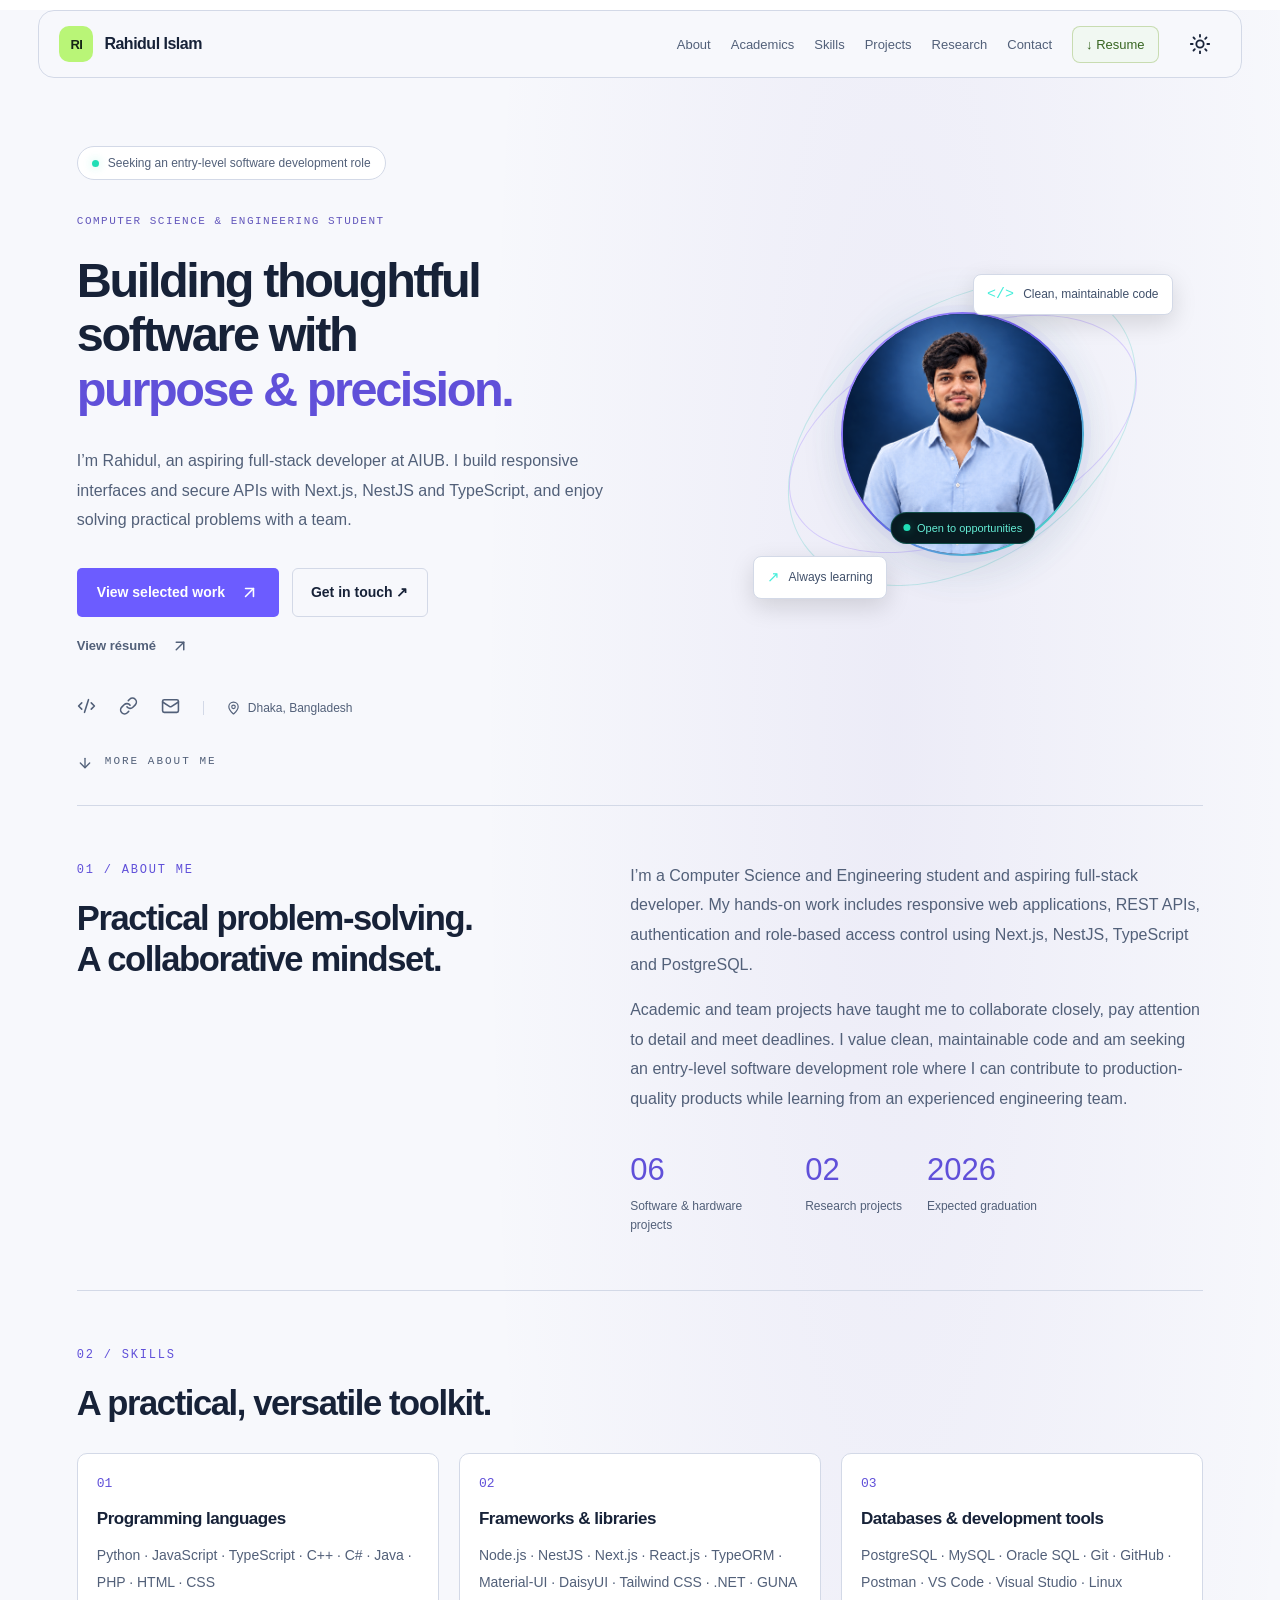
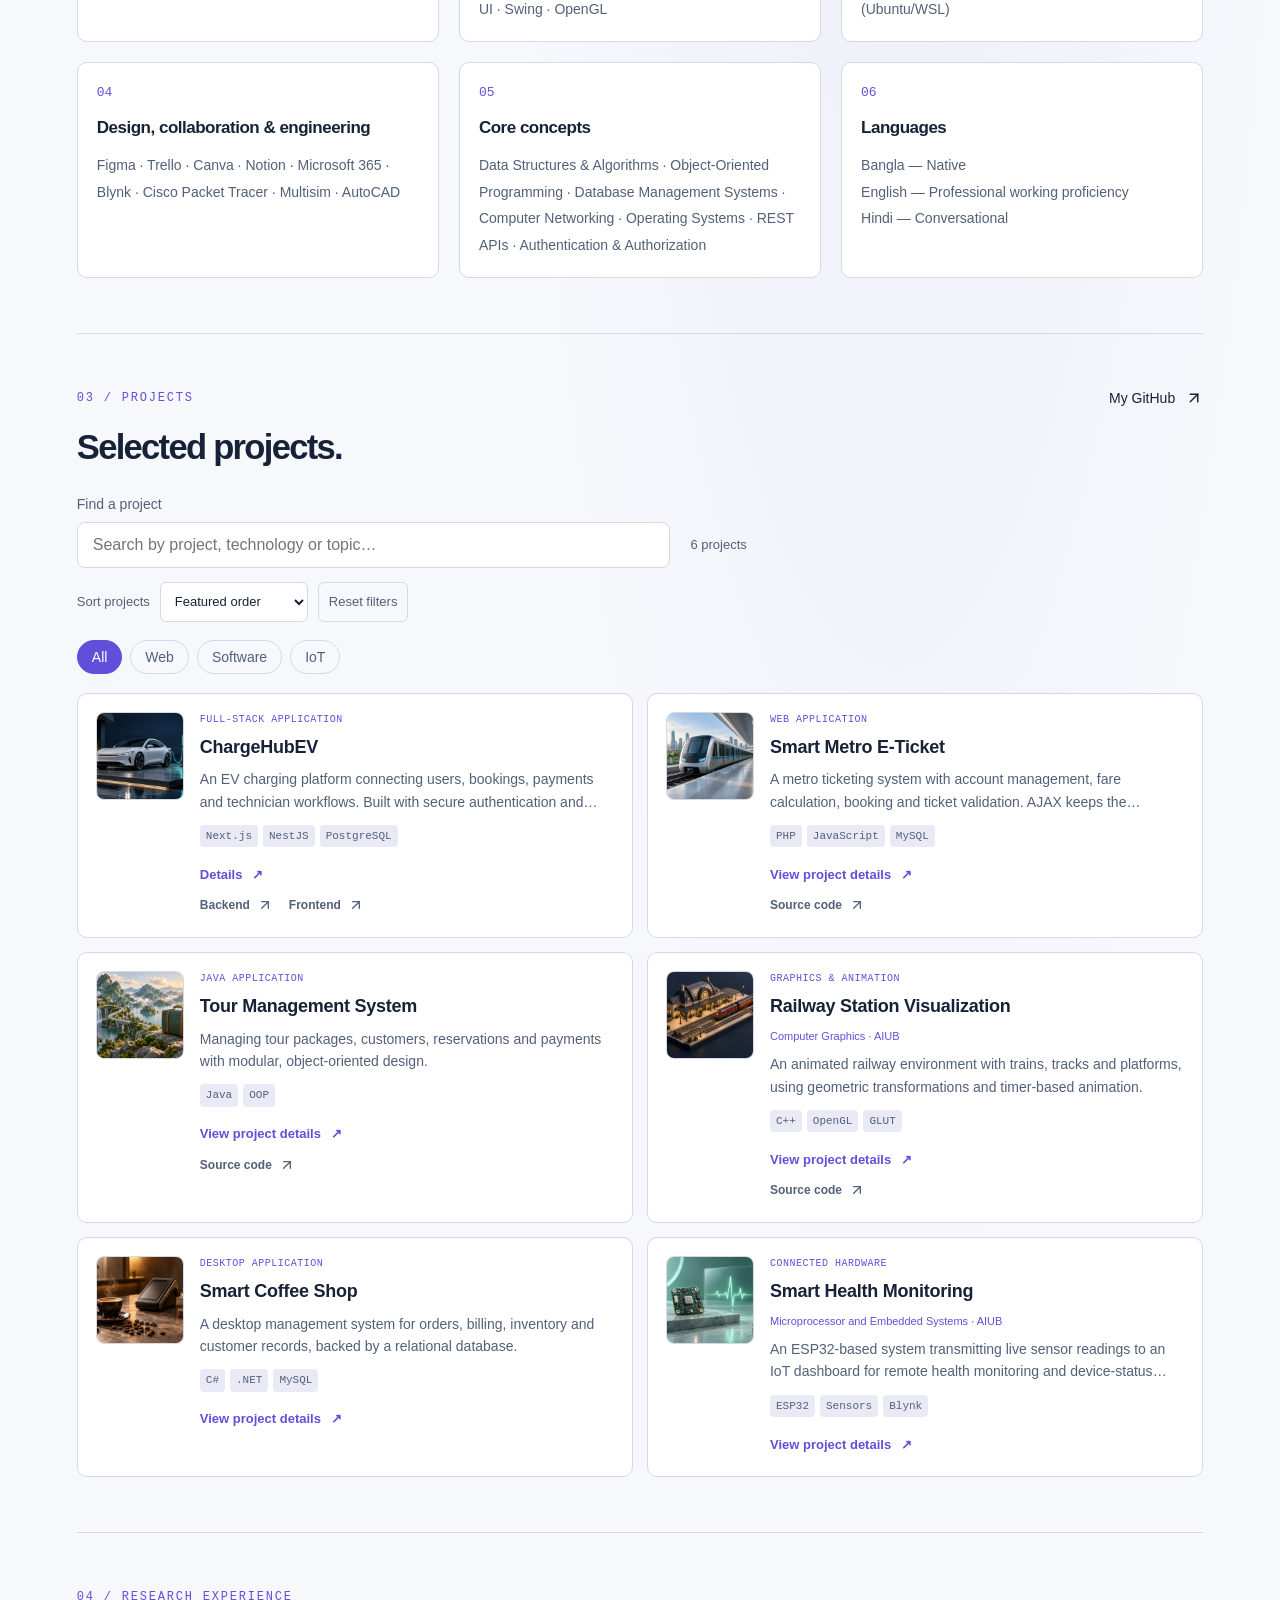
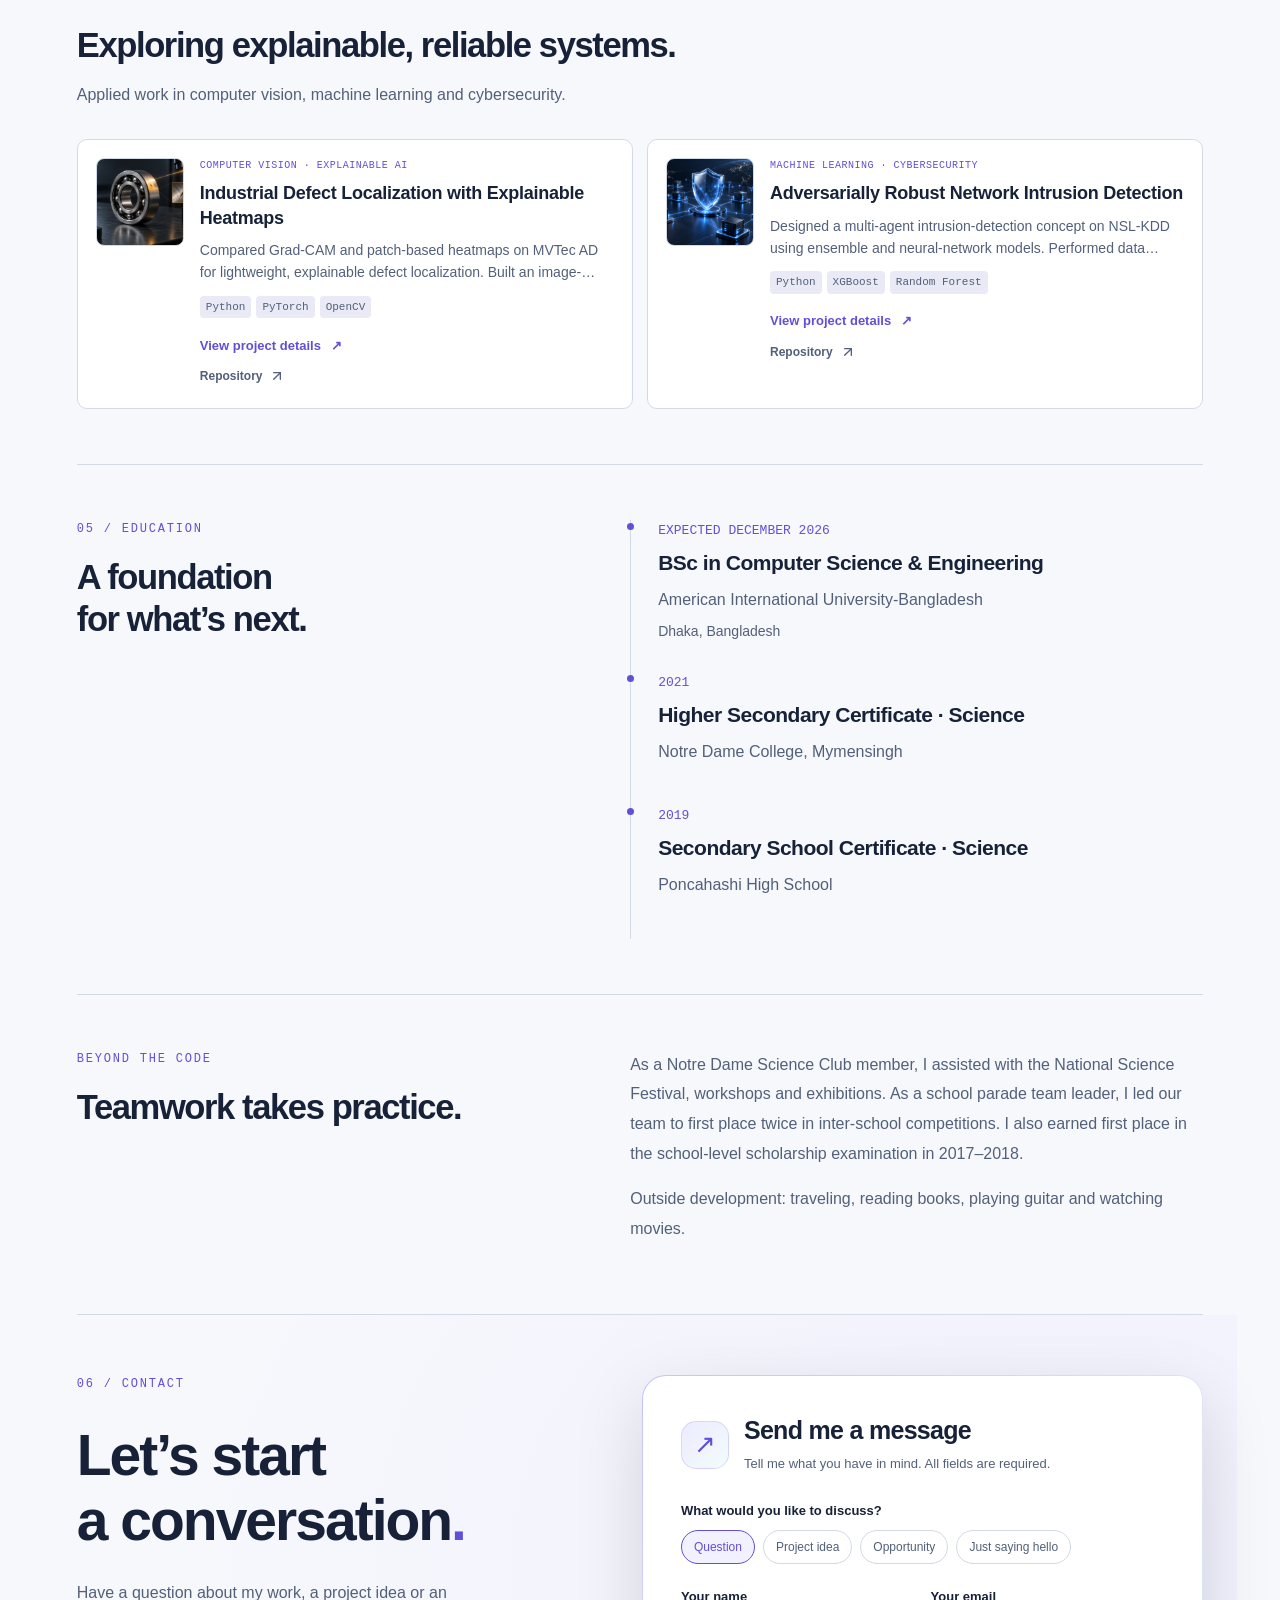
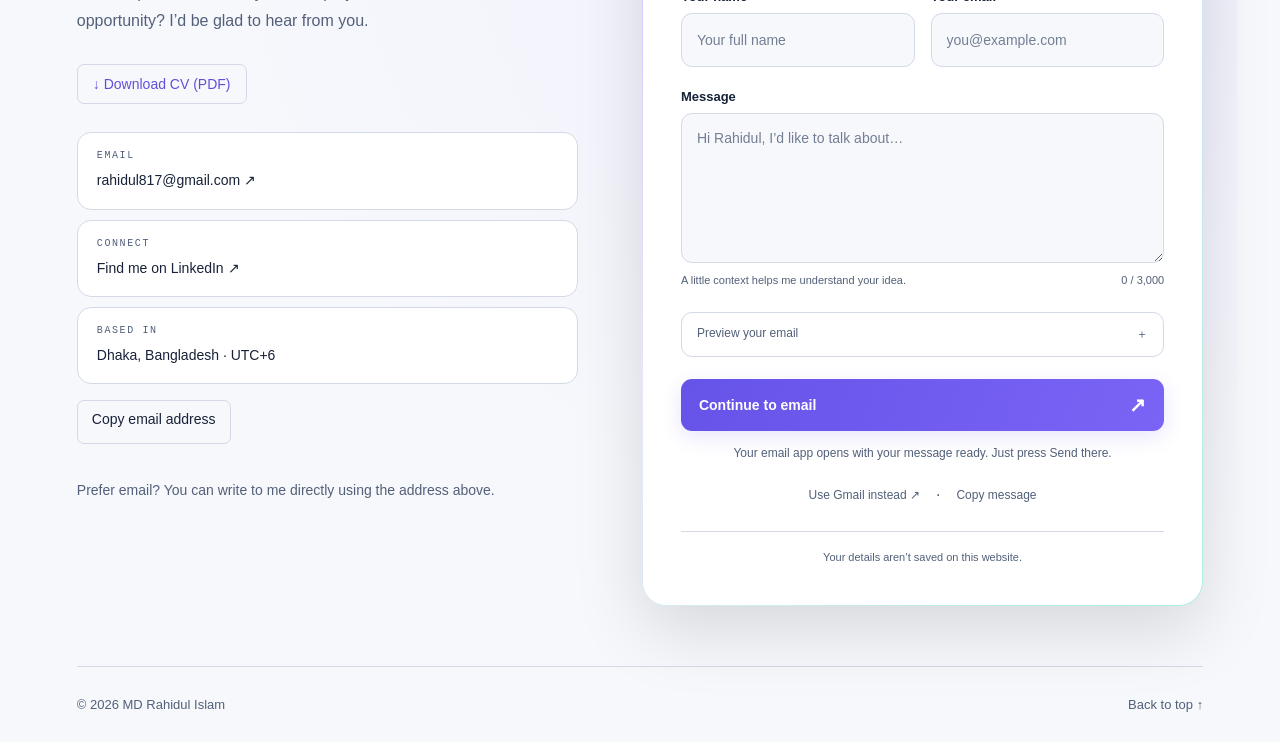
==== commit 93a69394: "Add files via upload" ====
--- a/index.html
+++ b/index.html
@@ -1,12 +1,12 @@
 <!doctype html>
-<html lang="en"><head><meta charset="UTF-8"><meta name="viewport" content="width=device-width, initial-scale=1"><meta name="description" content="MD Rahidul Islam, CSE student at AIUB. Full-stack development, secure APIs and machine-learning projects."><link rel="canonical" href="https://rahidul817.github.io/Portfolio/"><meta property="og:title" content="MD Rahidul Islam | Full-stack Developer"><meta property="og:description" content="Explore web development, software and machine-learning projects. Get in touch for questions and collaborations."><meta property="og:type" content="website"><meta name="theme-color" content="#0a1220"><title>MD Rahidul Islam | Software Developer</title><link rel="icon" href="./favicon.svg" type="image/svg+xml"><link rel="stylesheet" href="./style.css?v=cv20260921"><script src="./script.js?v=cv20260921" defer></script><link rel="stylesheet" href="./refinements.css?v=compact1"><link rel="stylesheet" href="./features.css?v=1"><script src="./features.js?v=1" defer></script><link rel="stylesheet" href="./compact-v2.css?v=2"><script src="./compact-v2.js?v=2" defer></script><link rel="stylesheet" href="./contact-simple.css?v=1"></head><body><div class="portfolio"><a class="skip" href="#main">Skip to content</a><header><a class="brand" href="#home"><span class="brand-mark">RI</span><span class="brand-name">Rahidul Islam</span></a><button class="menu-toggle" type="button" aria-controls="main-navigation" aria-expanded="false">Menu <span aria-hidden="true">☰</span></button><nav id="main-navigation" aria-label="Main navigation"><a href="#about">About</a><a href="#education">Academics</a><a href="#skills">Skills</a><a href="#projects">Projects</a><a href="#research">Research</a><a href="#contact">Contact</a><a class="nav-resume" href="./CV_MD_RAHIDUL_ISLAM.pdf" target="_blank" rel="noreferrer">↓ Resume</a></nav><button type="button" class="theme" aria-label="Use light theme"><svg xmlns="http://www.w3.org/2000/svg" width="24" height="24" viewBox="0 0 24 24" fill="none" stroke="currentColor" stroke-width="2" stroke-linecap="round" stroke-linejoin="round" class="lucide lucide-sun" aria-hidden="true"><circle cx="12" cy="12" r="4"></circle><path d="M12 2v2"></path><path d="M12 20v2"></path><path d="m4.93 4.93 1.41 1.41"></path><path d="m17.66 17.66 1.41 1.41"></path><path d="M2 12h2"></path><path d="M20 12h2"></path><path d="m6.34 17.66-1.41 1.41"></path><path d="m19.07 4.93-1.41 1.41"></path></svg></button></header><main id="main"><section class="hero wrap" id="home"><div class="intro"><p class="availability"><span class="dot"></span> Seeking an entry-level software development role</p><p class="eyebrow">COMPUTER SCIENCE &amp; ENGINEERING STUDENT</p><p class="hello">MD RAHIDUL ISLAM</p><h1>Building thoughtful<br/>software with<br/><span>purpose &amp; precision.</span></h1><p class="lead">I’m Rahidul, an aspiring full-stack developer at AIUB. I build responsive interfaces and secure APIs with Next.js, NestJS and TypeScript, and enjoy solving practical problems with a team.</p><div class="actions"><a class="primary" href="#projects">View selected work <svg xmlns="http://www.w3.org/2000/svg" width="19" height="19" viewBox="0 0 24 24" fill="none" stroke="currentColor" stroke-width="2" stroke-linecap="round" stroke-linejoin="round" class="lucide lucide-arrow-up-right" aria-hidden="true"><path d="M7 7h10v10"></path><path d="M7 17 17 7"></path></svg></a><a class="hero-contact" href="#contact">Get in touch ↗</a><a class="secondary" href="./CV_MD_RAHIDUL_ISLAM.pdf" target="_blank" rel="noreferrer">View résumé <svg xmlns="http://www.w3.org/2000/svg" width="18" height="18" viewBox="0 0 24 24" fill="none" stroke="currentColor" stroke-width="2" stroke-linecap="round" stroke-linejoin="round" class="lucide lucide-arrow-up-right" aria-hidden="true"><path d="M7 7h10v10"></path><path d="M7 17 17 7"></path></svg></a></div><div class="social"><a href="https://github.com/rahidul817" aria-label="GitHub"><svg xmlns="http://www.w3.org/2000/svg" width="24" height="24" viewBox="0 0 24 24" fill="none" stroke="currentColor" stroke-width="2" stroke-linecap="round" stroke-linejoin="round" class="lucide lucide-code-xml" aria-hidden="true"><path d="m18 16 4-4-4-4"></path><path d="m6 8-4 4 4 4"></path><path d="m14.5 4-5 16"></path></svg></a><a href="https://www.linkedin.com/in/md-rahidul-islam-91201926b/" aria-label="LinkedIn"><svg xmlns="http://www.w3.org/2000/svg" width="24" height="24" viewBox="0 0 24 24" fill="none" stroke="currentColor" stroke-width="2" stroke-linecap="round" stroke-linejoin="round" class="lucide lucide-link" aria-hidden="true"><path d="M10 13a5 5 0 0 0 7.54.54l3-3a5 5 0 0 0-7.07-7.07l-1.72 1.71"></path><path d="M14 11a5 5 0 0 0-7.54-.54l-3 3a5 5 0 0 0 7.07 7.07l1.71-1.71"></path></svg></a><a href="mailto:rahidul817@gmail.com" aria-label="Email"><svg xmlns="http://www.w3.org/2000/svg" width="24" height="24" viewBox="0 0 24 24" fill="none" stroke="currentColor" stroke-width="2" stroke-linecap="round" stroke-linejoin="round" class="lucide lucide-mail" aria-hidden="true"><path d="m22 7-8.991 5.727a2 2 0 0 1-2.009 0L2 7"></path><rect x="2" y="4" width="20" height="16" rx="2"></rect></svg></a><span><svg xmlns="http://www.w3.org/2000/svg" width="14" height="14" viewBox="0 0 24 24" fill="none" stroke="currentColor" stroke-width="2" stroke-linecap="round" stroke-linejoin="round" class="lucide lucide-map-pin" aria-hidden="true"><path d="M20 10c0 4.993-5.539 10.193-7.399 11.799a1 1 0 0 1-1.202 0C9.539 20.193 4 14.993 4 10a8 8 0 0 1 16 0"></path><circle cx="12" cy="10" r="3"></circle></svg> Dhaka, Bangladesh</span></div></div><aside class="orbit-profile" aria-label="MD Rahidul Islam"><div class="orbit-ring orbit-one" aria-hidden="true"></div><div class="orbit-ring orbit-two" aria-hidden="true"></div><div class="orbit-glow" aria-hidden="true"></div><div class="circle-portrait"><img src="./rahidul-portrait-polished.png" alt="MD Rahidul Islam smiling in a semi-formal blue shirt" width="1122" height="1402" fetchpriority="high"/></div><span class="orbit-label label-code">&lt;/&gt; <span>Clean, maintainable code</span></span><span class="orbit-label label-learn">↗ <span>Always learning</span></span><a class="orbit-availability" href="#contact"><span class="dot"></span>Open to opportunities</a></aside><a class="scroll" href="#about"><svg xmlns="http://www.w3.org/2000/svg" width="16" height="16" viewBox="0 0 24 24" fill="none" stroke="currentColor" stroke-width="2" stroke-linecap="round" stroke-linejoin="round" class="lucide lucide-arrow-down" aria-hidden="true"><path d="M12 5v14"></path><path d="m19 12-7 7-7-7"></path></svg> MORE ABOUT ME</a></section><section id="about" class="wrap section about"><div><p class="eyebrow">01 / ABOUT ME</p><h2>Practical problem-solving.<br/>A collaborative mindset.</h2></div><div><p>I’m a Computer Science and Engineering student and aspiring full-stack developer. My hands-on work includes responsive web applications, REST APIs, authentication and role-based access control using Next.js, NestJS, TypeScript and PostgreSQL.</p><p>Academic and team projects have taught me to collaborate closely, pay attention to detail and meet deadlines. I value clean, maintainable code and am seeking an entry-level software development role where I can contribute to production-quality products while learning from an experienced engineering team.</p><div class="facts"><div><strong>06</strong><span>Software &amp; hardware projects</span></div><div><strong>02</strong><span>Research projects</span></div><div><strong>2026</strong><span>Expected graduation</span></div></div></div></section><section class="wrap section" id="skills"><p class="eyebrow">02 / SKILLS</p><h2>A practical, versatile toolkit.</h2><div class="skills"><article><span class="skill-index">01</span><h3>Programming languages</h3><p>Python · JavaScript · TypeScript · C++ · C# · Java · PHP · HTML · CSS</p></article><article><span class="skill-index">02</span><h3>Frameworks &amp; libraries</h3><p>Node.js · NestJS · Next.js · React.js · TypeORM · Material-UI · DaisyUI · Tailwind CSS · .NET · GUNA UI · Swing · OpenGL</p></article><article><span class="skill-index">03</span><h3>Databases &amp; development tools</h3><p>PostgreSQL · MySQL · Oracle SQL · Git · GitHub · Postman · VS Code · Visual Studio · Linux (Ubuntu/WSL)</p></article><article><span class="skill-index">04</span><h3>Design, collaboration &amp; engineering</h3><p>Figma · Trello · Canva · Notion · Microsoft 365 · Blynk · Cisco Packet Tracer · Multisim · AutoCAD</p></article><article><span class="skill-index">05</span><h3>Core concepts</h3><p>Data Structures & Algorithms · Object-Oriented Programming · Database Management Systems · Computer Networking · Operating Systems · REST APIs · Authentication & Authorization</p></article><article><span class="skill-index">06</span><h3>Languages</h3><p>Bangla — Native<br/>English — Professional working proficiency<br/>Hindi — Conversational</p></article></div></section><section class="wrap section" id="projects"><div class="section-heading"><div><p class="eyebrow">03 / PROJECTS</p><h2>Selected projects.</h2></div><a class="text-link" href="https://github.com/rahidul817">My GitHub <svg xmlns="http://www.w3.org/2000/svg" width="18" height="18" viewBox="0 0 24 24" fill="none" stroke="currentColor" stroke-width="2" stroke-linecap="round" stroke-linejoin="round" class="lucide lucide-arrow-up-right" aria-hidden="true"><path d="M7 7h10v10"></path><path d="M7 17 17 7"></path></svg></a></div><div class="project-search"><label for="project-search">Find a project</label><input id="project-search" type="search" placeholder="Search by project, technology or topic…" autocomplete="off"/><p id="project-count" role="status" aria-live="polite">6 projects</p></div><div class="project-toolbar"><label for="project-sort">Sort projects</label><select id="project-sort"><option value="featured">Featured order</option><option value="az">Name: A–Z</option><option value="category">Category</option></select><button type="button" id="reset-projects">Reset filters</button></div><div class="filters" aria-label="Filter projects"><button type="button" aria-pressed="true" class="selected">All</button><button type="button" aria-pressed="false" class="">Web</button><button type="button" aria-pressed="false" class="">Software</button><button type="button" aria-pressed="false" class="">IoT</button></div><div class="projects" aria-live="polite"><article data-category="Web" class="project"><figure class="project-cover"><img src="./project-ev.png" alt="Electric car beside an illuminated charging station" width="1536" height="1024" loading="lazy" decoding="async"/><figcaption>Project concept</figcaption></figure><div class="project-body"><div class="project-top"><span>FULL-STACK APPLICATION</span><span class="project-number">01</span></div><h3>ChargeHubEV</h3><p>An EV charging platform connecting users, bookings, payments and technician workflows. Built with secure authentication and role-based access.</p><div class="tags"><span>Next.js</span><span>NestJS</span><span>PostgreSQL</span></div><button type="button" class="detail-button" data-detail="project-detail-0">Details <span aria-hidden="true">↗</span></button><template id="project-detail-0"><p class="detail-category">Full-stack EV charging platform</p><h2>ChargeHubEV</h2><h3>Work &amp; contribution</h3><ul><li>Built responsive Next.js interfaces and a modular NestJS backend.</li><li>Developed REST APIs for users, bookings, payments, authentication and technician workflows.</li><li>Implemented JWT, bcrypt, role-based access control, validation and reusable forms.</li></ul></template><div class="project-links"><a href="https://github.com/ar-sohan/ChargeHub---EV-Charging-Network" target="_blank" rel="noreferrer">Backend<svg xmlns="http://www.w3.org/2000/svg" width="16" height="16" viewBox="0 0 24 24" fill="none" stroke="currentColor" stroke-width="2" stroke-linecap="round" stroke-linejoin="round" class="lucide lucide-arrow-up-right" aria-hidden="true"><path d="M7 7h10v10"></path><path d="M7 17 17 7"></path></svg></a><a href="https://github.com/ar-sohan/Chraging_Hub_Frontend" target="_blank" rel="noreferrer">Frontend<svg xmlns="http://www.w3.org/2000/svg" width="16" height="16" viewBox="0 0 24 24" fill="none" stroke="currentColor" stroke-width="2" stroke-linecap="round" stroke-linejoin="round" class="lucide lucide-arrow-up-right" aria-hidden="true"><path d="M7 7h10v10"></path><path d="M7 17 17 7"></path></svg></a></div></div></article><article data-category="Web" class="project"><figure class="project-cover"><img src="./project-metro.png" alt="Modern silver metro train at a contemporary station" width="1536" height="1024" loading="lazy" decoding="async"/><figcaption>Project concept</figcaption></figure><div class="project-body"><div class="project-top"><span>WEB APPLICATION</span><span class="project-number">02</span></div><h3>Smart Metro E-Ticket</h3><p>A metro ticketing system with account management, fare calculation, booking and ticket validation. AJAX keeps the experience responsive.</p><div class="tags"><span>PHP</span><span>JavaScript</span><span>MySQL</span></div><button type="button" class="detail-button" data-detail="project-detail-1">View project details <span aria-hidden="true">↗</span></button><template id="project-detail-1"><p class="detail-category">Web-based metro ticketing</p><h2>Smart Metro E-Ticket</h2><h3>Work &amp; contribution</h3><ul><li>Implemented account management, fare calculation, booking and ticket validation.</li><li>Used AJAX to update data without unnecessary full-page reloads.</li><li>Connected the application to MySQL for persistent ticketing operations.</li></ul></template><div class="project-links"><a href="https://github.com/SadiaTabas/Dhaka-Metro-Rail" target="_blank" rel="noreferrer">Source code<svg xmlns="http://www.w3.org/2000/svg" width="16" height="16" viewBox="0 0 24 24" fill="none" stroke="currentColor" stroke-width="2" stroke-linecap="round" stroke-linejoin="round" class="lucide lucide-arrow-up-right" aria-hidden="true"><path d="M7 7h10v10"></path><path d="M7 17 17 7"></path></svg></a></div></div></article><article data-category="Software" class="project"><figure class="project-cover"><img src="./project-travel.png" alt="Mountain landscape and suitcase representing tour planning" width="1536" height="1024" loading="lazy" decoding="async"/><figcaption>Project concept</figcaption></figure><div class="project-body"><div class="project-top"><span>JAVA APPLICATION</span><span class="project-number">05</span></div><h3>Tour Management System</h3><p>Managing tour packages, customers, reservations and payments with modular, object-oriented design.</p><div class="tags"><span>Java</span><span>OOP</span></div><button type="button" class="detail-button" data-detail="project-detail-2">View project details <span aria-hidden="true">↗</span></button><template id="project-detail-2"><p class="detail-category">Object-oriented Java application</p><h2>Tour Management System</h2><h3>Work &amp; contribution</h3><ul><li>Created workflows for tour packages, customers, reservations and payments.</li><li>Applied encapsulation, inheritance and abstraction.</li><li>Organized functionality into modular classes for maintainability.</li></ul></template><div class="project-links"><a href="https://github.com/rahidul817/Tour_Management-_System" target="_blank" rel="noreferrer">Source code<svg xmlns="http://www.w3.org/2000/svg" width="16" height="16" viewBox="0 0 24 24" fill="none" stroke="currentColor" stroke-width="2" stroke-linecap="round" stroke-linejoin="round" class="lucide lucide-arrow-up-right" aria-hidden="true"><path d="M7 7h10v10"></path><path d="M7 17 17 7"></path></svg></a></div></div></article><article data-category="Software" class="project"><figure class="project-cover"><img src="./project-railway.png" alt="Miniature railway station with a locomotive" width="1536" height="1024" loading="lazy" decoding="async"/><figcaption>Project concept</figcaption></figure><div class="project-body"><div class="project-top"><span>GRAPHICS &amp; ANIMATION</span><span class="project-number">06</span></div><h3>Railway Station Visualization</h3><p class="course-label">Computer Graphics · AIUB</p><p>An animated railway environment with trains, tracks and platforms, using geometric transformations and timer-based animation.</p><div class="tags"><span>C++</span><span>OpenGL</span><span>GLUT</span></div><button type="button" class="detail-button" data-detail="project-detail-3">View project details <span aria-hidden="true">↗</span></button><template id="project-detail-3"><p class="detail-category">Computer Graphics coursework · AIUB</p><h2>Railway Station Visualization</h2><h3>Work &amp; contribution</h3><ul><li>Created an animated station with trains, tracks, platforms and surrounding scenery.</li><li>Applied geometric transformations and rendering with OpenGL and GLUT.</li><li>Used event handling and timers to control animation.</li></ul></template><div class="project-links"><a href="https://github.com/rahidul817/Railway_Station-OpenGL-Project" target="_blank" rel="noreferrer">Source code<svg xmlns="http://www.w3.org/2000/svg" width="16" height="16" viewBox="0 0 24 24" fill="none" stroke="currentColor" stroke-width="2" stroke-linecap="round" stroke-linejoin="round" class="lucide lucide-arrow-up-right" aria-hidden="true"><path d="M7 7h10v10"></path><path d="M7 17 17 7"></path></svg></a></div></div></article><article data-category="Software" class="project"><figure class="project-cover"><img src="./project-coffee.png" alt="Espresso and a point-of-sale terminal" width="1536" height="1024" loading="lazy" decoding="async"/><figcaption>Project concept</figcaption></figure><div class="project-body"><div class="project-top"><span>DESKTOP APPLICATION</span><span class="project-number">07</span></div><h3>Smart Coffee Shop</h3><p>A desktop management system for orders, billing, inventory and customer records, backed by a relational database.</p><div class="tags"><span>C#</span><span>.NET</span><span>MySQL</span></div><button type="button" class="detail-button" data-detail="project-detail-4">View project details <span aria-hidden="true">↗</span></button><template id="project-detail-4"><p class="detail-category">Desktop management application</p><h2>Smart Coffee Shop</h2><h3>Work &amp; contribution</h3><ul><li>Built order processing, billing, inventory and customer-record workflows.</li><li>Designed a relational MySQL database.</li><li>Connected the database to a modular C# interface for data operations.</li></ul></template><div class="project-links"></div></div></article><article data-category="IoT" class="project"><figure class="project-cover"><img src="./project-health.png" alt="Sensor circuit board beside a pulse waveform" width="1536" height="1024" loading="lazy" decoding="async"/><figcaption>Project concept</figcaption></figure><div class="project-body"><div class="project-top"><span>CONNECTED HARDWARE</span><span class="project-number">08</span></div><h3>Smart Health Monitoring</h3><p class="course-label">Microprocessor and Embedded Systems · AIUB</p><p>An ESP32-based system transmitting live sensor readings to an IoT dashboard for remote health monitoring and device-status updates.</p><div class="tags"><span>ESP32</span><span>Sensors</span><span>Blynk</span></div><button type="button" class="detail-button" data-detail="project-detail-5">View project details <span aria-hidden="true">↗</span></button><template id="project-detail-5"><p class="detail-category">Embedded Systems coursework · AIUB</p><h2>Smart Health Monitoring</h2><h3>Work &amp; contribution</h3><ul><li>Collected sensor readings with an ESP32-based system.</li><li>Transmitted live health readings wirelessly.</li><li>Integrated Blynk for remote monitoring and device status.</li></ul></template><div class="project-links"></div></div></article></div></section><p class="search-empty" id="search-empty" hidden>No matching projects. Try another keyword or select All.</p><section id="research" class="wrap section"><p class="eyebrow">04 / RESEARCH EXPERIENCE</p><h2>Exploring explainable, reliable systems.</h2><p class="research-intro">Applied work in computer vision, machine learning and cybersecurity.</p><div class="projects research-grid"><article data-research="true" class="project research-card"><figure class="project-cover"><img src="./project-vision.png" alt="Optical inspection of a defect in a metal bearing" width="1536" height="1024" loading="lazy" decoding="async"/><figcaption>Project concept</figcaption></figure><div class="project-body"><div class="project-top"><span>COMPUTER VISION · EXPLAINABLE AI</span><span class="project-number">03</span></div><h3>Industrial Defect Localization with Explainable Heatmaps</h3><p>Compared Grad-CAM and patch-based heatmaps on MVTec AD for lightweight, explainable defect localization. Built an image-preprocessing and CNN evaluation pipeline to highlight defective regions.</p><div class="tags"><span>Python</span><span>PyTorch</span><span>OpenCV</span></div><button type="button" class="detail-button" data-detail="project-detail-6">View project details <span aria-hidden="true">↗</span></button><template id="project-detail-6"><p class="detail-category">Computer vision & explainable AI</p><h2>Industrial Defect Localization with Explainable Heatmaps</h2><h3>Work &amp; contribution</h3><ul><li>Compared Grad-CAM and patch-based heatmaps on MVTec AD.</li><li>Built an image-preprocessing and CNN evaluation pipeline.</li><li>Applied explainability methods to highlight defective image regions.</li></ul></template><div class="project-links"><a href="https://github.com/rahidul817/CVPR" target="_blank" rel="noreferrer">Repository<svg xmlns="http://www.w3.org/2000/svg" width="16" height="16" viewBox="0 0 24 24" fill="none" stroke="currentColor" stroke-width="2" stroke-linecap="round" stroke-linejoin="round" class="lucide lucide-arrow-up-right" aria-hidden="true"><path d="M7 7h10v10"></path><path d="M7 17 17 7"></path></svg></a></div></div></article><article data-research="true" class="project research-card"><figure class="project-cover"><img src="./project-security.png" alt="Glass shield and connected servers representing network security" width="1536" height="1024" loading="lazy" decoding="async"/><figcaption>Project concept</figcaption></figure><div class="project-body"><div class="project-top"><span>MACHINE LEARNING · CYBERSECURITY</span><span class="project-number">04</span></div><h3>Adversarially Robust Network Intrusion Detection</h3><p>Designed a multi-agent intrusion-detection concept on NSL-KDD using ensemble and neural-network models. Performed data preprocessing, threshold tuning and model evaluation for a robust detection pipeline.</p><div class="tags"><span>Python</span><span>XGBoost</span><span>Random Forest</span></div><button type="button" class="detail-button" data-detail="project-detail-7">View project details <span aria-hidden="true">↗</span></button><template id="project-detail-7"><p class="detail-category">Machine learning & cybersecurity</p><h2>Adversarially Robust Network Intrusion Detection</h2><h3>Work &amp; contribution</h3><ul><li>Designed a multi-agent detection concept using NSL-KDD.</li><li>Explored ensemble and neural-network models.</li><li>Performed preprocessing, threshold tuning and model evaluation.</li></ul></template><div class="project-links"><a href="https://github.com/rahidul817/ML" target="_blank" rel="noreferrer">Repository<svg xmlns="http://www.w3.org/2000/svg" width="16" height="16" viewBox="0 0 24 24" fill="none" stroke="currentColor" stroke-width="2" stroke-linecap="round" stroke-linejoin="round" class="lucide lucide-arrow-up-right" aria-hidden="true"><path d="M7 7h10v10"></path><path d="M7 17 17 7"></path></svg></a></div></div></article></div></section><section class="wrap section education" id="education"><div><p class="eyebrow">05 / EDUCATION</p><h2>A foundation<br/>for what’s next.</h2></div><div class="timeline"><article><span>EXPECTED DECEMBER 2026</span><h3>BSc in Computer Science &amp; Engineering</h3><p>American International University-Bangladesh</p><small>Dhaka, Bangladesh</small></article><article><span>2021</span><h3>Higher Secondary Certificate · Science</h3><p>Notre Dame College, Mymensingh</p></article><article><span>2019</span><h3>Secondary School Certificate · Science</h3><p>Poncahashi High School</p></article></div></section><section class="wrap section beyond"><div><p class="eyebrow">BEYOND THE CODE</p><h2>Teamwork takes practice.</h2></div><div><p>As a Notre Dame Science Club member, I assisted with the National Science Festival, workshops and exhibitions. As a school parade team leader, I led our team to first place twice in inter-school competitions. I also earned first place in the school-level scholarship examination in 2017–2018.</p><p class="muted">Outside development: traveling, reading books, playing guitar and watching movies.</p></div></section><section id="contact" class="wrap contact contact-section" aria-labelledby="contact-heading">
+<html lang="en"><head><meta charset="UTF-8"><meta name="viewport" content="width=device-width, initial-scale=1"><meta name="description" content="MD Rahidul Islam, CSE student at AIUB. Full-stack development, secure APIs and machine-learning projects."><link rel="canonical" href="https://rahidul817.github.io/Portfolio/"><meta property="og:title" content="MD Rahidul Islam | Full-stack Developer"><meta property="og:description" content="Explore web development, software and machine-learning projects. Get in touch for questions and collaborations."><meta property="og:type" content="website"><meta name="theme-color" content="#0a1220"><title>MD Rahidul Islam | Software Developer</title><link rel="icon" href="./favicon.svg" type="image/svg+xml"><link rel="stylesheet" href="./style.css?v=cv20260921"><script src="./script.js?v=cv20260921" defer></script><link rel="stylesheet" href="./refinements.css?v=compact1"><link rel="stylesheet" href="./features.css?v=1"><script src="./features.js?v=1" defer></script><link rel="stylesheet" href="./compact-v2.css?v=2"><script src="./compact-v2.js?v=2" defer></script><link rel="stylesheet" href="./contact-simple.css?v=1"><link rel="stylesheet" href="./hover-effects.css?v=1"><script src="./hover-effects.js?v=1" defer></script></head><body><div class="portfolio"><a class="skip" href="#main">Skip to content</a><header><a class="brand" href="#home"><span class="brand-mark">RI</span><span class="brand-name">Rahidul Islam</span></a><button class="menu-toggle" type="button" aria-controls="main-navigation" aria-expanded="false">Menu <span aria-hidden="true">☰</span></button><nav id="main-navigation" aria-label="Main navigation"><a href="#about">About</a><a href="#education">Academics</a><a href="#skills">Skills</a><a href="#projects">Projects</a><a href="#research">Research</a><a href="#contact">Contact</a><a class="nav-resume" href="./CV_MD_RAHIDUL_ISLAM.pdf?v=20260926" target="_blank" rel="noreferrer">↓ Resume</a></nav><button type="button" class="theme" aria-label="Use light theme"><svg xmlns="http://www.w3.org/2000/svg" width="24" height="24" viewBox="0 0 24 24" fill="none" stroke="currentColor" stroke-width="2" stroke-linecap="round" stroke-linejoin="round" class="lucide lucide-sun" aria-hidden="true"><circle cx="12" cy="12" r="4"></circle><path d="M12 2v2"></path><path d="M12 20v2"></path><path d="m4.93 4.93 1.41 1.41"></path><path d="m17.66 17.66 1.41 1.41"></path><path d="M2 12h2"></path><path d="M20 12h2"></path><path d="m6.34 17.66-1.41 1.41"></path><path d="m19.07 4.93-1.41 1.41"></path></svg></button></header><main id="main"><section class="hero wrap" id="home"><div class="intro"><p class="availability"><span class="dot"></span> Seeking an entry-level software development role</p><p class="eyebrow">COMPUTER SCIENCE &amp; ENGINEERING STUDENT</p><p class="hello">MD RAHIDUL ISLAM</p><h1>Building thoughtful<br/>software with<br/><span>purpose &amp; precision.</span></h1><p class="lead">I’m Rahidul, an aspiring full-stack developer at AIUB. I build responsive interfaces and secure APIs with Next.js, NestJS and TypeScript, and enjoy solving practical problems with a team.</p><div class="actions"><a class="primary" href="#projects">View selected work <svg xmlns="http://www.w3.org/2000/svg" width="19" height="19" viewBox="0 0 24 24" fill="none" stroke="currentColor" stroke-width="2" stroke-linecap="round" stroke-linejoin="round" class="lucide lucide-arrow-up-right" aria-hidden="true"><path d="M7 7h10v10"></path><path d="M7 17 17 7"></path></svg></a><a class="hero-contact" href="#contact">Get in touch ↗</a><a class="secondary" href="./CV_MD_RAHIDUL_ISLAM.pdf?v=20260926" target="_blank" rel="noreferrer">View résumé <svg xmlns="http://www.w3.org/2000/svg" width="18" height="18" viewBox="0 0 24 24" fill="none" stroke="currentColor" stroke-width="2" stroke-linecap="round" stroke-linejoin="round" class="lucide lucide-arrow-up-right" aria-hidden="true"><path d="M7 7h10v10"></path><path d="M7 17 17 7"></path></svg></a></div><div class="social"><a href="https://github.com/rahidul817" aria-label="GitHub"><svg xmlns="http://www.w3.org/2000/svg" width="24" height="24" viewBox="0 0 24 24" fill="none" stroke="currentColor" stroke-width="2" stroke-linecap="round" stroke-linejoin="round" class="lucide lucide-code-xml" aria-hidden="true"><path d="m18 16 4-4-4-4"></path><path d="m6 8-4 4 4 4"></path><path d="m14.5 4-5 16"></path></svg></a><a href="https://www.linkedin.com/in/md-rahidul-islam-91201926b/" aria-label="LinkedIn"><svg xmlns="http://www.w3.org/2000/svg" width="24" height="24" viewBox="0 0 24 24" fill="none" stroke="currentColor" stroke-width="2" stroke-linecap="round" stroke-linejoin="round" class="lucide lucide-link" aria-hidden="true"><path d="M10 13a5 5 0 0 0 7.54.54l3-3a5 5 0 0 0-7.07-7.07l-1.72 1.71"></path><path d="M14 11a5 5 0 0 0-7.54-.54l-3 3a5 5 0 0 0 7.07 7.07l1.71-1.71"></path></svg></a><a href="mailto:rahidul817@gmail.com" aria-label="Email"><svg xmlns="http://www.w3.org/2000/svg" width="24" height="24" viewBox="0 0 24 24" fill="none" stroke="currentColor" stroke-width="2" stroke-linecap="round" stroke-linejoin="round" class="lucide lucide-mail" aria-hidden="true"><path d="m22 7-8.991 5.727a2 2 0 0 1-2.009 0L2 7"></path><rect x="2" y="4" width="20" height="16" rx="2"></rect></svg></a><span><svg xmlns="http://www.w3.org/2000/svg" width="14" height="14" viewBox="0 0 24 24" fill="none" stroke="currentColor" stroke-width="2" stroke-linecap="round" stroke-linejoin="round" class="lucide lucide-map-pin" aria-hidden="true"><path d="M20 10c0 4.993-5.539 10.193-7.399 11.799a1 1 0 0 1-1.202 0C9.539 20.193 4 14.993 4 10a8 8 0 0 1 16 0"></path><circle cx="12" cy="10" r="3"></circle></svg> Dhaka, Bangladesh</span></div></div><aside class="orbit-profile" aria-label="MD Rahidul Islam"><div class="orbit-ring orbit-one" aria-hidden="true"></div><div class="orbit-ring orbit-two" aria-hidden="true"></div><div class="orbit-glow" aria-hidden="true"></div><div class="circle-portrait"><img src="./rahidul-portrait-polished.png" alt="MD Rahidul Islam smiling in a semi-formal blue shirt" width="1122" height="1402" fetchpriority="high"/></div><span class="orbit-label label-code">&lt;/&gt; <span>Clean, maintainable code</span></span><span class="orbit-label label-learn">↗ <span>Always learning</span></span><a class="orbit-availability" href="#contact"><span class="dot"></span>Open to opportunities</a></aside><a class="scroll" href="#about"><svg xmlns="http://www.w3.org/2000/svg" width="16" height="16" viewBox="0 0 24 24" fill="none" stroke="currentColor" stroke-width="2" stroke-linecap="round" stroke-linejoin="round" class="lucide lucide-arrow-down" aria-hidden="true"><path d="M12 5v14"></path><path d="m19 12-7 7-7-7"></path></svg> MORE ABOUT ME</a></section><section id="about" class="wrap section about"><div><p class="eyebrow">01 / ABOUT ME</p><h2>Practical problem-solving.<br/>A collaborative mindset.</h2></div><div><p>I’m a Computer Science and Engineering student and aspiring full-stack developer. My hands-on work includes responsive web applications, REST APIs, authentication and role-based access control using Next.js, NestJS, TypeScript and PostgreSQL.</p><p>Academic and team projects have taught me to collaborate closely, pay attention to detail and meet deadlines. I value clean, maintainable code and am seeking an entry-level software development role where I can contribute to production-quality products while learning from an experienced engineering team.</p><div class="facts"><div><strong>06</strong><span>Software &amp; hardware projects</span></div><div><strong>02</strong><span>Research projects</span></div><div><strong>2026</strong><span>Expected graduation</span></div></div></div></section><section class="wrap section" id="skills"><p class="eyebrow">02 / SKILLS</p><h2>A practical, versatile toolkit.</h2><div class="skills"><article><span class="skill-index">01</span><h3>Programming languages</h3><p>Python · JavaScript · TypeScript · C++ · C# · Java · PHP · HTML · CSS</p></article><article><span class="skill-index">02</span><h3>Frameworks &amp; libraries</h3><p>Node.js · NestJS · Next.js · React.js · TypeORM · Material-UI · DaisyUI · Tailwind CSS · .NET · GUNA UI · Swing · OpenGL</p></article><article><span class="skill-index">03</span><h3>Databases &amp; development tools</h3><p>PostgreSQL · MySQL · Oracle SQL · Git · GitHub · Postman · VS Code · Visual Studio · Linux (Ubuntu/WSL)</p></article><article><span class="skill-index">04</span><h3>Design, collaboration &amp; engineering</h3><p>Figma · Trello · Canva · Notion · Microsoft 365 · Blynk · Cisco Packet Tracer · Multisim · AutoCAD</p></article><article><span class="skill-index">05</span><h3>Core concepts</h3><p>Data Structures & Algorithms · Object-Oriented Programming · Database Management Systems · Computer Networking · Operating Systems · REST APIs · Authentication & Authorization</p></article><article><span class="skill-index">06</span><h3>Languages</h3><p>Bangla — Native<br/>English — Professional working proficiency<br/>Hindi — Conversational</p></article></div></section><section class="wrap section" id="projects"><div class="section-heading"><div><p class="eyebrow">03 / PROJECTS</p><h2>Selected projects.</h2></div><a class="text-link" href="https://github.com/rahidul817">My GitHub <svg xmlns="http://www.w3.org/2000/svg" width="18" height="18" viewBox="0 0 24 24" fill="none" stroke="currentColor" stroke-width="2" stroke-linecap="round" stroke-linejoin="round" class="lucide lucide-arrow-up-right" aria-hidden="true"><path d="M7 7h10v10"></path><path d="M7 17 17 7"></path></svg></a></div><div class="project-search"><label for="project-search">Find a project</label><input id="project-search" type="search" placeholder="Search by project, technology or topic…" autocomplete="off"/><p id="project-count" role="status" aria-live="polite">6 projects</p></div><div class="project-toolbar"><label for="project-sort">Sort projects</label><select id="project-sort"><option value="featured">Featured order</option><option value="az">Name: A–Z</option><option value="category">Category</option></select><button type="button" id="reset-projects">Reset filters</button></div><div class="filters" aria-label="Filter projects"><button type="button" aria-pressed="true" class="selected">All</button><button type="button" aria-pressed="false" class="">Web</button><button type="button" aria-pressed="false" class="">Software</button><button type="button" aria-pressed="false" class="">IoT</button></div><div class="projects" aria-live="polite"><article data-category="Web" class="project"><figure class="project-cover"><img src="./project-ev.png" alt="Electric car beside an illuminated charging station" width="1536" height="1024" loading="lazy" decoding="async"/><figcaption>Project concept</figcaption></figure><div class="project-body"><div class="project-top"><span>FULL-STACK APPLICATION</span><span class="project-number">01</span></div><h3>ChargeHubEV</h3><p>An EV charging platform connecting users, bookings, payments and technician workflows. Built with secure authentication and role-based access.</p><div class="tags"><span>Next.js</span><span>NestJS</span><span>PostgreSQL</span></div><button type="button" class="detail-button" data-detail="project-detail-0">Details <span aria-hidden="true">↗</span></button><template id="project-detail-0"><p class="detail-category">Full-stack EV charging platform</p><h2>ChargeHubEV</h2><h3>Work &amp; contribution</h3><ul><li>Built responsive Next.js interfaces and a modular NestJS backend.</li><li>Developed REST APIs for users, bookings, payments, authentication and technician workflows.</li><li>Implemented JWT, bcrypt, role-based access control, validation and reusable forms.</li></ul></template><div class="project-links"><a href="https://github.com/ar-sohan/ChargeHub---EV-Charging-Network" target="_blank" rel="noreferrer">Backend<svg xmlns="http://www.w3.org/2000/svg" width="16" height="16" viewBox="0 0 24 24" fill="none" stroke="currentColor" stroke-width="2" stroke-linecap="round" stroke-linejoin="round" class="lucide lucide-arrow-up-right" aria-hidden="true"><path d="M7 7h10v10"></path><path d="M7 17 17 7"></path></svg></a><a href="https://github.com/ar-sohan/Chraging_Hub_Frontend" target="_blank" rel="noreferrer">Frontend<svg xmlns="http://www.w3.org/2000/svg" width="16" height="16" viewBox="0 0 24 24" fill="none" stroke="currentColor" stroke-width="2" stroke-linecap="round" stroke-linejoin="round" class="lucide lucide-arrow-up-right" aria-hidden="true"><path d="M7 7h10v10"></path><path d="M7 17 17 7"></path></svg></a></div></div></article><article data-category="Web" class="project"><figure class="project-cover"><img src="./project-metro.png" alt="Modern silver metro train at a contemporary station" width="1536" height="1024" loading="lazy" decoding="async"/><figcaption>Project concept</figcaption></figure><div class="project-body"><div class="project-top"><span>WEB APPLICATION</span><span class="project-number">02</span></div><h3>Smart Metro E-Ticket</h3><p>A metro ticketing system with account management, fare calculation, booking and ticket validation. AJAX keeps the experience responsive.</p><div class="tags"><span>PHP</span><span>JavaScript</span><span>MySQL</span></div><button type="button" class="detail-button" data-detail="project-detail-1">View project details <span aria-hidden="true">↗</span></button><template id="project-detail-1"><p class="detail-category">Web-based metro ticketing</p><h2>Smart Metro E-Ticket</h2><h3>Work &amp; contribution</h3><ul><li>Implemented account management, fare calculation, booking and ticket validation.</li><li>Used AJAX to update data without unnecessary full-page reloads.</li><li>Connected the application to MySQL for persistent ticketing operations.</li></ul></template><div class="project-links"><a href="https://github.com/SadiaTabas/Dhaka-Metro-Rail" target="_blank" rel="noreferrer">Source code<svg xmlns="http://www.w3.org/2000/svg" width="16" height="16" viewBox="0 0 24 24" fill="none" stroke="currentColor" stroke-width="2" stroke-linecap="round" stroke-linejoin="round" class="lucide lucide-arrow-up-right" aria-hidden="true"><path d="M7 7h10v10"></path><path d="M7 17 17 7"></path></svg></a></div></div></article><article data-category="Software" class="project"><figure class="project-cover"><img src="./project-travel.png" alt="Mountain landscape and suitcase representing tour planning" width="1536" height="1024" loading="lazy" decoding="async"/><figcaption>Project concept</figcaption></figure><div class="project-body"><div class="project-top"><span>JAVA APPLICATION</span><span class="project-number">05</span></div><h3>Tour Management System</h3><p>Managing tour packages, customers, reservations and payments with modular, object-oriented design.</p><div class="tags"><span>Java</span><span>OOP</span></div><button type="button" class="detail-button" data-detail="project-detail-2">View project details <span aria-hidden="true">↗</span></button><template id="project-detail-2"><p class="detail-category">Object-oriented Java application</p><h2>Tour Management System</h2><h3>Work &amp; contribution</h3><ul><li>Created workflows for tour packages, customers, reservations and payments.</li><li>Applied encapsulation, inheritance and abstraction.</li><li>Organized functionality into modular classes for maintainability.</li></ul></template><div class="project-links"><a href="https://github.com/rahidul817/Tour_Management-_System" target="_blank" rel="noreferrer">Source code<svg xmlns="http://www.w3.org/2000/svg" width="16" height="16" viewBox="0 0 24 24" fill="none" stroke="currentColor" stroke-width="2" stroke-linecap="round" stroke-linejoin="round" class="lucide lucide-arrow-up-right" aria-hidden="true"><path d="M7 7h10v10"></path><path d="M7 17 17 7"></path></svg></a></div></div></article><article data-category="Software" class="project"><figure class="project-cover"><img src="./project-railway.png" alt="Miniature railway station with a locomotive" width="1536" height="1024" loading="lazy" decoding="async"/><figcaption>Project concept</figcaption></figure><div class="project-body"><div class="project-top"><span>GRAPHICS &amp; ANIMATION</span><span class="project-number">06</span></div><h3>Railway Station Visualization</h3><p class="course-label">Computer Graphics · AIUB</p><p>An animated railway environment with trains, tracks and platforms, using geometric transformations and timer-based animation.</p><div class="tags"><span>C++</span><span>OpenGL</span><span>GLUT</span></div><button type="button" class="detail-button" data-detail="project-detail-3">View project details <span aria-hidden="true">↗</span></button><template id="project-detail-3"><p class="detail-category">Computer Graphics coursework · AIUB</p><h2>Railway Station Visualization</h2><h3>Work &amp; contribution</h3><ul><li>Created an animated station with trains, tracks, platforms and surrounding scenery.</li><li>Applied geometric transformations and rendering with OpenGL and GLUT.</li><li>Used event handling and timers to control animation.</li></ul></template><div class="project-links"><a href="https://github.com/rahidul817/Railway_Station-OpenGL-Project" target="_blank" rel="noreferrer">Source code<svg xmlns="http://www.w3.org/2000/svg" width="16" height="16" viewBox="0 0 24 24" fill="none" stroke="currentColor" stroke-width="2" stroke-linecap="round" stroke-linejoin="round" class="lucide lucide-arrow-up-right" aria-hidden="true"><path d="M7 7h10v10"></path><path d="M7 17 17 7"></path></svg></a></div></div></article><article data-category="Software" class="project"><figure class="project-cover"><img src="./project-coffee.png" alt="Espresso and a point-of-sale terminal" width="1536" height="1024" loading="lazy" decoding="async"/><figcaption>Project concept</figcaption></figure><div class="project-body"><div class="project-top"><span>DESKTOP APPLICATION</span><span class="project-number">07</span></div><h3>Smart Coffee Shop</h3><p>A desktop management system for orders, billing, inventory and customer records, backed by a relational database.</p><div class="tags"><span>C#</span><span>.NET</span><span>MySQL</span></div><button type="button" class="detail-button" data-detail="project-detail-4">View project details <span aria-hidden="true">↗</span></button><template id="project-detail-4"><p class="detail-category">Desktop management application</p><h2>Smart Coffee Shop</h2><h3>Work &amp; contribution</h3><ul><li>Built order processing, billing, inventory and customer-record workflows.</li><li>Designed a relational MySQL database.</li><li>Connected the database to a modular C# interface for data operations.</li></ul></template><div class="project-links"></div></div></article><article data-category="IoT" class="project"><figure class="project-cover"><img src="./project-health.png" alt="Sensor circuit board beside a pulse waveform" width="1536" height="1024" loading="lazy" decoding="async"/><figcaption>Project concept</figcaption></figure><div class="project-body"><div class="project-top"><span>CONNECTED HARDWARE</span><span class="project-number">08</span></div><h3>Smart Health Monitoring</h3><p class="course-label">Microprocessor and Embedded Systems · AIUB</p><p>An ESP32-based system transmitting live sensor readings to an IoT dashboard for remote health monitoring and device-status updates.</p><div class="tags"><span>ESP32</span><span>Sensors</span><span>Blynk</span></div><button type="button" class="detail-button" data-detail="project-detail-5">View project details <span aria-hidden="true">↗</span></button><template id="project-detail-5"><p class="detail-category">Embedded Systems coursework · AIUB</p><h2>Smart Health Monitoring</h2><h3>Work &amp; contribution</h3><ul><li>Collected sensor readings with an ESP32-based system.</li><li>Transmitted live health readings wirelessly.</li><li>Integrated Blynk for remote monitoring and device status.</li></ul></template><div class="project-links"></div></div></article></div></section><p class="search-empty" id="search-empty" hidden>No matching projects. Try another keyword or select All.</p><section id="research" class="wrap section"><p class="eyebrow">04 / RESEARCH EXPERIENCE</p><h2>Exploring explainable, reliable systems.</h2><p class="research-intro">Applied work in computer vision, machine learning and cybersecurity.</p><div class="projects research-grid"><article data-research="true" class="project research-card"><figure class="project-cover"><img src="./project-vision.png" alt="Optical inspection of a defect in a metal bearing" width="1536" height="1024" loading="lazy" decoding="async"/><figcaption>Project concept</figcaption></figure><div class="project-body"><div class="project-top"><span>COMPUTER VISION · EXPLAINABLE AI</span><span class="project-number">03</span></div><h3>Industrial Defect Localization with Explainable Heatmaps</h3><p>Compared Grad-CAM and patch-based heatmaps on MVTec AD for lightweight, explainable defect localization. Built an image-preprocessing and CNN evaluation pipeline to highlight defective regions.</p><div class="tags"><span>Python</span><span>PyTorch</span><span>OpenCV</span></div><button type="button" class="detail-button" data-detail="project-detail-6">View project details <span aria-hidden="true">↗</span></button><template id="project-detail-6"><p class="detail-category">Computer vision & explainable AI</p><h2>Industrial Defect Localization with Explainable Heatmaps</h2><h3>Work &amp; contribution</h3><ul><li>Compared Grad-CAM and patch-based heatmaps on MVTec AD.</li><li>Built an image-preprocessing and CNN evaluation pipeline.</li><li>Applied explainability methods to highlight defective image regions.</li></ul></template><div class="project-links"><a href="https://github.com/rahidul817/CVPR" target="_blank" rel="noreferrer">Repository<svg xmlns="http://www.w3.org/2000/svg" width="16" height="16" viewBox="0 0 24 24" fill="none" stroke="currentColor" stroke-width="2" stroke-linecap="round" stroke-linejoin="round" class="lucide lucide-arrow-up-right" aria-hidden="true"><path d="M7 7h10v10"></path><path d="M7 17 17 7"></path></svg></a></div></div></article><article data-research="true" class="project research-card"><figure class="project-cover"><img src="./project-security.png" alt="Glass shield and connected servers representing network security" width="1536" height="1024" loading="lazy" decoding="async"/><figcaption>Project concept</figcaption></figure><div class="project-body"><div class="project-top"><span>MACHINE LEARNING · CYBERSECURITY</span><span class="project-number">04</span></div><h3>Adversarially Robust Network Intrusion Detection</h3><p>Designed a multi-agent intrusion-detection concept on NSL-KDD using ensemble and neural-network models. Performed data preprocessing, threshold tuning and model evaluation for a robust detection pipeline.</p><div class="tags"><span>Python</span><span>XGBoost</span><span>Random Forest</span></div><button type="button" class="detail-button" data-detail="project-detail-7">View project details <span aria-hidden="true">↗</span></button><template id="project-detail-7"><p class="detail-category">Machine learning & cybersecurity</p><h2>Adversarially Robust Network Intrusion Detection</h2><h3>Work &amp; contribution</h3><ul><li>Designed a multi-agent detection concept using NSL-KDD.</li><li>Explored ensemble and neural-network models.</li><li>Performed preprocessing, threshold tuning and model evaluation.</li></ul></template><div class="project-links"><a href="https://github.com/rahidul817/ML" target="_blank" rel="noreferrer">Repository<svg xmlns="http://www.w3.org/2000/svg" width="16" height="16" viewBox="0 0 24 24" fill="none" stroke="currentColor" stroke-width="2" stroke-linecap="round" stroke-linejoin="round" class="lucide lucide-arrow-up-right" aria-hidden="true"><path d="M7 7h10v10"></path><path d="M7 17 17 7"></path></svg></a></div></div></article></div></section><section class="wrap section education" id="education"><div><p class="eyebrow">05 / EDUCATION</p><h2>A foundation<br/>for what’s next.</h2></div><div class="timeline"><article><span>EXPECTED DECEMBER 2026</span><h3>BSc in Computer Science &amp; Engineering</h3><p>American International University-Bangladesh</p><small>Dhaka, Bangladesh</small></article><article><span>2021</span><h3>Higher Secondary Certificate · Science</h3><p>Notre Dame College, Mymensingh</p></article><article><span>2019</span><h3>Secondary School Certificate · Science</h3><p>Poncahashi High School</p></article></div></section><section class="wrap section beyond"><div><p class="eyebrow">BEYOND THE CODE</p><h2>Teamwork takes practice.</h2></div><div><p>As a Notre Dame Science Club member, I assisted with the National Science Festival, workshops and exhibitions. As a school parade team leader, I led our team to first place twice in inter-school competitions. I also earned first place in the school-level scholarship examination in 2017–2018.</p><p class="muted">Outside development: traveling, reading books, playing guitar and watching movies.</p></div></section><section id="contact" class="wrap contact contact-section" aria-labelledby="contact-heading">
 <div class="contact-intro"><p class="eyebrow">06 / CONTACT</p><h2 id="contact-heading">Let’s start<br/>a conversation<span>.</span></h2><p>Have a question about my work, a project idea or an opportunity? I’d be glad to hear from you.</p>
-<a class="resume-download" href="./CV_MD_RAHIDUL_ISLAM.pdf" download>↓ Download CV (PDF)</a><div class="contact-details"><a href="mailto:rahidul817@gmail.com"><span>EMAIL</span><strong>rahidul817@gmail.com ↗</strong></a><a href="https://www.linkedin.com/in/md-rahidul-islam-91201926b/" target="_blank" rel="noreferrer"><span>CONNECT</span><strong>Find me on LinkedIn ↗</strong></a><div><span>BASED IN</span><strong>Dhaka, Bangladesh · UTC+6</strong></div></div>
+<a class="resume-download" href="./CV_MD_RAHIDUL_ISLAM.pdf?v=20260926" download>↓ Download CV (PDF)</a><div class="contact-details"><a href="mailto:rahidul817@gmail.com"><span>EMAIL</span><strong>rahidul817@gmail.com ↗</strong></a><a href="https://www.linkedin.com/in/md-rahidul-islam-91201926b/" target="_blank" rel="noreferrer"><span>CONNECT</span><strong>Find me on LinkedIn ↗</strong></a><div><span>BASED IN</span><strong>Dhaka, Bangladesh · UTC+6</strong></div></div>
 <button type="button" id="copy-email" class="copy-email">Copy email address</button><span id="copy-email-status" role="status" aria-live="polite"></span><p class="contact-note">Prefer email? You can write to me directly using the address above.</p></div>
 <form id="contact-form" class="contact-form simple-contact" aria-describedby="form-help">
-<div class="form-heading"><span class="message-icon" aria-hidden="true">↗</span><div><h3>Send me a message</h3><p id="form-help">A question, an idea, or just a hello.</p></div></div>
-<div class="form-row"><div class="form-field"><label for="contact-name">Your name</label><input id="contact-name" name="name" autocomplete="name" placeholder="How should I call you?" required maxlength="100"/></div><div class="form-field"><label for="contact-email">Your email</label><input id="contact-email" name="email" type="email" autocomplete="email" placeholder="you@example.com" required maxlength="254"/></div></div>
-<div class="form-field message-field"><label for="contact-message">Message</label><textarea id="contact-message" name="message" rows="5" placeholder="Hi Rahidul, I’d like to talk about…" required minlength="5" maxlength="3000"></textarea></div>
+<div class="form-heading"><span class="message-icon" aria-hidden="true">↗</span><div><h3>Send me a message</h3><p id="form-help">Tell me what you have in mind. All fields are required.</p></div></div>
+<fieldset class="contact-topics"><legend>What would you like to discuss?</legend><div class="topic-options"><label><input type="radio" name="topic" value="Question" checked/><span>Question</span></label><label><input type="radio" name="topic" value="Project idea" /><span>Project idea</span></label><label><input type="radio" name="topic" value="Opportunity" /><span>Opportunity</span></label><label><input type="radio" name="topic" value="Just saying hello" /><span>Just saying hello</span></label></div></fieldset><div class="form-row"><div class="form-field"><label for="contact-name">Your name</label><input id="contact-name" name="name" autocomplete="name" placeholder="Your full name" required maxlength="100"/></div><div class="form-field"><label for="contact-email">Your email</label><input id="contact-email" name="email" type="email" autocomplete="email" placeholder="you@example.com" required maxlength="254"/></div></div>
+<div class="form-field message-field"><label for="contact-message">Message</label><textarea id="contact-message" name="message" aria-describedby="message-hint message-count" rows="5" placeholder="Hi Rahidul, I’d like to talk about…" required minlength="5" maxlength="3000"></textarea><div class="message-meta"><span id="message-hint">A little context helps me understand your idea.</span><span id="message-count">0 / 3,000</span></div></div><details class="draft-preview"><summary>Preview your email <span aria-hidden="true">＋</span></summary><p class="preview-recipient">To: rahidul817@gmail.com</p><strong id="preview-subject"></strong><pre id="preview-body"></pre></details>
 <button class="primary compose-button" type="submit">Continue to email <span aria-hidden="true">↗</span></button>
 <p class="send-explanation">Your email app opens with your message ready. Just press Send there.</p>
 <div class="alternate-actions"><button type="button" id="gmail-message">Use Gmail instead ↗</button><span aria-hidden="true">·</span><button type="button" id="copy-message">Copy message</button></div>
@@ -16,3 +16,5 @@
 
 
 
+
+
--- a/contact-simple.css
+++ b/contact-simple.css
@@ -1,9 +1,18 @@
-#contact .simple-contact{padding:30px;border:1px solid var(--line);border-radius:16px;background:var(--panel);box-shadow:0 14px 45px #0002;border-top:2px solid #8b80ff}
-.form-heading{display:flex;align-items:center;gap:15px;margin-bottom:28px}.message-icon{display:grid;place-items:center;width:46px;height:46px;flex-shrink:0;border:1px solid #8b80ff44;border-radius:13px;background:#8b80ff12;color:var(--primary);font-size:24px}
-#contact .simple-contact h3{font-size:23px;margin:0 0 5px;line-height:1.3;letter-spacing:-.5px}#contact .simple-contact #form-help{font-size:14px;margin:0;color:var(--sub);line-height:1.5}
-.simple-contact .form-row{display:grid;grid-template-columns:1fr 1fr;gap:16px}.simple-contact .form-field{margin-bottom:21px}.simple-contact .form-field label{font-size:14px;margin-bottom:8px;font-weight:500}
-.simple-contact .form-field input,.simple-contact .form-field textarea{padding:13px 14px;border-radius:8px;background:var(--background);font-family:inherit;font-size:16px;border:1px solid var(--line)}.simple-contact .form-field input{min-height:49px}.simple-contact .form-field textarea{min-height:145px;resize:vertical}.simple-contact .form-field textarea::placeholder,.simple-contact .form-field input::placeholder{font-size:14px;opacity:.7}.simple-contact .form-field input:focus,.simple-contact .form-field textarea:focus{border-color:var(--primary);outline:2px solid #8b80ff33;outline-offset:2px}
-#contact .compose-button{width:100%;display:flex;justify-content:space-between;align-items:center;border-radius:8px;min-height:50px;padding:14px 18px;font-size:15px;font-weight:600;margin:2px 0 12px}.compose-button span{font-size:19px}
-#contact .send-explanation{font-size:13px;color:var(--sub);line-height:1.65;margin:0;text-align:center}.alternate-actions{display:flex;justify-content:center;align-items:center;gap:14px;margin-top:13px;flex-wrap:wrap;color:var(--sub)}.alternate-actions button{font-size:13px;color:var(--sub);padding:9px 0;min-height:36px}.alternate-actions button:hover{color:var(--primary);text-decoration:underline;text-underline-offset:4px}#contact .simple-contact .privacy-note{text-align:center;font-size:12px;margin-top:15px;padding-top:16px;border-top:1px solid var(--line)}#contact .simple-contact .form-status:not(:empty){font-size:13px;border-radius:7px;border:1px solid #8b80ff33;background:#8b80ff09;padding:12px;line-height:1.65}
+/* Contact studio: progressive enhancement, with accessible native controls. */
+#contact{position:relative;isolation:isolate;gap:clamp(28px,5vw,76px);align-items:start;scroll-margin-top:100px}
+#contact::before{content:"";position:absolute;inset:0 -3% 0;z-index:-1;pointer-events:none;background:radial-gradient(ellipse at 85% 25%,#8b80ff12,transparent 60%)}
+#contact .simple-contact{padding:clamp(22px,3vw,38px);border:1px solid transparent;border-radius:24px;background:linear-gradient(var(--panel),var(--panel)) padding-box,linear-gradient(135deg,#a99fff99,#8b80ff22 45%,#36dfc666) border-box;box-shadow:0 24px 70px #0002;transition:box-shadow .25s ease}
+#contact .simple-contact:focus-within{box-shadow:0 24px 70px #0002,0 0 0 4px #8b80ff0c}
+.form-heading{display:flex;align-items:center;gap:15px;margin-bottom:28px}.message-icon{display:grid;place-items:center;width:48px;height:48px;flex-shrink:0;border:1px solid #8b80ff44;border-radius:15px;background:linear-gradient(135deg,#8b80ff29,#38dcca10);color:var(--primary);font-size:26px}
+#contact .simple-contact h3{font-size:25px;margin:0 0 6px;line-height:1.3;letter-spacing:-.7px}#contact .simple-contact #form-help{font-size:13px;margin:0;color:var(--sub);line-height:1.7}
+.contact-topics{padding:0;margin:0 0 25px;border:0;min-width:0}.contact-topics legend{padding:0;margin-bottom:12px;font-size:13px;font-weight:600}.topic-options{display:flex;gap:8px;flex-wrap:wrap}.topic-options label{position:relative;margin:0!important;cursor:pointer}.topic-options input{position:absolute;opacity:0;width:1px;height:1px}.topic-options span{display:block;padding:9px 12px;border:1px solid var(--line);border-radius:100px;font-size:12px;color:var(--sub);transition:background .2s,border-color .2s,color .2s}.topic-options input:checked+span{background:#8b80ff1c;border-color:var(--primary);color:var(--primary)}.topic-options input:focus-visible+span{outline:2px solid var(--primary);outline-offset:3px}.topic-options label:hover span{border-color:var(--primary)}
+.simple-contact .form-row{display:grid;grid-template-columns:1fr 1fr;gap:16px}.simple-contact .form-field{margin-bottom:22px;min-width:0}.simple-contact .form-field label{display:block;font-size:13px;margin-bottom:9px;font-weight:600}
+.simple-contact .form-field input,.simple-contact .form-field textarea{box-sizing:border-box;width:100%;padding:14px 15px;border-radius:11px;background:var(--background);color:inherit;font-family:inherit;font-size:16px;border:1px solid var(--line);transition:border-color .2s,box-shadow .2s}.simple-contact .form-field input{min-height:50px}.simple-contact .form-field textarea{min-height:150px;resize:vertical}.simple-contact .form-field textarea::placeholder,.simple-contact .form-field input::placeholder{font-size:14px;color:var(--sub);opacity:.8}.simple-contact .form-field input:focus,.simple-contact .form-field textarea:focus{border-color:var(--primary);outline:2px solid #8b80ff33;outline-offset:2px}
+.message-meta{display:flex;justify-content:space-between;align-items:start;gap:16px;margin-top:9px;font-size:11px;color:var(--sub);line-height:1.6}#message-count{white-space:nowrap;font-variant-numeric:tabular-nums}
+.draft-preview{margin:0 0 22px;border:1px solid var(--line);border-radius:11px;overflow:hidden}.draft-preview summary{display:flex;justify-content:space-between;list-style:none;cursor:pointer;padding:13px 15px;font-size:12px;color:var(--sub)}.draft-preview summary::-webkit-details-marker{display:none}.draft-preview[open] summary{border-bottom:1px solid var(--line);color:var(--primary)}.draft-preview[open] summary span{transform:rotate(45deg)}.draft-preview summary:focus-visible{outline:2px solid var(--primary);outline-offset:-3px}#contact .preview-recipient{font-size:11px;margin:15px 15px 10px;color:var(--sub)}#preview-subject{display:block;font-size:13px;margin:0 15px;overflow-wrap:anywhere}#preview-body{white-space:pre-wrap;overflow-wrap:anywhere;font:12px/1.8 inherit;font-family:inherit;font-size:12px;line-height:1.8;margin:12px 15px 17px;max-height:220px;overflow:auto;color:var(--sub)}
+#contact .compose-button{width:100%;display:flex;justify-content:space-between;align-items:center;border-radius:11px;min-height:52px;padding:14px 18px;font-size:14px;font-weight:600;margin:2px 0 12px;background:linear-gradient(110deg,#6653e8,#7964f5);color:#fff;box-shadow:0 6px 20px #6653e826;transition:transform .2s,box-shadow .2s}.compose-button span{font-size:20px;transition:transform .2s}#contact .compose-button:hover{box-shadow:0 9px 25px #6653e842;transform:translateY(-2px)}.compose-button:hover span{transform:translate(2px,-2px)}
+#contact .send-explanation{font-size:12px;color:var(--sub);line-height:1.7;margin:0;text-align:center}.alternate-actions{display:flex;justify-content:center;align-items:center;gap:16px;margin-top:10px;flex-wrap:wrap;color:var(--sub)}.alternate-actions button{font-size:12px;color:var(--sub);padding:10px 0;min-height:44px}.alternate-actions button:hover{color:var(--primary);text-decoration:underline;text-underline-offset:4px}#contact .simple-contact .privacy-note{text-align:center;font-size:11px;margin-top:14px;padding-top:17px;border-top:1px solid var(--line)}#contact .simple-contact .form-status:not(:empty){font-size:13px;border-radius:9px;border:1px solid #8b80ff44;background:#8b80ff0d;padding:14px;line-height:1.7}
+#contact .contact-details{display:grid;gap:10px;margin-top:28px}#contact .contact-details>a,#contact .contact-details>div{display:block;padding:17px 19px;border:1px solid var(--line);border-radius:14px;background:var(--panel);transition:border-color .2s,transform .2s}#contact .contact-details>a:hover{border-color:var(--primary);transform:translateX(4px)}#contact .contact-details strong{overflow-wrap:anywhere;font-size:14px}#contact .contact-details span{font-size:10px;letter-spacing:1.6px}#contact .contact-note{font-size:12px;line-height:1.8}#contact .copy-email{margin-top:16px;min-height:44px}
 @media(max-width:960px){.simple-contact .form-row{grid-template-columns:1fr;gap:0}}
-@media(max-width:600px){#contact .simple-contact{padding:23px 20px}.form-heading{gap:12px;margin-bottom:24px}#contact .simple-contact h3{font-size:21px}.message-icon{width:42px;height:42px}.alternate-actions{gap:12px}}
+@media(max-width:600px){#contact .simple-contact{border-radius:18px;padding:23px 19px}.form-heading{gap:12px;margin-bottom:24px}#contact .simple-contact h3{font-size:22px}.message-icon{width:42px;height:42px}.message-meta{flex-wrap:wrap;gap:4px}.topic-options span{padding:9px 11px}.alternate-actions{gap:12px}}
+@media(prefers-reduced-motion:reduce){#contact *,#contact *::before{transition:none!important;animation:none!important}}
--- a/hover-effects.css
+++ b/hover-effects.css
@@ -0,0 +1,9 @@
+/* Decorative cursor; the native pointer remains available. */
+.cursor-follower{position:fixed;top:0;left:0;width:0;height:0;pointer-events:none;z-index:1000;opacity:0;transition:opacity .18s;contain:layout style}.cursor-follower.is-visible{opacity:1}.cursor-follower::before,.cursor-follower::after{content:'';position:absolute;top:0;left:0;transform:translate(-50%,-50%);border-radius:50%;pointer-events:none}.cursor-follower::before{width:7px;height:7px;background:#a295ff;box-shadow:0 0 9px #8d7bff55;transition:background .2s,width .2s,height .2s}.cursor-follower::after{width:26px;height:26px;border:1px solid #a295ff65;background:#9c87ff07;transition:width .22s,height .22s,border-color .22s,background .22s}.cursor-follower.is-interactive::before{width:5px;height:5px;background:#4bdcc2}.cursor-follower.is-interactive::after{width:39px;height:39px;border-color:#4bdcc287;background:#4bdcc20b}.light .cursor-follower::before{background:#6950d9}.light .cursor-follower::after{border-color:#6950d988}
+#projects .project,#research .project{position:relative;isolation:isolate;transition:transform .23s ease,border-color .23s ease,box-shadow .23s ease}
+#projects .project::before,#research .project::before{content:'';position:absolute;inset:0;border-radius:inherit;pointer-events:none;background:radial-gradient(230px circle at var(--spot-x,50%) var(--spot-y,50%),#9784ff17,transparent 75%);opacity:0;transition:opacity .25s;z-index:0}
+#projects .project-body,#research .project-body,#projects .project-cover,#research .project-cover{position:relative;z-index:1}
+#projects .project-cover img,#research .project-cover img{transition:transform .35s ease,filter .35s ease}
+#projects .project:focus-within,#research .project:focus-within{border-color:var(--primary);box-shadow:0 0 0 2px #9784ff12}
+@media(hover:hover) and (pointer:fine) and (prefers-reduced-motion:no-preference){#projects .project:hover,#research .project:hover{transform:translateY(-3px);border-color:#9480ee99;box-shadow:0 10px 24px #0003}#projects .project.pointer-over::before,#research .project.pointer-over::before{opacity:1}#projects .project:hover .project-cover img,#research .project:hover .project-cover img{transform:scale(1.07);filter:saturate(1.08)}.light #projects .project:hover,.light #research .project:hover{box-shadow:0 8px 24px #30395a13}}
+@media(hover:none),(pointer:coarse),(prefers-reduced-motion:reduce){.cursor-follower{display:none!important}#projects .project::before,#research .project::before{display:none}#projects .project,#research .project,#projects .project-cover img,#research .project-cover img{transition:none!important}#projects .project:hover,#research .project:hover,#projects .project:hover .project-cover img,#research .project:hover .project-cover img{transform:none!important}}
